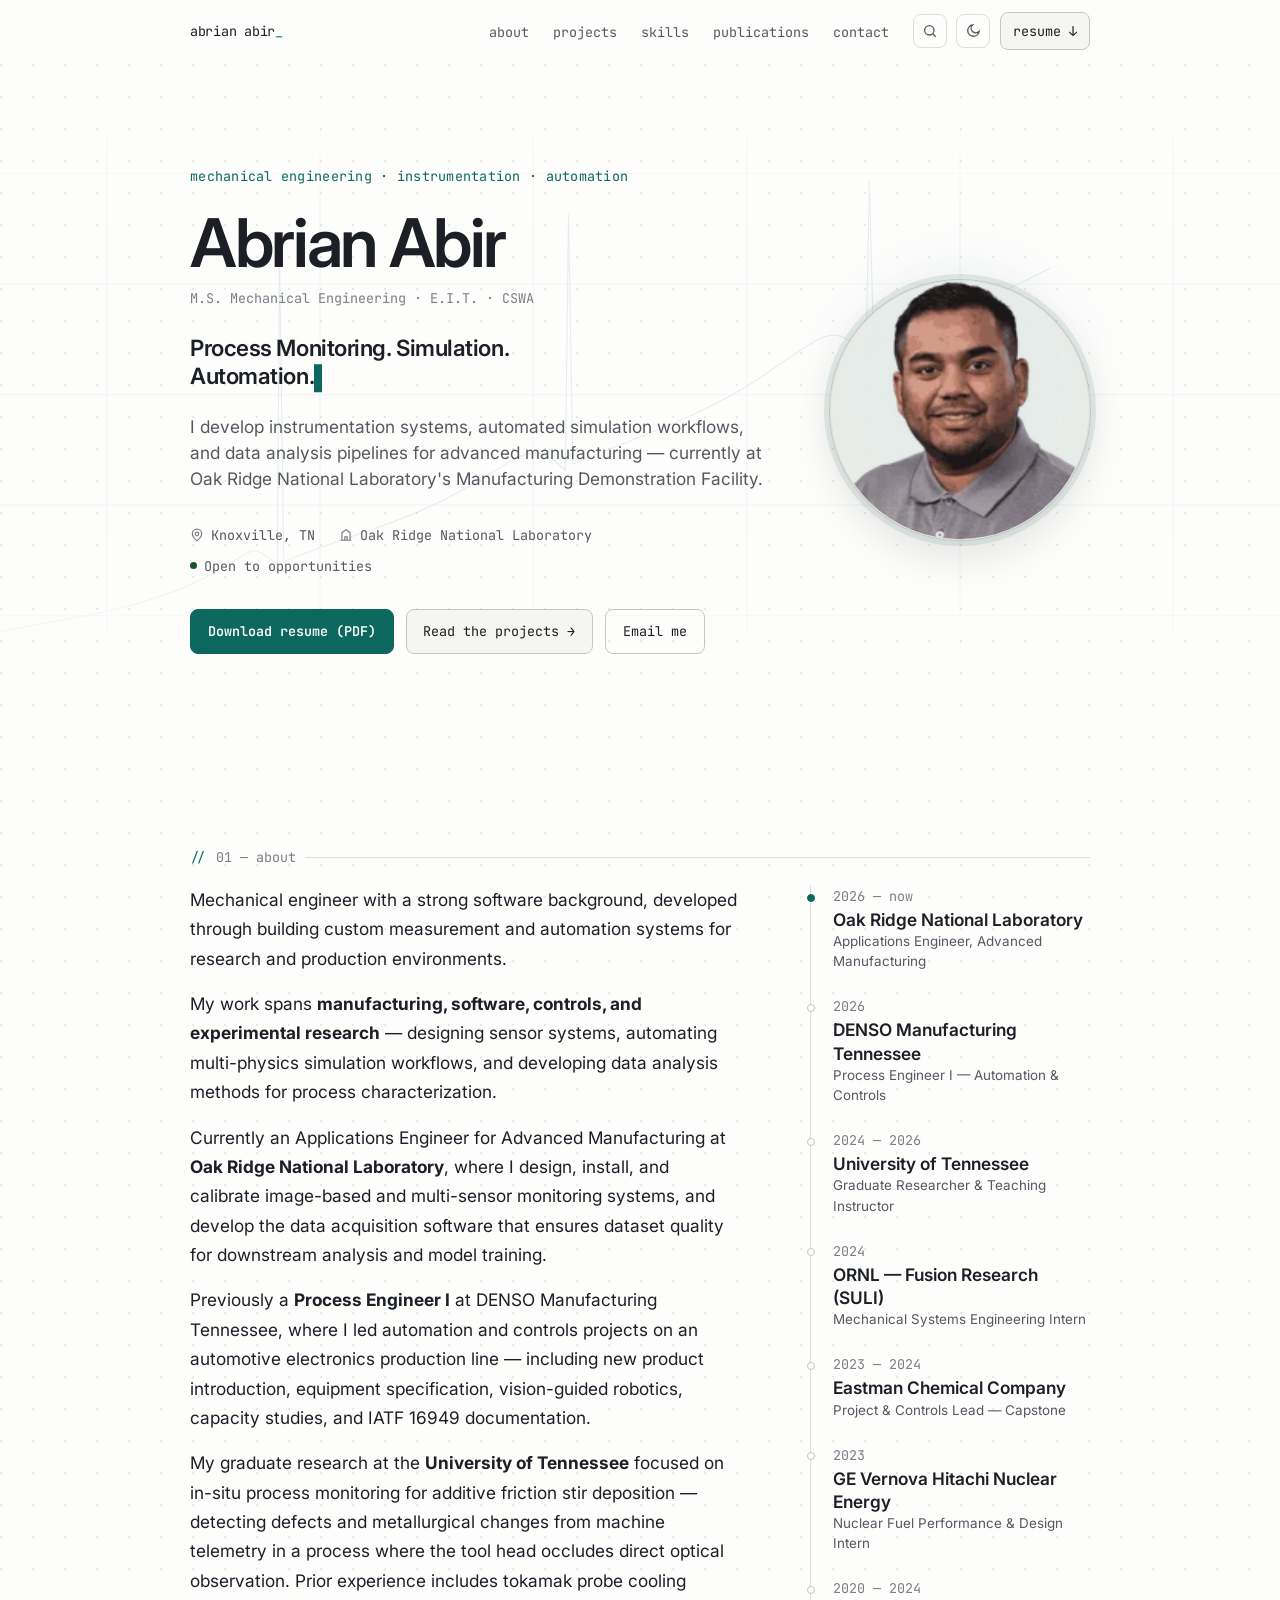
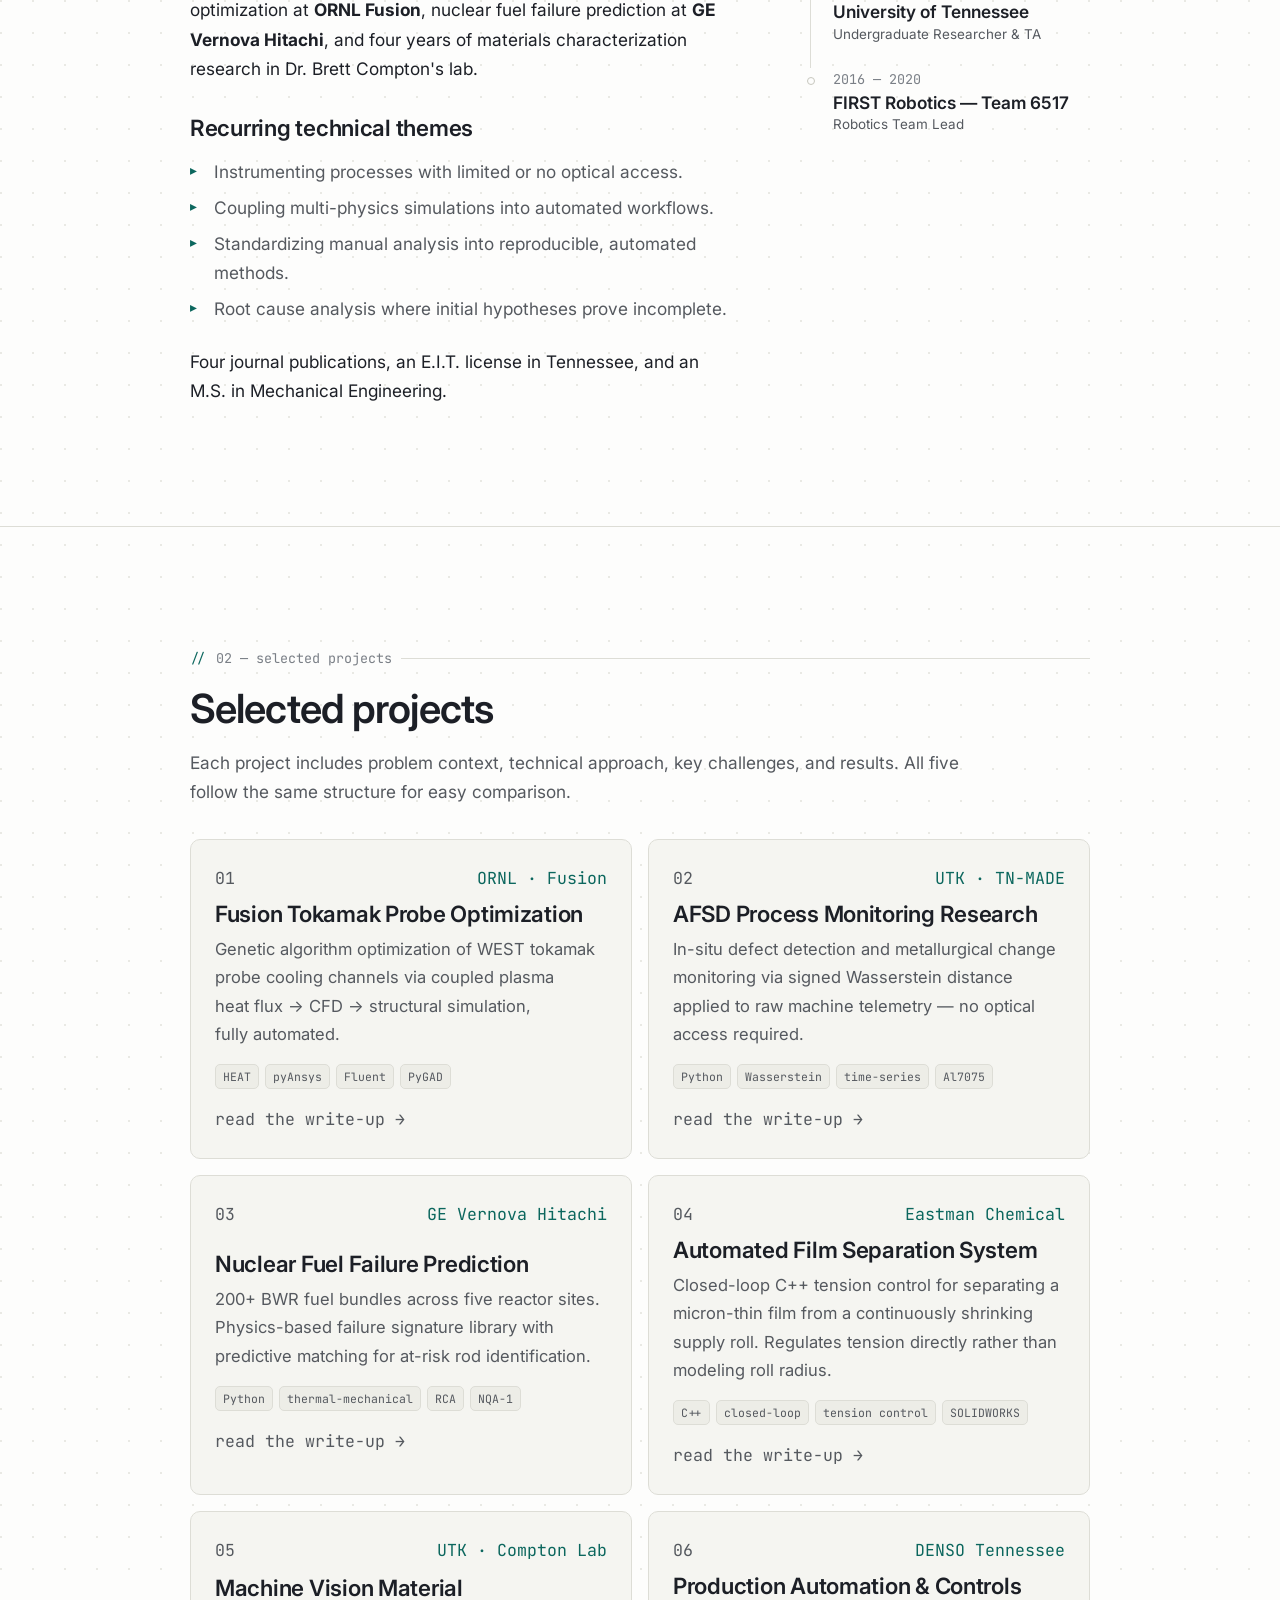
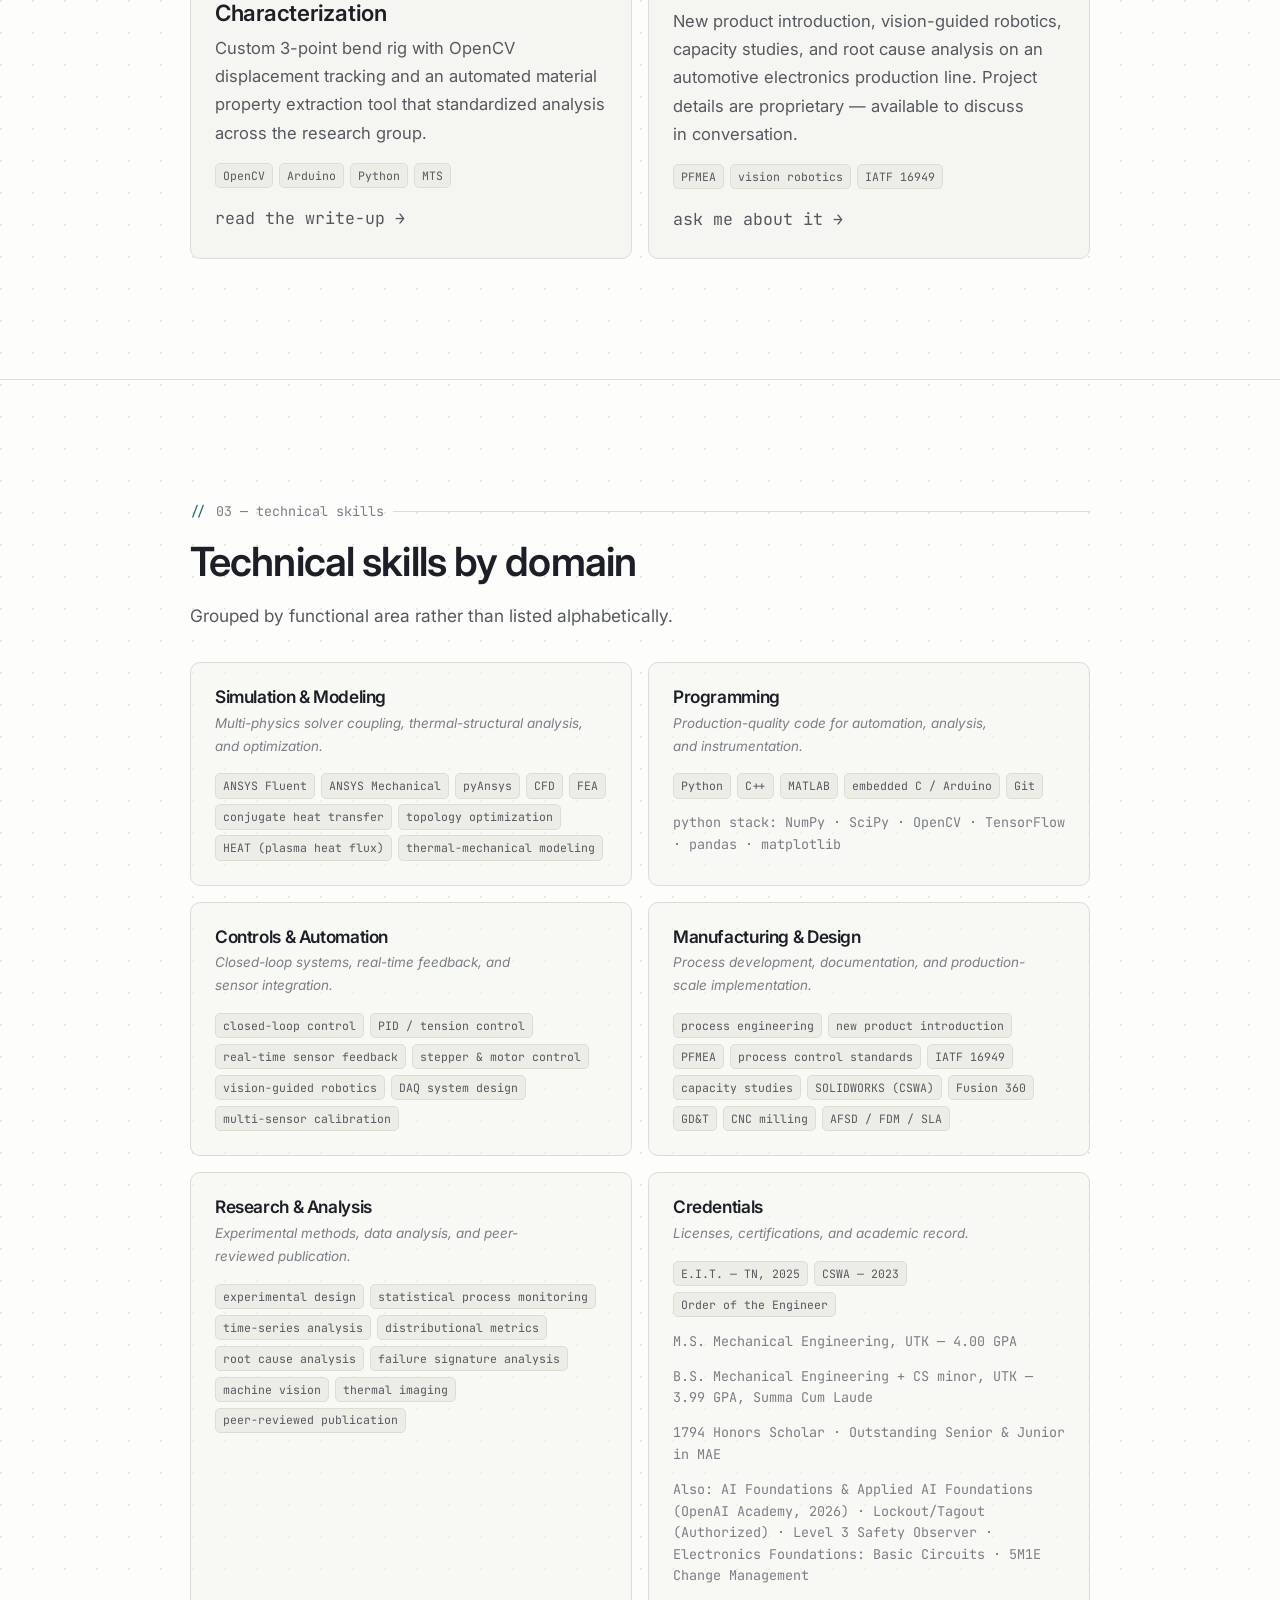
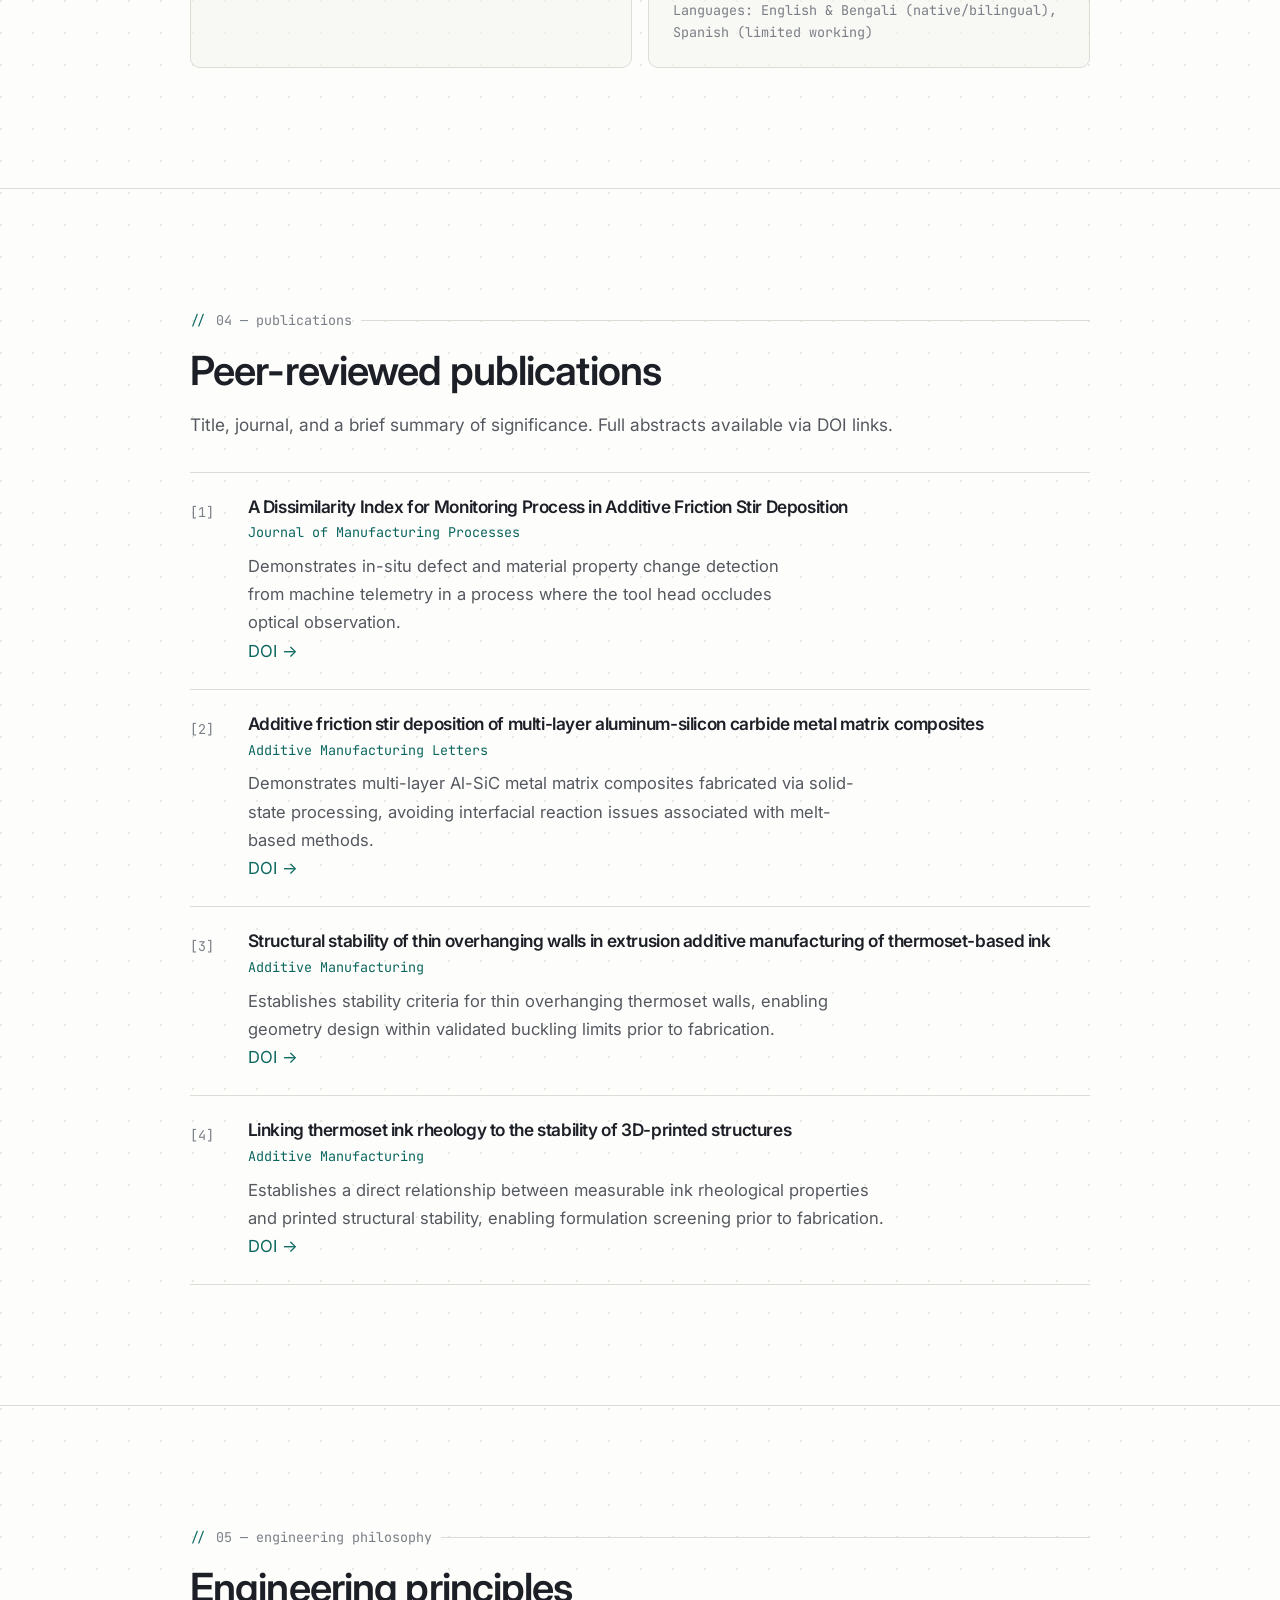
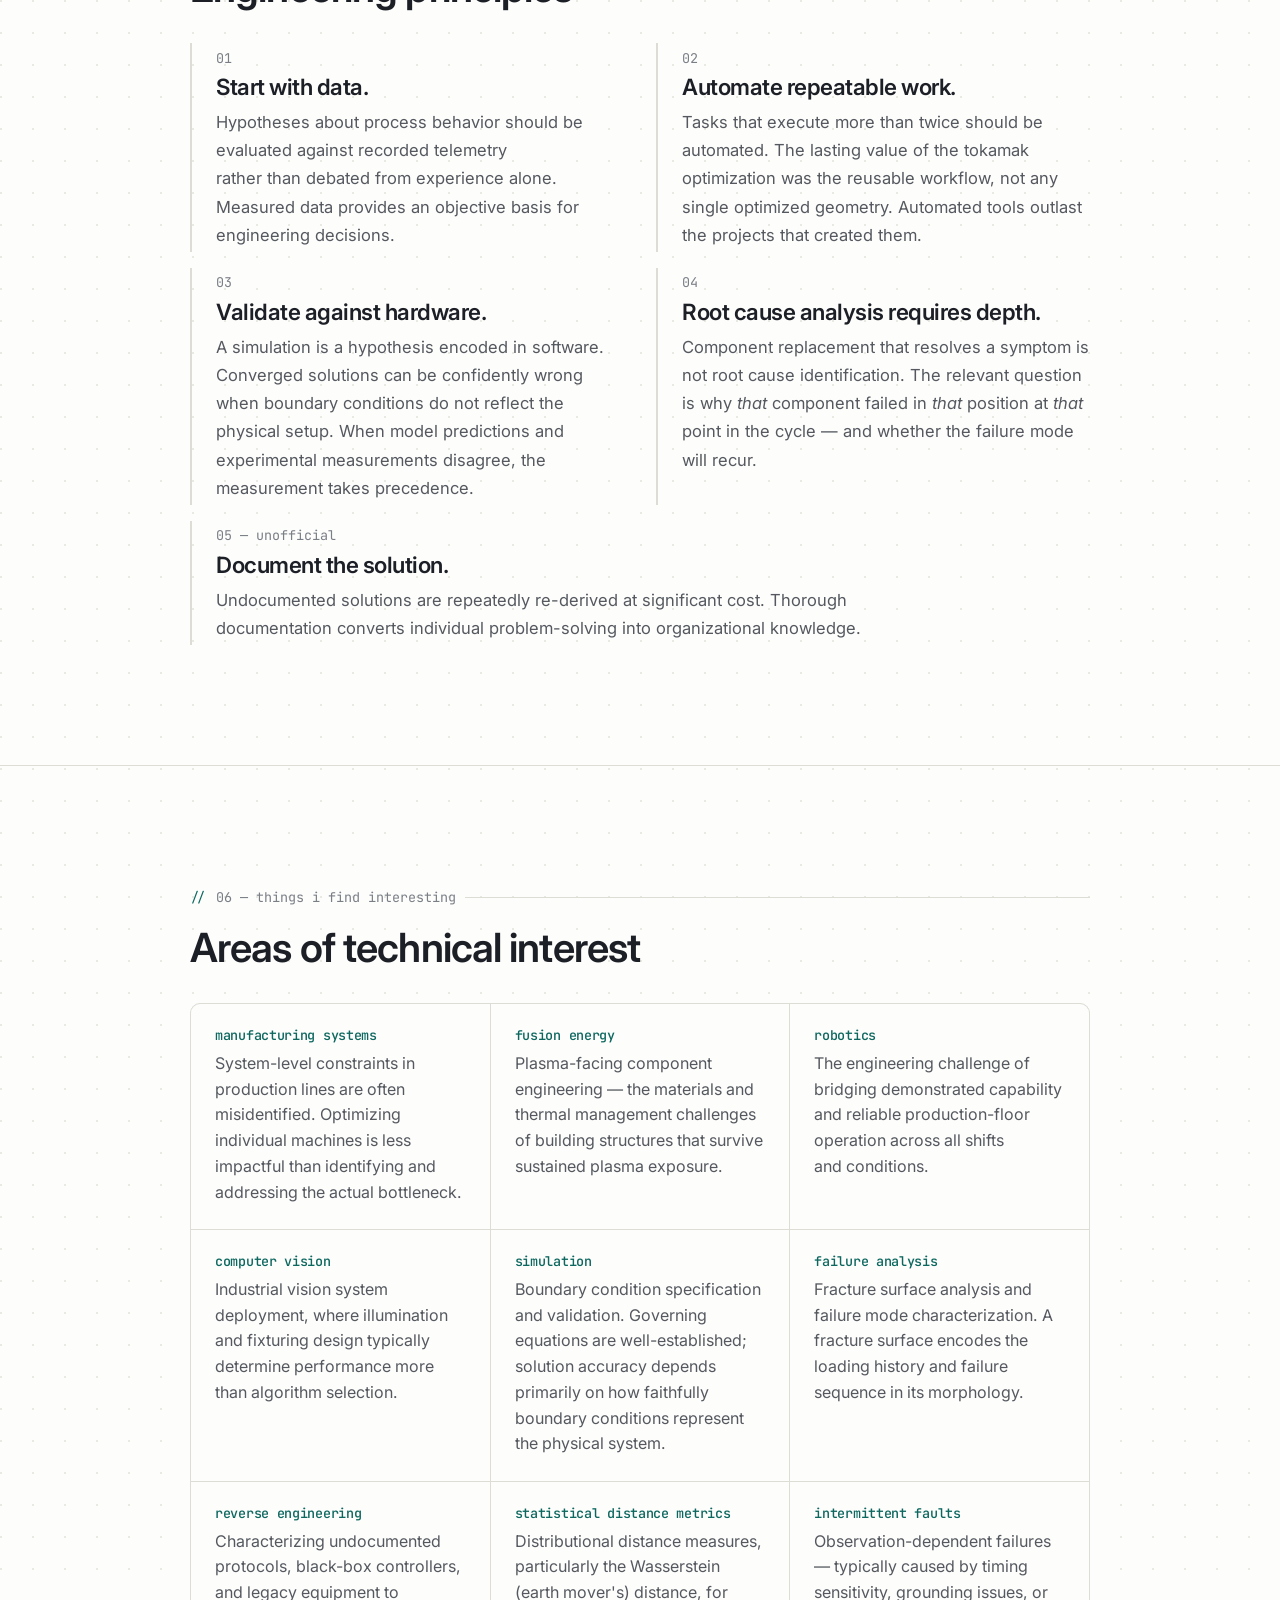
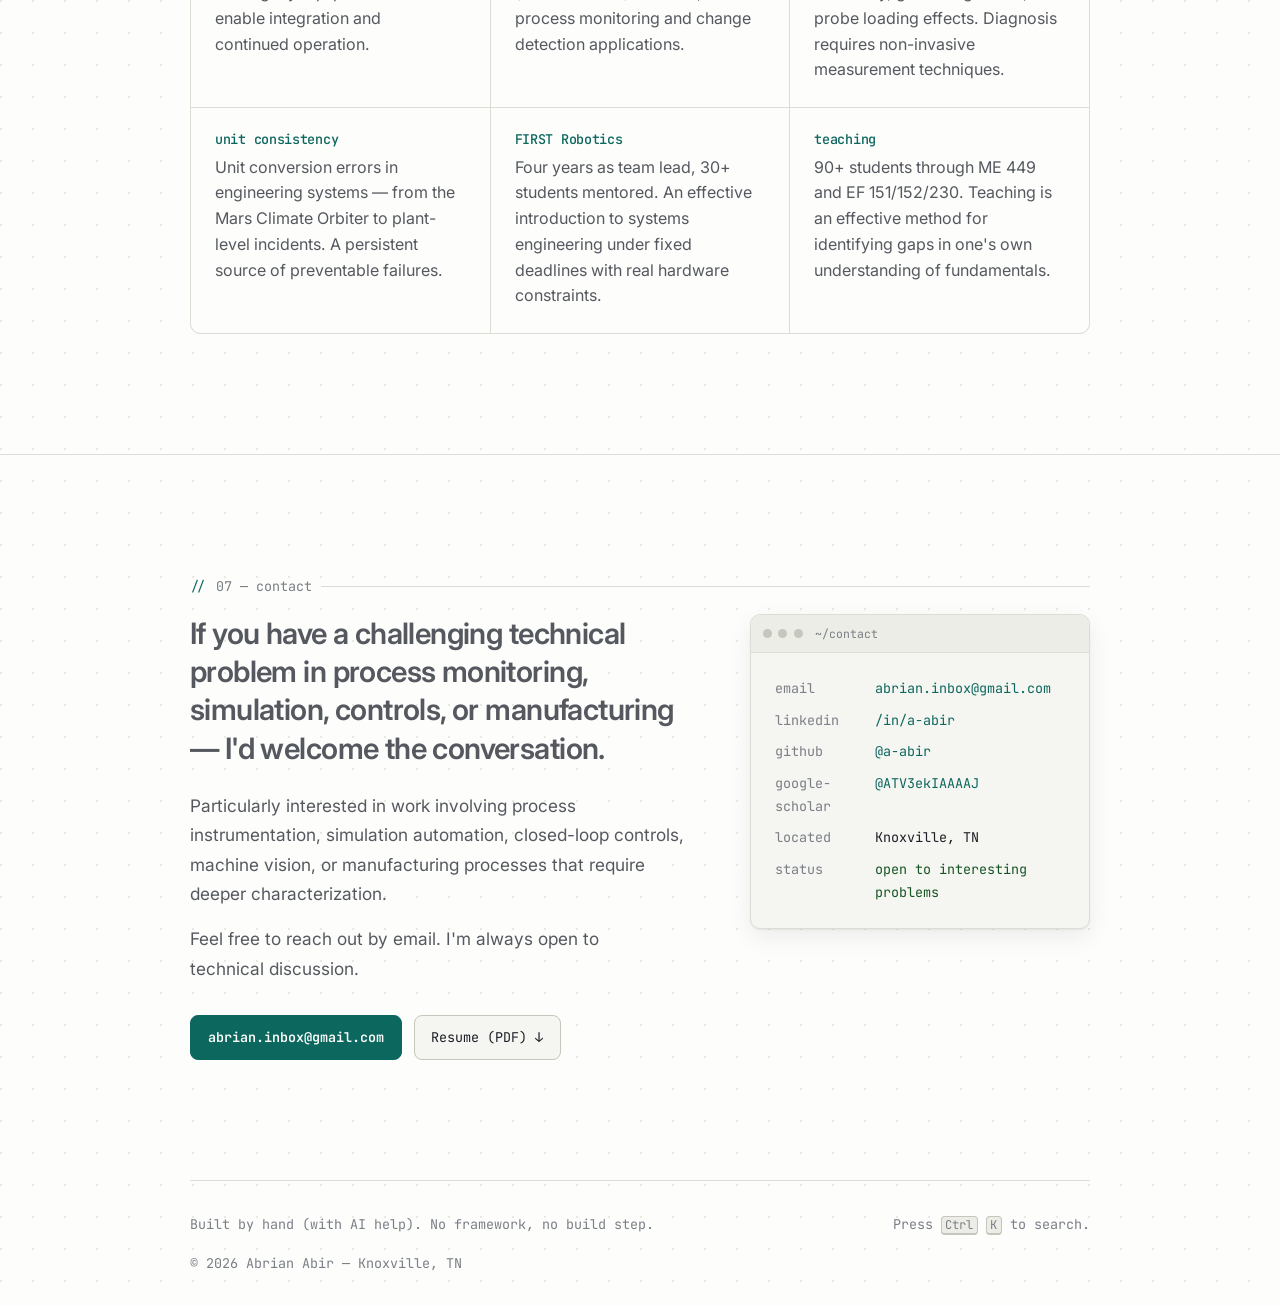
==== index.html @ df9b0235 "Initial commit (vault)" ====
<!DOCTYPE html>
<html lang="en" data-theme="dark">
<head>
<meta charset="utf-8">
<meta name="viewport" content="width=device-width, initial-scale=1">
<title>Abrian Abir — Mechanical Engineer, Instrumentation & Automation</title>
<meta name="description" content="Abrian Abir — mechanical engineer working on process monitoring, simulation automation, controls, and machine vision. Oak Ridge National Laboratory, Knoxville TN.">
<meta name="author" content="Abrian Abir">
<meta name="theme-color" content="#0D1117">
<link rel="canonical" href="https://a-abir.github.io/">
<meta property="og:type" content="website">
<meta property="og:url" content="https://a-abir.github.io/">
<meta property="og:title" content="Abrian Abir — Mechanical Engineer">
<meta property="og:description" content="Abrian Abir — mechanical engineer working on process monitoring, simulation automation, controls, and machine vision. Oak Ridge National Laboratory, Knoxville TN.">
<meta property="og:image" content="https://a-abir.github.io/assets/img/og/og-home.png">
<meta property="og:image:width" content="1200">
<meta property="og:image:height" content="630">
<meta property="og:image:alt" content="Abrian Abir — mechanical engineering · instrumentation · automation">
<meta name="twitter:card" content="summary_large_image">
<link rel="icon" href="data:image/svg+xml,<svg xmlns='http://www.w3.org/2000/svg' viewBox='0 0 100 100'><rect width='100' height='100' rx='18' fill='%230D1117'/><text y='.9em' x='50%25' text-anchor='middle' font-size='62' font-family='monospace' fill='%234FD1C5'>a</text></svg>">
<link rel="preconnect" href="https://fonts.googleapis.com">
<link rel="preconnect" href="https://fonts.gstatic.com" crossorigin>
<link href="https://fonts.googleapis.com/css2?family=Inter:wght@400;500;600;700&amp;family=JetBrains+Mono:wght@400;500&amp;display=swap" rel="stylesheet">
<link rel="stylesheet" href="assets/css/style.css">
<link rel="expect" href="#main" blocking="render">
<script>
  (() => { try {
    const s = localStorage.getItem('theme');
    document.documentElement.dataset.theme =
      s || (matchMedia('(prefers-color-scheme: light)').matches ? 'light' : 'dark');
  } catch { document.documentElement.dataset.theme = 'dark'; } })();
</script>
<script type="speculationrules">
{"prefetch":[{"where":{"selector_matches":".card a, .proj-nav a, .backlink, .pal a"},"eagerness":"moderate"}]}
</script>
<script type="application/ld+json">
{
  "@context": "https://schema.org",
  "@type": "Person",
  "name": "Abrian Abir",
  "jobTitle": "Applications Engineer for Advanced Manufacturing",
  "worksFor": {
    "@type": "Organization",
    "name": "Oak Ridge National Laboratory"
  },
  "alumniOf": {
    "@type": "CollegeOrUniversity",
    "name": "University of Tennessee, Knoxville"
  },
  "email": "mailto:abrian.inbox@gmail.com",
  "address": {
    "@type": "PostalAddress",
    "addressLocality": "Knoxville",
    "addressRegion": "TN",
    "addressCountry": "US"
  },
  "sameAs": [
    "https://linkedin.com/in/a-abir",
    "https://github.com/a-abir"
  ],
  "knowsAbout": [
    "Process monitoring",
    "CFD",
    "FEA",
    "Machine vision",
    "Closed-loop control",
    "Additive manufacturing",
    "Python"
  ]
}
</script>
</head>

<body>
<div class="progress" aria-hidden="true"></div>
<a class="skip" href="#main">Skip to content</a>

<header class="nav">
  <div class="nav__inner">
    <a class="nav__brand" href="#top">abrian&nbsp;abir</a>
    <nav aria-label="Primary">
      <ul class="nav__links"><li><a href="#about">about</a></li><li><a href="#projects">projects</a></li><li><a href="#skills">skills</a></li><li><a href="#publications">publications</a></li><li><a href="#contact">contact</a></li></ul>
    </nav>
    <div class="nav__actions">
      <button class="icon-btn" data-open-palette aria-label="Search (Ctrl K)" title="Search — Ctrl K"><svg viewBox="0 0 24 24" fill="none" stroke="currentColor" stroke-width="2" stroke-linecap="round"><circle cx="11" cy="11" r="7"/><path d="m20 20-3.2-3.2"/></svg></button>
      <button class="icon-btn" id="theme-toggle" aria-label="Switch theme" title="Toggle theme"><svg class="i-sun" viewBox="0 0 24 24" fill="none" stroke="currentColor" stroke-width="2" stroke-linecap="round"><circle cx="12" cy="12" r="4.2"/><path d="M12 2v2M12 20v2M2 12h2M20 12h2M4.9 4.9l1.4 1.4M17.7 17.7l1.4 1.4M19.1 4.9l-1.4 1.4M6.3 17.7l-1.4 1.4"/></svg><svg class="i-moon" viewBox="0 0 24 24" fill="none" stroke="currentColor" stroke-width="2" stroke-linecap="round"><path d="M21 12.8A8.5 8.5 0 1 1 11.2 3a6.6 6.6 0 0 0 9.8 9.8Z"/></svg></button>
      <a class="btn btn--sm nav__resume" href="resume.pdf" download>resume ↓</a>
      <button class="icon-btn nav__burger" id="nav-toggle" aria-label="Open menu"
              aria-expanded="false" aria-controls="nav-mobile">
        <span class="i-open"><svg viewBox="0 0 24 24" fill="none" stroke="currentColor" stroke-width="2" stroke-linecap="round"><path d="M4 7h16M4 12h16M4 17h16"/></svg></span><span class="i-close"><svg viewBox="0 0 24 24" fill="none" stroke="currentColor" stroke-width="2" stroke-linecap="round"><path d="M6 6l12 12M18 6L6 18"/></svg></span>
      </button>
    </div>
  </div>

  <!-- Mobile menu. Below 760px the inline links are hidden; without this the
       command palette was the only way to navigate, which nobody discovers. -->
  <div class="nav__mobile" id="nav-mobile" hidden>
    <nav aria-label="Mobile">
      <ul><li><a href="#about">about</a></li><li><a href="#projects">projects</a></li><li><a href="#skills">skills</a></li><li><a href="#philosophy">philosophy</a></li><li><a href="#interests">interests</a></li><li><a href="#publications">publications</a></li><li><a href="#contact">contact</a></li></ul>
    </nav>
    <a class="btn btn--primary nav__mobile-cta" href="resume.pdf" download>Download resume (PDF)</a>
  </div>
</header>

<main id="main">
<span id="top"></span>

<section class="hero">
  <svg class="hero__plot" viewBox="0 0 1200 420" preserveAspectRatio="none" aria-hidden="true">
    <g class="grid">
      <path d="M0 70H1200M0 140H1200M0 210H1200M0 280H1200M0 350H1200"/>
      <path d="M100 0V420M300 0V420M500 0V420M700 0V420M900 0V420M1100 0V420"/>
    </g>
    <path class="trace" d="M0 360 C 60 352, 120 348, 180 330 S 230 300, 260 318 L 262 120 L 266 316 C 320 300, 380 292, 440 268 S 500 240, 530 258 L 533 96 L 537 254 C 600 236, 660 224, 720 196 S 780 166, 812 184 L 815 74 L 819 180 C 880 160, 940 148, 1000 124 S 1120 92, 1200 78"/>
  </svg>

  <div class="wrap hero__inner">
    <div class="hero__copy">
    <p class="eyebrow">mechanical engineering · instrumentation · automation</p>
    <h1>Abrian Abir</h1>
    <p class="hero__creds">M.S. Mechanical Engineering · E.I.T. · CSWA</p>

    <p class="hero__headline" id="headline" data-lines='["Process Monitoring. Simulation. Automation.", "Instrumentation and Data-Driven Manufacturing.", "Building the Measurement Systems That Close the Loop.", "From Sensor Data to Engineering Decisions.", "Bridging Simulation, Controls, and the Production Floor."]'><span id="headline-text"></span><span class="cursor" aria-hidden="true">|</span></p>

    <p class="hero__pitch">I develop instrumentation systems, automated simulation workflows, and data analysis pipelines for advanced manufacturing — currently at Oak Ridge National Laboratory's Manufacturing Demonstration Facility.</p>

    <p class="hero__meta">
      <span><svg viewBox="0 0 24 24" fill="none" stroke="currentColor" stroke-width="2"><path d="M20 10c0 6-8 12-8 12s-8-6-8-12a8 8 0 0 1 16 0Z"/><circle cx="12" cy="10" r="3"/></svg> Knoxville, TN</span>
      <span><svg viewBox="0 0 24 24" fill="none" stroke="currentColor" stroke-width="2"><path d="M3 21h18M5 21V8l7-5 7 5v13M10 21v-6h4v6"/></svg> Oak Ridge National Laboratory</span>
      <span><i class="dot" aria-hidden="true"></i> Open to opportunities</span>
    </p>

    <div class="hero__cta">
      <a class="btn btn--primary" href="resume.pdf" download>Download resume (PDF)</a>
      <a class="btn" href="#projects">Read the projects →</a>
      <a class="btn btn--ghost" href="mailto:abrian.inbox@gmail.com">Email me</a>
    </div>
    </div>

    <figure class="hero__portrait">
      <picture>
        <source srcset="assets/img/portrait.webp 2x, assets/img/portrait@1x.webp 1x" type="image/webp">
        <img src="assets/img/portrait.png" alt="Abrian Abir"
             width="340" height="340"
             fetchpriority="high" decoding="async">
      </picture>
    </figure>
  </div>
</section>

<section id="about">
  <div class="wrap">
    <h2 class="sec-label reveal">01 — about</h2>
    <div class="about-grid">
      <div class="reveal">
      <p>Mechanical engineer with a strong software background, developed through building custom measurement and automation systems for research and production environments.</p>
      <p>My work spans <strong>manufacturing, software, controls, and experimental research</strong> — designing sensor systems, automating multi-physics simulation workflows, and developing data analysis methods for process characterization.</p>
      <p>Currently an Applications Engineer for Advanced Manufacturing at <strong>Oak Ridge National Laboratory</strong>, where I design, install, and calibrate image-based and multi-sensor monitoring systems, and develop the data acquisition software that ensures dataset quality for downstream analysis and model training.</p>
      <p>Previously a <strong>Process Engineer I</strong> at DENSO Manufacturing Tennessee, where I led automation and controls projects on an automotive electronics production line — including new product introduction, equipment specification, vision-guided robotics, capacity studies, and IATF 16949 documentation.</p>
      <p>My graduate research at the <strong>University of Tennessee</strong> focused on in-situ process monitoring for additive friction stir deposition — detecting defects and metallurgical changes from machine telemetry in a process where the tool head occludes direct optical observation. Prior experience includes tokamak probe cooling optimization at <strong>ORNL Fusion</strong>, nuclear fuel failure prediction at <strong>GE Vernova Hitachi</strong>, and four years of materials characterization research in Dr. Brett Compton's lab.</p>
        <h3>Recurring technical themes</h3>
        <ul class="tick-list">
          <li><span>Instrumenting processes with limited or no optical access.</span></li>
          <li><span>Coupling multi-physics simulations into automated workflows.</span></li>
          <li><span>Standardizing manual analysis into reproducible, automated methods.</span></li>
          <li><span>Root cause analysis where initial hypotheses prove incomplete.</span></li>
        </ul>
        <p class="about-closer">Four journal publications, an E.I.T. license in Tennessee, and an M.S. in Mechanical Engineering.</p>
      </div>
      <aside class="reveal" aria-label="Career timeline">
        <ol class="timeline">
          <li data-now>
            <span class="yr">2026 — now</span>
            <span class="org">Oak Ridge National Laboratory</span>
            <span class="role">Applications Engineer, Advanced Manufacturing</span>
          </li>
          <li>
            <span class="yr">2026</span>
            <span class="org">DENSO Manufacturing Tennessee</span>
            <span class="role">Process Engineer I — Automation & Controls</span>
          </li>
          <li>
            <span class="yr">2024 — 2026</span>
            <span class="org">University of Tennessee</span>
            <span class="role">Graduate Researcher & Teaching Instructor</span>
          </li>
          <li>
            <span class="yr">2024</span>
            <span class="org">ORNL — Fusion Research (SULI)</span>
            <span class="role">Mechanical Systems Engineering Intern</span>
          </li>
          <li>
            <span class="yr">2023 — 2024</span>
            <span class="org">Eastman Chemical Company</span>
            <span class="role">Project & Controls Lead — Capstone</span>
          </li>
          <li>
            <span class="yr">2023</span>
            <span class="org">GE Vernova Hitachi Nuclear Energy</span>
            <span class="role">Nuclear Fuel Performance & Design Intern</span>
          </li>
          <li>
            <span class="yr">2020 — 2024</span>
            <span class="org">University of Tennessee</span>
            <span class="role">Undergraduate Researcher & TA</span>
          </li>
          <li>
            <span class="yr">2016 — 2020</span>
            <span class="org">FIRST Robotics — Team 6517</span>
            <span class="role">Robotics Team Lead</span>
          </li>
        </ol>
      </aside>
    </div>
  </div>
</section>

<section id="projects">
  <div class="wrap">
    <h2 class="sec-label reveal">02 — selected projects</h2>
    <div class="sec-head reveal">
      <h3>Selected projects</h3>
      <p>Each project includes problem context, technical approach, key challenges, and results. All five follow the same structure for easy comparison.</p>
    </div>
    <div class="cards">
      <article class="card reveal" data-slug="tokamak-probe">
        <p class="card__idx"><span>01</span><span class="org">ORNL · Fusion</span></p>
        <h3><a href="projects/tokamak-probe.html">Fusion Tokamak Probe Optimization</a></h3>
        <p>Genetic algorithm optimization of WEST tokamak probe cooling channels via coupled plasma heat flux → CFD → structural simulation, fully automated.</p>
        <div class="card__tags"><span class="tag">HEAT</span><span class="tag">pyAnsys</span><span class="tag">Fluent</span><span class="tag">PyGAD</span></div>
        <p class="card__more">read the write-up <span class="arw">→</span></p>
      </article>
      <article class="card reveal" data-slug="afsd-monitoring">
        <p class="card__idx"><span>02</span><span class="org">UTK · TN-MADE</span></p>
        <h3><a href="projects/afsd-monitoring.html">AFSD Process Monitoring Research</a></h3>
        <p>In-situ defect detection and metallurgical change monitoring via signed Wasserstein distance applied to raw machine telemetry — no optical access required.</p>
        <div class="card__tags"><span class="tag">Python</span><span class="tag">Wasserstein</span><span class="tag">time-series</span><span class="tag">Al7075</span></div>
        <p class="card__more">read the write-up <span class="arw">→</span></p>
      </article>
      <article class="card reveal" data-slug="fuel-failure">
        <p class="card__idx"><span>03</span><span class="org">GE Vernova Hitachi</span></p>
        <h3><a href="projects/fuel-failure.html">Nuclear Fuel Failure Prediction</a></h3>
        <p>200+ BWR fuel bundles across five reactor sites. Physics-based failure signature library with predictive matching for at-risk rod identification.</p>
        <div class="card__tags"><span class="tag">Python</span><span class="tag">thermal-mechanical</span><span class="tag">RCA</span><span class="tag">NQA-1</span></div>
        <p class="card__more">read the write-up <span class="arw">→</span></p>
      </article>
      <article class="card reveal" data-slug="film-separator">
        <p class="card__idx"><span>04</span><span class="org">Eastman Chemical</span></p>
        <h3><a href="projects/film-separator.html">Automated Film Separation System</a></h3>
        <p>Closed-loop C++ tension control for separating a micron-thin film from a continuously shrinking supply roll. Regulates tension directly rather than modeling roll radius.</p>
        <div class="card__tags"><span class="tag">C++</span><span class="tag">closed-loop</span><span class="tag">tension control</span><span class="tag">SOLIDWORKS</span></div>
        <p class="card__more">read the write-up <span class="arw">→</span></p>
      </article>
      <article class="card reveal" data-slug="machine-vision">
        <p class="card__idx"><span>05</span><span class="org">UTK · Compton Lab</span></p>
        <h3><a href="projects/machine-vision.html">Machine Vision Material Characterization</a></h3>
        <p>Custom 3-point bend rig with OpenCV displacement tracking and an automated material property extraction tool that standardized analysis across the research group.</p>
        <div class="card__tags"><span class="tag">OpenCV</span><span class="tag">Arduino</span><span class="tag">Python</span><span class="tag">MTS</span></div>
        <p class="card__more">read the write-up <span class="arw">→</span></p>
      </article>
      <article class="card reveal">
        <p class="card__idx"><span>06</span><span class="org">DENSO Tennessee</span></p>
        <h3><a href="#contact">Production Automation & Controls</a></h3>
        <p>New product introduction, vision-guided robotics, capacity studies, and root cause analysis on an automotive electronics production line. Project details are proprietary — available to discuss in conversation.</p>
        <div class="card__tags"><span class="tag">PFMEA</span><span class="tag">vision robotics</span><span class="tag">IATF 16949</span></div>
        <p class="card__more">ask me about it <span class="arw">→</span></p>
      </article>
    </div>
  </div>
</section>

<section id="skills">
  <div class="wrap">
    <h2 class="sec-label reveal">03 — technical skills</h2>
    <div class="sec-head reveal">
      <h3>Technical skills by domain</h3>
      <p>Grouped by functional area rather than listed alphabetically.</p>
    </div>
    <div class="skills">
      <div class="skillgroup reveal">
        <h4>Simulation & Modeling</h4>
        <p>Multi-physics solver coupling, thermal-structural analysis, and optimization.</p>
        <ul>
          <li class="tag">ANSYS Fluent</li><li class="tag">ANSYS Mechanical</li><li class="tag">pyAnsys</li><li class="tag">CFD</li><li class="tag">FEA</li><li class="tag">conjugate heat transfer</li><li class="tag">topology optimization</li><li class="tag">HEAT (plasma heat flux)</li><li class="tag">thermal-mechanical modeling</li>
          
        </ul>
      </div>
      <div class="skillgroup reveal">
        <h4>Programming</h4>
        <p>Production-quality code for automation, analysis, and instrumentation.</p>
        <ul>
          <li class="tag">Python</li><li class="tag">C++</li><li class="tag">MATLAB</li><li class="tag">embedded C / Arduino</li><li class="tag">Git</li>
          <li class="sub">python stack: NumPy · SciPy · OpenCV · TensorFlow · pandas · matplotlib</li>
        </ul>
      </div>
      <div class="skillgroup reveal">
        <h4>Controls & Automation</h4>
        <p>Closed-loop systems, real-time feedback, and sensor integration.</p>
        <ul>
          <li class="tag">closed-loop control</li><li class="tag">PID / tension control</li><li class="tag">real-time sensor feedback</li><li class="tag">stepper & motor control</li><li class="tag">vision-guided robotics</li><li class="tag">DAQ system design</li><li class="tag">multi-sensor calibration</li>
          
        </ul>
      </div>
      <div class="skillgroup reveal">
        <h4>Manufacturing & Design</h4>
        <p>Process development, documentation, and production-scale implementation.</p>
        <ul>
          <li class="tag">process engineering</li><li class="tag">new product introduction</li><li class="tag">PFMEA</li><li class="tag">process control standards</li><li class="tag">IATF 16949</li><li class="tag">capacity studies</li><li class="tag">SOLIDWORKS (CSWA)</li><li class="tag">Fusion 360</li><li class="tag">GD&T</li><li class="tag">CNC milling</li><li class="tag">AFSD / FDM / SLA</li>
          
        </ul>
      </div>
      <div class="skillgroup reveal">
        <h4>Research & Analysis</h4>
        <p>Experimental methods, data analysis, and peer-reviewed publication.</p>
        <ul>
          <li class="tag">experimental design</li><li class="tag">statistical process monitoring</li><li class="tag">time-series analysis</li><li class="tag">distributional metrics</li><li class="tag">root cause analysis</li><li class="tag">failure signature analysis</li><li class="tag">machine vision</li><li class="tag">thermal imaging</li><li class="tag">peer-reviewed publication</li>
          
        </ul>
      </div>
      <div class="skillgroup reveal">
        <h4>Credentials</h4>
        <p>Licenses, certifications, and academic record.</p>
        <ul>
          <li class="tag">E.I.T. — TN, 2025</li><li class="tag">CSWA — 2023</li><li class="tag">Order of the Engineer</li>
          <li class="sub">M.S. Mechanical Engineering, UTK — 4.00 GPA</li><li class="sub">B.S. Mechanical Engineering + CS minor, UTK — 3.99 GPA, Summa Cum Laude</li><li class="sub">1794 Honors Scholar · Outstanding Senior & Junior in MAE</li><li class="sub">Also: AI Foundations & Applied AI Foundations (OpenAI Academy, 2026) · Lockout/Tagout (Authorized) · Level 3 Safety Observer · Electronics Foundations: Basic Circuits · 5M1E Change Management</li><li class="sub">Languages: English & Bengali (native/bilingual), Spanish (limited working)</li>
        </ul>
      </div>
    </div>
  </div>
</section>

<section id="publications">
  <div class="wrap">
    <h2 class="sec-label reveal">04 — publications</h2>
    <div class="sec-head reveal">
      <h3>Peer-reviewed publications</h3>
      <p>Title, journal, and a brief summary of significance. Full abstracts available via DOI links.</p>
    </div>
    <ol class="pubs reveal">
      <li>
        <div>
          <h4>A Dissimilarity Index for Monitoring Process in Additive Friction Stir Deposition</h4>
          <p class="journal">Journal of Manufacturing Processes</p>
          <p class="why">Demonstrates in-situ defect and material property change detection from machine telemetry in a process where the tool head occludes optical observation.</p>
          <p class="why"><a href="https://doi.org/10.1016/j.jmapro.2026.04.076" target="_blank" rel="noopener">DOI →</a></p>
        </div>
      </li>
      <li>
        <div>
          <h4>Additive friction stir deposition of multi-layer aluminum-silicon carbide metal matrix composites</h4>
          <p class="journal">Additive Manufacturing Letters</p>
          <p class="why">Demonstrates multi-layer Al-SiC metal matrix composites fabricated via solid-state processing, avoiding interfacial reaction issues associated with melt-based methods.</p>
          <p class="why"><a href="https://doi.org/10.1016/j.addlet.2025.100330" target="_blank" rel="noopener">DOI →</a></p>
        </div>
      </li>
      <li>
        <div>
          <h4>Structural stability of thin overhanging walls in extrusion additive manufacturing of thermoset-based ink</h4>
          <p class="journal">Additive Manufacturing</p>
          <p class="why">Establishes stability criteria for thin overhanging thermoset walls, enabling geometry design within validated buckling limits prior to fabrication.</p>
          <p class="why"><a href="https://doi.org/10.1016/j.addma.2022.102677" target="_blank" rel="noopener">DOI →</a></p>
        </div>
      </li>
      <li>
        <div>
          <h4>Linking thermoset ink rheology to the stability of 3D-printed structures</h4>
          <p class="journal">Additive Manufacturing</p>
          <p class="why">Establishes a direct relationship between measurable ink rheological properties and printed structural stability, enabling formulation screening prior to fabrication.</p>
          <p class="why"><a href="https://doi.org/10.1016/j.addma.2020.101621" target="_blank" rel="noopener">DOI →</a></p>
        </div>
      </li>
    </ol>
  </div>
</section>

<section id="philosophy">
  <div class="wrap">
    <h2 class="sec-label reveal">05 — engineering philosophy</h2>
    <div class="sec-head reveal"><h3>Engineering principles</h3></div>
    <div class="philo">
      <article class="reveal">
        <span class="n">01</span>
        <h4>Start with data.</h4>
        <p>Hypotheses about process behavior should be evaluated against recorded telemetry rather than debated from experience alone. Measured data provides an objective basis for engineering decisions.</p>
      </article>
      <article class="reveal">
        <span class="n">02</span>
        <h4>Automate repeatable work.</h4>
        <p>Tasks that execute more than twice should be automated. The lasting value of the tokamak optimization was the reusable workflow, not any single optimized geometry. Automated tools outlast the projects that created them.</p>
      </article>
      <article class="reveal">
        <span class="n">03</span>
        <h4>Validate against hardware.</h4>
        <p>A simulation is a hypothesis encoded in software. Converged solutions can be confidently wrong when boundary conditions do not reflect the physical setup. When model predictions and experimental measurements disagree, the measurement takes precedence.</p>
      </article>
      <article class="reveal">
        <span class="n">04</span>
        <h4>Root cause analysis requires depth.</h4>
        <p>Component replacement that resolves a symptom is not root cause identification. The relevant question is why <em>that</em> component failed in <em>that</em> position at <em>that</em> point in the cycle — and whether the failure mode will recur.</p>
      </article>
      <article class="reveal" style="grid-column:1/-1">
        <span class="n">05 — unofficial</span>
        <h4>Document the solution.</h4>
        <p>Undocumented solutions are repeatedly re-derived at significant cost. Thorough documentation converts individual problem-solving into organizational knowledge.</p>
      </article>
    </div>
  </div>
</section>

<section id="interests">
  <div class="wrap">
    <h2 class="sec-label reveal">06 — things i find interesting</h2>
    <div class="sec-head reveal"><h3>Areas of technical interest</h3></div>
    <div class="interests reveal">
      <div><h4>manufacturing systems</h4><p>System-level constraints in production lines are often misidentified. Optimizing individual machines is less impactful than identifying and addressing the actual bottleneck.</p></div>
      <div><h4>fusion energy</h4><p>Plasma-facing component engineering — the materials and thermal management challenges of building structures that survive sustained plasma exposure.</p></div>
      <div><h4>robotics</h4><p>The engineering challenge of bridging demonstrated capability and reliable production-floor operation across all shifts and conditions.</p></div>
      <div><h4>computer vision</h4><p>Industrial vision system deployment, where illumination and fixturing design typically determine performance more than algorithm selection.</p></div>
      <div><h4>simulation</h4><p>Boundary condition specification and validation. Governing equations are well-established; solution accuracy depends primarily on how faithfully boundary conditions represent the physical system.</p></div>
      <div><h4>failure analysis</h4><p>Fracture surface analysis and failure mode characterization. A fracture surface encodes the loading history and failure sequence in its morphology.</p></div>
      <div><h4>reverse engineering</h4><p>Characterizing undocumented protocols, black-box controllers, and legacy equipment to enable integration and continued operation.</p></div>
      <div><h4>statistical distance metrics</h4><p>Distributional distance measures, particularly the Wasserstein (earth mover's) distance, for process monitoring and change detection applications.</p></div>
      <div><h4>intermittent faults</h4><p>Observation-dependent failures — typically caused by timing sensitivity, grounding issues, or probe loading effects. Diagnosis requires non-invasive measurement techniques.</p></div>
      <div><h4>unit consistency</h4><p>Unit conversion errors in engineering systems — from the Mars Climate Orbiter to plant-level incidents. A persistent source of preventable failures.</p></div>
      <div><h4>FIRST Robotics</h4><p>Four years as team lead, 30+ students mentored. An effective introduction to systems engineering under fixed deadlines with real hardware constraints.</p></div>
      <div><h4>teaching</h4><p>90+ students through ME 449 and EF 151/152/230. Teaching is an effective method for identifying gaps in one's own understanding of fundamentals.</p></div>
    </div>
  </div>
</section>

<section id="contact">
  <div class="wrap">
    <h2 class="sec-label reveal">07 — contact</h2>
    <div class="contact-grid">
      <div class="reveal">
        <p class="contact-lead">If you have a challenging technical problem in process monitoring, simulation, controls, or manufacturing — I'd welcome the conversation.</p>
      <p>Particularly interested in work involving process instrumentation, simulation automation, closed-loop controls, machine vision, or manufacturing processes that require deeper characterization.</p>
      <p>Feel free to reach out by email. I'm always open to technical discussion.</p>
        <div class="hero__cta" style="margin-top:2rem">
          <a class="btn btn--primary" href="mailto:abrian.inbox@gmail.com">abrian.inbox@gmail.com</a>
          <a class="btn" href="resume.pdf" download>Resume (PDF) ↓</a>
        </div>
      </div>
      <div class="card-term reveal">
        <div class="card-term__bar"><i></i><i></i><i></i><span>~/contact</span></div>
        <dl>
          <dt>email</dt>    <dd><a href="mailto:abrian.inbox@gmail.com" target="_blank" rel="noopener noreferrer">abrian.inbox@gmail.com</a></dd>
          <dt>linkedin</dt> <dd><a href="https://linkedin.com/in/a-abir" target="_blank" rel="noopener noreferrer">/in/a-abir</a></dd>
          <dt>github</dt>   <dd><a href="https://github.com/a-abir" target="_blank" rel="noopener noreferrer">@a-abir</a></dd>
          <dt>google-scholar</dt> <dd><a href="https://scholar.google.com/citations?user=ATV3ekIAAAAJ" target="_blank" rel="noopener noreferrer">@ATV3ekIAAAAJ</a></dd>
          <dt>located</dt>  <dd>Knoxville, TN</dd>
          <dt>status</dt>   <dd style="color:var(--data-green)">open to interesting problems</dd>
        </dl>
      </div>
    </div>
  </div>
</section>
</main>

<footer class="footer wrap">
  <span>Built by hand (with AI help). No framework, no build step.</span>
  <span>Press <kbd>Ctrl</kbd>&nbsp;<kbd>K</kbd> to search.</span>
  <span>© <span id="yr">2026</span> Abrian Abir — Knoxville, TN</span>
</footer>

<dialog class="pal" id="palette" aria-label="Site search">
  <div class="pal__box">
    <input id="palette-input" type="text" placeholder="jump to…" autocomplete="off" spellcheck="false" aria-label="Search the site">
    <ul id="palette-list">
      <li><a href="#about">About<span>section</span></a></li>
      <li><a href="#projects">Projects<span>section</span></a></li>
      <li><a href="#skills">Skills<span>section</span></a></li>
      <li><a href="#publications">Publications<span>section</span></a></li>
      <li><a href="#contact">Contact<span>section</span></a></li>
      <li><a href="#philosophy">Engineering Philosophy<span>section</span></a></li>
      <li><a href="#interests">Things I Find Interesting<span>section</span></a></li>
      <li><a href="projects/tokamak-probe.html">Fusion Tokamak Probe Optimization<span>project</span></a></li>
      <li><a href="projects/afsd-monitoring.html">AFSD Process Monitoring Research<span>project</span></a></li>
      <li><a href="projects/fuel-failure.html">Nuclear Fuel Failure Prediction<span>project</span></a></li>
      <li><a href="projects/film-separator.html">Automated Film Separation System<span>project</span></a></li>
      <li><a href="projects/machine-vision.html">Machine Vision Material Characterization<span>project</span></a></li>
      <li><a href="resume.pdf">Download resume<span>pdf</span></a></li>
      <li><a href="mailto:abrian.inbox@gmail.com">Email Abrian<span>mailto</span></a></li>
      <li><a href="https://github.com/a-abir">GitHub<span>external</span></a></li>
      <li><a href="https://linkedin.com/in/a-abir">LinkedIn<span>external</span></a></li>
    </ul>
    <p class="pal__foot"><kbd>↑</kbd><kbd>↓</kbd> navigate · <kbd>↵</kbd> open · <kbd>esc</kbd> or click outside to close</p>
  </div>
</dialog>

<script src="assets/js/main.js"></script>
</body>
</html>
---- assets/css/style.css ----
/* ============================================================
   abrian abir — portfolio
   hand-written css. no framework, no build step.
   ============================================================ */

/* ---------- 1. tokens ---------------------------------- */
:root {
  --bg:            #141a23;
  --bg-grid:       #21252b;
  --surface:       #1f242b;
  --surface-2:     #1C222B;
  --border:        #ffffff0f;
  --border-strong: #30363D;
  --text:          #E6EDF3;
  --text-dim:      #8B949E;
  --text-faint:    #6E7681;
  --accent:        #4FD1C5;
  --accent-alt:    #F0883E;
  --data-green:    #3FB950;
  --shadow:        0 1px 2px rgb(0 0 0 / .4), 0 8px 24px rgb(0 0 0 / .24);

  --font-sans: "Inter", ui-sans-serif, system-ui, -apple-system, "Segoe UI", Roboto, Helvetica, Arial, sans-serif;
  --font-mono: "JetBrains Mono", ui-monospace, SFMono-Regular, "SF Mono", Menlo, Consolas, "Liberation Mono", monospace;

  --step--1: clamp(.78rem, .76rem + .1vw, .84rem);
  --step-0:  clamp(1rem, .97rem + .16vw, 1.08rem);
  --step-1:  clamp(1.1rem, 1.13rem + .35vw, 1.4rem);
  --step-2:  clamp(1.45rem, 1.32rem + .65vw, 1.85rem);
  --step-3:  clamp(1.8rem, 1.55rem + 1.2vw, 2.6rem);
  --step-4:  clamp(2.4rem, 1.8rem + 3vw, 4.2rem);

  --s1: .5rem;  --s2: 1rem;   --s3: 1.5rem; --s4: 2rem;
  --s5: 3rem;   --s6: 4.5rem; --s7: 7.5rem;

  --measure: 70ch;
  --wide: 900px;
  --radius: 10px;
  --ease: cubic-bezier(.22, 1, .36, 1);
  --nav-h: 62px;
}

[data-theme="light"] {
  --bg:            #FDFDFC;
  --bg-grid:       #E9E9E4;
  --surface:       #F5F5F1;
  --surface-2:     #EDEDE7;
  --border:        #DDDDD6;
  --border-strong: #C6C6BD;
  --text:          #1C1F26;
  --text-dim:      #55595F;
  --text-faint:    #7A7F86;
  --accent:        #0c675e;
  --accent-alt:    #B85C10;
  --data-green:    #165524;
  --shadow:        0 1px 2px rgb(0 0 0 / .06), 0 8px 24px rgb(0 0 0 / .07);
}

/* ---------- 2. reset ----------------------------------- */
*, *::before, *::after { box-sizing: border-box; }
* { margin: 0; }

/* Smooth scrolling lives on `html`, not `html:focus-within`. The
   :focus-within form toggles on and off as focus moves, which makes
   anchor jumps behave inconsistently between taps on mobile. */
html {
  -webkit-text-size-adjust: 100%;
  scroll-behavior: smooth;
}
@media (prefers-reduced-motion: reduce) {
  html { scroll-behavior: auto; }
  *, *::before, *::after {
    animation-duration: .01ms !important; animation-iteration-count: 1 !important;
    transition-duration: .01ms !important; scroll-behavior: auto !important;
  }
}

img, svg, video { display: block; max-width: 100%; height: auto; }
button, input, textarea, select { font: inherit; color: inherit; }
ul, ol { padding: 0; }

/* ---------- 3. base ------------------------------------ */
body {
  background-color: var(--bg);
  background-image: radial-gradient(circle at 1px 1px, var(--bg-grid) 1px, transparent 0);
  background-size: 32px 32px;
  color: var(--text);
  font-family: var(--font-sans);
  font-size: var(--step-0);
  line-height: 1.7;
  -webkit-font-smoothing: antialiased;
  text-rendering: optimizeLegibility;
  overflow-x: hidden;
}

h1, h2, h3, h4 {
  font-weight: 600; letter-spacing: -.022em; line-height: 1.15; text-wrap: balance;
}
h1 { font-size: var(--step-4); letter-spacing: -.035em; }
h2 { font-size: var(--step-3); }
h3 { font-size: var(--step-1); letter-spacing: -.012em; }
h4 { font-size: var(--step-0); }
p  { text-wrap: pretty; }

a { color: var(--accent); text-decoration: none; }
a:hover { text-decoration: underline; text-underline-offset: 3px; }
:focus-visible { outline: 2px solid var(--accent); outline-offset: 3px; border-radius: 3px; }

code, kbd, .mono { font-family: var(--font-mono); font-size: .88em; }
hr { border: 0; height: 1px; background: var(--border); margin-block: var(--s5); }
::selection { background: color-mix(in srgb, var(--accent) 30%, transparent); }

/* ---------- 4. layout ---------------------------------- */
.wrap { width: min(100% - 2.5rem, var(--wide)); margin-inline: auto; }
.prose { max-width: var(--measure); }
section[id] { scroll-margin-top: 96px; padding-block: var(--s7); }
section[id] + section[id] { border-top: 1px solid var(--border); }
@media (max-width: 640px) { section[id] { padding-block: var(--s6); } }

.skip {
  position: absolute; left: -9999px; top: 0; z-index: 999;
  background: var(--accent); color: var(--bg);
  padding: .6rem 1rem; border-radius: 0 0 var(--radius) 0;
}
.skip:focus { left: 0; }

/* ---------- 5. nav ------------------------------------- */
.nav {
  position: sticky; top: 0; z-index: 100;
  backdrop-filter: blur(14px) saturate(160%);
  background: color-mix(in srgb, var(--bg) 78%, transparent);
  border-bottom: 1px solid transparent;
  transition: border-color .25s var(--ease), background .25s var(--ease);
}
.nav[data-scrolled="true"] { border-bottom-color: var(--border); }
.nav__inner {
  width: min(100% - 2rem, var(--wide)); margin-inline: auto;
  display: flex; align-items: center; gap: var(--s3); height: var(--nav-h);
}
.nav__brand {
  font-family: var(--font-mono); font-size: var(--step--1);
  color: var(--text); letter-spacing: -.02em; margin-right: auto; white-space: nowrap;
}
.nav__brand::after { content: "_"; color: var(--accent); animation: blink 1.25s steps(1) infinite; }
@keyframes blink { 50% { opacity: 0; } }

.nav__links { display: flex; gap: var(--s3); list-style: none; }
.nav__links a {
  font-family: var(--font-mono); font-size: var(--step--1);
  color: var(--text-dim); position: relative; padding-block: 4px; text-decoration: none;
}
.nav__links a::after {
  content: ""; position: absolute; left: 0; bottom: 0;
  height: 1.5px; width: 100%; background: var(--accent);
  transform: scaleX(0); transform-origin: left; transition: transform .28s var(--ease);
}
.nav__links a:hover { color: var(--text); }
.nav__links a:hover::after, .nav__links a[aria-current="true"]::after { transform: scaleX(1); }
.nav__links a[aria-current="true"] { color: var(--text); }

.nav__actions { display: flex; align-items: center; gap: .6rem; }

.icon-btn {
  display: grid; place-items: center; width: 34px; height: 34px;
  background: transparent; border: 1px solid var(--border);
  border-radius: 8px; cursor: pointer; color: var(--text-dim);
  transition: color .2s, border-color .2s, background .2s;
}
.icon-btn:hover { color: var(--text); border-color: var(--border-strong); background: var(--surface); }
.icon-btn svg { width: 16px; height: 16px; }
[data-theme="light"] .icon-btn .i-sun, .icon-btn .i-moon { display: none; }
[data-theme="light"] .icon-btn .i-moon { display: block; }

/* ---- mobile menu -------------------------------------------------
   A plain disclosure panel. Deliberately NOT a modal:

   - no scroll lock on html or body. Toggling `overflow` or
     `position: fixed` on a scrolled document makes mobile browsers
     recalculate the viewport, which reads as the page jumping.
   - the panel is in normal flow under the sticky bar, so it simply
     pushes nothing and overlays nothing.
   - JS only flips `hidden` and `aria-expanded`. Hash navigation is
     left entirely to the browser.
   ------------------------------------------------------------------ */
.nav__burger { display: none; }
.nav__burger .i-close { display: none; }
.nav__burger[aria-expanded="true"] .i-open { display: none; }
.nav__burger[aria-expanded="true"] .i-close { display: block; }
.nav__burger svg { width: 18px; height: 18px; }

.nav__mobile {
  display: none;
  border-top: 1px solid var(--border);
  background: color-mix(in srgb, var(--bg) 96%, transparent);
  backdrop-filter: blur(14px) saturate(160%);
  padding: var(--s2) 0 var(--s3);
  max-height: calc(100dvh - var(--nav-h));
  overflow-y: auto;
  /* keep flick-scrolling inside the panel from chaining to the page */
  overscroll-behavior: contain;
}
.nav__mobile[hidden] { display: none; }
.nav__mobile ul {
  list-style: none;
  width: min(100% - 2.5rem, var(--wide));
  margin-inline: auto;
}
.nav__mobile a {
  display: flex; align-items: center; justify-content: space-between;
  font-family: var(--font-mono); font-size: var(--step-0);
  color: var(--text); text-decoration: none;
  padding: .85rem .25rem;
  border-bottom: 1px solid var(--border);
  min-height: 44px;                 /* touch target */
  -webkit-tap-highlight-color: transparent;
}
.nav__mobile a::after { content: "→"; color: var(--text-faint); }
.nav__mobile a:active { color: var(--accent); }
.nav__mobile a[aria-current="true"] { color: var(--accent); }
.nav__mobile a[aria-current="true"]::after { content: "•"; color: var(--accent); }
.nav__mobile-cta {
  width: min(100% - 2.5rem, var(--wide));
  margin: var(--s3) auto 0;
  justify-content: center;
}

@media (max-width: 760px) {
  .nav__links { display: none; }
  .nav__burger { display: grid; }
  .nav__resume {
    display: inline-flex;
    white-space: nowrap;
  }
  .nav__mobile:not([hidden]) { display: block; }
}

/* ---------- 6. buttons --------------------------------- */
.btn {
  display: inline-flex; align-items: center; gap: .5rem;
  font-family: var(--font-mono); font-size: var(--step--1);
  padding: .62rem 1.05rem; border-radius: 8px;
  border: 1px solid var(--border-strong);
  color: var(--text); background: var(--surface);
  text-decoration: none; cursor: pointer;
  transition: transform .18s var(--ease), border-color .2s, background .2s, color .2s;
}
.btn:hover { text-decoration: none; border-color: var(--accent); color: var(--accent); transform: translateY(-1px); }
.btn--primary { background: var(--accent); color: #07110F; border-color: var(--accent); font-weight: 600; }
[data-theme="light"] .btn--primary { color: #FDFDFC; }
.btn--primary:hover { color: #07110F; background: color-mix(in srgb, var(--accent) 86%, white); }
[data-theme="light"] .btn--primary:hover { color: #FDFDFC; }
.btn--ghost { background: transparent; }
.btn--sm { padding: .42rem .75rem; }

/* ---------- 7. hero ------------------------------------ */
.hero {
  position: relative;
  padding-block: clamp(3.5rem, 8vw, 7rem) var(--s6);
  overflow: hidden;
}
.hero__plot {
  position: absolute; inset: 0; width: 100%; height: 100%;
  opacity: .09; pointer-events: none;
  mask-image: linear-gradient(to bottom, transparent, #000 25%, #000 70%, transparent);
}
.hero__plot path { fill: none; stroke: var(--accent); stroke-width: 1.2; vector-effect: non-scaling-stroke; }
.hero__plot .grid { stroke: var(--text-faint); stroke-width: .5; opacity: .5; }
.hero__plot .trace { stroke-dasharray: 2600; stroke-dashoffset: 2600; animation: draw 6s var(--ease) forwards; }
@keyframes draw { to { stroke-dashoffset: 0; } }

.hero__copy { min-width: 0; }
.hero__inner {
  position: relative; z-index: 2;
  display: grid;
  grid-template-columns: minmax(0, 1fr) clamp(180px, 22vw, 260px);
  gap: clamp(2rem, 5vw, 4.5rem);
  align-items: center;
}

/* ---- portrait: one element, one glow ---- */
.hero__portrait {
  margin: 0;
  position: relative;
  width: 100%;
  aspect-ratio: 1;
  justify-self: end;
}
.hero__portrait::before {
  content: "";
  position: absolute; inset: -12%;
  border-radius: 50%;
  background: radial-gradient(circle at 50% 42%,
              color-mix(in srgb, var(--accent) 26%, transparent), transparent 62%);
  filter: blur(26px);
  opacity: .55;
}
.hero__portrait img {
  position: relative;
  width: 100%; height: 100%;
  border-radius: 50%;
  object-fit: cover;
  object-position: center 22%;
  background: color-mix(in srgb, var(--surface) 80%, var(--accent) 6%);
  box-shadow:
    0 0 0 1px var(--border-strong),
    0 0 0 6px color-mix(in srgb, var(--accent) 8%, transparent),
    0 18px 40px rgb(0 0 0 / .28);
}
[data-theme="light"] .hero__portrait img {
  box-shadow:
    0 0 0 1px var(--border-strong),
    0 0 0 6px color-mix(in srgb, var(--accent) 10%, transparent),
    0 18px 40px rgb(0 0 0 / .10);
}

.eyebrow {
  font-family: var(--font-mono); font-size: var(--step--1);
  color: var(--accent); text-transform: lowercase; letter-spacing: .02em; margin-bottom: var(--s2);
}
.hero h1 { margin-bottom: .35rem; }
.hero__creds { font-family: var(--font-mono); font-size: var(--step--1); color: var(--text-faint); margin-bottom: var(--s3); }
.hero__headline {
  font-size: var(--step-1); font-weight: 600; letter-spacing: -.02em;
  line-height: 1.25; max-width: 28ch; margin-bottom: var(--s3); min-height: 2.5em;
}
.hero__headline .cursor {
  display: inline-block; width: .55ch; background: var(--accent);
  color: transparent; animation: blink .9s steps(1) infinite; transform: translateY(.1em);
}
.hero__pitch { max-width: 58ch; color: var(--text-dim); font-size: var(--step-0); line-height: 1.5; margin-bottom: var(--s4); }
.hero__pitch strong { color: var(--text); font-weight: 500; }
.hero__meta {
  display: flex; flex-wrap: wrap; gap: .5rem 1.5rem;
  font-family: var(--font-mono); font-size: var(--step--1); color: var(--text-dim); margin-bottom: var(--s4);
}
.hero__meta span { display: inline-flex; align-items: center; gap: .45rem; }
.hero__meta svg { width: 14px; height: 14px; color: var(--text-faint); }
.dot {
  width: 7px; height: 7px; border-radius: 50%; background: var(--data-green);
  box-shadow: 0 0 0 0 color-mix(in srgb, var(--data-green) 70%, transparent);
  animation: pulse 2.4s infinite;
}
@keyframes pulse { 70% { box-shadow: 0 0 0 7px transparent; } 100% { box-shadow: 0 0 0 0 transparent; } }
.hero__cta { display: flex; flex-wrap: wrap; gap: .75rem; }

@media (max-width: 820px) {
  .hero__inner { grid-template-columns: 1fr; gap: var(--s4); }
  .hero__portrait {
    order: -1;
    width: clamp(120px, 34vw, 170px);
    justify-self: start;
  }
}
@media (max-width: 640px) {
  .hero { padding-block: 2.5rem var(--s6); }
  .hero__plot { opacity: .06; }
}

/* ---------- 8. section headers ------------------------- */
.sec-label {
  /* an <h2> for document outline; styled as a small mono label.
     size/weight reset so the heading default doesn't win. */
  font-family: var(--font-mono); font-size: var(--step--1);
  font-weight: 400; letter-spacing: 0; line-height: 1.7;
  color: var(--text-faint); margin-bottom: var(--s2);
  display: flex; align-items: center; gap: .6rem;
}
.sec-label::before { content: "//"; color: var(--accent); }
.sec-label::after { content: ""; flex: 1; height: 1px; background: var(--border); }
.sec-head { margin-bottom: var(--s4); }
.sec-head h3 { font-size: var(--step-3); letter-spacing: -.022em; }
.sec-head p { color: var(--text-dim); max-width: var(--measure); margin-top: var(--s2); }

/* ---------- 9. about ----------------------------------- */
.about-grid { display: grid; grid-template-columns: minmax(0, 1fr) 280px; gap: var(--s6); align-items: start; }
@media (max-width: 860px) { .about-grid { grid-template-columns: 1fr; gap: var(--s4); } }
.about-grid p { max-width: var(--measure); }
.about-grid p + p { margin-top: var(--s2); }
.about-grid h3 { margin-top: var(--s4); margin-bottom: var(--s2); font-size: var(--step-1); }
.about-closer { margin-top: var(--s3); }

.timeline { list-style: none; position: sticky; top: 96px; }
.timeline li { position: relative; padding-left: 1.4rem; padding-bottom: var(--s3); border-left: 1px solid var(--border); }
.timeline li:last-child { border-left-color: transparent; padding-bottom: 0; }
.timeline li::before {
  content: ""; position: absolute; left: -4.5px; top: .55rem;
  width: 8px; height: 8px; border-radius: 50%;
  background: var(--bg); border: 1.5px solid var(--border-strong);
}
.timeline li[data-now]::before { background: var(--accent); border-color: var(--accent); }
.timeline .org { font-weight: 600; font-size: var(--step-0); display: block; line-height: 1.35; }
.timeline .role { color: var(--text-dim); font-size: var(--step--1); display: block; line-height: 1.5; }
.timeline .yr { font-family: var(--font-mono); font-size: var(--step--1); color: var(--text-faint); display: block; }

.tick-list { list-style: none; margin-top: var(--s2); max-width: var(--measure); }
.tick-list li { position: relative; padding-left: 1.5rem; margin-bottom: .4rem; color: var(--text-dim); }
.tick-list li::before { content: "▸"; position: absolute; left: 0; color: var(--accent); font-size: .8em; top: .15em; }
.tick-list li > span { display: block; }

/* ---------- 10. project cards -------------------------- */
.cards { display: grid; gap: var(--s2); grid-template-columns: repeat(2, 1fr); }
@media (max-width: 760px) { .cards { grid-template-columns: 1fr; } }

.card {
  position: relative; display: flex; flex-direction: column;
  background: var(--surface); border: 1px solid var(--border);
  border-radius: var(--radius); padding: var(--s3);
  transition: border-color .25s var(--ease), transform .25s var(--ease), box-shadow .25s var(--ease);
  overflow: hidden;
}
.card::after {
  content: ""; position: absolute; inset: 0; pointer-events: none;
  background: radial-gradient(400px circle at var(--mx, 50%) var(--my, 0%),
              color-mix(in srgb, var(--accent) 9%, transparent), transparent 65%);
  opacity: 0; transition: opacity .3s;
}
.card:hover { border-color: var(--border-strong); transform: translateY(-3px); box-shadow: var(--shadow); }
.card:hover::after { opacity: 1; }
.card__idx {
  font-family: var(--font-mono); font-size: var(--step--1);
  color: var(--text-faint); margin-bottom: .6rem; display: flex; justify-content: space-between; gap: 1rem;
}
.card__idx .org { color: var(--accent); }
.card h3 { margin-bottom: .5rem; }
.card h3 a { color: var(--text); }
.card h3 a::after { content: ""; position: absolute; inset: 0; }
.card h3 a:hover { color: var(--accent); text-decoration: none; }
.card p { color: var(--text-dim); font-size: calc(var(--step-0) * .96); flex: 1; }
.card__tags { display: flex; flex-wrap: wrap; gap: .35rem; margin-top: var(--s2); }
.card__more { font-family: var(--font-mono); font-size: var(--step--1); color: var(--accent); margin-top: var(--s2); }
.card:hover .card__more .arw { transform: translateX(4px); }
.card__more .arw { display: inline-block; transition: transform .25s var(--ease); }

.tag {
  font-family: var(--font-mono); font-size: .72rem;
  color: var(--text-dim); background: var(--surface-2);
  border: 1px solid var(--border); border-radius: 5px;
  padding: .12rem .45rem; white-space: nowrap;
}

/* ---------- 11. skills --------------------------------- */
.skills { display: grid; gap: var(--s2); grid-template-columns: repeat(2, 1fr); }
@media (max-width: 760px) { .skills { grid-template-columns: 1fr; } }
.skillgroup {
  border: 1px solid var(--border); border-radius: var(--radius);
  padding: var(--s3); background: color-mix(in srgb, var(--surface) 55%, transparent);
}
.skillgroup h4 { font-size: var(--step-0); margin-bottom: .3rem; }
.skillgroup > p { color: var(--text-faint); font-size: var(--step--1); margin-bottom: var(--s2); font-style: italic; }
.skillgroup ul { list-style: none; display: flex; flex-wrap: wrap; gap: .35rem; }
.skillgroup .sub {
  font-family: var(--font-mono); font-size: var(--step--1);
  color: var(--text-faint); width: 100%; margin-top: .5rem; line-height: 1.6;
}

/* ---------- 12. publications --------------------------- */
/* flex, not grid: a grid <li> promotes every child element (incl. <strong>)
   into its own track, which shatters the line. flex + one wrapper avoids it. */
.pubs { list-style: none; counter-reset: pub; }
.pubs li {
  border-top: 1px solid var(--border); padding-block: var(--s3);
  display: flex; align-items: flex-start; gap: var(--s2);
}
.pubs li:last-child { border-bottom: 1px solid var(--border); }
.pubs li::before {
  counter-increment: pub; content: "[" counter(pub) "]";
  font-family: var(--font-mono); font-size: var(--step--1); color: var(--text-faint);
  padding-top: .25rem; flex: 0 0 2.6rem;
}
.pubs li > div { flex: 1 1 auto; min-width: 0; }
.pubs h4 { font-size: var(--step-0); font-weight: 600; margin-bottom: .3rem; }
.pubs .journal { font-family: var(--font-mono); font-size: var(--step--1); color: var(--accent); margin-bottom: .5rem; }
.pubs .why { color: var(--text-dim); font-size: calc(var(--step-0) * .96); max-width: 64ch; }
@media (max-width: 560px) { .pubs li::before { flex-basis: 2rem; } }

/* ---------- 13. philosophy ----------------------------- */
.philo { display: grid; gap: var(--s2) var(--s4); grid-template-columns: repeat(2, 1fr); }
@media (max-width: 760px) { .philo { grid-template-columns: 1fr; } }
.philo article { border-left: 2px solid var(--border); padding: .2rem 0 .2rem var(--s3); transition: border-color .3s var(--ease); }
.philo article:hover { border-left-color: var(--accent); }
.philo h4 { margin-bottom: .5rem; font-size: var(--step-1); }
.philo p { color: var(--text-dim); font-size: calc(var(--step-0) * .96); max-width: var(--measure); }
.philo .n { font-family: var(--font-mono); font-size: var(--step--1); color: var(--text-faint); display: block; margin-bottom: .3rem; }

/* ---------- 14. interests ------------------------------ */
.interests {
  display: grid; gap: 1px; background: var(--border);
  border: 1px solid var(--border); border-radius: var(--radius); overflow: hidden;
  grid-template-columns: repeat(auto-fill, minmax(258px, 1fr));
}
.interests > div { background: var(--bg); padding: var(--s3); transition: background .25s var(--ease); }
.interests > div:hover { background: var(--surface); }
.interests h4 { font-family: var(--font-mono); font-size: var(--step--1); color: var(--accent); margin-bottom: .45rem; font-weight: 500; }
.interests p { color: var(--text-dim); font-size: calc(var(--step-0) * .93); line-height: 1.6; }

/* ---------- 15. contact -------------------------------- */
.contact-grid { display: grid; grid-template-columns: minmax(0,1fr) minmax(0, 340px); gap: var(--s5); align-items: start; }
@media (max-width: 860px) { .contact-grid { grid-template-columns: 1fr; gap: var(--s4); } }
.contact-lead { font-size: var(--step-2); font-weight: 600; letter-spacing: -.02em; line-height: 1.3; margin-bottom: var(--s3); max-width: 28ch; }
.contact-grid p { color: var(--text-dim); max-width: var(--measure); }
.contact-grid p + p { margin-top: var(--s2); }

.card-term { background: var(--surface); border: 1px solid var(--border); border-radius: var(--radius); overflow: hidden; box-shadow: var(--shadow); }
.card-term__bar { display: flex; align-items: center; gap: .4rem; padding: .55rem .75rem; border-bottom: 1px solid var(--border); background: var(--surface-2); }
.card-term__bar i { width: 9px; height: 9px; border-radius: 50%; background: var(--border-strong); }
.card-term__bar span { font-family: var(--font-mono); font-size: .72rem; color: var(--text-faint); margin-left: .35rem; }
.card-term dl { margin: 0; padding: var(--s3); display: grid; grid-template-columns: 5.5rem 1fr; gap: .55rem .75rem; font-family: var(--font-mono); font-size: var(--step--1); }
.card-term dt { color: var(--text-faint); }
.card-term dd { margin: 0; overflow-wrap: anywhere; }

/* ---------- 16. footer --------------------------------- */
.footer {
  border-top: 1px solid var(--border); padding-block: var(--s4);
  font-family: var(--font-mono); font-size: var(--step--1); color: var(--text-faint);
  display: flex; flex-wrap: wrap; gap: var(--s2); justify-content: space-between;
}
.footer a { color: var(--text-dim); }

/* ---------- 17. project pages -------------------------- */
.proj-hero { padding-block: var(--s5) var(--s4); border-bottom: 1px solid var(--border); }
.backlink { font-family: var(--font-mono); font-size: var(--step--1); color: var(--text-dim); display: inline-block; margin-bottom: var(--s3); }
.backlink:hover { color: var(--accent); text-decoration: none; }
.proj-hero h1 { font-size: var(--step-3); margin-bottom: var(--s2); max-width: 20ch; }
.proj-hero .meta { font-family: var(--font-mono); font-size: var(--step--1); color: var(--text-dim); margin-bottom: var(--s3); line-height: 1.8; }
.proj-hero .meta b { color: var(--accent); font-weight: 500; }
.proj-hero .lede { font-size: var(--step-1); color: var(--text-dim); max-width: 60ch; line-height: 1.6; }

.proj-layout { display: grid; grid-template-columns: 200px minmax(0, 1fr); gap: var(--s6); padding-block: var(--s5) var(--s7); align-items: start; }
@media (max-width: 900px) { .proj-layout { grid-template-columns: 1fr; gap: var(--s3); } }

.toc { position: sticky; top: 92px; }
@media (max-width: 900px) { .toc { position: static; } }
.toc p { font-family: var(--font-mono); font-size: var(--step--1); color: var(--text-faint); margin-bottom: var(--s2); }
.toc ol { list-style: none; counter-reset: toc; }
.toc li { counter-increment: toc; }
.toc a {
  display: block; padding: .28rem 0 .28rem .75rem;
  border-left: 1.5px solid var(--border);
  font-size: var(--step--1); color: var(--text-dim);
  transition: color .2s, border-color .2s;
}
.toc a::before { content: "0" counter(toc) "  "; font-family: var(--font-mono); color: var(--text-faint); }
.toc a:hover, .toc a[aria-current="true"] { color: var(--text); border-left-color: var(--accent); text-decoration: none; }

.proj-body > section { scroll-margin-top: 92px; padding-block: 0 var(--s5); border: 0; }
.proj-body h2 { font-size: var(--step-2); margin-bottom: var(--s3); padding-bottom: .6rem; border-bottom: 1px solid var(--border); }
.proj-body h3 { margin: var(--s3) 0 var(--s1); }

.proj-body p, .proj-body ul, .proj-body ol { max-width: var(--measure); }
.proj-body p, .proj-body li { text-wrap: pretty; hyphens: none; overflow-wrap: break-word; }
.proj-body p + p, .proj-body p + ul, .proj-body ul + p,
.proj-body p + ol, .proj-body ol + p { margin-top: var(--s2); }
.proj-body ul:not(.results), .proj-body ol:not(.pipeline) { padding-left: 1.2rem; }
.proj-body li { margin-bottom: .5rem; color: var(--text-dim); }
.proj-body li strong, .proj-body p strong { color: var(--text); font-weight: 600; }
.proj-body p { color: var(--text-dim); }
.proj-body code { background: var(--surface-2); border: 1px solid var(--border); border-radius: 4px; padding: .08em .35em; color: var(--text); }

.callout {
  border: 1px solid var(--border); border-left: 2px solid var(--accent);
  background: color-mix(in srgb, var(--surface) 60%, transparent);
  border-radius: 0 var(--radius) var(--radius) 0;
  padding: var(--s3); margin-block: var(--s3); max-width: var(--measure);
}
.callout p { color: var(--text); }
.callout .lbl { font-family: var(--font-mono); font-size: var(--step--1); color: var(--accent); display: block; margin-bottom: .4rem; }

figure:not(.hero__portrait) { margin: var(--s4) 0; }
figure img, figure .svgbox { border: 1px solid var(--border); border-radius: var(--radius); background: var(--surface); width: 100%; }
figcaption { font-family: var(--font-mono); font-size: var(--step--1); color: var(--text-faint); margin-top: .7rem; line-height: 1.6; max-width: var(--measure); }
figcaption b { color: var(--text-dim); font-weight: 500; }

.stack-grid { display: flex; flex-wrap: wrap; gap: .4rem; max-width: var(--measure); }

/* ---- results list -------------------------------------------------
   FLEX, not grid. In a grid/flex <li>, each *element* child (like a
   <strong> lead-in) becomes its own box, which fragments the sentence
   into stacked blocks. The build wraps li content in a single <span>,
   and only that span is the flex item. Text stays one continuous run.
   ------------------------------------------------------------------- */
.results { list-style: none; padding: 0 !important; max-width: var(--measure); }
.results li { display: flex; align-items: baseline; gap: .7rem; padding-block: .5rem; margin: 0; }
.results li::before { content: "✓"; flex: 0 0 1rem; color: var(--data-green); font-weight: 700; }
.results li > span { flex: 1 1 auto; min-width: 0; display: block; line-height: 1.7; }

/* ---- numbered pipeline: absolute marker, span content -------------- */
.pipeline { list-style: none; counter-reset: step; padding: 0 !important; max-width: var(--measure); }
.pipeline li {
  counter-increment: step; position: relative;
  padding-left: 2.6rem; padding-bottom: var(--s3); margin: 0 0 0 .9rem;
  border-left: 1px solid var(--border);
}
.pipeline li:last-child { border-left-color: transparent; padding-bottom: 0; }
.pipeline li > span { display: block; line-height: 1.7; }
.pipeline li::before {
  content: counter(step); position: absolute; left: -.9rem; top: 0;
  width: 1.8rem; height: 1.8rem; border-radius: 50%;
  background: var(--surface); border: 1px solid var(--border-strong);
  color: var(--accent); font-family: var(--font-mono); font-size: .75rem;
  display: grid; place-items: center;
}

.proj-nav {
  display: flex; justify-content: space-between; gap: var(--s2);
  border-top: 1px solid var(--border); padding-top: var(--s3); margin-top: var(--s4);
  font-family: var(--font-mono); font-size: var(--step--1); flex-wrap: wrap;
}
.proj-nav a { max-width: 46%; }
@media (max-width: 620px) { .proj-nav a { max-width: 100%; } }

/* ---------- 18. reveal on scroll ----------------------- */
.reveal { opacity: 0; transform: translateY(12px); }
.reveal.in { opacity: 1; transform: none; transition: opacity .5s var(--ease), transform .5s var(--ease); }
@media (prefers-reduced-motion: reduce) { .reveal { opacity: 1; transform: none; } }

/* ---------- 19. command palette ------------------------ */
/* explicitly centered — never rely on the UA `margin:auto` surviving an
   override, and never rely on transform tricks that fight the backdrop. */
.pal {
  border: 0; padding: 0; background: transparent;
  position: fixed; inset: 0;
  width: min(100% - 2rem, 560px);
  margin-inline: auto;
  margin-block: 12vh auto;
  max-height: 76vh;
}
.pal::backdrop { background: rgb(0 0 0 / .55); backdrop-filter: blur(3px); }
.pal[open] { animation: palIn .18s var(--ease); }
@keyframes palIn { from { opacity: 0; transform: translateY(-8px) scale(.985); } }
@media (prefers-reduced-motion: reduce) { .pal[open] { animation: none; } }

.pal__box {
  background: var(--surface); border: 1px solid var(--border-strong);
  border-radius: 12px; box-shadow: var(--shadow); overflow: hidden;
}
.pal input {
  width: 100%; border: 0; background: transparent;
  padding: .95rem 1.1rem; font-family: var(--font-mono); font-size: var(--step-0);
  border-bottom: 1px solid var(--border); outline: none;
}
.pal ul { list-style: none; max-height: 46vh; overflow-y: auto; padding: .4rem; }
.pal li a {
  display: flex; justify-content: space-between; gap: 1rem; align-items: baseline;
  padding: .55rem .7rem; border-radius: 7px; color: var(--text); font-size: var(--step--1);
}
.pal li a:hover, .pal li a:focus-visible, .pal li a.is-active {
  background: var(--surface-2); text-decoration: none; color: var(--accent);
}
.pal li a span { font-family: var(--font-mono); color: var(--text-faint); font-size: .72rem; flex: 0 0 auto; }
.pal__empty { padding: 1.1rem; color: var(--text-faint); font-family: var(--font-mono); font-size: var(--step--1); }
.pal__foot { border-top: 1px solid var(--border); padding: .5rem .8rem; font-family: var(--font-mono); font-size: .7rem; color: var(--text-faint); }
kbd { border: 1px solid var(--border-strong); border-bottom-width: 2px; border-radius: 4px; padding: 0 .3em; background: var(--surface-2); font-size: .9em; }

/* ---------- 20. progress bar --------------------------- */
.progress { position: fixed; top: 0; left: 0; height: 2px; z-index: 200; background: var(--accent); width: 0; }

/* ---------- 21. print ---------------------------------- */
@media print {
  .nav, .nav__mobile, .progress, .hero__plot, .pal, .btn, .toc { display: none !important; }
  .hero__inner { grid-template-columns: 1fr; }
  .hero__portrait { width: 90px; }
  .hero__portrait::before { display: none; }
  body { background: #fff; color: #000; }
  a { color: #000; text-decoration: underline; }
  section[id] { padding-block: 1rem; break-inside: avoid; }
  .proj-layout { grid-template-columns: 1fr; }
}

/* ============================================================
   22. CROSS-DOCUMENT VIEW TRANSITIONS
   ------------------------------------------------------------
   Requires a real http(s) origin — `file://` never fires these.
   Both the outgoing and incoming document must opt in, which is
   automatic here because every page loads this one stylesheet.
   ============================================================ */
@view-transition { navigation: auto; }

@media (prefers-reduced-motion: reduce) {
  @view-transition { navigation: none; }
}

:root {
  --vt-dur: .42s;
  --vt-ease: cubic-bezier(.22, 1, .36, 1);
}

/* ---- 22.1 persistent chrome ------------------------------------
   Anything identical on both pages is lifted OUT of the root
   snapshot, or the nav and footer cross-fade into themselves. */
.nav    { view-transition-name: site-nav; }
.footer { view-transition-name: site-footer; }

.progress { view-transition-name: site-progress; }
::view-transition-group(site-progress) { animation: none; }
::view-transition-old(site-progress),
::view-transition-new(site-progress) { animation: none; opacity: 1; }

::view-transition-group(site-nav),
::view-transition-group(site-footer) {
  animation-duration: var(--vt-dur);
  animation-timing-function: var(--vt-ease);
}
::view-transition-old(site-nav),
::view-transition-new(site-nav),
::view-transition-old(site-footer),
::view-transition-new(site-footer) { animation: none; opacity: 1; }

/* ---- 22.2 the page body ---------------------------------------- */
::view-transition-group(root) {
  animation-duration: var(--vt-dur);
  animation-timing-function: var(--vt-ease);
}
::view-transition-old(root) { animation: vt-out .18s var(--vt-ease) both; }
::view-transition-new(root) { animation: vt-in .30s .08s var(--vt-ease) both; }

@keyframes vt-out { to   { opacity: 0; transform: translateY(-8px); } }
@keyframes vt-in  { from { opacity: 0; transform: translateY(10px); } }

html[data-vt-dir="back"]::view-transition-old(root) { animation-name: vt-out-back; }
html[data-vt-dir="back"]::view-transition-new(root) { animation-name: vt-in-back; }
@keyframes vt-out-back { to   { opacity: 0; transform: translateY(8px); } }
@keyframes vt-in-back  { from { opacity: 0; transform: translateY(-10px); } }

/* ---- 22.3 the shared card -> hero morph ------------------------
   `vt-card` is assigned by JS to exactly one element at a time. A
   view-transition-name must be unique within a document, so tagging
   all six cards up front would invalidate the whole transition. */
.vt-card  { view-transition-name: vt-card; }
.vt-title { view-transition-name: vt-title; }

/* the project hero is the only candidate on its page, so it's static */
.proj-hero { view-transition-name: vt-card; }

::view-transition-group(vt-card),
::view-transition-group(vt-title) {
  animation-duration: var(--vt-dur);
  animation-timing-function: var(--vt-ease);
  z-index: 3;
}

/* snapshots are images; default `object-fit: fill` stretches a small
   card into a wide hero. `contain` keeps the aspect ratio. */
::view-transition-old(vt-card),
::view-transition-new(vt-card),
::view-transition-old(vt-title),
::view-transition-new(vt-title) {
  height: 100%;
  object-fit: contain;
  overflow: clip;
}

::view-transition-old(vt-title) { animation: vt-out .14s var(--vt-ease) both; }
::view-transition-new(vt-title) { animation: vt-in  .26s .06s var(--vt-ease) both; }
::view-transition-old(vt-card)  { animation: vt-out .20s var(--vt-ease) both; }
::view-transition-new(vt-card)  { animation: vt-in  .28s .08s var(--vt-ease) both; }

/* ---- 22.4 suppressing conflicts -------------------------------- */
html[data-vt-arriving] .reveal { opacity: 1; transform: none; transition: none; }
html[data-vt-arriving] .hero__plot .trace { animation: none; stroke-dashoffset: 0; }

/* a card mid-hover keeps its lift transform, which the snapshot would
   bake in and then have to undo. neutralise before capture. */
.vt-card { transform: none !important; }
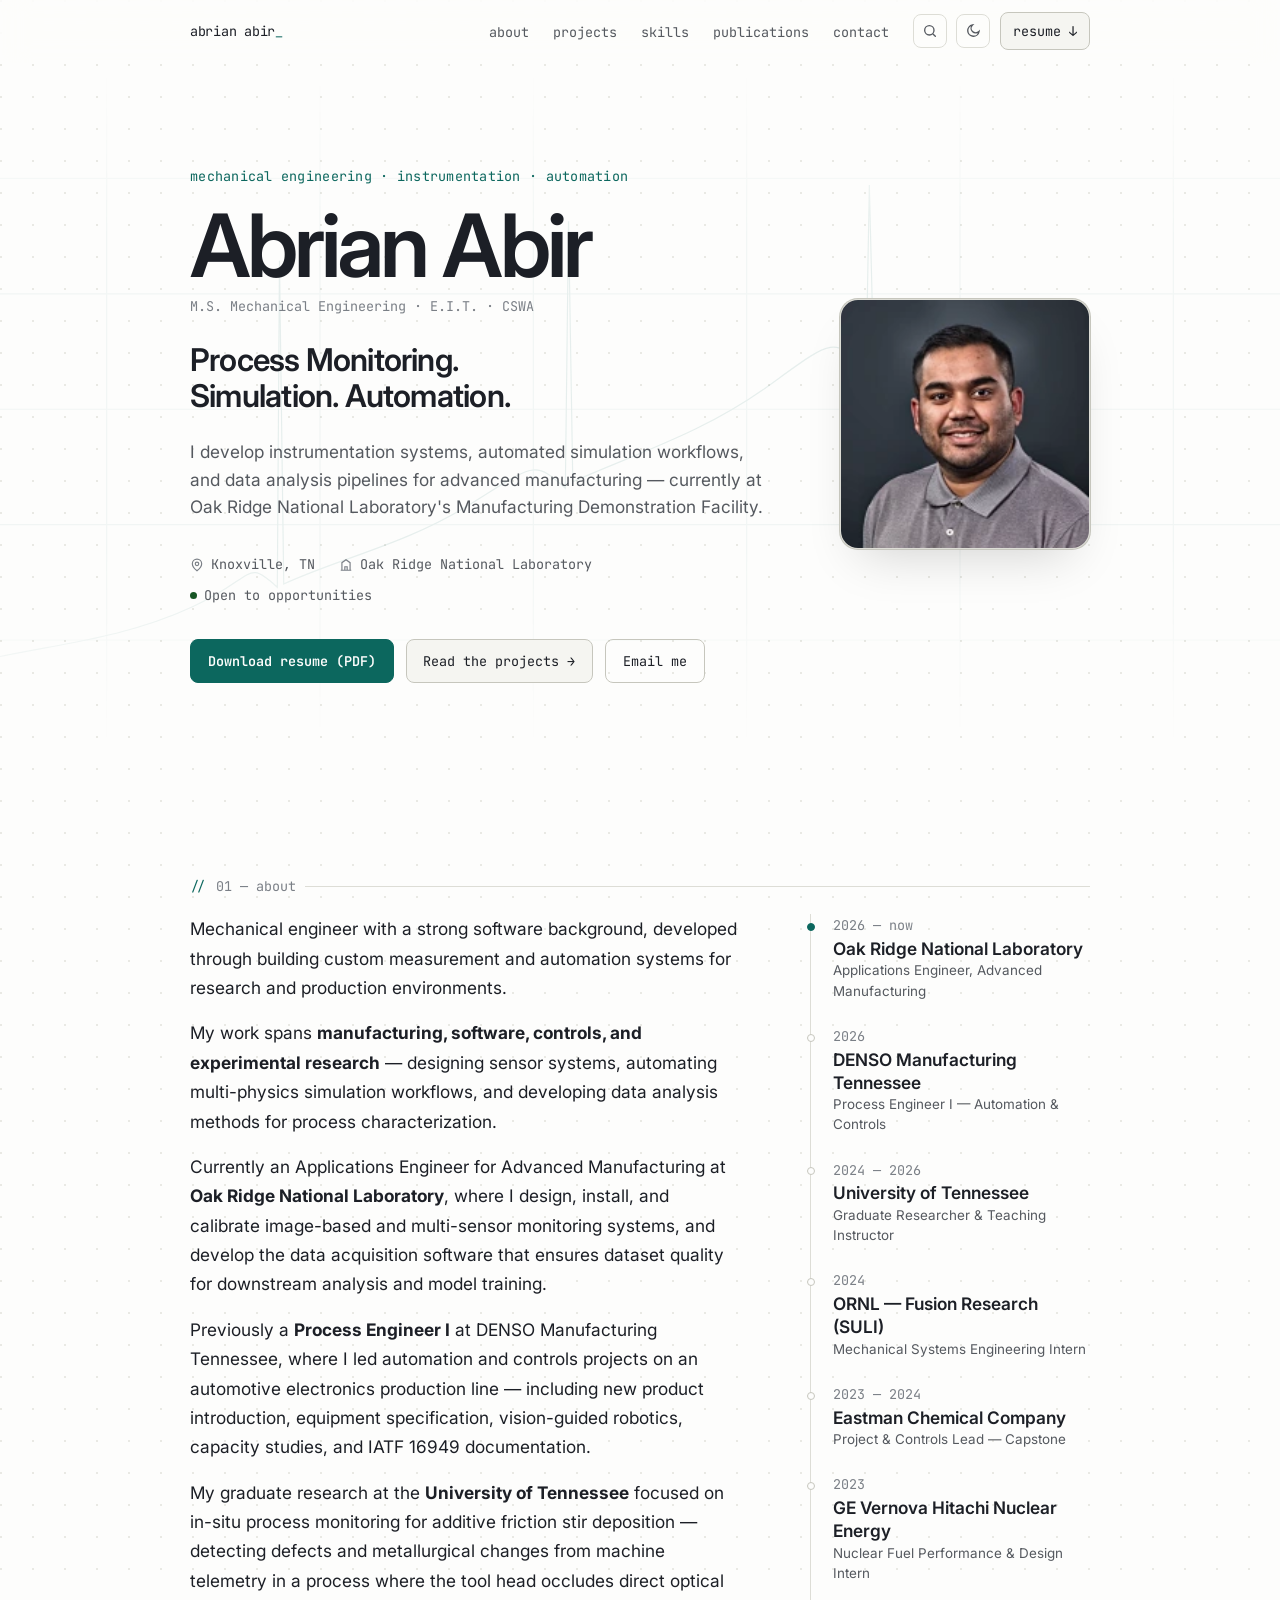
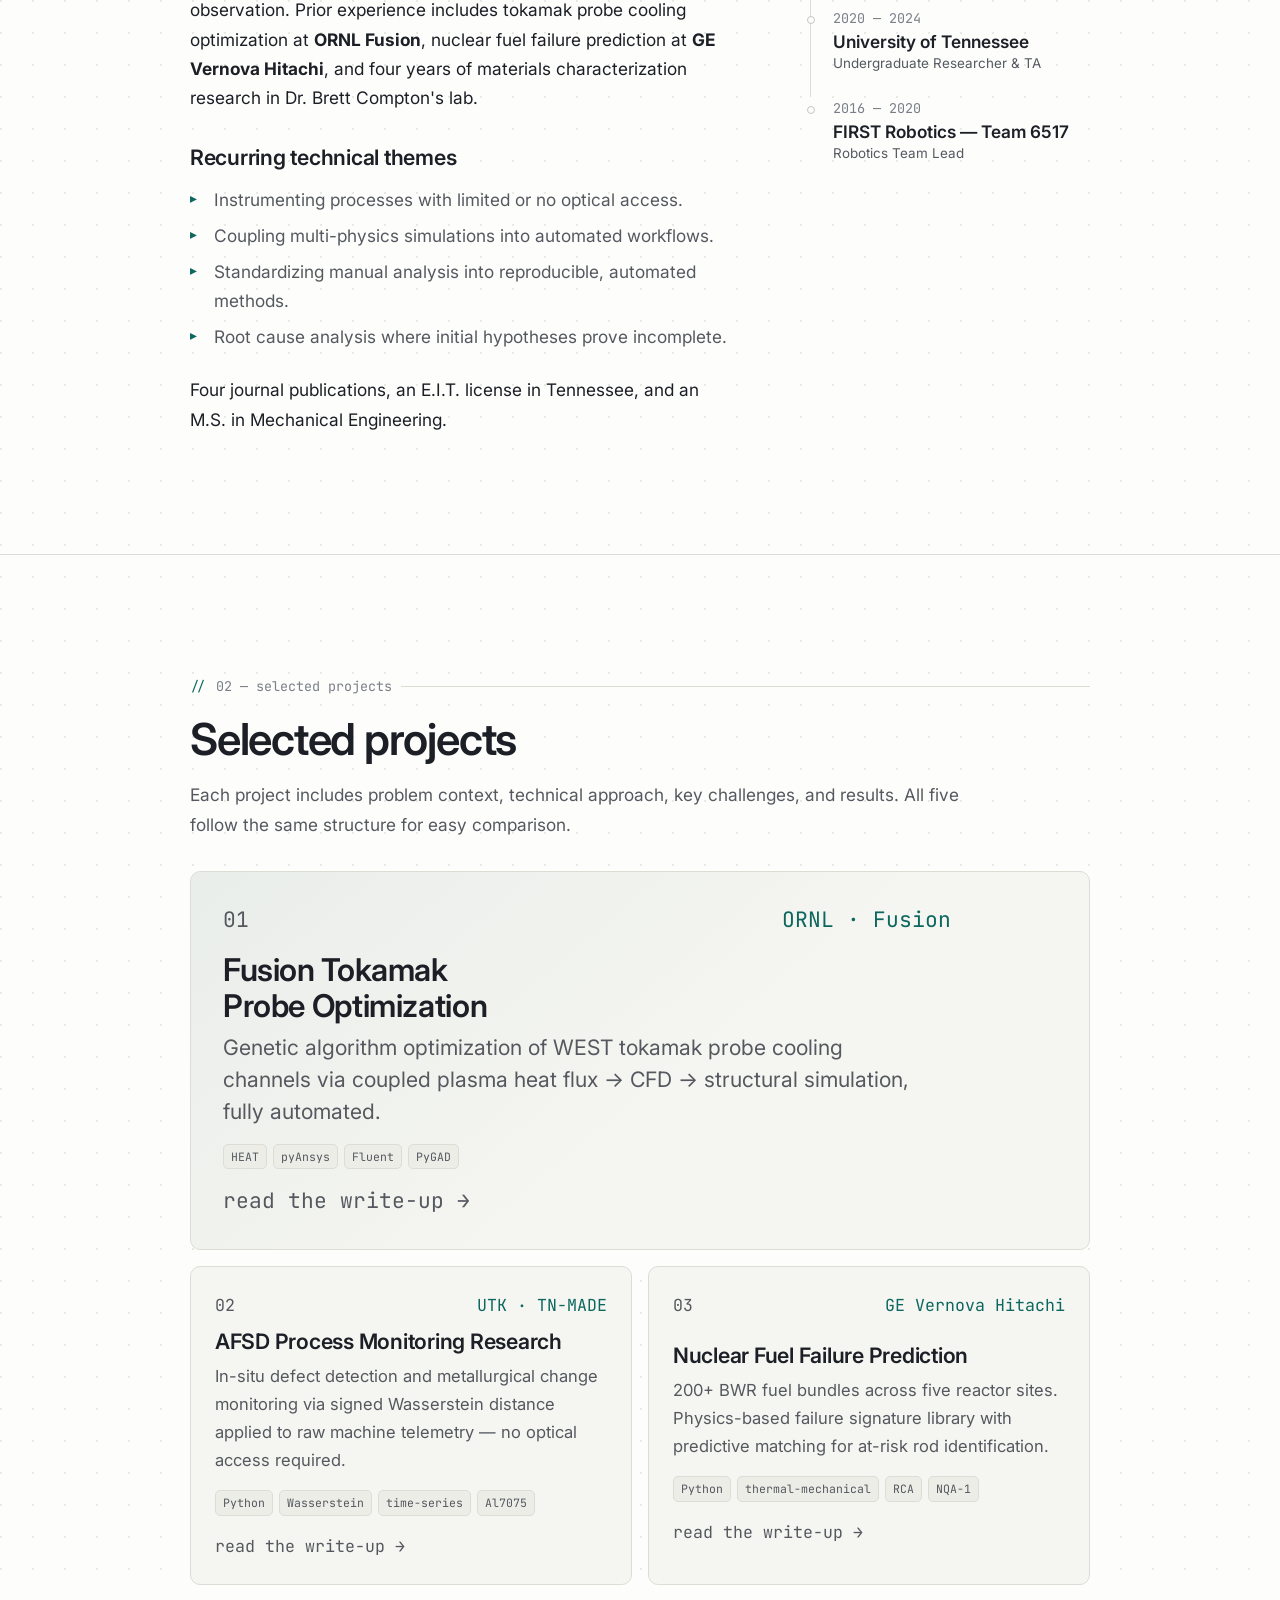
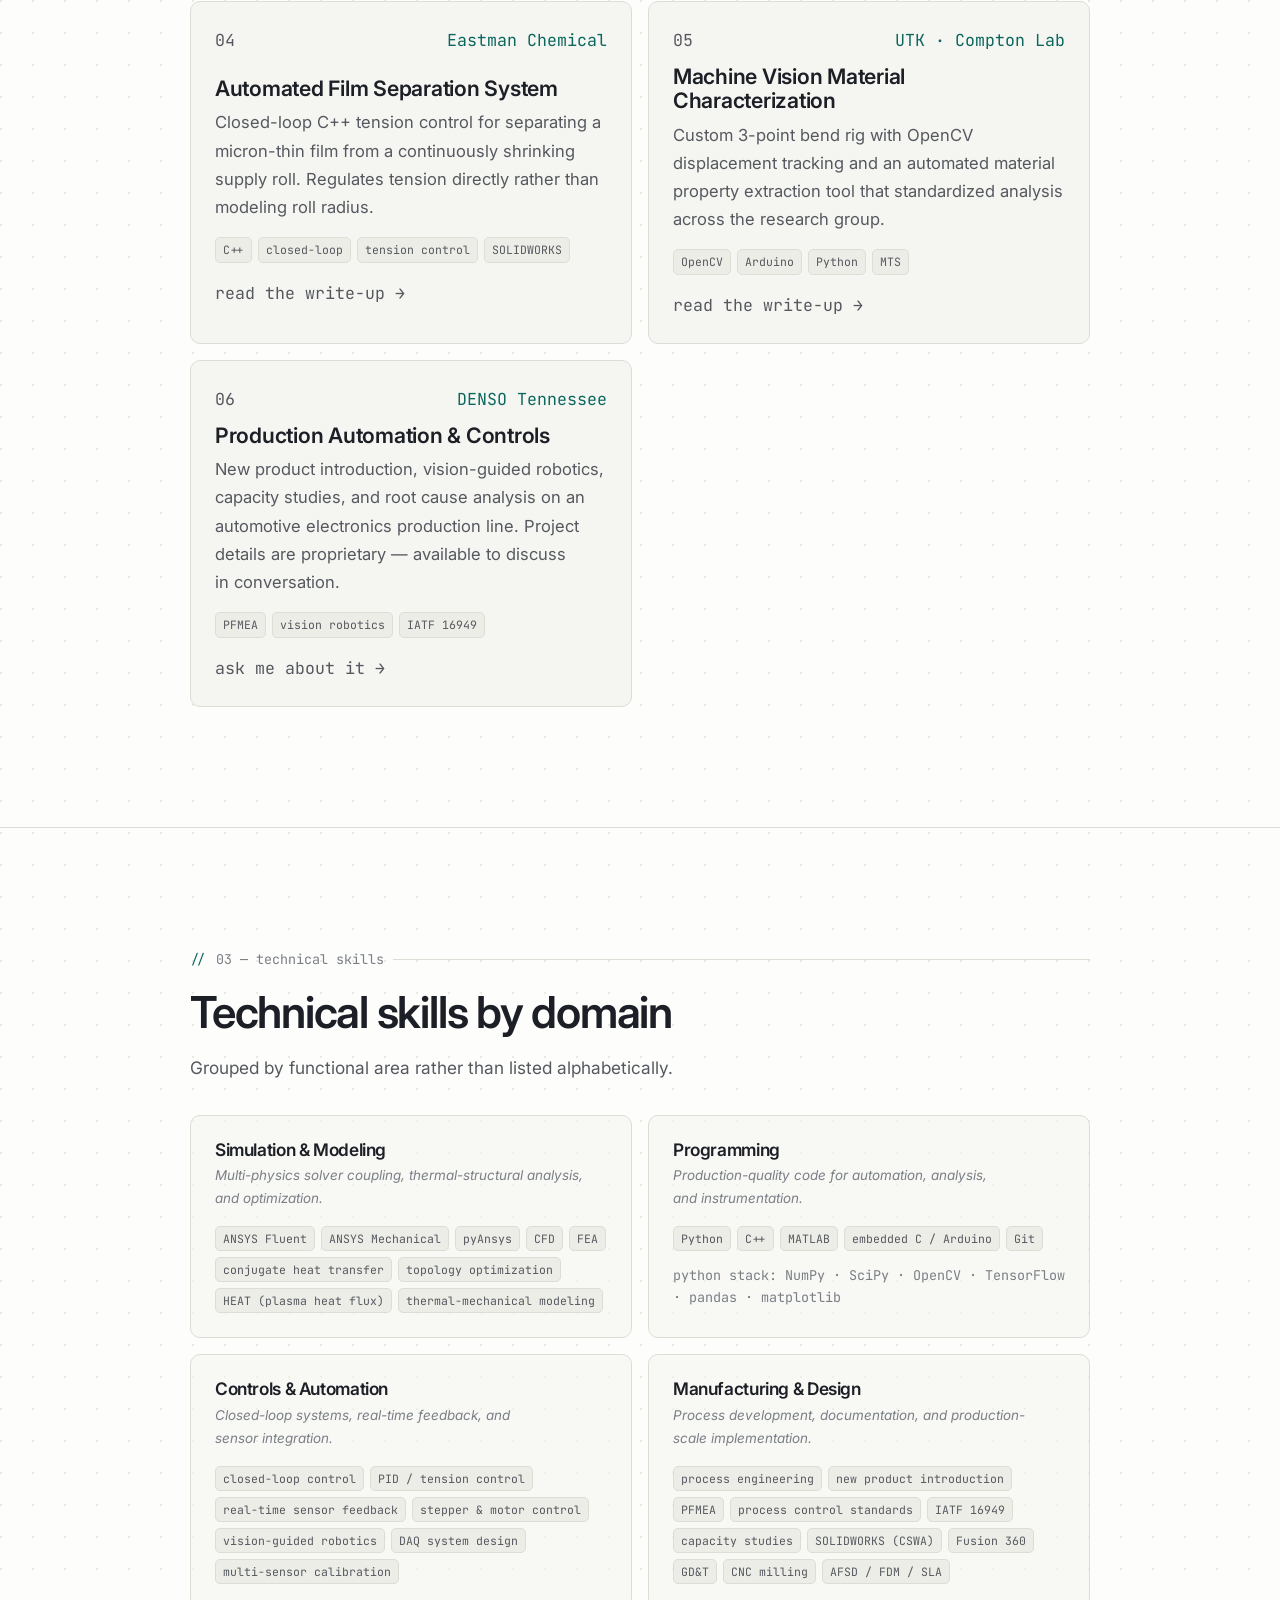
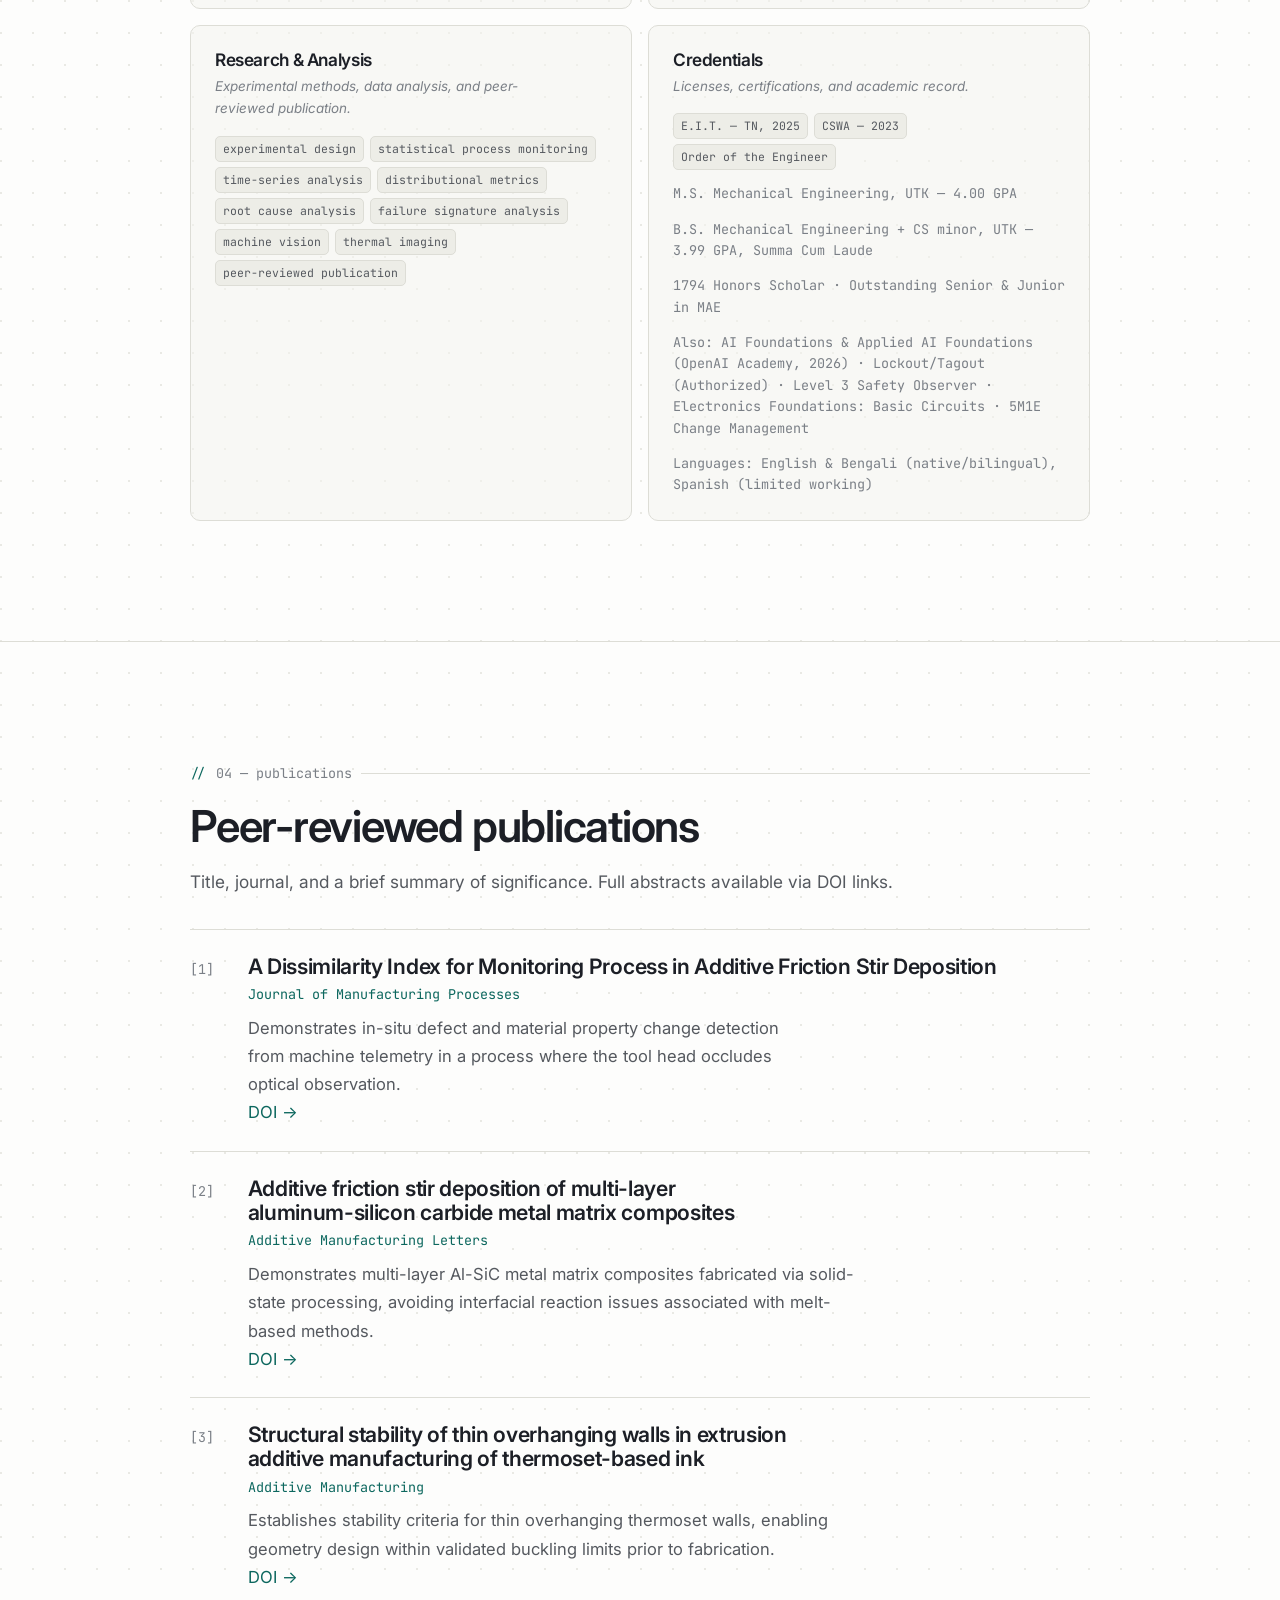
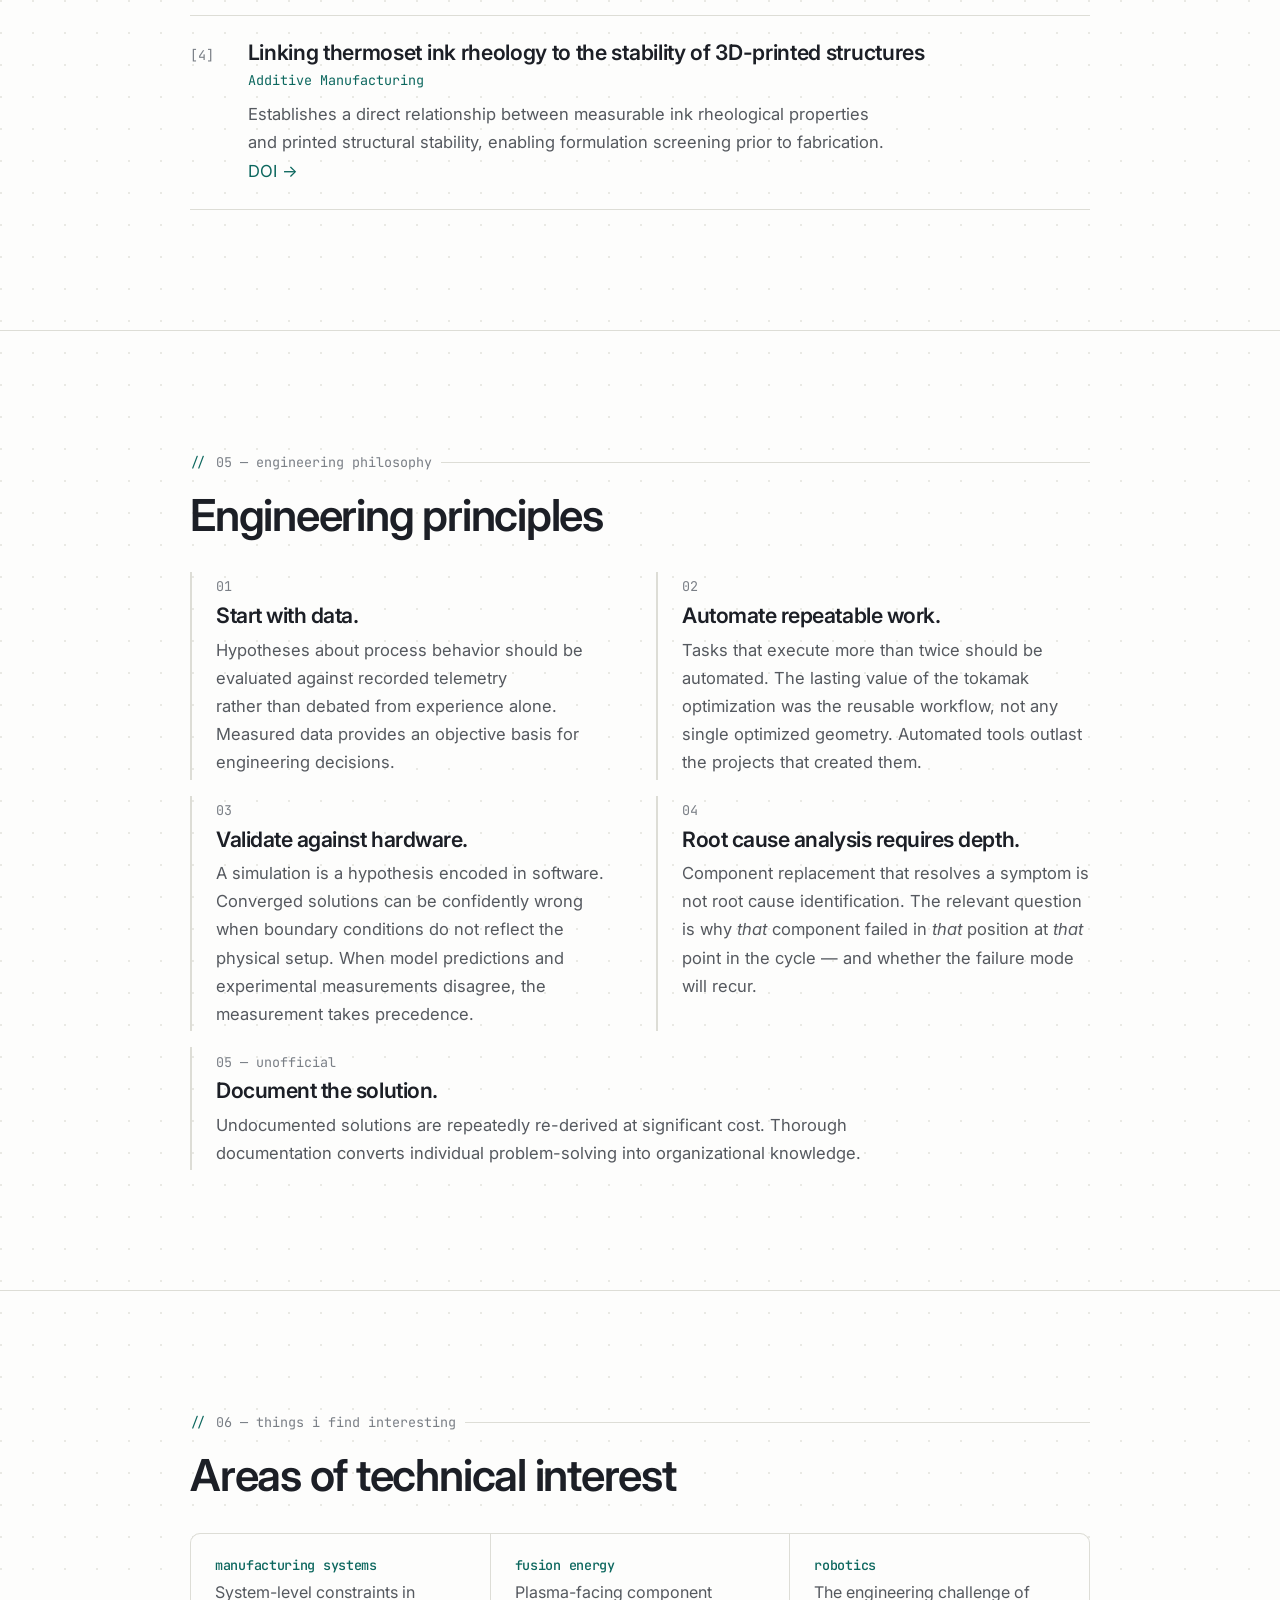
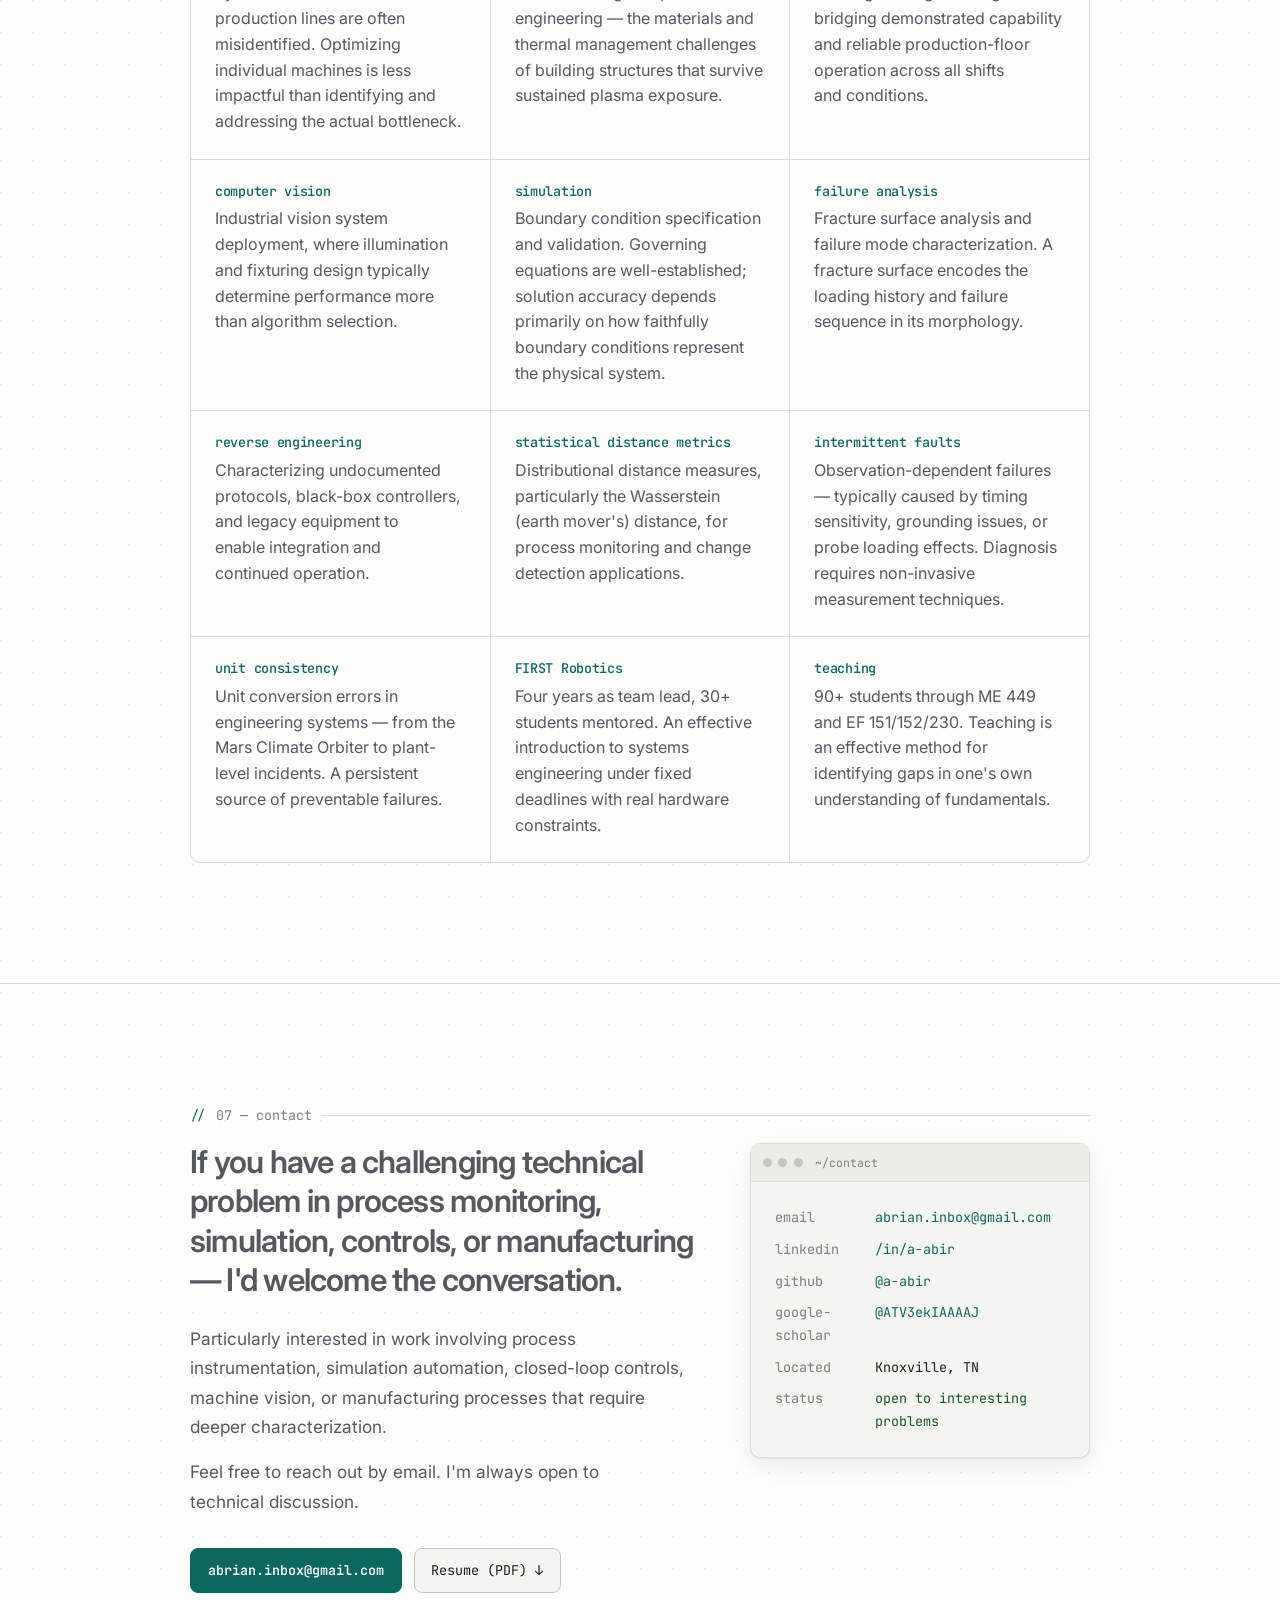
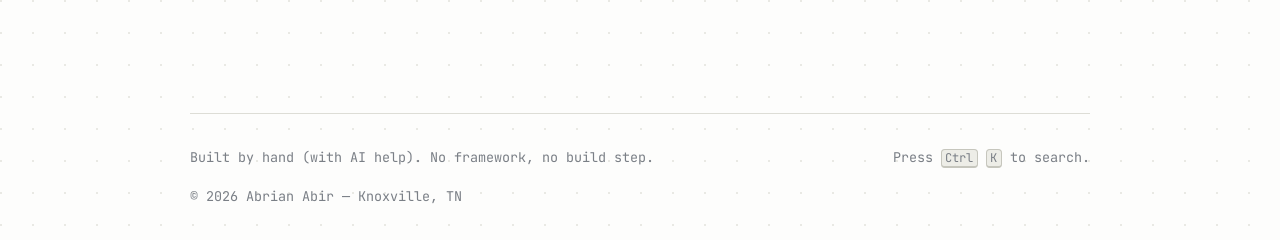
==== commit 9e4b7ac0: "Add main JavaScript functionality for theme toggling, navigation, and view transitions - Implemented" ====
--- a/index.html
+++ b/index.html
@@ -1,12 +1,12 @@
 <!DOCTYPE html>
-<html lang="en" data-theme="dark">
+<html lang="en" data-theme="light">
 <head>
 <meta charset="utf-8">
 <meta name="viewport" content="width=device-width, initial-scale=1">
 <title>Abrian Abir — Mechanical Engineer, Instrumentation & Automation</title>
 <meta name="description" content="Abrian Abir — mechanical engineer working on process monitoring, simulation automation, controls, and machine vision. Oak Ridge National Laboratory, Knoxville TN.">
 <meta name="author" content="Abrian Abir">
-<meta name="theme-color" content="#0D1117">
+<meta name="theme-color" content="#FDFDFC">
 <link rel="canonical" href="https://a-abir.github.io/">
 <meta property="og:type" content="website">
 <meta property="og:url" content="https://a-abir.github.io/">
@@ -21,14 +21,14 @@
 <link rel="preconnect" href="https://fonts.googleapis.com">
 <link rel="preconnect" href="https://fonts.gstatic.com" crossorigin>
 <link href="https://fonts.googleapis.com/css2?family=Inter:wght@400;500;600;700&amp;family=JetBrains+Mono:wght@400;500&amp;display=swap" rel="stylesheet">
-<link rel="stylesheet" href="assets/css/style.css">
+<link rel="stylesheet" href="assets/css/style.min.css">
 <link rel="expect" href="#main" blocking="render">
 <script>
   (() => { try {
     const s = localStorage.getItem('theme');
     document.documentElement.dataset.theme =
       s || (matchMedia('(prefers-color-scheme: light)').matches ? 'light' : 'dark');
-  } catch { document.documentElement.dataset.theme = 'dark'; } })();
+  } catch { document.documentElement.dataset.theme = 'light'; } })();
 </script>
 <script type="speculationrules">
 {"prefetch":[{"where":{"selector_matches":".card a, .proj-nav a, .backlink, .pal a"},"eagerness":"moderate"}]}
@@ -70,7 +70,6 @@
 }
 </script>
 </head>
-
 <body>
 <div class="progress" aria-hidden="true"></div>
 <a class="skip" href="#main">Skip to content</a>
@@ -113,30 +112,24 @@
     </g>
     <path class="trace" d="M0 360 C 60 352, 120 348, 180 330 S 230 300, 260 318 L 262 120 L 266 316 C 320 300, 380 292, 440 268 S 500 240, 530 258 L 533 96 L 537 254 C 600 236, 660 224, 720 196 S 780 166, 812 184 L 815 74 L 819 180 C 880 160, 940 148, 1000 124 S 1120 92, 1200 78"/>
   </svg>
-
   <div class="wrap hero__inner">
     <div class="hero__copy">
     <p class="eyebrow">mechanical engineering · instrumentation · automation</p>
     <h1>Abrian Abir</h1>
     <p class="hero__creds">M.S. Mechanical Engineering · E.I.T. · CSWA</p>
-
     <p class="hero__headline" id="headline" data-lines='["Process Monitoring. Simulation. Automation.", "Instrumentation and Data-Driven Manufacturing.", "Building the Measurement Systems That Close the Loop.", "From Sensor Data to Engineering Decisions.", "Bridging Simulation, Controls, and the Production Floor."]'><span id="headline-text"></span><span class="cursor" aria-hidden="true">|</span></p>
-
     <p class="hero__pitch">I develop instrumentation systems, automated simulation workflows, and data analysis pipelines for advanced manufacturing — currently at Oak Ridge National Laboratory's Manufacturing Demonstration Facility.</p>
-
     <p class="hero__meta">
       <span><svg viewBox="0 0 24 24" fill="none" stroke="currentColor" stroke-width="2"><path d="M20 10c0 6-8 12-8 12s-8-6-8-12a8 8 0 0 1 16 0Z"/><circle cx="12" cy="10" r="3"/></svg> Knoxville, TN</span>
       <span><svg viewBox="0 0 24 24" fill="none" stroke="currentColor" stroke-width="2"><path d="M3 21h18M5 21V8l7-5 7 5v13M10 21v-6h4v6"/></svg> Oak Ridge National Laboratory</span>
       <span><i class="dot" aria-hidden="true"></i> Open to opportunities</span>
     </p>
-
     <div class="hero__cta">
       <a class="btn btn--primary" href="resume.pdf" download>Download resume (PDF)</a>
       <a class="btn" href="#projects">Read the projects →</a>
       <a class="btn btn--ghost" href="mailto:abrian.inbox@gmail.com">Email me</a>
     </div>
     </div>
-
     <figure class="hero__portrait">
       <picture>
         <source srcset="assets/img/portrait.webp 2x, assets/img/portrait@1x.webp 1x" type="image/webp">
@@ -455,6 +448,7 @@
     </div>
   </div>
 </section>
+
 </main>
 
 <footer class="footer wrap">
@@ -462,7 +456,6 @@
   <span>Press <kbd>Ctrl</kbd>&nbsp;<kbd>K</kbd> to search.</span>
   <span>© <span id="yr">2026</span> Abrian Abir — Knoxville, TN</span>
 </footer>
-
 <dialog class="pal" id="palette" aria-label="Site search">
   <div class="pal__box">
     <input id="palette-input" type="text" placeholder="jump to…" autocomplete="off" spellcheck="false" aria-label="Search the site">
@@ -487,7 +480,6 @@
     <p class="pal__foot"><kbd>↑</kbd><kbd>↓</kbd> navigate · <kbd>↵</kbd> open · <kbd>esc</kbd> or click outside to close</p>
   </div>
 </dialog>
-
-<script src="assets/js/main.js"></script>
+<script src="assets/js/main.min.js" defer></script>
 </body>
 </html>
--- a/assets/css/style.min.css
+++ b/assets/css/style.min.css
@@ -0,0 +1 @@
+:root{--bg:#141a23;--bg-grid:#21252b;--surface:#1f242b;--surface-2:#1C222B;--border:#ffffff0f;--border-strong:#30363D;--text:#E6EDF3;--text-dim:#8B949E;--text-faint:#6E7681;--accent:#4FD1C5;--accent-alt:#F0883E;--data-green:#3FB950;--shadow:0 1px 2px rgb(0 0 0 / .4),0 8px 24px rgb(0 0 0 / .24);--font-sans:"Inter",ui-sans-serif,system-ui,-apple-system,"Segoe UI",Roboto,Helvetica,Arial,sans-serif;--font-mono:"JetBrains Mono",ui-monospace,SFMono-Regular,"SF Mono",Menlo,Consolas,"Liberation Mono",monospace;--step--1:clamp(.78rem,.76rem + .1vw,.84rem);--step-0:clamp(1rem,.97rem + .16vw,1.08rem);--step-1:clamp(1.1rem,1.05rem + .35vw,1.4rem);--step-2:clamp(1.5rem,1.32rem + .8vw,2.1rem);--step-3:clamp(1.9rem,1.55rem + 1.5vw,3rem);--step-4:clamp(2.9rem,2.1rem + 4.2vw,5.6rem);--s1:.5rem;--s2:1rem;--s3:1.5rem;--s4:2rem;--s5:3rem;--s6:4.5rem;--s7:7.5rem;--measure:70ch;--wide:900px;--radius:10px;--ease:cubic-bezier(.22,1,.36,1);--nav-h:62px;}[data-theme="light"]{--bg:#FDFDFC;--bg-grid:#E9E9E4;--surface:#F5F5F1;--surface-2:#EDEDE7;--border:#DDDDD6;--border-strong:#C6C6BD;--text:#1C1F26;--text-dim:#55595F;--text-faint:#7A7F86;--accent:#0c675e;--accent-alt:#B85C10;--data-green:#165524;--shadow:0 1px 2px rgb(0 0 0 / .06),0 8px 24px rgb(0 0 0 / .07);}*,*::before,*::after{box-sizing:border-box;}*{margin:0;}html{-webkit-text-size-adjust:100%;scroll-behavior:smooth;overflow-x:clip;}@media (prefers-reduced-motion:reduce){html{scroll-behavior:auto;}*,*::before,*::after{animation-duration:.01ms !important;animation-iteration-count:1 !important;transition-duration:.01ms !important;scroll-behavior:auto !important;}}img,svg,video{display:block;max-width:100%;height:auto;}button,input,textarea,select{font:inherit;color:inherit;}ul,ol{padding:0;}body{background-color:var(--bg);background-image:radial-gradient(circle at 1px 1px,var(--bg-grid) 1px,transparent 0);background-size:32px 32px;color:var(--text);font-family:var(--font-sans);font-size:var(--step-0);line-height:1.7;-webkit-font-smoothing:antialiased;text-rendering:optimizeLegibility;overflow-x:clip;}h1,h2,h3,h4{font-weight:600;letter-spacing:-.022em;line-height:1.15;text-wrap:balance;}h1{font-size:var(--step-4);letter-spacing:-.045em;line-height:.95;}h2{font-size:var(--step-3);}h3{font-size:var(--step-1);letter-spacing:-.012em;}h4{font-size:var(--step-0);}p{text-wrap:pretty;}a{color:var(--accent);text-decoration:none;}a:hover{text-decoration:underline;text-underline-offset:3px;}:focus-visible{outline:2px solid var(--accent);outline-offset:3px;border-radius:3px;}code,kbd,.mono{font-family:var(--font-mono);font-size:.88em;}hr{border:0;height:1px;background:var(--border);margin-block:var(--s5);}::selection{background:color-mix(in srgb,var(--accent) 30%,transparent);}p,li,dd,h1,h2,h3,h4,figcaption{overflow-wrap:break-word;}.wrap{width:min(100% - 2.5rem,var(--wide));margin-inline:auto;}.prose{max-width:var(--measure);}section[id]{scroll-margin-top:96px;padding-block:var(--s7);}section[id] + section[id]{border-top:1px solid var(--border);}@media (max-width:640px){section[id]{padding-block:var(--s6);}}.skip{position:absolute;left:-9999px;top:0;z-index:999;background:var(--accent);color:var(--bg);padding:.6rem 1rem;border-radius:0 0 var(--radius) 0;}.skip:focus{left:0;}.nav{position:sticky;top:0;z-index:100;backdrop-filter:blur(14px) saturate(160%);background:color-mix(in srgb,var(--bg) 78%,transparent);border-bottom:1px solid transparent;transition:border-color .25s var(--ease),background .25s var(--ease);}.nav[data-scrolled="true"]{border-bottom-color:var(--border);}.nav__inner{width:min(100% - 2rem,var(--wide));margin-inline:auto;display:flex;align-items:center;gap:var(--s3);height:var(--nav-h);min-width:0;}.nav__brand{font-family:var(--font-mono);font-size:var(--step--1);color:var(--text);letter-spacing:-.02em;margin-right:auto;white-space:nowrap;min-width:0;overflow:hidden;text-overflow:ellipsis;}.nav__brand::after{content:"_";color:var(--accent);animation:blink 1.25s steps(1) infinite;}@keyframes blink{50%{opacity:0;}}.nav__links{display:flex;gap:var(--s3);list-style:none;}.nav__links a{font-family:var(--font-mono);font-size:var(--step--1);color:var(--text-dim);position:relative;padding-block:4px;text-decoration:none;}.nav__links a::after{content:"";position:absolute;left:0;bottom:0;height:1.5px;width:100%;background:var(--accent);transform:scaleX(0);transform-origin:left;transition:transform .28s var(--ease);}.nav__links a:hover{color:var(--text);}.nav__links a:hover::after,.nav__links a[aria-current="true"]::after{transform:scaleX(1);}.nav__links a[aria-current="true"]{color:var(--text);}.nav__actions{display:flex;align-items:center;gap:.6rem;flex:0 0 auto;}.icon-btn{display:grid;place-items:center;width:34px;height:34px;background:transparent;border:1px solid var(--border);border-radius:8px;cursor:pointer;color:var(--text-dim);transition:color .2s,border-color .2s,background .2s;flex:0 0 auto;}.icon-btn:hover{color:var(--text);border-color:var(--border-strong);background:var(--surface);}.icon-btn svg{width:16px;height:16px;}[data-theme="light"] .icon-btn .i-sun,.icon-btn .i-moon{display:none;}[data-theme="light"] .icon-btn .i-moon{display:block;}.nav__burger{display:none;}.nav__burger .i-close{display:none;}.nav__burger[aria-expanded="true"] .i-open{display:none;}.nav__burger[aria-expanded="true"] .i-close{display:block;}.nav__burger svg{width:18px;height:18px;}.nav__mobile{display:none;border-top:1px solid var(--border);background:color-mix(in srgb,var(--bg) 96%,transparent);backdrop-filter:blur(14px) saturate(160%);padding:var(--s2) 0 var(--s3);max-height:calc(100dvh - var(--nav-h));overflow-y:auto;overscroll-behavior:contain;}.nav__mobile[hidden]{display:none;}.nav__mobile ul{list-style:none;width:min(100% - 2.5rem,var(--wide));margin-inline:auto;}.nav__mobile a{display:flex;align-items:center;justify-content:space-between;font-family:var(--font-mono);font-size:var(--step-0);color:var(--text);text-decoration:none;padding:.85rem .25rem;border-bottom:1px solid var(--border);min-height:44px;-webkit-tap-highlight-color:transparent;}.nav__mobile a::after{content:"→";color:var(--text-faint);}.nav__mobile a:active{color:var(--accent);}.nav__mobile a[aria-current="true"]{color:var(--accent);}.nav__mobile a[aria-current="true"]::after{content:"•";color:var(--accent);}.nav__mobile-cta{width:min(100% - 2.5rem,var(--wide));margin:var(--s3) auto 0;justify-content:center;}@media (max-width:760px){.nav__links{display:none;}.nav__burger{display:grid;}.nav__resume{display:inline-flex;white-space:nowrap;}.nav__mobile:not([hidden]){display:block;}}@media (max-width:420px){.nav__inner{gap:var(--s2);}.nav__resume{display:none !important;}}.btn{display:inline-flex;align-items:center;gap:.5rem;font-family:var(--font-mono);font-size:var(--step--1);padding:.62rem 1.05rem;border-radius:8px;border:1px solid var(--border-strong);color:var(--text);background:var(--surface);text-decoration:none;cursor:pointer;transition:transform .18s var(--ease),border-color .2s,background .2s,color .2s;}.btn:hover{text-decoration:none;border-color:var(--accent);color:var(--accent);transform:translateY(-1px);}.btn--primary{background:var(--accent);color:#07110F;border-color:var(--accent);font-weight:600;}[data-theme="light"] .btn--primary{color:#FDFDFC;}.btn--primary:hover{color:#07110F;background:color-mix(in srgb,var(--accent) 86%,white);}[data-theme="light"] .btn--primary:hover{color:#FDFDFC;}.btn--ghost{background:transparent;}.btn--sm{padding:.42rem .75rem;}.hero{position:relative;padding-block:clamp(3.5rem,8vw,7rem) var(--s6);overflow:hidden;}.hero__plot{position:absolute;inset:0;width:100%;height:100%;opacity:.09;pointer-events:none;mask-image:linear-gradient(to bottom,transparent,#000 25%,#000 70%,transparent);}.hero__plot path{fill:none;stroke:var(--accent);stroke-width:1.2;vector-effect:non-scaling-stroke;}.hero__plot .grid{stroke:var(--text-faint);stroke-width:.5;opacity:.5;}.hero__plot .trace{stroke-dasharray:2600;stroke-dashoffset:2600;animation:draw 6s var(--ease) forwards;}@keyframes draw{to{stroke-dashoffset:0;}}.hero__copy{min-width:0;}.hero__inner{position:relative;z-index:2;display:grid;grid-template-columns:minmax(0,1fr) clamp(180px,22vw,250px);gap:clamp(2rem,5vw,4.5rem);align-items:center;}.hero__portrait{margin:0;position:relative;width:100%;aspect-ratio:1;justify-self:end;}.hero__portrait img{width:100%;height:100%;border-radius:18px;object-fit:cover;object-position:center 18%;background:var(--surface);box-shadow:0 0 0 1px var(--border-strong),0 24px 48px -18px rgb(0 0 0 / .45);}[data-theme="light"] .hero__portrait img{box-shadow:0 0 0 1px var(--border-strong),0 24px 48px -20px rgb(0 0 0 / .18);}.eyebrow{font-family:var(--font-mono);font-size:var(--step--1);color:var(--accent);text-transform:lowercase;letter-spacing:.02em;margin-bottom:var(--s2);}.hero h1{margin-bottom:.5rem;}.hero__creds{font-family:var(--font-mono);font-size:var(--step--1);color:var(--text-faint);margin-bottom:var(--s3);}.hero__headline{font-size:var(--step-2);font-weight:600;letter-spacing:-.025em;line-height:1.15;max-width:20ch;margin-bottom:var(--s3);color:var(--text);text-wrap:balance;}.hero__headline .cursor{display:none;}.hero__pitch{max-width:54ch;color:var(--text-dim);font-size:var(--step-0);line-height:1.6;margin-bottom:var(--s4);}.hero__pitch strong{color:var(--text);font-weight:500;}.hero__meta{display:flex;flex-wrap:wrap;gap:.5rem 1.5rem;font-family:var(--font-mono);font-size:var(--step--1);color:var(--text-dim);margin-bottom:var(--s4);}.hero__meta span{display:inline-flex;align-items:center;gap:.45rem;}.hero__meta svg{width:14px;height:14px;color:var(--text-faint);}.dot{width:7px;height:7px;border-radius:50%;background:var(--data-green);box-shadow:0 0 0 0 color-mix(in srgb,var(--data-green) 70%,transparent);animation:pulse 2.4s infinite;}@keyframes pulse{70%{box-shadow:0 0 0 7px transparent;}100%{box-shadow:0 0 0 0 transparent;}}.hero__cta{display:flex;flex-wrap:wrap;gap:.75rem;}@media (max-width:820px){.hero__inner{grid-template-columns:1fr;gap:var(--s4);}.hero__portrait{order:-1;width:clamp(110px,30vw,150px);justify-self:start;}.hero__portrait img{border-radius:14px;}}@media (max-width:640px){.hero{padding-block:2.5rem var(--s6);}.hero__plot{opacity:.06;}}.sec-label{font-family:var(--font-mono);font-size:var(--step--1);font-weight:400;letter-spacing:0;line-height:1.7;color:var(--text-faint);margin-bottom:var(--s2);display:flex;align-items:center;gap:.6rem;}.sec-label::before{content:"//";color:var(--accent);}.sec-label::after{content:"";flex:1;height:1px;background:var(--border);}.sec-head{margin-bottom:var(--s4);}.sec-head h3{font-size:var(--step-3);letter-spacing:-.028em;}.sec-head p{color:var(--text-dim);max-width:var(--measure);margin-top:var(--s2);}.about-grid{display:grid;grid-template-columns:minmax(0,1fr) 280px;gap:var(--s6);align-items:start;}@media (max-width:860px){.about-grid{grid-template-columns:1fr;gap:var(--s4);}}.about-grid p{max-width:var(--measure);}.about-grid p + p{margin-top:var(--s2);}.about-grid h3{margin-top:var(--s4);margin-bottom:var(--s2);font-size:var(--step-1);}.about-closer{margin-top:var(--s3);}.timeline{list-style:none;position:sticky;top:96px;}.timeline li{position:relative;padding-left:1.4rem;padding-bottom:var(--s3);border-left:1px solid var(--border);}.timeline li:last-child{border-left-color:transparent;padding-bottom:0;}.timeline li::before{content:"";position:absolute;left:-4.5px;top:.55rem;width:8px;height:8px;border-radius:50%;background:var(--bg);border:1.5px solid var(--border-strong);}.timeline li[data-now]::before{background:var(--accent);border-color:var(--accent);}.timeline .org{font-weight:600;font-size:var(--step-0);display:block;line-height:1.35;}.timeline .role{color:var(--text-dim);font-size:var(--step--1);display:block;line-height:1.5;}.timeline .yr{font-family:var(--font-mono);font-size:var(--step--1);color:var(--text-faint);display:block;}.tick-list{list-style:none;margin-top:var(--s2);max-width:var(--measure);}.tick-list li{position:relative;padding-left:1.5rem;margin-bottom:.4rem;color:var(--text-dim);}.tick-list li::before{content:"▸";position:absolute;left:0;color:var(--accent);font-size:.8em;top:.15em;}.tick-list li>span{display:block;}.cards{display:grid;gap:var(--s2);grid-template-columns:repeat(2,1fr);}@media (max-width:760px){.cards{grid-template-columns:1fr;}}.card{position:relative;display:flex;flex-direction:column;background:var(--surface);border:1px solid var(--border);border-radius:var(--radius);padding:var(--s3);transition:border-color .25s var(--ease),transform .25s var(--ease),box-shadow .25s var(--ease);overflow:hidden;}.card::after{content:"";position:absolute;inset:0;pointer-events:none;background:radial-gradient(400px circle at var(--mx,50%) var(--my,0%),color-mix(in srgb,var(--accent) 9%,transparent),transparent 65%);opacity:0;transition:opacity .3s;}.card:hover::after{opacity:1;}.card__idx{font-family:var(--font-mono);font-size:var(--step--1);color:var(--text-faint);margin-bottom:.6rem;display:flex;justify-content:space-between;gap:1rem;}.card__idx .org{color:var(--accent);}.card h3{margin-bottom:.5rem;}.card h3 a{color:var(--text);}.card h3 a::after{content:"";position:absolute;inset:0;}.card h3 a:hover{color:var(--accent);text-decoration:none;}.card p{color:var(--text-dim);font-size:calc(var(--step-0) * .96);flex:1;}.card__tags{display:flex;flex-wrap:wrap;gap:.35rem;margin-top:var(--s2);}.card__more{font-family:var(--font-mono);font-size:var(--step--1);color:var(--accent);margin-top:var(--s2);}.card:hover .card__more .arw{transform:translateX(4px);}.card__more .arw{display:inline-block;transition:transform .25s var(--ease);}@media (min-width:761px){.cards .card:first-child{grid-column:1 / -1;padding:var(--s4);background:linear-gradient(140deg,color-mix(in srgb,var(--accent) 5%,var(--surface)),var(--surface) 55%);}.cards .card:first-child h3{font-size:var(--step-2);max-width:22ch;}.cards .card:first-child>p{font-size:var(--step-1);max-width:56ch;line-height:1.5;}.cards .card:first-child .card__idx{margin-bottom:var(--s2);}}.tag{font-family:var(--font-mono);font-size:.72rem;color:var(--text-dim);background:var(--surface-2);border:1px solid var(--border);border-radius:5px;padding:.12rem .45rem;white-space:nowrap;}.skills{display:grid;gap:var(--s2);grid-template-columns:repeat(2,1fr);}@media (max-width:760px){.skills{grid-template-columns:1fr;}}.skillgroup{border:1px solid var(--border);border-radius:var(--radius);padding:var(--s3);background:color-mix(in srgb,var(--surface) 55%,transparent);}.skillgroup h4{font-size:var(--step-0);margin-bottom:.3rem;}.skillgroup>p{color:var(--text-faint);font-size:var(--step--1);margin-bottom:var(--s2);font-style:italic;}.skillgroup ul{list-style:none;display:flex;flex-wrap:wrap;gap:.35rem;}.skillgroup .sub{font-family:var(--font-mono);font-size:var(--step--1);color:var(--text-faint);width:100%;margin-top:.5rem;line-height:1.6;}.pubs{list-style:none;counter-reset:pub;}.pubs li{border-top:1px solid var(--border);padding-block:var(--s3);display:flex;align-items:flex-start;gap:var(--s2);}.pubs li:last-child{border-bottom:1px solid var(--border);}.pubs li::before{counter-increment:pub;content:"[" counter(pub) "]";font-family:var(--font-mono);font-size:var(--step--1);color:var(--text-faint);padding-top:.25rem;flex:0 0 2.6rem;}.pubs li>div{flex:1 1 auto;min-width:0;}.pubs h4{font-size:var(--step-1);font-weight:600;margin-bottom:.3rem;letter-spacing:-.015em;}.pubs .journal{font-family:var(--font-mono);font-size:var(--step--1);color:var(--accent);margin-bottom:.5rem;}.pubs .why{color:var(--text-dim);font-size:calc(var(--step-0) * .96);max-width:64ch;}@media (max-width:560px){.pubs li::before{flex-basis:2rem;}}.philo{display:grid;gap:var(--s2) var(--s4);grid-template-columns:repeat(2,1fr);}@media (max-width:760px){.philo{grid-template-columns:1fr;}}.philo article{border-left:2px solid var(--border);padding:.2rem 0 .2rem var(--s3);transition:border-color .3s var(--ease);}.philo article:hover{border-left-color:var(--accent);}.philo h4{margin-bottom:.5rem;font-size:var(--step-1);}.philo p{color:var(--text-dim);font-size:calc(var(--step-0) * .96);max-width:var(--measure);}.philo .n{font-family:var(--font-mono);font-size:var(--step--1);color:var(--text-faint);display:block;margin-bottom:.3rem;}.interests{display:grid;gap:1px;background:var(--border);border:1px solid var(--border);border-radius:var(--radius);overflow:hidden;grid-template-columns:repeat(auto-fill,minmax(258px,1fr));}@media (max-width:560px){.interests{grid-template-columns:1fr;}}.interests>div{background:var(--bg);padding:var(--s3);transition:background .25s var(--ease);}.interests>div:hover{background:var(--surface);}.interests h4{font-family:var(--font-mono);font-size:var(--step--1);color:var(--accent);margin-bottom:.45rem;font-weight:500;}.interests p{color:var(--text-dim);font-size:calc(var(--step-0) * .93);line-height:1.6;}.contact-grid{display:grid;grid-template-columns:minmax(0,1fr) minmax(0,340px);gap:var(--s5);align-items:start;}@media (max-width:860px){.contact-grid{grid-template-columns:1fr;gap:var(--s4);}}.contact-lead{font-size:var(--step-2);font-weight:600;letter-spacing:-.025em;line-height:1.25;margin-bottom:var(--s3);max-width:26ch;}.contact-grid p{color:var(--text-dim);max-width:var(--measure);}.contact-grid p + p{margin-top:var(--s2);}.card-term{background:var(--surface);border:1px solid var(--border);border-radius:var(--radius);overflow:hidden;box-shadow:var(--shadow);}.card-term__bar{display:flex;align-items:center;gap:.4rem;padding:.55rem .75rem;border-bottom:1px solid var(--border);background:var(--surface-2);}.card-term__bar i{width:9px;height:9px;border-radius:50%;background:var(--border-strong);}.card-term__bar span{font-family:var(--font-mono);font-size:.72rem;color:var(--text-faint);margin-left:.35rem;}.card-term dl{margin:0;padding:var(--s3);display:grid;grid-template-columns:5.5rem 1fr;gap:.55rem .75rem;font-family:var(--font-mono);font-size:var(--step--1);}.card-term dt{color:var(--text-faint);}.card-term dd{margin:0;overflow-wrap:anywhere;min-width:0;}@media (max-width:420px){.card-term dl{grid-template-columns:4.5rem 1fr;}}.footer{border-top:1px solid var(--border);padding-block:var(--s4);font-family:var(--font-mono);font-size:var(--step--1);color:var(--text-faint);display:flex;flex-wrap:wrap;gap:var(--s2);justify-content:space-between;}.footer a{color:var(--text-dim);}.proj-hero{padding-block:var(--s5) var(--s4);border-bottom:1px solid var(--border);}.backlink{font-family:var(--font-mono);font-size:var(--step--1);color:var(--text-dim);display:inline-block;margin-bottom:var(--s3);}.backlink:hover{color:var(--accent);text-decoration:none;}.proj-hero h1{font-size:var(--step-3);margin-bottom:var(--s2);max-width:20ch;line-height:1.05;}.proj-hero .meta{font-family:var(--font-mono);font-size:var(--step--1);color:var(--text-dim);margin-bottom:var(--s3);line-height:1.8;}.proj-hero .meta b{color:var(--accent);font-weight:500;}.proj-hero .lede{font-size:var(--step-1);color:var(--text-dim);max-width:60ch;line-height:1.6;}.proj-layout{display:grid;grid-template-columns:200px minmax(0,1fr);gap:var(--s6);padding-block:var(--s5) var(--s7);align-items:start;}@media (max-width:900px){.proj-layout{grid-template-columns:1fr;gap:var(--s3);}}.toc{position:sticky;top:92px;}@media (max-width:900px){.toc{position:static;}}.toc p{font-family:var(--font-mono);font-size:var(--step--1);color:var(--text-faint);margin-bottom:var(--s2);}.toc ol{list-style:none;counter-reset:toc;}.toc li{counter-increment:toc;}.toc a{display:block;padding:.28rem 0 .28rem .75rem;border-left:1.5px solid var(--border);font-size:var(--step--1);color:var(--text-dim);transition:color .2s,border-color .2s;}.toc a::before{content:"0" counter(toc) "  ";font-family:var(--font-mono);color:var(--text-faint);}.toc a:hover,.toc a[aria-current="true"]{color:var(--text);border-left-color:var(--accent);text-decoration:none;}.proj-body>section{scroll-margin-top:92px;padding-block:0 var(--s5);border:0;}.proj-body h2{font-size:var(--step-2);margin-bottom:var(--s3);padding-bottom:.6rem;border-bottom:1px solid var(--border);}.proj-body h3{margin:var(--s3) 0 var(--s1);}.proj-body p,.proj-body ul,.proj-body ol{max-width:var(--measure);}.proj-body p,.proj-body li{text-wrap:pretty;hyphens:none;overflow-wrap:break-word;}.proj-body p + p,.proj-body p + ul,.proj-body ul + p,.proj-body p + ol,.proj-body ol + p{margin-top:var(--s2);}.proj-body ul:not(.results),.proj-body ol:not(.pipeline){padding-left:1.2rem;}.proj-body li{margin-bottom:.5rem;color:var(--text-dim);}.proj-body li strong,.proj-body p strong{color:var(--text);font-weight:600;}.proj-body p{color:var(--text-dim);}.proj-body code{background:var(--surface-2);border:1px solid var(--border);border-radius:4px;padding:.08em .35em;color:var(--text);overflow-wrap:break-word;}.callout{border:1px solid var(--border);border-left:2px solid var(--accent);background:color-mix(in srgb,var(--surface) 60%,transparent);border-radius:0 var(--radius) var(--radius) 0;padding:var(--s3);margin-block:var(--s3);max-width:var(--measure);}.callout p{color:var(--text);}.callout .lbl{font-family:var(--font-mono);font-size:var(--step--1);color:var(--accent);display:block;margin-bottom:.4rem;}figure:not(.hero__portrait){margin:var(--s4) 0;}figure img,figure .svgbox{border:1px solid var(--border);border-radius:var(--radius);background:var(--surface);width:100%;}figcaption{font-family:var(--font-mono);font-size:var(--step--1);color:var(--text-faint);margin-top:.7rem;line-height:1.6;max-width:var(--measure);}figcaption b{color:var(--text-dim);font-weight:500;}@media (min-width:1180px){.proj-body figure{width:calc(100% + 7rem);}}.stack-grid{display:flex;flex-wrap:wrap;gap:.4rem;max-width:var(--measure);}.results{list-style:none;padding:0 !important;max-width:var(--measure);}.results li{display:flex;align-items:baseline;gap:.7rem;padding-block:.5rem;margin:0;}.results li::before{content:"✓";flex:0 0 1rem;color:var(--data-green);font-weight:700;}.results li>span{flex:1 1 auto;min-width:0;display:block;line-height:1.7;}.pipeline{list-style:none;counter-reset:step;padding:0 !important;max-width:var(--measure);}.pipeline li{counter-increment:step;position:relative;padding-left:2.6rem;padding-bottom:var(--s3);margin:0 0 0 .9rem;border-left:1px solid var(--border);}.pipeline li:last-child{border-left-color:transparent;padding-bottom:0;}.pipeline li>span{display:block;line-height:1.7;}.pipeline li::before{content:counter(step);position:absolute;left:-.9rem;top:0;width:1.8rem;height:1.8rem;border-radius:50%;background:var(--surface);border:1px solid var(--border-strong);color:var(--accent);font-family:var(--font-mono);font-size:.75rem;display:grid;place-items:center;}.proj-nav{display:flex;justify-content:space-between;gap:var(--s2);border-top:1px solid var(--border);padding-top:var(--s3);margin-top:var(--s4);font-family:var(--font-mono);font-size:var(--step--1);flex-wrap:wrap;}.proj-nav a{max-width:46%;}@media (max-width:620px){.proj-nav a{max-width:100%;}}.reveal{opacity:0;transform:translateY(12px);}.reveal.in{opacity:1;transform:none;transition:opacity .5s var(--ease),transform .5s var(--ease);}@media (prefers-reduced-motion:reduce){.reveal{opacity:1;transform:none;}}.pal{border:0;padding:0;background:transparent;position:fixed;inset:0;width:min(100% - 2rem,560px);margin-inline:auto;margin-block:12vh auto;max-height:76vh;}.pal::backdrop{background:rgb(0 0 0 / .55);backdrop-filter:blur(3px);}.pal[open]{animation:palIn .18s var(--ease);}@keyframes palIn{from{opacity:0;transform:translateY(-8px) scale(.985);}}@media (prefers-reduced-motion:reduce){.pal[open]{animation:none;}}.pal__box{background:var(--surface);border:1px solid var(--border-strong);border-radius:12px;box-shadow:var(--shadow);overflow:hidden;}.pal input{width:100%;border:0;background:transparent;padding:.95rem 1.1rem;font-family:var(--font-mono);font-size:var(--step-0);border-bottom:1px solid var(--border);outline:none;}.pal ul{list-style:none;max-height:46vh;overflow-y:auto;padding:.4rem;}.pal li a{display:flex;justify-content:space-between;gap:1rem;align-items:baseline;padding:.55rem .7rem;border-radius:7px;color:var(--text);font-size:var(--step--1);}.pal li a:hover,.pal li a:focus-visible,.pal li a.is-active{background:var(--surface-2);text-decoration:none;color:var(--accent);}.pal li a span{font-family:var(--font-mono);color:var(--text-faint);font-size:.72rem;flex:0 0 auto;}.pal__empty{padding:1.1rem;color:var(--text-faint);font-family:var(--font-mono);font-size:var(--step--1);}.pal__foot{border-top:1px solid var(--border);padding:.5rem .8rem;font-family:var(--font-mono);font-size:.7rem;color:var(--text-faint);}kbd{border:1px solid var(--border-strong);border-bottom-width:2px;border-radius:4px;padding:0 .3em;background:var(--surface-2);font-size:.9em;}.progress{position:fixed;top:0;left:0;height:2px;z-index:200;background:var(--accent);width:0;}@media print{.nav,.nav__mobile,.progress,.hero__plot,.pal,.btn,.toc{display:none !important;}.hero__inner{grid-template-columns:1fr;}.hero__portrait{width:90px;}body{background:#fff;color:#000;}a{color:#000;text-decoration:underline;}section[id]{padding-block:1rem;break-inside:avoid;}.proj-layout{grid-template-columns:1fr;}.proj-body figure{width:100%;}}@view-transition{navigation:auto;}@media (prefers-reduced-motion:reduce){@view-transition{navigation:none;}}:root{--vt-dur:.42s;--vt-ease:cubic-bezier(.22,1,.36,1);}html[data-vt-arriving]{scroll-behavior:auto !important;}.nav{view-transition-name:site-nav;}.footer{view-transition-name:site-footer;}.progress{view-transition-name:site-progress;}::view-transition-group(site-progress){animation:none;}::view-transition-old(site-progress),::view-transition-new(site-progress){animation:none;opacity:1;}::view-transition-group(site-nav),::view-transition-group(site-footer){animation-duration:var(--vt-dur);animation-timing-function:var(--vt-ease);}::view-transition-old(site-nav),::view-transition-new(site-nav),::view-transition-old(site-footer),::view-transition-new(site-footer){animation:none;opacity:1;}::view-transition-group(root){animation-duration:var(--vt-dur);animation-timing-function:var(--vt-ease);}::view-transition-old(root){animation:vt-out .18s var(--vt-ease) both;}::view-transition-new(root){animation:vt-in .30s .08s var(--vt-ease) both;}@keyframes vt-out{to{opacity:0;transform:translateY(-8px);}}@keyframes vt-in{from{opacity:0;transform:translateY(10px);}}html[data-vt-dir="back"]::view-transition-old(root){animation-name:vt-out-back;}html[data-vt-dir="back"]::view-transition-new(root){animation-name:vt-in-back;}@keyframes vt-out-back{to{opacity:0;transform:translateY(8px);}}@keyframes vt-in-back{from{opacity:0;transform:translateY(-10px);}}.vt-card{view-transition-name:vt-card;}.vt-title{view-transition-name:vt-title;}.proj-hero{view-transition-name:vt-card;}::view-transition-group(vt-card),::view-transition-group(vt-title){animation-duration:var(--vt-dur);animation-timing-function:var(--vt-ease);z-index:3;}::view-transition-old(vt-card),::view-transition-new(vt-card),::view-transition-old(vt-title),::view-transition-new(vt-title){height:100%;object-fit:contain;overflow:clip;}::view-transition-old(vt-title){animation:vt-out .14s var(--vt-ease) both;}::view-transition-new(vt-title){animation:vt-in  .26s .06s var(--vt-ease) both;}::view-transition-old(vt-card){animation:vt-out .20s var(--vt-ease) both;}::view-transition-new(vt-card){animation:vt-in  .28s .08s var(--vt-ease) both;}html[data-vt-arriving] .reveal{opacity:1;transform:none;transition:none;}html[data-vt-arriving] .hero__plot .trace{animation:none;stroke-dashoffset:0;}.vt-card{transform:none !important;}
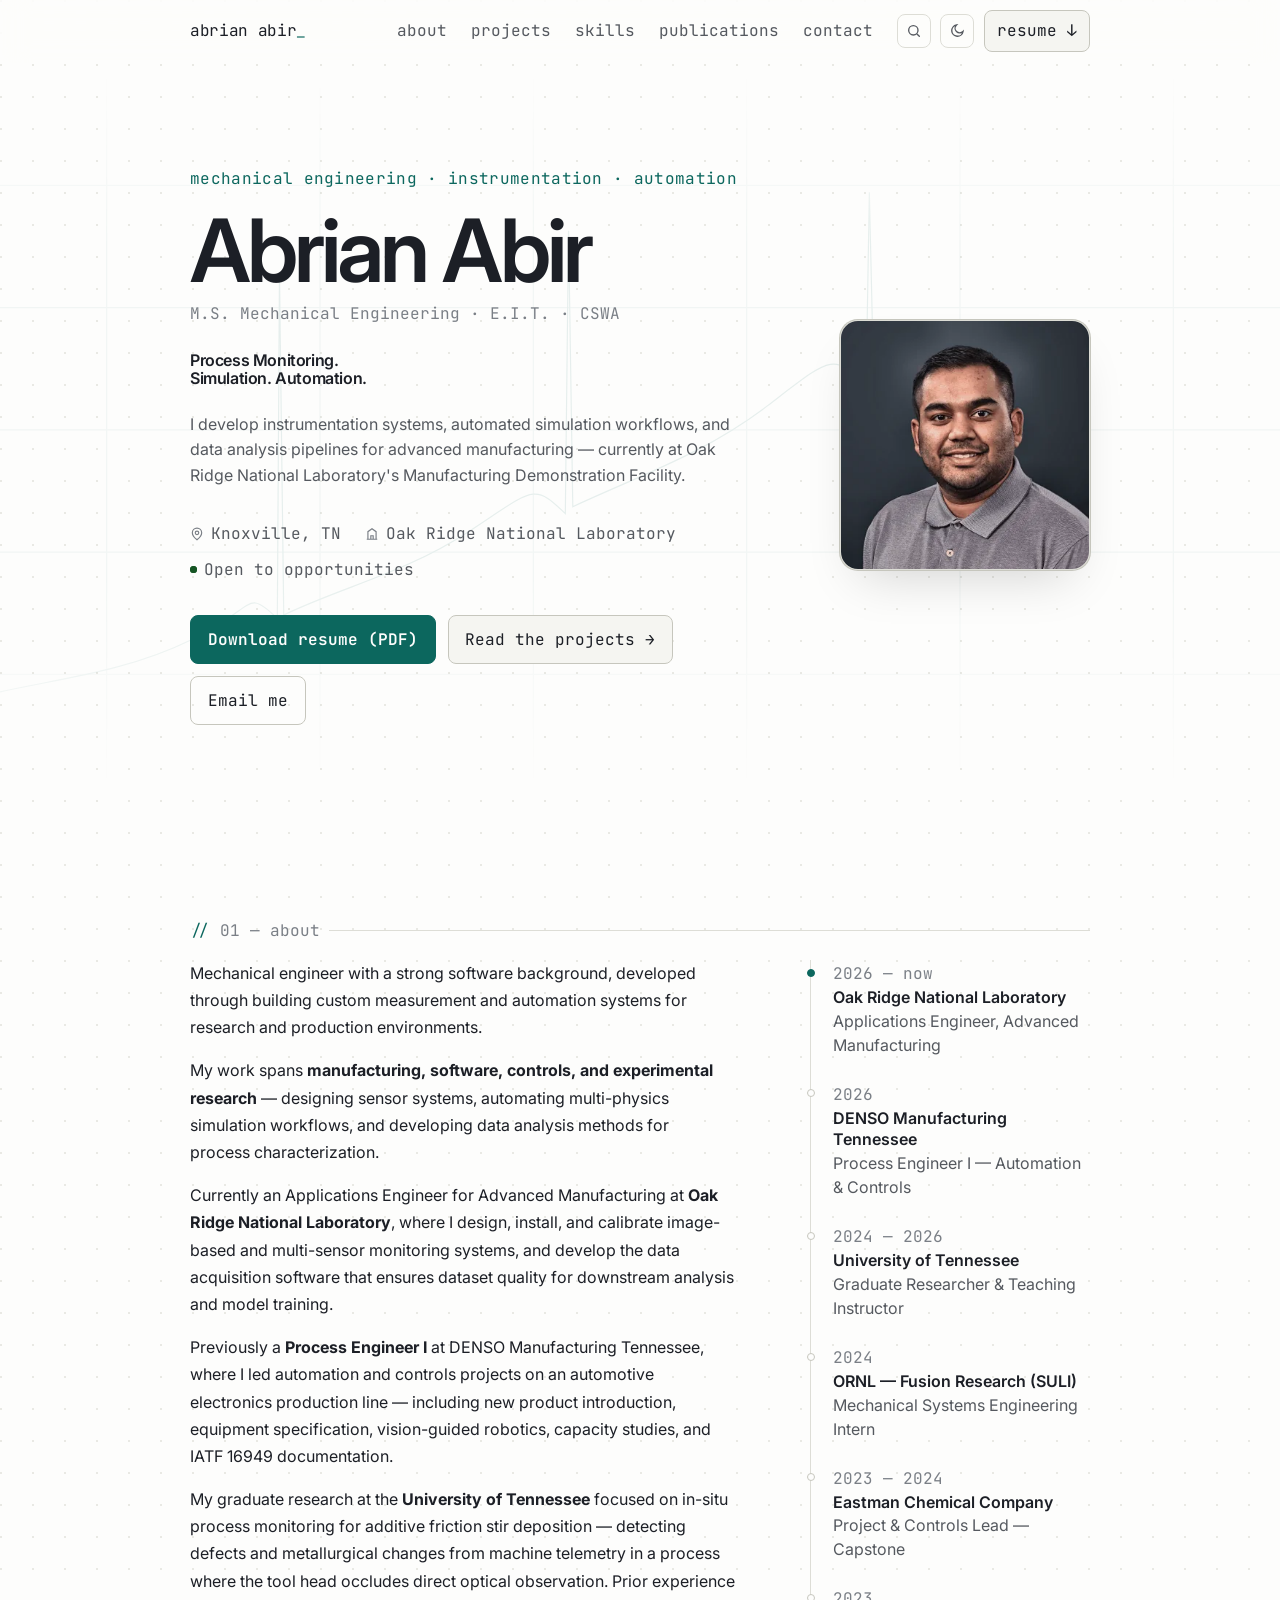
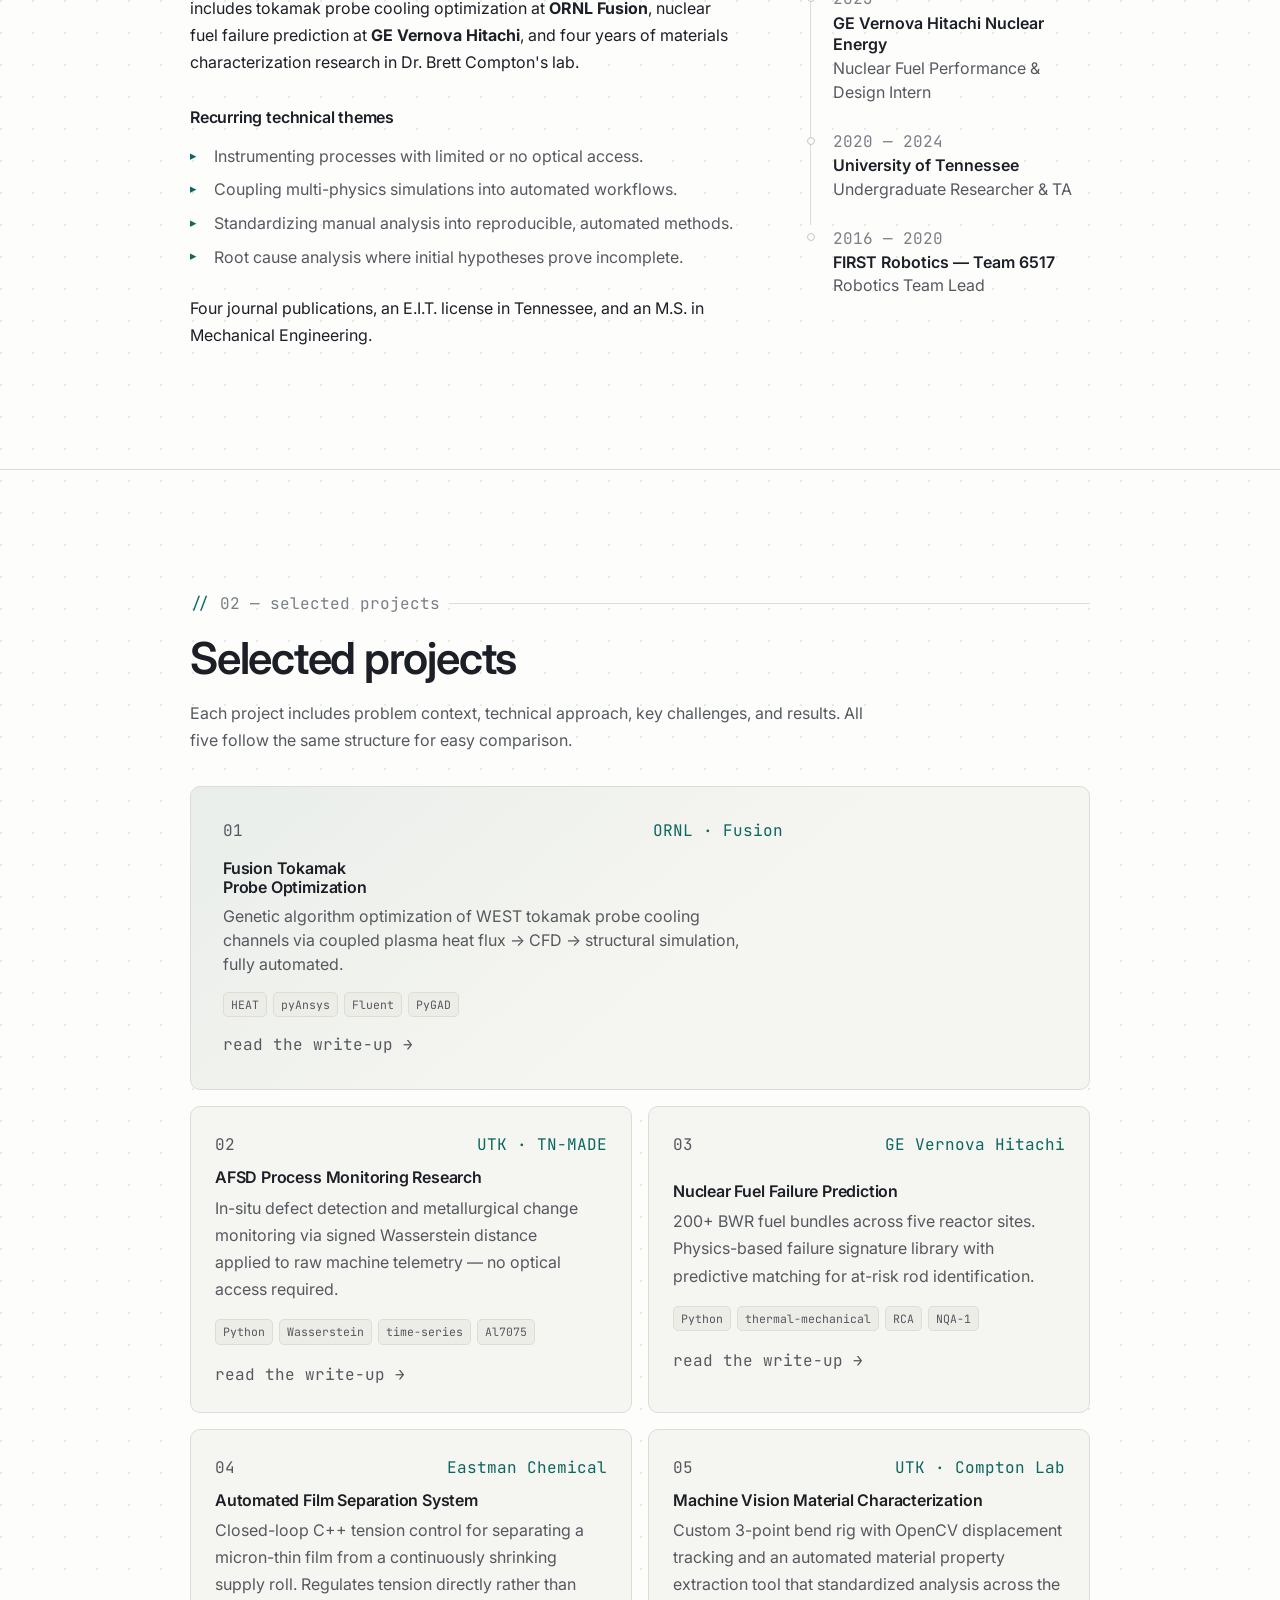
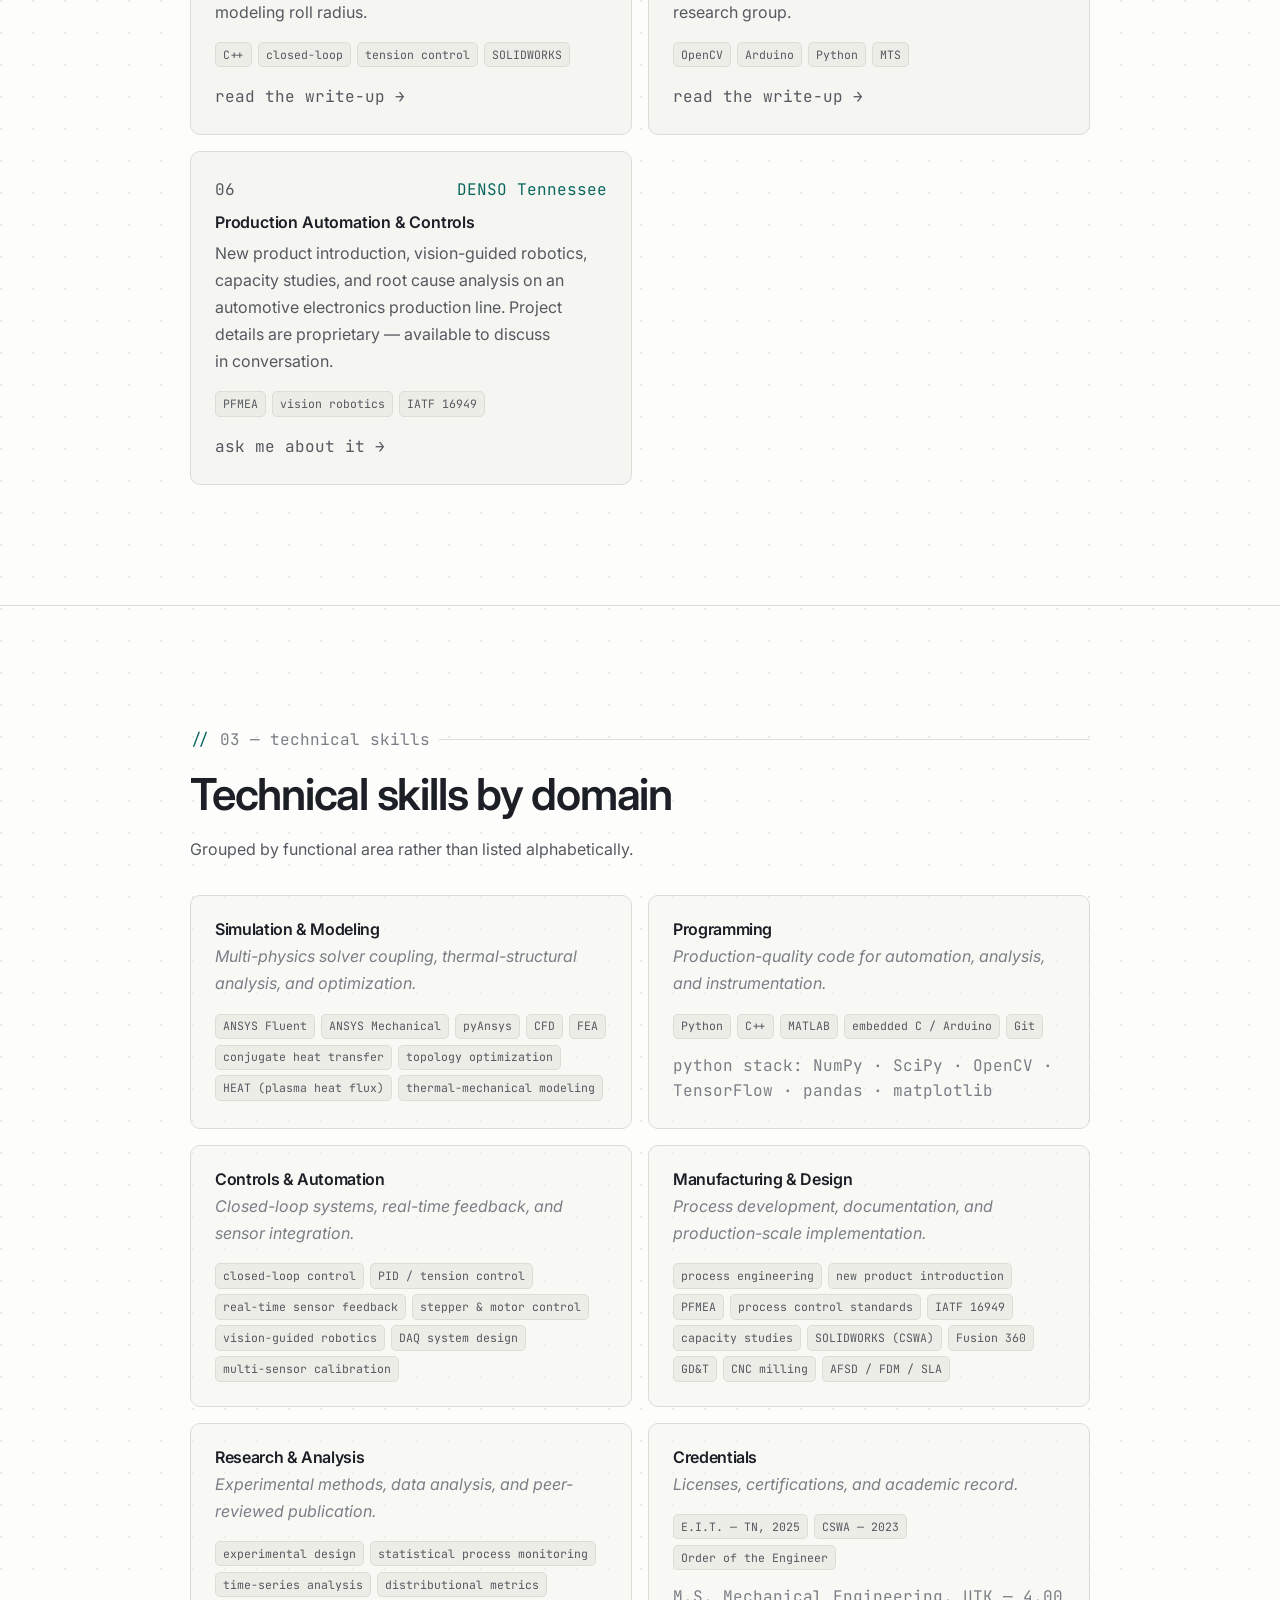
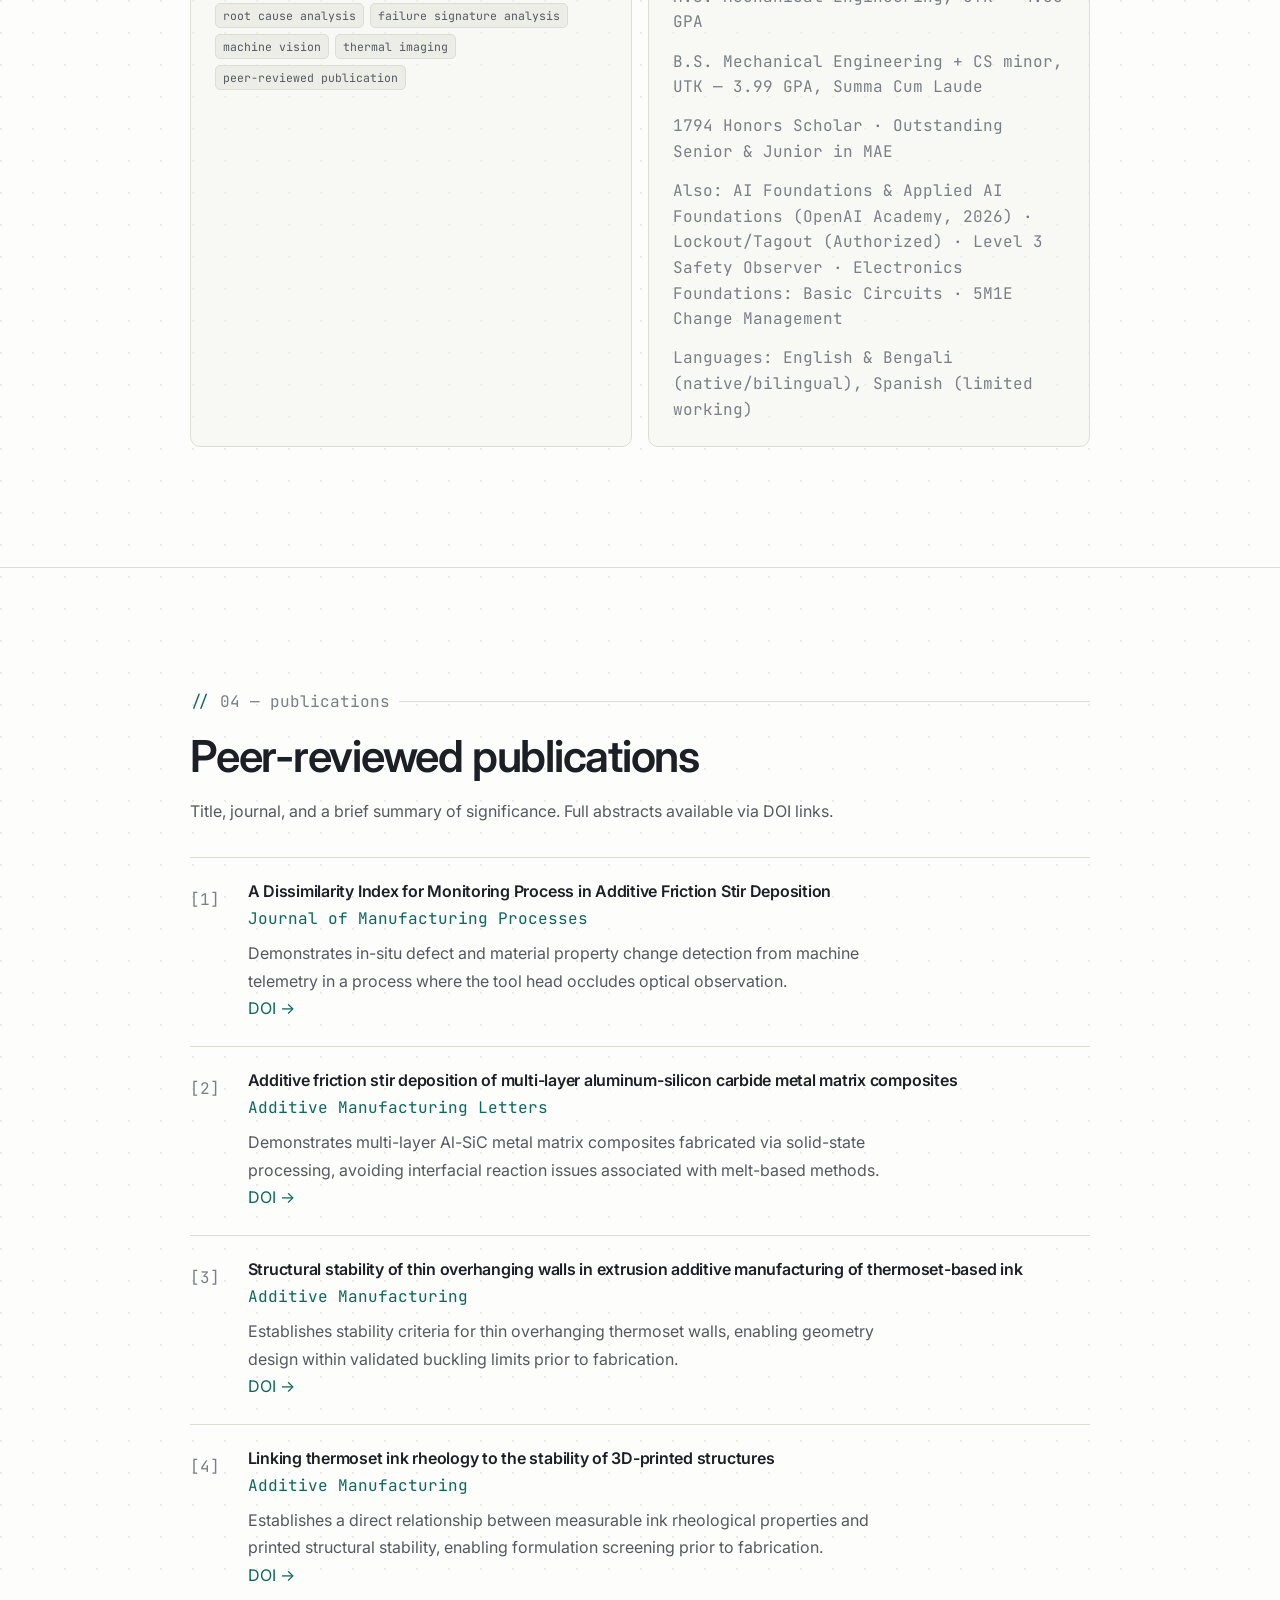
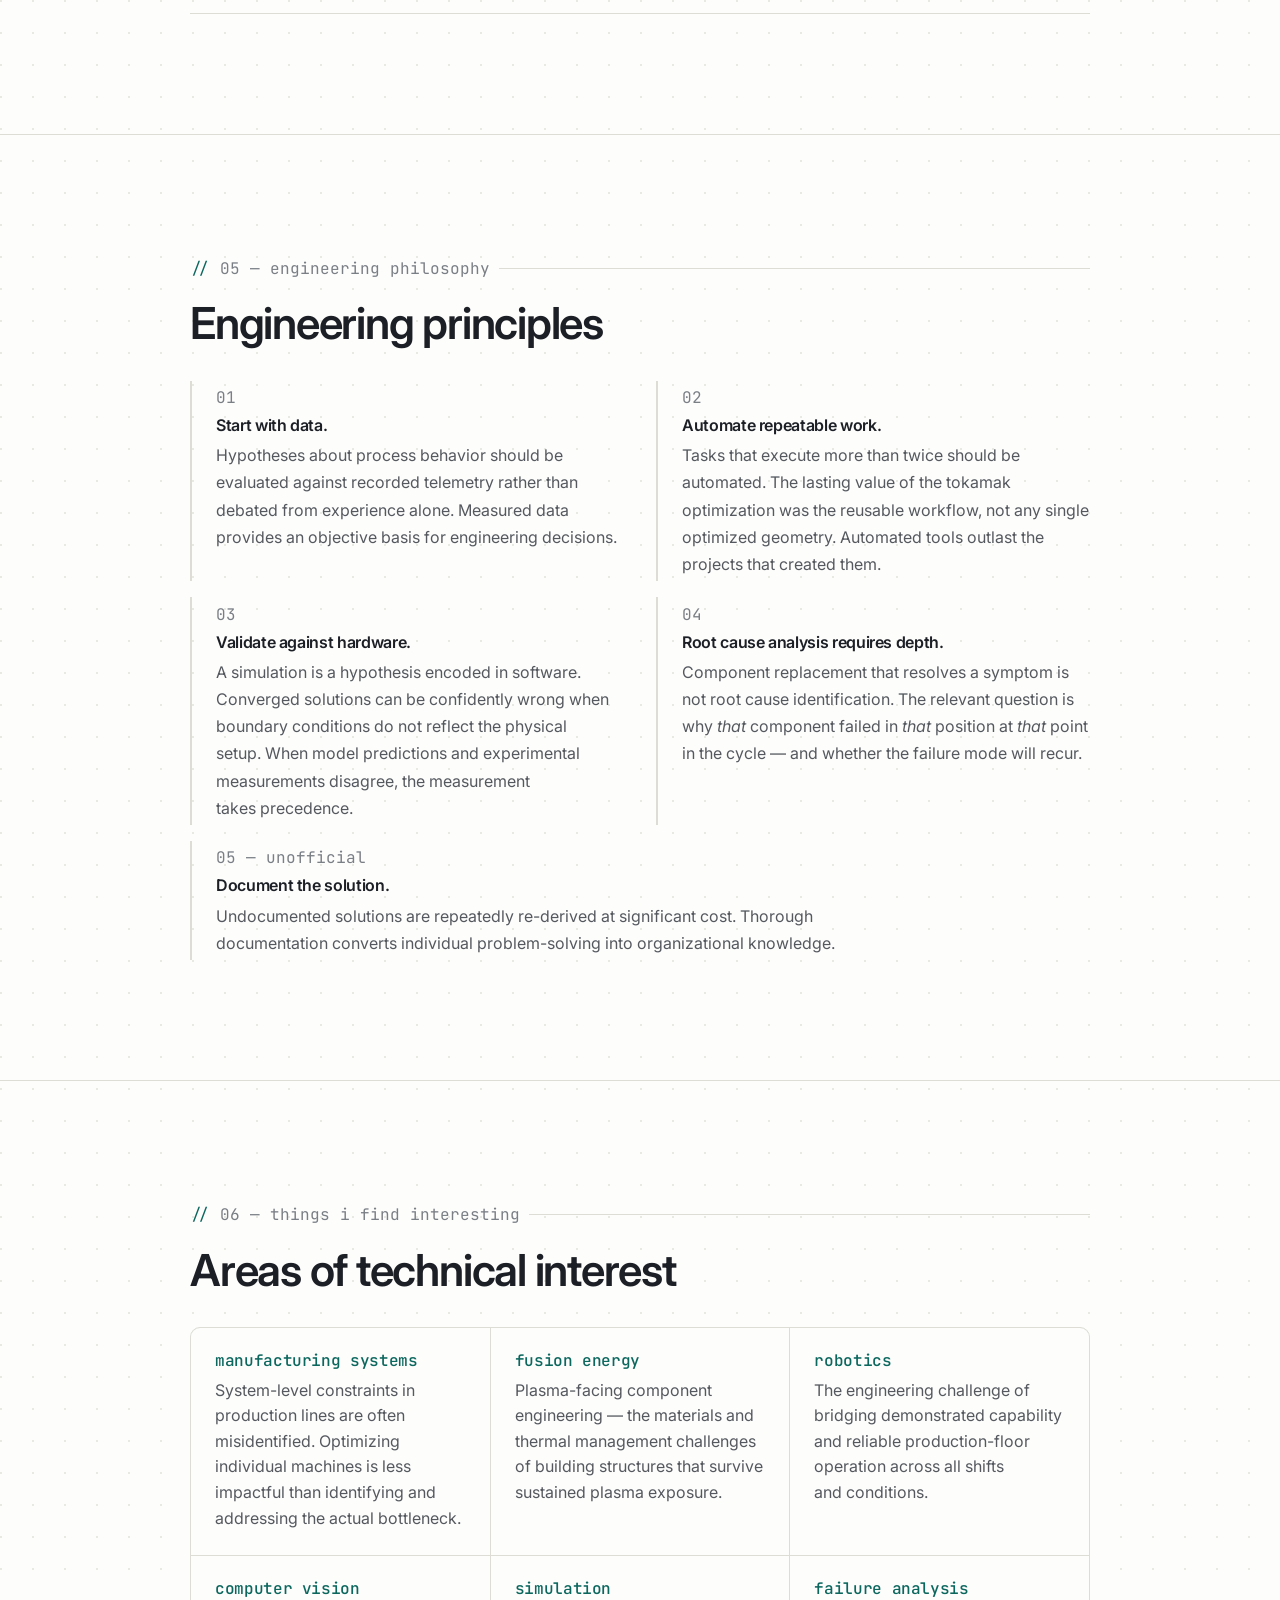
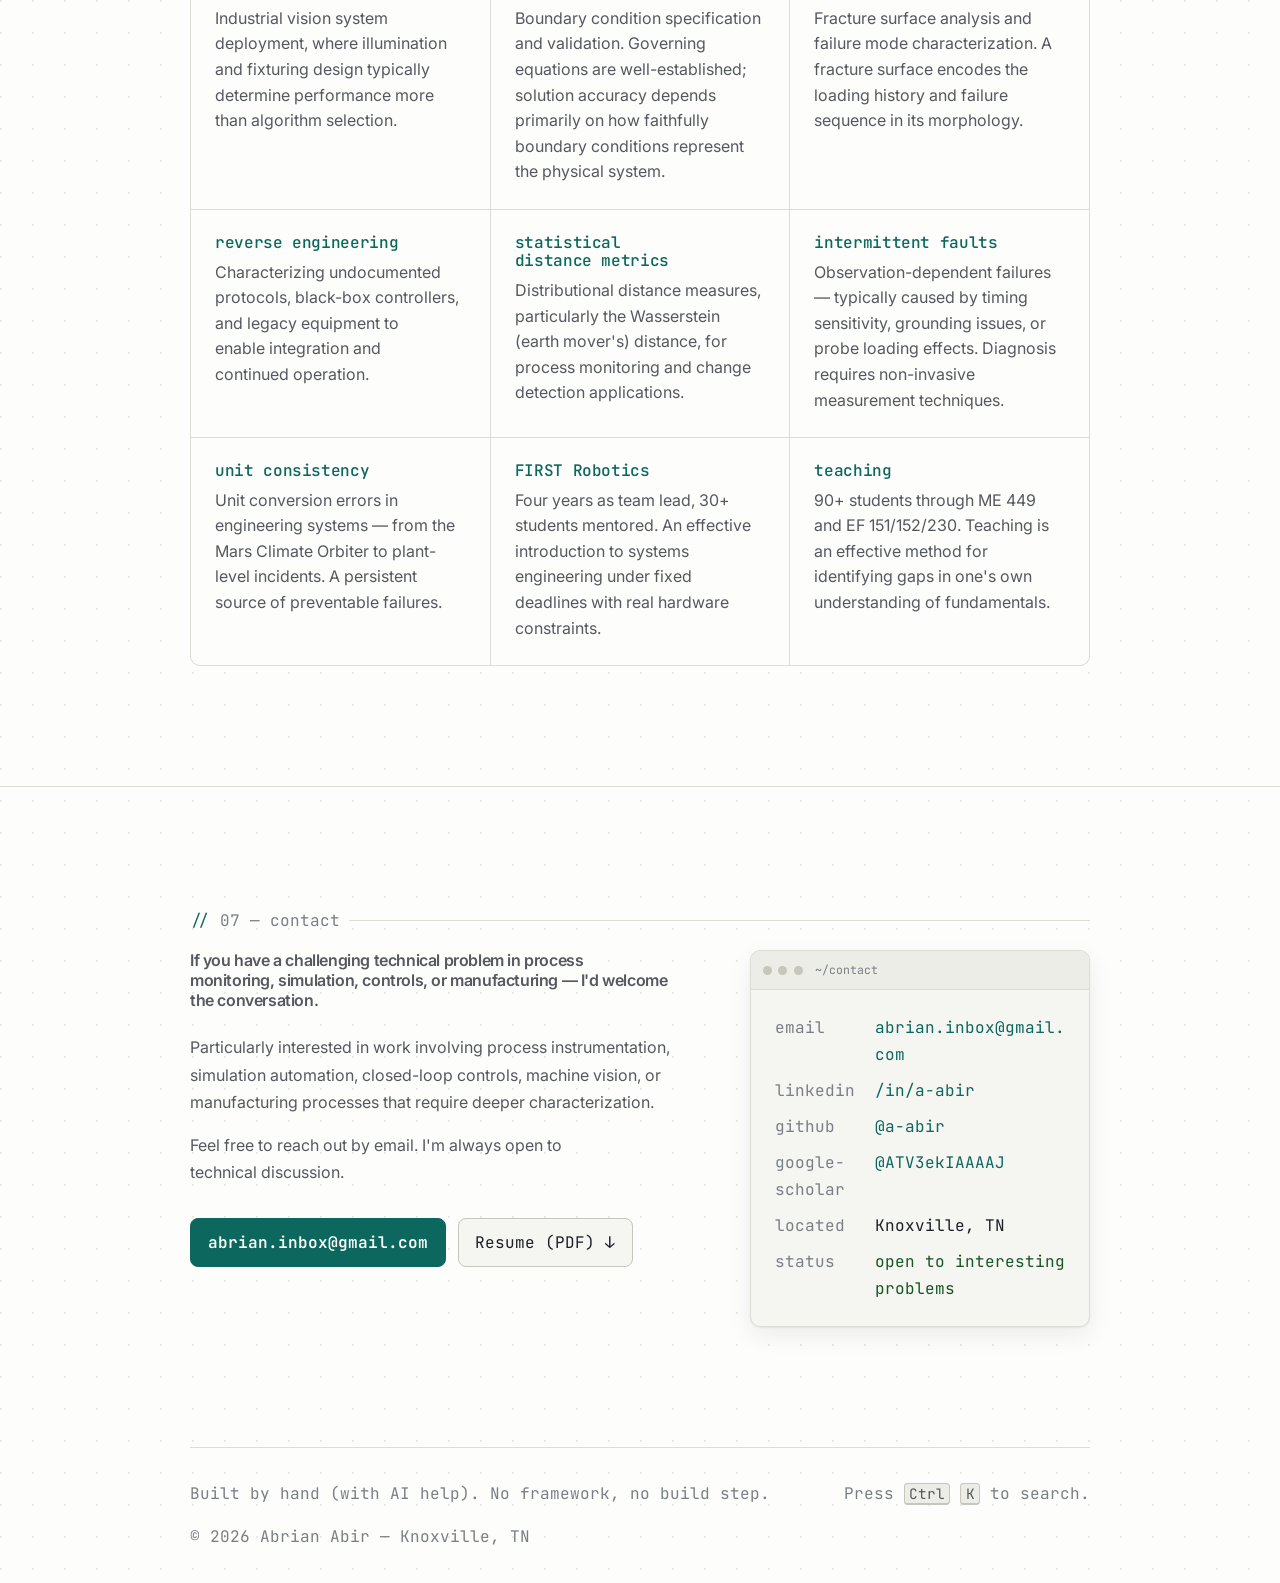
==== commit 9ee6e564: "Optimize site rendering and refresh built pages Improves runtime performance by moving scroll progre" ====
--- a/index.html
+++ b/index.html
@@ -1,39 +1,12 @@
-<!DOCTYPE html>
-<html lang="en" data-theme="light">
-<head>
-<meta charset="utf-8">
-<meta name="viewport" content="width=device-width, initial-scale=1">
-<title>Abrian Abir — Mechanical Engineer, Instrumentation & Automation</title>
-<meta name="description" content="Abrian Abir — mechanical engineer working on process monitoring, simulation automation, controls, and machine vision. Oak Ridge National Laboratory, Knoxville TN.">
-<meta name="author" content="Abrian Abir">
-<meta name="theme-color" content="#FDFDFC">
-<link rel="canonical" href="https://a-abir.github.io/">
-<meta property="og:type" content="website">
-<meta property="og:url" content="https://a-abir.github.io/">
-<meta property="og:title" content="Abrian Abir — Mechanical Engineer">
-<meta property="og:description" content="Abrian Abir — mechanical engineer working on process monitoring, simulation automation, controls, and machine vision. Oak Ridge National Laboratory, Knoxville TN.">
-<meta property="og:image" content="https://a-abir.github.io/assets/img/og/og-home.png">
-<meta property="og:image:width" content="1200">
-<meta property="og:image:height" content="630">
-<meta property="og:image:alt" content="Abrian Abir — mechanical engineering · instrumentation · automation">
-<meta name="twitter:card" content="summary_large_image">
-<link rel="icon" href="data:image/svg+xml,<svg xmlns='http://www.w3.org/2000/svg' viewBox='0 0 100 100'><rect width='100' height='100' rx='18' fill='%230D1117'/><text y='.9em' x='50%25' text-anchor='middle' font-size='62' font-family='monospace' fill='%234FD1C5'>a</text></svg>">
-<link rel="preconnect" href="https://fonts.googleapis.com">
-<link rel="preconnect" href="https://fonts.gstatic.com" crossorigin>
-<link href="https://fonts.googleapis.com/css2?family=Inter:wght@400;500;600;700&amp;family=JetBrains+Mono:wght@400;500&amp;display=swap" rel="stylesheet">
-<link rel="stylesheet" href="assets/css/style.min.css">
-<link rel="expect" href="#main" blocking="render">
-<script>
+<!DOCTYPE html><html lang="en" data-theme="light"><head><meta charset="utf-8"><meta name="viewport" content="width=device-width, initial-scale=1"><title>Abrian Abir — Mechanical Engineer, Instrumentation & Automation</title><meta name="description" content="Abrian Abir — mechanical engineer working on process monitoring, simulation automation, controls, and machine vision. Oak Ridge National Laboratory, Knoxville TN."><meta name="author" content="Abrian Abir"><meta name="theme-color" content="#FDFDFC"><link rel="canonical" href="https://a-abir.github.io/"><meta property="og:type" content="website"><meta property="og:url" content="https://a-abir.github.io/"><meta property="og:title" content="Abrian Abir — Mechanical Engineer, Instrumentation & Automation"><meta property="og:description" content="Abrian Abir — mechanical engineer working on process monitoring, simulation automation, controls, and machine vision. Oak Ridge National Laboratory, Knoxville TN."><meta property="og:image" content="https://a-abir.github.io/assets/img/og/og-home.png"><meta property="og:image:width" content="1200"><meta property="og:image:height" content="630"><meta property="og:image:alt" content="Abrian Abir — mechanical engineering · instrumentation · automation"><meta name="twitter:card" content="summary_large_image"><link rel="icon" href="data:image/svg+xml,<svg xmlns='http://www.w3.org/2000/svg' viewBox='0 0 100 100'><rect width='100' height='100' rx='18' fill='%230D1117'/><text y='.9em' x='50%25' text-anchor='middle' font-size='62' font-family='monospace' fill='%234FD1C5'>a</text></svg>"><link rel="preconnect" href="https://fonts.googleapis.com"><link rel="preconnect" href="https://fonts.gstatic.com" crossorigin><link rel="preload" as="style" href="https://fonts.googleapis.com/css2?family=Inter:wght@400;500;600;700&amp;family=JetBrains+Mono:wght@400;500&amp;display=swap"><link rel="stylesheet" href="https://fonts.googleapis.com/css2?family=Inter:wght@400;500;600;700&amp;family=JetBrains+Mono:wght@400;500&amp;display=swap" media="print" onload="this.media='all'"><noscript><link rel="stylesheet" href="https://fonts.googleapis.com/css2?family=Inter:wght@400;500;600;700&amp;family=JetBrains+Mono:wght@400;500&amp;display=swap"></noscript><link rel="stylesheet" href="assets/css/style.min.css?v=614cabe03f"><link rel="expect" href="#main" blocking="render"><script>
   (() => { try {
     const s = localStorage.getItem('theme');
     document.documentElement.dataset.theme =
       s || (matchMedia('(prefers-color-scheme: light)').matches ? 'light' : 'dark');
   } catch { document.documentElement.dataset.theme = 'light'; } })();
-</script>
-<script type="speculationrules">
+</script><script type="speculationrules">
 {"prefetch":[{"where":{"selector_matches":".card a, .proj-nav a, .backlink, .pal a"},"eagerness":"moderate"}]}
-</script>
-<script type="application/ld+json">
+</script><script type="application/ld+json">
 {
   "@context": "https://schema.org",
   "@type": "Person",
@@ -68,418 +41,30 @@
     "Python"
   ]
 }
-</script>
-</head>
-<body>
-<div class="progress" aria-hidden="true"></div>
-<a class="skip" href="#main">Skip to content</a>
-
-<header class="nav">
-  <div class="nav__inner">
-    <a class="nav__brand" href="#top">abrian&nbsp;abir</a>
-    <nav aria-label="Primary">
-      <ul class="nav__links"><li><a href="#about">about</a></li><li><a href="#projects">projects</a></li><li><a href="#skills">skills</a></li><li><a href="#publications">publications</a></li><li><a href="#contact">contact</a></li></ul>
-    </nav>
-    <div class="nav__actions">
-      <button class="icon-btn" data-open-palette aria-label="Search (Ctrl K)" title="Search — Ctrl K"><svg viewBox="0 0 24 24" fill="none" stroke="currentColor" stroke-width="2" stroke-linecap="round"><circle cx="11" cy="11" r="7"/><path d="m20 20-3.2-3.2"/></svg></button>
-      <button class="icon-btn" id="theme-toggle" aria-label="Switch theme" title="Toggle theme"><svg class="i-sun" viewBox="0 0 24 24" fill="none" stroke="currentColor" stroke-width="2" stroke-linecap="round"><circle cx="12" cy="12" r="4.2"/><path d="M12 2v2M12 20v2M2 12h2M20 12h2M4.9 4.9l1.4 1.4M17.7 17.7l1.4 1.4M19.1 4.9l-1.4 1.4M6.3 17.7l-1.4 1.4"/></svg><svg class="i-moon" viewBox="0 0 24 24" fill="none" stroke="currentColor" stroke-width="2" stroke-linecap="round"><path d="M21 12.8A8.5 8.5 0 1 1 11.2 3a6.6 6.6 0 0 0 9.8 9.8Z"/></svg></button>
-      <a class="btn btn--sm nav__resume" href="resume.pdf" download>resume ↓</a>
-      <button class="icon-btn nav__burger" id="nav-toggle" aria-label="Open menu"
-              aria-expanded="false" aria-controls="nav-mobile">
-        <span class="i-open"><svg viewBox="0 0 24 24" fill="none" stroke="currentColor" stroke-width="2" stroke-linecap="round"><path d="M4 7h16M4 12h16M4 17h16"/></svg></span><span class="i-close"><svg viewBox="0 0 24 24" fill="none" stroke="currentColor" stroke-width="2" stroke-linecap="round"><path d="M6 6l12 12M18 6L6 18"/></svg></span>
-      </button>
-    </div>
-  </div>
-
-  <!-- Mobile menu. Below 760px the inline links are hidden; without this the
-       command palette was the only way to navigate, which nobody discovers. -->
-  <div class="nav__mobile" id="nav-mobile" hidden>
-    <nav aria-label="Mobile">
-      <ul><li><a href="#about">about</a></li><li><a href="#projects">projects</a></li><li><a href="#skills">skills</a></li><li><a href="#philosophy">philosophy</a></li><li><a href="#interests">interests</a></li><li><a href="#publications">publications</a></li><li><a href="#contact">contact</a></li></ul>
-    </nav>
-    <a class="btn btn--primary nav__mobile-cta" href="resume.pdf" download>Download resume (PDF)</a>
-  </div>
-</header>
-
-<main id="main">
-<span id="top"></span>
-
-<section class="hero">
-  <svg class="hero__plot" viewBox="0 0 1200 420" preserveAspectRatio="none" aria-hidden="true">
-    <g class="grid">
-      <path d="M0 70H1200M0 140H1200M0 210H1200M0 280H1200M0 350H1200"/>
-      <path d="M100 0V420M300 0V420M500 0V420M700 0V420M900 0V420M1100 0V420"/>
-    </g>
-    <path class="trace" d="M0 360 C 60 352, 120 348, 180 330 S 230 300, 260 318 L 262 120 L 266 316 C 320 300, 380 292, 440 268 S 500 240, 530 258 L 533 96 L 537 254 C 600 236, 660 224, 720 196 S 780 166, 812 184 L 815 74 L 819 180 C 880 160, 940 148, 1000 124 S 1120 92, 1200 78"/>
-  </svg>
-  <div class="wrap hero__inner">
-    <div class="hero__copy">
-    <p class="eyebrow">mechanical engineering · instrumentation · automation</p>
-    <h1>Abrian Abir</h1>
-    <p class="hero__creds">M.S. Mechanical Engineering · E.I.T. · CSWA</p>
-    <p class="hero__headline" id="headline" data-lines='["Process Monitoring. Simulation. Automation.", "Instrumentation and Data-Driven Manufacturing.", "Building the Measurement Systems That Close the Loop.", "From Sensor Data to Engineering Decisions.", "Bridging Simulation, Controls, and the Production Floor."]'><span id="headline-text"></span><span class="cursor" aria-hidden="true">|</span></p>
-    <p class="hero__pitch">I develop instrumentation systems, automated simulation workflows, and data analysis pipelines for advanced manufacturing — currently at Oak Ridge National Laboratory's Manufacturing Demonstration Facility.</p>
-    <p class="hero__meta">
-      <span><svg viewBox="0 0 24 24" fill="none" stroke="currentColor" stroke-width="2"><path d="M20 10c0 6-8 12-8 12s-8-6-8-12a8 8 0 0 1 16 0Z"/><circle cx="12" cy="10" r="3"/></svg> Knoxville, TN</span>
-      <span><svg viewBox="0 0 24 24" fill="none" stroke="currentColor" stroke-width="2"><path d="M3 21h18M5 21V8l7-5 7 5v13M10 21v-6h4v6"/></svg> Oak Ridge National Laboratory</span>
-      <span><i class="dot" aria-hidden="true"></i> Open to opportunities</span>
-    </p>
-    <div class="hero__cta">
-      <a class="btn btn--primary" href="resume.pdf" download>Download resume (PDF)</a>
-      <a class="btn" href="#projects">Read the projects →</a>
-      <a class="btn btn--ghost" href="mailto:abrian.inbox@gmail.com">Email me</a>
-    </div>
-    </div>
-    <figure class="hero__portrait">
-      <picture>
-        <source srcset="assets/img/portrait.webp 2x, assets/img/portrait@1x.webp 1x" type="image/webp">
-        <img src="assets/img/portrait.png" alt="Abrian Abir"
-             width="340" height="340"
-             fetchpriority="high" decoding="async">
-      </picture>
-    </figure>
-  </div>
-</section>
-
-<section id="about">
-  <div class="wrap">
-    <h2 class="sec-label reveal">01 — about</h2>
-    <div class="about-grid">
-      <div class="reveal">
-      <p>Mechanical engineer with a strong software background, developed through building custom measurement and automation systems for research and production environments.</p>
-      <p>My work spans <strong>manufacturing, software, controls, and experimental research</strong> — designing sensor systems, automating multi-physics simulation workflows, and developing data analysis methods for process characterization.</p>
-      <p>Currently an Applications Engineer for Advanced Manufacturing at <strong>Oak Ridge National Laboratory</strong>, where I design, install, and calibrate image-based and multi-sensor monitoring systems, and develop the data acquisition software that ensures dataset quality for downstream analysis and model training.</p>
-      <p>Previously a <strong>Process Engineer I</strong> at DENSO Manufacturing Tennessee, where I led automation and controls projects on an automotive electronics production line — including new product introduction, equipment specification, vision-guided robotics, capacity studies, and IATF 16949 documentation.</p>
-      <p>My graduate research at the <strong>University of Tennessee</strong> focused on in-situ process monitoring for additive friction stir deposition — detecting defects and metallurgical changes from machine telemetry in a process where the tool head occludes direct optical observation. Prior experience includes tokamak probe cooling optimization at <strong>ORNL Fusion</strong>, nuclear fuel failure prediction at <strong>GE Vernova Hitachi</strong>, and four years of materials characterization research in Dr. Brett Compton's lab.</p>
-        <h3>Recurring technical themes</h3>
-        <ul class="tick-list">
-          <li><span>Instrumenting processes with limited or no optical access.</span></li>
-          <li><span>Coupling multi-physics simulations into automated workflows.</span></li>
-          <li><span>Standardizing manual analysis into reproducible, automated methods.</span></li>
-          <li><span>Root cause analysis where initial hypotheses prove incomplete.</span></li>
-        </ul>
-        <p class="about-closer">Four journal publications, an E.I.T. license in Tennessee, and an M.S. in Mechanical Engineering.</p>
-      </div>
-      <aside class="reveal" aria-label="Career timeline">
-        <ol class="timeline">
-          <li data-now>
-            <span class="yr">2026 — now</span>
-            <span class="org">Oak Ridge National Laboratory</span>
-            <span class="role">Applications Engineer, Advanced Manufacturing</span>
-          </li>
-          <li>
-            <span class="yr">2026</span>
-            <span class="org">DENSO Manufacturing Tennessee</span>
-            <span class="role">Process Engineer I — Automation & Controls</span>
-          </li>
-          <li>
-            <span class="yr">2024 — 2026</span>
-            <span class="org">University of Tennessee</span>
-            <span class="role">Graduate Researcher & Teaching Instructor</span>
-          </li>
-          <li>
-            <span class="yr">2024</span>
-            <span class="org">ORNL — Fusion Research (SULI)</span>
-            <span class="role">Mechanical Systems Engineering Intern</span>
-          </li>
-          <li>
-            <span class="yr">2023 — 2024</span>
-            <span class="org">Eastman Chemical Company</span>
-            <span class="role">Project & Controls Lead — Capstone</span>
-          </li>
-          <li>
-            <span class="yr">2023</span>
-            <span class="org">GE Vernova Hitachi Nuclear Energy</span>
-            <span class="role">Nuclear Fuel Performance & Design Intern</span>
-          </li>
-          <li>
-            <span class="yr">2020 — 2024</span>
-            <span class="org">University of Tennessee</span>
-            <span class="role">Undergraduate Researcher & TA</span>
-          </li>
-          <li>
-            <span class="yr">2016 — 2020</span>
-            <span class="org">FIRST Robotics — Team 6517</span>
-            <span class="role">Robotics Team Lead</span>
-          </li>
-        </ol>
-      </aside>
-    </div>
-  </div>
-</section>
-
-<section id="projects">
-  <div class="wrap">
-    <h2 class="sec-label reveal">02 — selected projects</h2>
-    <div class="sec-head reveal">
-      <h3>Selected projects</h3>
-      <p>Each project includes problem context, technical approach, key challenges, and results. All five follow the same structure for easy comparison.</p>
-    </div>
-    <div class="cards">
-      <article class="card reveal" data-slug="tokamak-probe">
-        <p class="card__idx"><span>01</span><span class="org">ORNL · Fusion</span></p>
-        <h3><a href="projects/tokamak-probe.html">Fusion Tokamak Probe Optimization</a></h3>
-        <p>Genetic algorithm optimization of WEST tokamak probe cooling channels via coupled plasma heat flux → CFD → structural simulation, fully automated.</p>
-        <div class="card__tags"><span class="tag">HEAT</span><span class="tag">pyAnsys</span><span class="tag">Fluent</span><span class="tag">PyGAD</span></div>
-        <p class="card__more">read the write-up <span class="arw">→</span></p>
-      </article>
-      <article class="card reveal" data-slug="afsd-monitoring">
-        <p class="card__idx"><span>02</span><span class="org">UTK · TN-MADE</span></p>
-        <h3><a href="projects/afsd-monitoring.html">AFSD Process Monitoring Research</a></h3>
-        <p>In-situ defect detection and metallurgical change monitoring via signed Wasserstein distance applied to raw machine telemetry — no optical access required.</p>
-        <div class="card__tags"><span class="tag">Python</span><span class="tag">Wasserstein</span><span class="tag">time-series</span><span class="tag">Al7075</span></div>
-        <p class="card__more">read the write-up <span class="arw">→</span></p>
-      </article>
-      <article class="card reveal" data-slug="fuel-failure">
-        <p class="card__idx"><span>03</span><span class="org">GE Vernova Hitachi</span></p>
-        <h3><a href="projects/fuel-failure.html">Nuclear Fuel Failure Prediction</a></h3>
-        <p>200+ BWR fuel bundles across five reactor sites. Physics-based failure signature library with predictive matching for at-risk rod identification.</p>
-        <div class="card__tags"><span class="tag">Python</span><span class="tag">thermal-mechanical</span><span class="tag">RCA</span><span class="tag">NQA-1</span></div>
-        <p class="card__more">read the write-up <span class="arw">→</span></p>
-      </article>
-      <article class="card reveal" data-slug="film-separator">
-        <p class="card__idx"><span>04</span><span class="org">Eastman Chemical</span></p>
-        <h3><a href="projects/film-separator.html">Automated Film Separation System</a></h3>
-        <p>Closed-loop C++ tension control for separating a micron-thin film from a continuously shrinking supply roll. Regulates tension directly rather than modeling roll radius.</p>
-        <div class="card__tags"><span class="tag">C++</span><span class="tag">closed-loop</span><span class="tag">tension control</span><span class="tag">SOLIDWORKS</span></div>
-        <p class="card__more">read the write-up <span class="arw">→</span></p>
-      </article>
-      <article class="card reveal" data-slug="machine-vision">
-        <p class="card__idx"><span>05</span><span class="org">UTK · Compton Lab</span></p>
-        <h3><a href="projects/machine-vision.html">Machine Vision Material Characterization</a></h3>
-        <p>Custom 3-point bend rig with OpenCV displacement tracking and an automated material property extraction tool that standardized analysis across the research group.</p>
-        <div class="card__tags"><span class="tag">OpenCV</span><span class="tag">Arduino</span><span class="tag">Python</span><span class="tag">MTS</span></div>
-        <p class="card__more">read the write-up <span class="arw">→</span></p>
-      </article>
-      <article class="card reveal">
-        <p class="card__idx"><span>06</span><span class="org">DENSO Tennessee</span></p>
-        <h3><a href="#contact">Production Automation & Controls</a></h3>
-        <p>New product introduction, vision-guided robotics, capacity studies, and root cause analysis on an automotive electronics production line. Project details are proprietary — available to discuss in conversation.</p>
-        <div class="card__tags"><span class="tag">PFMEA</span><span class="tag">vision robotics</span><span class="tag">IATF 16949</span></div>
-        <p class="card__more">ask me about it <span class="arw">→</span></p>
-      </article>
-    </div>
-  </div>
-</section>
-
-<section id="skills">
-  <div class="wrap">
-    <h2 class="sec-label reveal">03 — technical skills</h2>
-    <div class="sec-head reveal">
-      <h3>Technical skills by domain</h3>
-      <p>Grouped by functional area rather than listed alphabetically.</p>
-    </div>
-    <div class="skills">
-      <div class="skillgroup reveal">
-        <h4>Simulation & Modeling</h4>
-        <p>Multi-physics solver coupling, thermal-structural analysis, and optimization.</p>
-        <ul>
-          <li class="tag">ANSYS Fluent</li><li class="tag">ANSYS Mechanical</li><li class="tag">pyAnsys</li><li class="tag">CFD</li><li class="tag">FEA</li><li class="tag">conjugate heat transfer</li><li class="tag">topology optimization</li><li class="tag">HEAT (plasma heat flux)</li><li class="tag">thermal-mechanical modeling</li>
-          
-        </ul>
-      </div>
-      <div class="skillgroup reveal">
-        <h4>Programming</h4>
-        <p>Production-quality code for automation, analysis, and instrumentation.</p>
-        <ul>
-          <li class="tag">Python</li><li class="tag">C++</li><li class="tag">MATLAB</li><li class="tag">embedded C / Arduino</li><li class="tag">Git</li>
-          <li class="sub">python stack: NumPy · SciPy · OpenCV · TensorFlow · pandas · matplotlib</li>
-        </ul>
-      </div>
-      <div class="skillgroup reveal">
-        <h4>Controls & Automation</h4>
-        <p>Closed-loop systems, real-time feedback, and sensor integration.</p>
-        <ul>
-          <li class="tag">closed-loop control</li><li class="tag">PID / tension control</li><li class="tag">real-time sensor feedback</li><li class="tag">stepper & motor control</li><li class="tag">vision-guided robotics</li><li class="tag">DAQ system design</li><li class="tag">multi-sensor calibration</li>
-          
-        </ul>
-      </div>
-      <div class="skillgroup reveal">
-        <h4>Manufacturing & Design</h4>
-        <p>Process development, documentation, and production-scale implementation.</p>
-        <ul>
-          <li class="tag">process engineering</li><li class="tag">new product introduction</li><li class="tag">PFMEA</li><li class="tag">process control standards</li><li class="tag">IATF 16949</li><li class="tag">capacity studies</li><li class="tag">SOLIDWORKS (CSWA)</li><li class="tag">Fusion 360</li><li class="tag">GD&T</li><li class="tag">CNC milling</li><li class="tag">AFSD / FDM / SLA</li>
-          
-        </ul>
-      </div>
-      <div class="skillgroup reveal">
-        <h4>Research & Analysis</h4>
-        <p>Experimental methods, data analysis, and peer-reviewed publication.</p>
-        <ul>
-          <li class="tag">experimental design</li><li class="tag">statistical process monitoring</li><li class="tag">time-series analysis</li><li class="tag">distributional metrics</li><li class="tag">root cause analysis</li><li class="tag">failure signature analysis</li><li class="tag">machine vision</li><li class="tag">thermal imaging</li><li class="tag">peer-reviewed publication</li>
-          
-        </ul>
-      </div>
-      <div class="skillgroup reveal">
-        <h4>Credentials</h4>
-        <p>Licenses, certifications, and academic record.</p>
-        <ul>
-          <li class="tag">E.I.T. — TN, 2025</li><li class="tag">CSWA — 2023</li><li class="tag">Order of the Engineer</li>
-          <li class="sub">M.S. Mechanical Engineering, UTK — 4.00 GPA</li><li class="sub">B.S. Mechanical Engineering + CS minor, UTK — 3.99 GPA, Summa Cum Laude</li><li class="sub">1794 Honors Scholar · Outstanding Senior & Junior in MAE</li><li class="sub">Also: AI Foundations & Applied AI Foundations (OpenAI Academy, 2026) · Lockout/Tagout (Authorized) · Level 3 Safety Observer · Electronics Foundations: Basic Circuits · 5M1E Change Management</li><li class="sub">Languages: English & Bengali (native/bilingual), Spanish (limited working)</li>
-        </ul>
-      </div>
-    </div>
-  </div>
-</section>
-
-<section id="publications">
-  <div class="wrap">
-    <h2 class="sec-label reveal">04 — publications</h2>
-    <div class="sec-head reveal">
-      <h3>Peer-reviewed publications</h3>
-      <p>Title, journal, and a brief summary of significance. Full abstracts available via DOI links.</p>
-    </div>
-    <ol class="pubs reveal">
-      <li>
-        <div>
-          <h4>A Dissimilarity Index for Monitoring Process in Additive Friction Stir Deposition</h4>
-          <p class="journal">Journal of Manufacturing Processes</p>
-          <p class="why">Demonstrates in-situ defect and material property change detection from machine telemetry in a process where the tool head occludes optical observation.</p>
-          <p class="why"><a href="https://doi.org/10.1016/j.jmapro.2026.04.076" target="_blank" rel="noopener">DOI →</a></p>
-        </div>
-      </li>
-      <li>
-        <div>
-          <h4>Additive friction stir deposition of multi-layer aluminum-silicon carbide metal matrix composites</h4>
-          <p class="journal">Additive Manufacturing Letters</p>
-          <p class="why">Demonstrates multi-layer Al-SiC metal matrix composites fabricated via solid-state processing, avoiding interfacial reaction issues associated with melt-based methods.</p>
-          <p class="why"><a href="https://doi.org/10.1016/j.addlet.2025.100330" target="_blank" rel="noopener">DOI →</a></p>
-        </div>
-      </li>
-      <li>
-        <div>
-          <h4>Structural stability of thin overhanging walls in extrusion additive manufacturing of thermoset-based ink</h4>
-          <p class="journal">Additive Manufacturing</p>
-          <p class="why">Establishes stability criteria for thin overhanging thermoset walls, enabling geometry design within validated buckling limits prior to fabrication.</p>
-          <p class="why"><a href="https://doi.org/10.1016/j.addma.2022.102677" target="_blank" rel="noopener">DOI →</a></p>
-        </div>
-      </li>
-      <li>
-        <div>
-          <h4>Linking thermoset ink rheology to the stability of 3D-printed structures</h4>
-          <p class="journal">Additive Manufacturing</p>
-          <p class="why">Establishes a direct relationship between measurable ink rheological properties and printed structural stability, enabling formulation screening prior to fabrication.</p>
-          <p class="why"><a href="https://doi.org/10.1016/j.addma.2020.101621" target="_blank" rel="noopener">DOI →</a></p>
-        </div>
-      </li>
-    </ol>
-  </div>
-</section>
-
-<section id="philosophy">
-  <div class="wrap">
-    <h2 class="sec-label reveal">05 — engineering philosophy</h2>
-    <div class="sec-head reveal"><h3>Engineering principles</h3></div>
-    <div class="philo">
-      <article class="reveal">
-        <span class="n">01</span>
-        <h4>Start with data.</h4>
-        <p>Hypotheses about process behavior should be evaluated against recorded telemetry rather than debated from experience alone. Measured data provides an objective basis for engineering decisions.</p>
-      </article>
-      <article class="reveal">
-        <span class="n">02</span>
-        <h4>Automate repeatable work.</h4>
-        <p>Tasks that execute more than twice should be automated. The lasting value of the tokamak optimization was the reusable workflow, not any single optimized geometry. Automated tools outlast the projects that created them.</p>
-      </article>
-      <article class="reveal">
-        <span class="n">03</span>
-        <h4>Validate against hardware.</h4>
-        <p>A simulation is a hypothesis encoded in software. Converged solutions can be confidently wrong when boundary conditions do not reflect the physical setup. When model predictions and experimental measurements disagree, the measurement takes precedence.</p>
-      </article>
-      <article class="reveal">
-        <span class="n">04</span>
-        <h4>Root cause analysis requires depth.</h4>
-        <p>Component replacement that resolves a symptom is not root cause identification. The relevant question is why <em>that</em> component failed in <em>that</em> position at <em>that</em> point in the cycle — and whether the failure mode will recur.</p>
-      </article>
-      <article class="reveal" style="grid-column:1/-1">
-        <span class="n">05 — unofficial</span>
-        <h4>Document the solution.</h4>
-        <p>Undocumented solutions are repeatedly re-derived at significant cost. Thorough documentation converts individual problem-solving into organizational knowledge.</p>
-      </article>
-    </div>
-  </div>
-</section>
-
-<section id="interests">
-  <div class="wrap">
-    <h2 class="sec-label reveal">06 — things i find interesting</h2>
-    <div class="sec-head reveal"><h3>Areas of technical interest</h3></div>
-    <div class="interests reveal">
-      <div><h4>manufacturing systems</h4><p>System-level constraints in production lines are often misidentified. Optimizing individual machines is less impactful than identifying and addressing the actual bottleneck.</p></div>
-      <div><h4>fusion energy</h4><p>Plasma-facing component engineering — the materials and thermal management challenges of building structures that survive sustained plasma exposure.</p></div>
-      <div><h4>robotics</h4><p>The engineering challenge of bridging demonstrated capability and reliable production-floor operation across all shifts and conditions.</p></div>
-      <div><h4>computer vision</h4><p>Industrial vision system deployment, where illumination and fixturing design typically determine performance more than algorithm selection.</p></div>
-      <div><h4>simulation</h4><p>Boundary condition specification and validation. Governing equations are well-established; solution accuracy depends primarily on how faithfully boundary conditions represent the physical system.</p></div>
-      <div><h4>failure analysis</h4><p>Fracture surface analysis and failure mode characterization. A fracture surface encodes the loading history and failure sequence in its morphology.</p></div>
-      <div><h4>reverse engineering</h4><p>Characterizing undocumented protocols, black-box controllers, and legacy equipment to enable integration and continued operation.</p></div>
-      <div><h4>statistical distance metrics</h4><p>Distributional distance measures, particularly the Wasserstein (earth mover's) distance, for process monitoring and change detection applications.</p></div>
-      <div><h4>intermittent faults</h4><p>Observation-dependent failures — typically caused by timing sensitivity, grounding issues, or probe loading effects. Diagnosis requires non-invasive measurement techniques.</p></div>
-      <div><h4>unit consistency</h4><p>Unit conversion errors in engineering systems — from the Mars Climate Orbiter to plant-level incidents. A persistent source of preventable failures.</p></div>
-      <div><h4>FIRST Robotics</h4><p>Four years as team lead, 30+ students mentored. An effective introduction to systems engineering under fixed deadlines with real hardware constraints.</p></div>
-      <div><h4>teaching</h4><p>90+ students through ME 449 and EF 151/152/230. Teaching is an effective method for identifying gaps in one's own understanding of fundamentals.</p></div>
-    </div>
-  </div>
-</section>
-
-<section id="contact">
-  <div class="wrap">
-    <h2 class="sec-label reveal">07 — contact</h2>
-    <div class="contact-grid">
-      <div class="reveal">
-        <p class="contact-lead">If you have a challenging technical problem in process monitoring, simulation, controls, or manufacturing — I'd welcome the conversation.</p>
-      <p>Particularly interested in work involving process instrumentation, simulation automation, closed-loop controls, machine vision, or manufacturing processes that require deeper characterization.</p>
-      <p>Feel free to reach out by email. I'm always open to technical discussion.</p>
-        <div class="hero__cta" style="margin-top:2rem">
-          <a class="btn btn--primary" href="mailto:abrian.inbox@gmail.com">abrian.inbox@gmail.com</a>
-          <a class="btn" href="resume.pdf" download>Resume (PDF) ↓</a>
-        </div>
-      </div>
-      <div class="card-term reveal">
-        <div class="card-term__bar"><i></i><i></i><i></i><span>~/contact</span></div>
-        <dl>
-          <dt>email</dt>    <dd><a href="mailto:abrian.inbox@gmail.com" target="_blank" rel="noopener noreferrer">abrian.inbox@gmail.com</a></dd>
-          <dt>linkedin</dt> <dd><a href="https://linkedin.com/in/a-abir" target="_blank" rel="noopener noreferrer">/in/a-abir</a></dd>
-          <dt>github</dt>   <dd><a href="https://github.com/a-abir" target="_blank" rel="noopener noreferrer">@a-abir</a></dd>
-          <dt>google-scholar</dt> <dd><a href="https://scholar.google.com/citations?user=ATV3ekIAAAAJ" target="_blank" rel="noopener noreferrer">@ATV3ekIAAAAJ</a></dd>
-          <dt>located</dt>  <dd>Knoxville, TN</dd>
-          <dt>status</dt>   <dd style="color:var(--data-green)">open to interesting problems</dd>
-        </dl>
-      </div>
-    </div>
-  </div>
-</section>
-
-</main>
-
-<footer class="footer wrap">
-  <span>Built by hand (with AI help). No framework, no build step.</span>
-  <span>Press <kbd>Ctrl</kbd>&nbsp;<kbd>K</kbd> to search.</span>
-  <span>© <span id="yr">2026</span> Abrian Abir — Knoxville, TN</span>
-</footer>
-<dialog class="pal" id="palette" aria-label="Site search">
-  <div class="pal__box">
-    <input id="palette-input" type="text" placeholder="jump to…" autocomplete="off" spellcheck="false" aria-label="Search the site">
-    <ul id="palette-list">
-      <li><a href="#about">About<span>section</span></a></li>
-      <li><a href="#projects">Projects<span>section</span></a></li>
-      <li><a href="#skills">Skills<span>section</span></a></li>
-      <li><a href="#publications">Publications<span>section</span></a></li>
-      <li><a href="#contact">Contact<span>section</span></a></li>
-      <li><a href="#philosophy">Engineering Philosophy<span>section</span></a></li>
-      <li><a href="#interests">Things I Find Interesting<span>section</span></a></li>
-      <li><a href="projects/tokamak-probe.html">Fusion Tokamak Probe Optimization<span>project</span></a></li>
-      <li><a href="projects/afsd-monitoring.html">AFSD Process Monitoring Research<span>project</span></a></li>
-      <li><a href="projects/fuel-failure.html">Nuclear Fuel Failure Prediction<span>project</span></a></li>
-      <li><a href="projects/film-separator.html">Automated Film Separation System<span>project</span></a></li>
-      <li><a href="projects/machine-vision.html">Machine Vision Material Characterization<span>project</span></a></li>
-      <li><a href="resume.pdf">Download resume<span>pdf</span></a></li>
-      <li><a href="mailto:abrian.inbox@gmail.com">Email Abrian<span>mailto</span></a></li>
-      <li><a href="https://github.com/a-abir">GitHub<span>external</span></a></li>
-      <li><a href="https://linkedin.com/in/a-abir">LinkedIn<span>external</span></a></li>
-    </ul>
-    <p class="pal__foot"><kbd>↑</kbd><kbd>↓</kbd> navigate · <kbd>↵</kbd> open · <kbd>esc</kbd> or click outside to close</p>
-  </div>
-</dialog>
-<script src="assets/js/main.min.js" defer></script>
-</body>
-</html>
+</script></head><body><div class="progress" aria-hidden="true"></div><a class="skip" href="#main">Skip to content</a><header class="nav"><div class="nav__inner"><a class="nav__brand" href="#top">abrian&nbsp;abir</a><nav aria-label="Primary"><ul class="nav__links"><li><a href="#about">about</a></li><li><a href="#projects">projects</a></li><li><a href="#skills">skills</a></li><li><a href="#publications">publications</a></li><li><a href="#contact">contact</a></li></ul></nav><div class="nav__actions"><button class="icon-btn" data-open-palette aria-label="Search (Ctrl K)" title="Search — Ctrl K"><svg viewBox="0 0 24 24" fill="none" stroke="currentColor" stroke-width="2" stroke-linecap="round"><circle cx="11" cy="11" r="7"/><path d="m20 20-3.2-3.2"/></svg></button><button class="icon-btn" id="theme-toggle" aria-label="Switch theme" title="Toggle theme"><svg class="i-sun" viewBox="0 0 24 24" fill="none" stroke="currentColor" stroke-width="2" stroke-linecap="round"><circle cx="12" cy="12" r="4.2"/><path d="M12 2v2M12 20v2M2 12h2M20 12h2M4.9 4.9l1.4 1.4M17.7 17.7l1.4 1.4M19.1 4.9l-1.4 1.4M6.3 17.7l-1.4 1.4"/></svg><svg class="i-moon" viewBox="0 0 24 24" fill="none" stroke="currentColor" stroke-width="2" stroke-linecap="round"><path d="M21 12.8A8.5 8.5 0 1 1 11.2 3a6.6 6.6 0 0 0 9.8 9.8Z"/></svg></button><a class="btn btn--sm nav__resume" href="resume.pdf" download>resume ↓</a><button class="icon-btn nav__burger" id="nav-toggle" aria-label="Open menu"
+aria-expanded="false" aria-controls="nav-mobile"><span class="i-open"><svg viewBox="0 0 24 24" fill="none" stroke="currentColor" stroke-width="2" stroke-linecap="round"><path d="M4 7h16M4 12h16M4 17h16"/></svg></span><span class="i-close"><svg viewBox="0 0 24 24" fill="none" stroke="currentColor" stroke-width="2" stroke-linecap="round"><path d="M6 6l12 12M18 6L6 18"/></svg></span></button></div></div><div class="nav__mobile" id="nav-mobile" hidden><nav aria-label="Mobile"><ul><li><a href="#about">about</a></li><li><a href="#projects">projects</a></li><li><a href="#skills">skills</a></li><li><a href="#philosophy">philosophy</a></li><li><a href="#interests">interests</a></li><li><a href="#publications">publications</a></li><li><a href="#contact">contact</a></li></ul></nav><a class="btn btn--primary nav__mobile-cta" href="resume.pdf" download>Download resume (PDF)</a></div></header><main id="main"><span id="top"></span><section class="hero"><svg class="hero__plot" viewBox="0 0 1200 420" preserveAspectRatio="none" aria-hidden="true"><g class="grid"><path d="M0 70H1200M0 140H1200M0 210H1200M0 280H1200M0 350H1200"/><path d="M100 0V420M300 0V420M500 0V420M700 0V420M900 0V420M1100 0V420"/></g><path class="trace" d="M0 360 C 60 352, 120 348, 180 330 S 230 300, 260 318 L 262 120 L 266 316 C 320 300, 380 292, 440 268 S 500 240, 530 258 L 533 96 L 537 254 C 600 236, 660 224, 720 196 S 780 166, 812 184 L 815 74 L 819 180 C 880 160, 940 148, 1000 124 S 1120 92, 1200 78"/></svg><div class="wrap hero__inner"><div class="hero__copy"><p class="eyebrow">mechanical engineering · instrumentation · automation</p><h1>Abrian Abir</h1><p class="hero__creds">M.S. Mechanical Engineering · E.I.T. · CSWA</p><p class="hero__headline" id="headline" data-lines='["Process Monitoring. Simulation. Automation.", "Instrumentation and Data-Driven Manufacturing.", "Building the Measurement Systems That Close the Loop.", "From Sensor Data to Engineering Decisions.", "Bridging Simulation, Controls, and the Production Floor."]'><span id="headline-text"></span><span class="cursor" aria-hidden="true">|</span></p><p class="hero__pitch">I develop instrumentation systems, automated simulation workflows, and data analysis pipelines for advanced manufacturing — currently at Oak Ridge National Laboratory's Manufacturing Demonstration Facility.</p><p class="hero__meta"><span><svg viewBox="0 0 24 24" fill="none" stroke="currentColor" stroke-width="2"><path d="M20 10c0 6-8 12-8 12s-8-6-8-12a8 8 0 0 1 16 0Z"/><circle cx="12" cy="10" r="3"/></svg> Knoxville, TN</span>
+<span><svg viewBox="0 0 24 24" fill="none" stroke="currentColor" stroke-width="2"><path d="M3 21h18M5 21V8l7-5 7 5v13M10 21v-6h4v6"/></svg> Oak Ridge National Laboratory</span>
+<span><i class="dot" aria-hidden="true"></i> Open to opportunities</span></p><div class="hero__cta"><a class="btn btn--primary" href="resume.pdf" download>Download resume (PDF)</a>
+<a class="btn" href="#projects">Read the projects →</a>
+<a class="btn btn--ghost" href="mailto:abrian.inbox@gmail.com">Email me</a></div></div><figure class="hero__portrait"><picture><source type="image/webp" srcset="assets/img/portrait@1x.webp 170w, assets/img/portrait.webp 340w" sizes="(max-width: 820px) 150px, 250px"><img src="assets/img/portrait.png" alt="Abrian Abir"
+width="340" height="340"
+fetchpriority="high" decoding="async"></picture></figure></div></section><section id="about"><div class="wrap"><h2 class="sec-label reveal">01 — about</h2><div class="about-grid"><div class="reveal"><p>Mechanical engineer with a strong software background, developed through building custom measurement and automation systems for research and production environments.</p><p>My work spans <strong>manufacturing, software, controls, and experimental research</strong> — designing sensor systems, automating multi-physics simulation workflows, and developing data analysis methods for process characterization.</p><p>Currently an Applications Engineer for Advanced Manufacturing at <strong>Oak Ridge National Laboratory</strong>, where I design, install, and calibrate image-based and multi-sensor monitoring systems, and develop the data acquisition software that ensures dataset quality for downstream analysis and model training.</p><p>Previously a <strong>Process Engineer I</strong> at DENSO Manufacturing Tennessee, where I led automation and controls projects on an automotive electronics production line — including new product introduction, equipment specification, vision-guided robotics, capacity studies, and IATF 16949 documentation.</p><p>My graduate research at the <strong>University of Tennessee</strong> focused on in-situ process monitoring for additive friction stir deposition — detecting defects and metallurgical changes from machine telemetry in a process where the tool head occludes direct optical observation. Prior experience includes tokamak probe cooling optimization at <strong>ORNL Fusion</strong>, nuclear fuel failure prediction at <strong>GE Vernova Hitachi</strong>, and four years of materials characterization research in Dr. Brett Compton's lab.</p><h3>Recurring technical themes</h3><ul class="tick-list"><li><span>Instrumenting processes with limited or no optical access.</span></li><li><span>Coupling multi-physics simulations into automated workflows.</span></li><li><span>Standardizing manual analysis into reproducible, automated methods.</span></li><li><span>Root cause analysis where initial hypotheses prove incomplete.</span></li></ul><p class="about-closer">Four journal publications, an E.I.T. license in Tennessee, and an M.S. in Mechanical Engineering.</p></div><aside class="reveal" aria-label="Career timeline"><ol class="timeline"><li data-now><span class="yr">2026 — now</span>
+<span class="org">Oak Ridge National Laboratory</span>
+<span class="role">Applications Engineer, Advanced Manufacturing</span></li><li><span class="yr">2026</span>
+<span class="org">DENSO Manufacturing Tennessee</span>
+<span class="role">Process Engineer I — Automation & Controls</span></li><li><span class="yr">2024 — 2026</span>
+<span class="org">University of Tennessee</span>
+<span class="role">Graduate Researcher & Teaching Instructor</span></li><li><span class="yr">2024</span>
+<span class="org">ORNL — Fusion Research (SULI)</span>
+<span class="role">Mechanical Systems Engineering Intern</span></li><li><span class="yr">2023 — 2024</span>
+<span class="org">Eastman Chemical Company</span>
+<span class="role">Project & Controls Lead — Capstone</span></li><li><span class="yr">2023</span>
+<span class="org">GE Vernova Hitachi Nuclear Energy</span>
+<span class="role">Nuclear Fuel Performance & Design Intern</span></li><li><span class="yr">2020 — 2024</span>
+<span class="org">University of Tennessee</span>
+<span class="role">Undergraduate Researcher & TA</span></li><li><span class="yr">2016 — 2020</span>
+<span class="org">FIRST Robotics — Team 6517</span>
+<span class="role">Robotics Team Lead</span></li></ol></aside></div></div></section><section id="projects"><div class="wrap"><h2 class="sec-label reveal">02 — selected projects</h2><div class="sec-head reveal"><h3>Selected projects</h3><p>Each project includes problem context, technical approach, key challenges, and results. All five follow the same structure for easy comparison.</p></div><div class="cards"><article class="card reveal" data-slug="tokamak-probe"><p class="card__idx"><span>01</span><span class="org">ORNL · Fusion</span></p><h3><a href="projects/tokamak-probe.html">Fusion Tokamak Probe Optimization</a></h3><p>Genetic algorithm optimization of WEST tokamak probe cooling channels via coupled plasma heat flux → CFD → structural simulation, fully automated.</p><div class="card__tags"><span class="tag">HEAT</span><span class="tag">pyAnsys</span><span class="tag">Fluent</span><span class="tag">PyGAD</span></div><p class="card__more">read the write-up <span class="arw">→</span></p></article><article class="card reveal" data-slug="afsd-monitoring"><p class="card__idx"><span>02</span><span class="org">UTK · TN-MADE</span></p><h3><a href="projects/afsd-monitoring.html">AFSD Process Monitoring Research</a></h3><p>In-situ defect detection and metallurgical change monitoring via signed Wasserstein distance applied to raw machine telemetry — no optical access required.</p><div class="card__tags"><span class="tag">Python</span><span class="tag">Wasserstein</span><span class="tag">time-series</span><span class="tag">Al7075</span></div><p class="card__more">read the write-up <span class="arw">→</span></p></article><article class="card reveal" data-slug="fuel-failure"><p class="card__idx"><span>03</span><span class="org">GE Vernova Hitachi</span></p><h3><a href="projects/fuel-failure.html">Nuclear Fuel Failure Prediction</a></h3><p>200+ BWR fuel bundles across five reactor sites. Physics-based failure signature library with predictive matching for at-risk rod identification.</p><div class="card__tags"><span class="tag">Python</span><span class="tag">thermal-mechanical</span><span class="tag">RCA</span><span class="tag">NQA-1</span></div><p class="card__more">read the write-up <span class="arw">→</span></p></article><article class="card reveal" data-slug="film-separator"><p class="card__idx"><span>04</span><span class="org">Eastman Chemical</span></p><h3><a href="projects/film-separator.html">Automated Film Separation System</a></h3><p>Closed-loop C++ tension control for separating a micron-thin film from a continuously shrinking supply roll. Regulates tension directly rather than modeling roll radius.</p><div class="card__tags"><span class="tag">C++</span><span class="tag">closed-loop</span><span class="tag">tension control</span><span class="tag">SOLIDWORKS</span></div><p class="card__more">read the write-up <span class="arw">→</span></p></article><article class="card reveal" data-slug="machine-vision"><p class="card__idx"><span>05</span><span class="org">UTK · Compton Lab</span></p><h3><a href="projects/machine-vision.html">Machine Vision Material Characterization</a></h3><p>Custom 3-point bend rig with OpenCV displacement tracking and an automated material property extraction tool that standardized analysis across the research group.</p><div class="card__tags"><span class="tag">OpenCV</span><span class="tag">Arduino</span><span class="tag">Python</span><span class="tag">MTS</span></div><p class="card__more">read the write-up <span class="arw">→</span></p></article><article class="card reveal"><p class="card__idx"><span>06</span><span class="org">DENSO Tennessee</span></p><h3><a href="#contact">Production Automation & Controls</a></h3><p>New product introduction, vision-guided robotics, capacity studies, and root cause analysis on an automotive electronics production line. Project details are proprietary — available to discuss in conversation.</p><div class="card__tags"><span class="tag">PFMEA</span><span class="tag">vision robotics</span><span class="tag">IATF 16949</span></div><p class="card__more">ask me about it <span class="arw">→</span></p></article></div></div></section><section id="skills"><div class="wrap"><h2 class="sec-label reveal">03 — technical skills</h2><div class="sec-head reveal"><h3>Technical skills by domain</h3><p>Grouped by functional area rather than listed alphabetically.</p></div><div class="skills"><div class="skillgroup reveal"><h4>Simulation & Modeling</h4><p>Multi-physics solver coupling, thermal-structural analysis, and optimization.</p><ul><li class="tag">ANSYS Fluent</li><li class="tag">ANSYS Mechanical</li><li class="tag">pyAnsys</li><li class="tag">CFD</li><li class="tag">FEA</li><li class="tag">conjugate heat transfer</li><li class="tag">topology optimization</li><li class="tag">HEAT (plasma heat flux)</li><li class="tag">thermal-mechanical modeling</li></ul></div><div class="skillgroup reveal"><h4>Programming</h4><p>Production-quality code for automation, analysis, and instrumentation.</p><ul><li class="tag">Python</li><li class="tag">C++</li><li class="tag">MATLAB</li><li class="tag">embedded C / Arduino</li><li class="tag">Git</li><li class="sub">python stack: NumPy · SciPy · OpenCV · TensorFlow · pandas · matplotlib</li></ul></div><div class="skillgroup reveal"><h4>Controls & Automation</h4><p>Closed-loop systems, real-time feedback, and sensor integration.</p><ul><li class="tag">closed-loop control</li><li class="tag">PID / tension control</li><li class="tag">real-time sensor feedback</li><li class="tag">stepper & motor control</li><li class="tag">vision-guided robotics</li><li class="tag">DAQ system design</li><li class="tag">multi-sensor calibration</li></ul></div><div class="skillgroup reveal"><h4>Manufacturing & Design</h4><p>Process development, documentation, and production-scale implementation.</p><ul><li class="tag">process engineering</li><li class="tag">new product introduction</li><li class="tag">PFMEA</li><li class="tag">process control standards</li><li class="tag">IATF 16949</li><li class="tag">capacity studies</li><li class="tag">SOLIDWORKS (CSWA)</li><li class="tag">Fusion 360</li><li class="tag">GD&T</li><li class="tag">CNC milling</li><li class="tag">AFSD / FDM / SLA</li></ul></div><div class="skillgroup reveal"><h4>Research & Analysis</h4><p>Experimental methods, data analysis, and peer-reviewed publication.</p><ul><li class="tag">experimental design</li><li class="tag">statistical process monitoring</li><li class="tag">time-series analysis</li><li class="tag">distributional metrics</li><li class="tag">root cause analysis</li><li class="tag">failure signature analysis</li><li class="tag">machine vision</li><li class="tag">thermal imaging</li><li class="tag">peer-reviewed publication</li></ul></div><div class="skillgroup reveal"><h4>Credentials</h4><p>Licenses, certifications, and academic record.</p><ul><li class="tag">E.I.T. — TN, 2025</li><li class="tag">CSWA — 2023</li><li class="tag">Order of the Engineer</li><li class="sub">M.S. Mechanical Engineering, UTK — 4.00 GPA</li><li class="sub">B.S. Mechanical Engineering + CS minor, UTK — 3.99 GPA, Summa Cum Laude</li><li class="sub">1794 Honors Scholar · Outstanding Senior & Junior in MAE</li><li class="sub">Also: AI Foundations & Applied AI Foundations (OpenAI Academy, 2026) · Lockout/Tagout (Authorized) · Level 3 Safety Observer · Electronics Foundations: Basic Circuits · 5M1E Change Management</li><li class="sub">Languages: English & Bengali (native/bilingual), Spanish (limited working)</li></ul></div></div></div></section><section id="publications"><div class="wrap"><h2 class="sec-label reveal">04 — publications</h2><div class="sec-head reveal"><h3>Peer-reviewed publications</h3><p>Title, journal, and a brief summary of significance. Full abstracts available via DOI links.</p></div><ol class="pubs reveal"><li><div><h4>A Dissimilarity Index for Monitoring Process in Additive Friction Stir Deposition</h4><p class="journal">Journal of Manufacturing Processes</p><p class="why">Demonstrates in-situ defect and material property change detection from machine telemetry in a process where the tool head occludes optical observation.</p><p class="why"><a href="https://doi.org/10.1016/j.jmapro.2026.04.076" target="_blank" rel="noopener" aria-label="DOI for A Dissimilarity Index for Monitoring Process in Additive Friction Stir Deposition">DOI →</a></p></div></li><li><div><h4>Additive friction stir deposition of multi-layer aluminum-silicon carbide metal matrix composites</h4><p class="journal">Additive Manufacturing Letters</p><p class="why">Demonstrates multi-layer Al-SiC metal matrix composites fabricated via solid-state processing, avoiding interfacial reaction issues associated with melt-based methods.</p><p class="why"><a href="https://doi.org/10.1016/j.addlet.2025.100330" target="_blank" rel="noopener" aria-label="DOI for Additive friction stir deposition of multi-layer aluminum-silicon carbide metal matrix composites">DOI →</a></p></div></li><li><div><h4>Structural stability of thin overhanging walls in extrusion additive manufacturing of thermoset-based ink</h4><p class="journal">Additive Manufacturing</p><p class="why">Establishes stability criteria for thin overhanging thermoset walls, enabling geometry design within validated buckling limits prior to fabrication.</p><p class="why"><a href="https://doi.org/10.1016/j.addma.2022.102677" target="_blank" rel="noopener" aria-label="DOI for Structural stability of thin overhanging walls in extrusion additive manufacturing of thermoset-based ink">DOI →</a></p></div></li><li><div><h4>Linking thermoset ink rheology to the stability of 3D-printed structures</h4><p class="journal">Additive Manufacturing</p><p class="why">Establishes a direct relationship between measurable ink rheological properties and printed structural stability, enabling formulation screening prior to fabrication.</p><p class="why"><a href="https://doi.org/10.1016/j.addma.2020.101621" target="_blank" rel="noopener" aria-label="DOI for Linking thermoset ink rheology to the stability of 3D-printed structures">DOI →</a></p></div></li></ol></div></section><section id="philosophy"><div class="wrap"><h2 class="sec-label reveal">05 — engineering philosophy</h2><div class="sec-head reveal"><h3>Engineering principles</h3></div><div class="philo"><article class="reveal"><span class="n">01</span><h4>Start with data.</h4><p>Hypotheses about process behavior should be evaluated against recorded telemetry rather than debated from experience alone. Measured data provides an objective basis for engineering decisions.</p></article><article class="reveal"><span class="n">02</span><h4>Automate repeatable work.</h4><p>Tasks that execute more than twice should be automated. The lasting value of the tokamak optimization was the reusable workflow, not any single optimized geometry. Automated tools outlast the projects that created them.</p></article><article class="reveal"><span class="n">03</span><h4>Validate against hardware.</h4><p>A simulation is a hypothesis encoded in software. Converged solutions can be confidently wrong when boundary conditions do not reflect the physical setup. When model predictions and experimental measurements disagree, the measurement takes precedence.</p></article><article class="reveal"><span class="n">04</span><h4>Root cause analysis requires depth.</h4><p>Component replacement that resolves a symptom is not root cause identification. The relevant question is why <em>that</em> component failed in <em>that</em> position at <em>that</em> point in the cycle — and whether the failure mode will recur.</p></article><article class="reveal" style="grid-column:1/-1"><span class="n">05 — unofficial</span><h4>Document the solution.</h4><p>Undocumented solutions are repeatedly re-derived at significant cost. Thorough documentation converts individual problem-solving into organizational knowledge.</p></article></div></div></section><section id="interests"><div class="wrap"><h2 class="sec-label reveal">06 — things i find interesting</h2><div class="sec-head reveal"><h3>Areas of technical interest</h3></div><div class="interests reveal"><div><h4>manufacturing systems</h4><p>System-level constraints in production lines are often misidentified. Optimizing individual machines is less impactful than identifying and addressing the actual bottleneck.</p></div><div><h4>fusion energy</h4><p>Plasma-facing component engineering — the materials and thermal management challenges of building structures that survive sustained plasma exposure.</p></div><div><h4>robotics</h4><p>The engineering challenge of bridging demonstrated capability and reliable production-floor operation across all shifts and conditions.</p></div><div><h4>computer vision</h4><p>Industrial vision system deployment, where illumination and fixturing design typically determine performance more than algorithm selection.</p></div><div><h4>simulation</h4><p>Boundary condition specification and validation. Governing equations are well-established; solution accuracy depends primarily on how faithfully boundary conditions represent the physical system.</p></div><div><h4>failure analysis</h4><p>Fracture surface analysis and failure mode characterization. A fracture surface encodes the loading history and failure sequence in its morphology.</p></div><div><h4>reverse engineering</h4><p>Characterizing undocumented protocols, black-box controllers, and legacy equipment to enable integration and continued operation.</p></div><div><h4>statistical distance metrics</h4><p>Distributional distance measures, particularly the Wasserstein (earth mover's) distance, for process monitoring and change detection applications.</p></div><div><h4>intermittent faults</h4><p>Observation-dependent failures — typically caused by timing sensitivity, grounding issues, or probe loading effects. Diagnosis requires non-invasive measurement techniques.</p></div><div><h4>unit consistency</h4><p>Unit conversion errors in engineering systems — from the Mars Climate Orbiter to plant-level incidents. A persistent source of preventable failures.</p></div><div><h4>FIRST Robotics</h4><p>Four years as team lead, 30+ students mentored. An effective introduction to systems engineering under fixed deadlines with real hardware constraints.</p></div><div><h4>teaching</h4><p>90+ students through ME 449 and EF 151/152/230. Teaching is an effective method for identifying gaps in one's own understanding of fundamentals.</p></div></div></div></section><section id="contact"><div class="wrap"><h2 class="sec-label reveal">07 — contact</h2><div class="contact-grid"><div class="reveal"><p class="contact-lead">If you have a challenging technical problem in process monitoring, simulation, controls, or manufacturing — I'd welcome the conversation.</p><p>Particularly interested in work involving process instrumentation, simulation automation, closed-loop controls, machine vision, or manufacturing processes that require deeper characterization.</p><p>Feel free to reach out by email. I'm always open to technical discussion.</p><div class="hero__cta" style="margin-top:2rem"><a class="btn btn--primary" href="mailto:abrian.inbox@gmail.com">abrian.inbox@gmail.com</a>
+<a class="btn" href="resume.pdf" download>Resume (PDF) ↓</a></div></div><div class="card-term reveal"><div class="card-term__bar"><i></i><i></i><i></i><span>~/contact</span></div><dl><dt>email</dt><dd><a href="mailto:abrian.inbox@gmail.com" target="_blank" rel="noopener noreferrer">abrian.inbox@gmail.com</a></dd><dt>linkedin</dt><dd><a href="https://linkedin.com/in/a-abir" target="_blank" rel="noopener noreferrer">/in/a-abir</a></dd><dt>github</dt><dd><a href="https://github.com/a-abir" target="_blank" rel="noopener noreferrer">@a-abir</a></dd><dt>google-scholar</dt><dd><a href="https://scholar.google.com/citations?user=ATV3ekIAAAAJ" target="_blank" rel="noopener noreferrer">@ATV3ekIAAAAJ</a></dd><dt>located</dt><dd>Knoxville, TN</dd><dt>status</dt><dd style="color:var(--data-green)">open to interesting problems</dd></dl></div></div></div></section></main><footer class="footer wrap"><span>Built by hand (with AI help). No framework, no build step.</span>
+<span>Press <kbd>Ctrl</kbd>&nbsp;<kbd>K</kbd> to search.</span>
+<span>© <span id="yr">2026</span> Abrian Abir — Knoxville, TN</span></footer><dialog class="pal" id="palette" aria-label="Site search"><div class="pal__box"><input id="palette-input" type="text" placeholder="jump to…" autocomplete="off" spellcheck="false" aria-label="Search the site"><ul id="palette-list"><li><a href="#about">About<span>section</span></a></li><li><a href="#projects">Projects<span>section</span></a></li><li><a href="#skills">Skills<span>section</span></a></li><li><a href="#publications">Publications<span>section</span></a></li><li><a href="#contact">Contact<span>section</span></a></li><li><a href="#philosophy">Engineering Philosophy<span>section</span></a></li><li><a href="#interests">Things I Find Interesting<span>section</span></a></li><li><a href="projects/tokamak-probe.html">Fusion Tokamak Probe Optimization<span>project</span></a></li><li><a href="projects/afsd-monitoring.html">AFSD Process Monitoring Research<span>project</span></a></li><li><a href="projects/fuel-failure.html">Nuclear Fuel Failure Prediction<span>project</span></a></li><li><a href="projects/film-separator.html">Automated Film Separation System<span>project</span></a></li><li><a href="projects/machine-vision.html">Machine Vision Material Characterization<span>project</span></a></li><li><a href="resume.pdf">Download resume<span>pdf</span></a></li><li><a href="mailto:abrian.inbox@gmail.com">Email Abrian<span>mailto</span></a></li><li><a href="https://github.com/a-abir">GitHub<span>external</span></a></li><li><a href="https://linkedin.com/in/a-abir">LinkedIn<span>external</span></a></li></ul><p class="pal__foot"><kbd>↑</kbd><kbd>↓</kbd> navigate · <kbd>↵</kbd> open · <kbd>esc</kbd> or click outside to close</p></div></dialog><script src="assets/js/main.min.js?v=fcabe85bbb" defer></script></body></html>
--- a/assets/css/style.min.css
+++ b/assets/css/style.min.css
@@ -1 +1 @@
-:root{--bg:#141a23;--bg-grid:#21252b;--surface:#1f242b;--surface-2:#1C222B;--border:#ffffff0f;--border-strong:#30363D;--text:#E6EDF3;--text-dim:#8B949E;--text-faint:#6E7681;--accent:#4FD1C5;--accent-alt:#F0883E;--data-green:#3FB950;--shadow:0 1px 2px rgb(0 0 0 / .4),0 8px 24px rgb(0 0 0 / .24);--font-sans:"Inter",ui-sans-serif,system-ui,-apple-system,"Segoe UI",Roboto,Helvetica,Arial,sans-serif;--font-mono:"JetBrains Mono",ui-monospace,SFMono-Regular,"SF Mono",Menlo,Consolas,"Liberation Mono",monospace;--step--1:clamp(.78rem,.76rem + .1vw,.84rem);--step-0:clamp(1rem,.97rem + .16vw,1.08rem);--step-1:clamp(1.1rem,1.05rem + .35vw,1.4rem);--step-2:clamp(1.5rem,1.32rem + .8vw,2.1rem);--step-3:clamp(1.9rem,1.55rem + 1.5vw,3rem);--step-4:clamp(2.9rem,2.1rem + 4.2vw,5.6rem);--s1:.5rem;--s2:1rem;--s3:1.5rem;--s4:2rem;--s5:3rem;--s6:4.5rem;--s7:7.5rem;--measure:70ch;--wide:900px;--radius:10px;--ease:cubic-bezier(.22,1,.36,1);--nav-h:62px;}[data-theme="light"]{--bg:#FDFDFC;--bg-grid:#E9E9E4;--surface:#F5F5F1;--surface-2:#EDEDE7;--border:#DDDDD6;--border-strong:#C6C6BD;--text:#1C1F26;--text-dim:#55595F;--text-faint:#7A7F86;--accent:#0c675e;--accent-alt:#B85C10;--data-green:#165524;--shadow:0 1px 2px rgb(0 0 0 / .06),0 8px 24px rgb(0 0 0 / .07);}*,*::before,*::after{box-sizing:border-box;}*{margin:0;}html{-webkit-text-size-adjust:100%;scroll-behavior:smooth;overflow-x:clip;}@media (prefers-reduced-motion:reduce){html{scroll-behavior:auto;}*,*::before,*::after{animation-duration:.01ms !important;animation-iteration-count:1 !important;transition-duration:.01ms !important;scroll-behavior:auto !important;}}img,svg,video{display:block;max-width:100%;height:auto;}button,input,textarea,select{font:inherit;color:inherit;}ul,ol{padding:0;}body{background-color:var(--bg);background-image:radial-gradient(circle at 1px 1px,var(--bg-grid) 1px,transparent 0);background-size:32px 32px;color:var(--text);font-family:var(--font-sans);font-size:var(--step-0);line-height:1.7;-webkit-font-smoothing:antialiased;text-rendering:optimizeLegibility;overflow-x:clip;}h1,h2,h3,h4{font-weight:600;letter-spacing:-.022em;line-height:1.15;text-wrap:balance;}h1{font-size:var(--step-4);letter-spacing:-.045em;line-height:.95;}h2{font-size:var(--step-3);}h3{font-size:var(--step-1);letter-spacing:-.012em;}h4{font-size:var(--step-0);}p{text-wrap:pretty;}a{color:var(--accent);text-decoration:none;}a:hover{text-decoration:underline;text-underline-offset:3px;}:focus-visible{outline:2px solid var(--accent);outline-offset:3px;border-radius:3px;}code,kbd,.mono{font-family:var(--font-mono);font-size:.88em;}hr{border:0;height:1px;background:var(--border);margin-block:var(--s5);}::selection{background:color-mix(in srgb,var(--accent) 30%,transparent);}p,li,dd,h1,h2,h3,h4,figcaption{overflow-wrap:break-word;}.wrap{width:min(100% - 2.5rem,var(--wide));margin-inline:auto;}.prose{max-width:var(--measure);}section[id]{scroll-margin-top:96px;padding-block:var(--s7);}section[id] + section[id]{border-top:1px solid var(--border);}@media (max-width:640px){section[id]{padding-block:var(--s6);}}.skip{position:absolute;left:-9999px;top:0;z-index:999;background:var(--accent);color:var(--bg);padding:.6rem 1rem;border-radius:0 0 var(--radius) 0;}.skip:focus{left:0;}.nav{position:sticky;top:0;z-index:100;backdrop-filter:blur(14px) saturate(160%);background:color-mix(in srgb,var(--bg) 78%,transparent);border-bottom:1px solid transparent;transition:border-color .25s var(--ease),background .25s var(--ease);}.nav[data-scrolled="true"]{border-bottom-color:var(--border);}.nav__inner{width:min(100% - 2rem,var(--wide));margin-inline:auto;display:flex;align-items:center;gap:var(--s3);height:var(--nav-h);min-width:0;}.nav__brand{font-family:var(--font-mono);font-size:var(--step--1);color:var(--text);letter-spacing:-.02em;margin-right:auto;white-space:nowrap;min-width:0;overflow:hidden;text-overflow:ellipsis;}.nav__brand::after{content:"_";color:var(--accent);animation:blink 1.25s steps(1) infinite;}@keyframes blink{50%{opacity:0;}}.nav__links{display:flex;gap:var(--s3);list-style:none;}.nav__links a{font-family:var(--font-mono);font-size:var(--step--1);color:var(--text-dim);position:relative;padding-block:4px;text-decoration:none;}.nav__links a::after{content:"";position:absolute;left:0;bottom:0;height:1.5px;width:100%;background:var(--accent);transform:scaleX(0);transform-origin:left;transition:transform .28s var(--ease);}.nav__links a:hover{color:var(--text);}.nav__links a:hover::after,.nav__links a[aria-current="true"]::after{transform:scaleX(1);}.nav__links a[aria-current="true"]{color:var(--text);}.nav__actions{display:flex;align-items:center;gap:.6rem;flex:0 0 auto;}.icon-btn{display:grid;place-items:center;width:34px;height:34px;background:transparent;border:1px solid var(--border);border-radius:8px;cursor:pointer;color:var(--text-dim);transition:color .2s,border-color .2s,background .2s;flex:0 0 auto;}.icon-btn:hover{color:var(--text);border-color:var(--border-strong);background:var(--surface);}.icon-btn svg{width:16px;height:16px;}[data-theme="light"] .icon-btn .i-sun,.icon-btn .i-moon{display:none;}[data-theme="light"] .icon-btn .i-moon{display:block;}.nav__burger{display:none;}.nav__burger .i-close{display:none;}.nav__burger[aria-expanded="true"] .i-open{display:none;}.nav__burger[aria-expanded="true"] .i-close{display:block;}.nav__burger svg{width:18px;height:18px;}.nav__mobile{display:none;border-top:1px solid var(--border);background:color-mix(in srgb,var(--bg) 96%,transparent);backdrop-filter:blur(14px) saturate(160%);padding:var(--s2) 0 var(--s3);max-height:calc(100dvh - var(--nav-h));overflow-y:auto;overscroll-behavior:contain;}.nav__mobile[hidden]{display:none;}.nav__mobile ul{list-style:none;width:min(100% - 2.5rem,var(--wide));margin-inline:auto;}.nav__mobile a{display:flex;align-items:center;justify-content:space-between;font-family:var(--font-mono);font-size:var(--step-0);color:var(--text);text-decoration:none;padding:.85rem .25rem;border-bottom:1px solid var(--border);min-height:44px;-webkit-tap-highlight-color:transparent;}.nav__mobile a::after{content:"→";color:var(--text-faint);}.nav__mobile a:active{color:var(--accent);}.nav__mobile a[aria-current="true"]{color:var(--accent);}.nav__mobile a[aria-current="true"]::after{content:"•";color:var(--accent);}.nav__mobile-cta{width:min(100% - 2.5rem,var(--wide));margin:var(--s3) auto 0;justify-content:center;}@media (max-width:760px){.nav__links{display:none;}.nav__burger{display:grid;}.nav__resume{display:inline-flex;white-space:nowrap;}.nav__mobile:not([hidden]){display:block;}}@media (max-width:420px){.nav__inner{gap:var(--s2);}.nav__resume{display:none !important;}}.btn{display:inline-flex;align-items:center;gap:.5rem;font-family:var(--font-mono);font-size:var(--step--1);padding:.62rem 1.05rem;border-radius:8px;border:1px solid var(--border-strong);color:var(--text);background:var(--surface);text-decoration:none;cursor:pointer;transition:transform .18s var(--ease),border-color .2s,background .2s,color .2s;}.btn:hover{text-decoration:none;border-color:var(--accent);color:var(--accent);transform:translateY(-1px);}.btn--primary{background:var(--accent);color:#07110F;border-color:var(--accent);font-weight:600;}[data-theme="light"] .btn--primary{color:#FDFDFC;}.btn--primary:hover{color:#07110F;background:color-mix(in srgb,var(--accent) 86%,white);}[data-theme="light"] .btn--primary:hover{color:#FDFDFC;}.btn--ghost{background:transparent;}.btn--sm{padding:.42rem .75rem;}.hero{position:relative;padding-block:clamp(3.5rem,8vw,7rem) var(--s6);overflow:hidden;}.hero__plot{position:absolute;inset:0;width:100%;height:100%;opacity:.09;pointer-events:none;mask-image:linear-gradient(to bottom,transparent,#000 25%,#000 70%,transparent);}.hero__plot path{fill:none;stroke:var(--accent);stroke-width:1.2;vector-effect:non-scaling-stroke;}.hero__plot .grid{stroke:var(--text-faint);stroke-width:.5;opacity:.5;}.hero__plot .trace{stroke-dasharray:2600;stroke-dashoffset:2600;animation:draw 6s var(--ease) forwards;}@keyframes draw{to{stroke-dashoffset:0;}}.hero__copy{min-width:0;}.hero__inner{position:relative;z-index:2;display:grid;grid-template-columns:minmax(0,1fr) clamp(180px,22vw,250px);gap:clamp(2rem,5vw,4.5rem);align-items:center;}.hero__portrait{margin:0;position:relative;width:100%;aspect-ratio:1;justify-self:end;}.hero__portrait img{width:100%;height:100%;border-radius:18px;object-fit:cover;object-position:center 18%;background:var(--surface);box-shadow:0 0 0 1px var(--border-strong),0 24px 48px -18px rgb(0 0 0 / .45);}[data-theme="light"] .hero__portrait img{box-shadow:0 0 0 1px var(--border-strong),0 24px 48px -20px rgb(0 0 0 / .18);}.eyebrow{font-family:var(--font-mono);font-size:var(--step--1);color:var(--accent);text-transform:lowercase;letter-spacing:.02em;margin-bottom:var(--s2);}.hero h1{margin-bottom:.5rem;}.hero__creds{font-family:var(--font-mono);font-size:var(--step--1);color:var(--text-faint);margin-bottom:var(--s3);}.hero__headline{font-size:var(--step-2);font-weight:600;letter-spacing:-.025em;line-height:1.15;max-width:20ch;margin-bottom:var(--s3);color:var(--text);text-wrap:balance;}.hero__headline .cursor{display:none;}.hero__pitch{max-width:54ch;color:var(--text-dim);font-size:var(--step-0);line-height:1.6;margin-bottom:var(--s4);}.hero__pitch strong{color:var(--text);font-weight:500;}.hero__meta{display:flex;flex-wrap:wrap;gap:.5rem 1.5rem;font-family:var(--font-mono);font-size:var(--step--1);color:var(--text-dim);margin-bottom:var(--s4);}.hero__meta span{display:inline-flex;align-items:center;gap:.45rem;}.hero__meta svg{width:14px;height:14px;color:var(--text-faint);}.dot{width:7px;height:7px;border-radius:50%;background:var(--data-green);box-shadow:0 0 0 0 color-mix(in srgb,var(--data-green) 70%,transparent);animation:pulse 2.4s infinite;}@keyframes pulse{70%{box-shadow:0 0 0 7px transparent;}100%{box-shadow:0 0 0 0 transparent;}}.hero__cta{display:flex;flex-wrap:wrap;gap:.75rem;}@media (max-width:820px){.hero__inner{grid-template-columns:1fr;gap:var(--s4);}.hero__portrait{order:-1;width:clamp(110px,30vw,150px);justify-self:start;}.hero__portrait img{border-radius:14px;}}@media (max-width:640px){.hero{padding-block:2.5rem var(--s6);}.hero__plot{opacity:.06;}}.sec-label{font-family:var(--font-mono);font-size:var(--step--1);font-weight:400;letter-spacing:0;line-height:1.7;color:var(--text-faint);margin-bottom:var(--s2);display:flex;align-items:center;gap:.6rem;}.sec-label::before{content:"//";color:var(--accent);}.sec-label::after{content:"";flex:1;height:1px;background:var(--border);}.sec-head{margin-bottom:var(--s4);}.sec-head h3{font-size:var(--step-3);letter-spacing:-.028em;}.sec-head p{color:var(--text-dim);max-width:var(--measure);margin-top:var(--s2);}.about-grid{display:grid;grid-template-columns:minmax(0,1fr) 280px;gap:var(--s6);align-items:start;}@media (max-width:860px){.about-grid{grid-template-columns:1fr;gap:var(--s4);}}.about-grid p{max-width:var(--measure);}.about-grid p + p{margin-top:var(--s2);}.about-grid h3{margin-top:var(--s4);margin-bottom:var(--s2);font-size:var(--step-1);}.about-closer{margin-top:var(--s3);}.timeline{list-style:none;position:sticky;top:96px;}.timeline li{position:relative;padding-left:1.4rem;padding-bottom:var(--s3);border-left:1px solid var(--border);}.timeline li:last-child{border-left-color:transparent;padding-bottom:0;}.timeline li::before{content:"";position:absolute;left:-4.5px;top:.55rem;width:8px;height:8px;border-radius:50%;background:var(--bg);border:1.5px solid var(--border-strong);}.timeline li[data-now]::before{background:var(--accent);border-color:var(--accent);}.timeline .org{font-weight:600;font-size:var(--step-0);display:block;line-height:1.35;}.timeline .role{color:var(--text-dim);font-size:var(--step--1);display:block;line-height:1.5;}.timeline .yr{font-family:var(--font-mono);font-size:var(--step--1);color:var(--text-faint);display:block;}.tick-list{list-style:none;margin-top:var(--s2);max-width:var(--measure);}.tick-list li{position:relative;padding-left:1.5rem;margin-bottom:.4rem;color:var(--text-dim);}.tick-list li::before{content:"▸";position:absolute;left:0;color:var(--accent);font-size:.8em;top:.15em;}.tick-list li>span{display:block;}.cards{display:grid;gap:var(--s2);grid-template-columns:repeat(2,1fr);}@media (max-width:760px){.cards{grid-template-columns:1fr;}}.card{position:relative;display:flex;flex-direction:column;background:var(--surface);border:1px solid var(--border);border-radius:var(--radius);padding:var(--s3);transition:border-color .25s var(--ease),transform .25s var(--ease),box-shadow .25s var(--ease);overflow:hidden;}.card::after{content:"";position:absolute;inset:0;pointer-events:none;background:radial-gradient(400px circle at var(--mx,50%) var(--my,0%),color-mix(in srgb,var(--accent) 9%,transparent),transparent 65%);opacity:0;transition:opacity .3s;}.card:hover::after{opacity:1;}.card__idx{font-family:var(--font-mono);font-size:var(--step--1);color:var(--text-faint);margin-bottom:.6rem;display:flex;justify-content:space-between;gap:1rem;}.card__idx .org{color:var(--accent);}.card h3{margin-bottom:.5rem;}.card h3 a{color:var(--text);}.card h3 a::after{content:"";position:absolute;inset:0;}.card h3 a:hover{color:var(--accent);text-decoration:none;}.card p{color:var(--text-dim);font-size:calc(var(--step-0) * .96);flex:1;}.card__tags{display:flex;flex-wrap:wrap;gap:.35rem;margin-top:var(--s2);}.card__more{font-family:var(--font-mono);font-size:var(--step--1);color:var(--accent);margin-top:var(--s2);}.card:hover .card__more .arw{transform:translateX(4px);}.card__more .arw{display:inline-block;transition:transform .25s var(--ease);}@media (min-width:761px){.cards .card:first-child{grid-column:1 / -1;padding:var(--s4);background:linear-gradient(140deg,color-mix(in srgb,var(--accent) 5%,var(--surface)),var(--surface) 55%);}.cards .card:first-child h3{font-size:var(--step-2);max-width:22ch;}.cards .card:first-child>p{font-size:var(--step-1);max-width:56ch;line-height:1.5;}.cards .card:first-child .card__idx{margin-bottom:var(--s2);}}.tag{font-family:var(--font-mono);font-size:.72rem;color:var(--text-dim);background:var(--surface-2);border:1px solid var(--border);border-radius:5px;padding:.12rem .45rem;white-space:nowrap;}.skills{display:grid;gap:var(--s2);grid-template-columns:repeat(2,1fr);}@media (max-width:760px){.skills{grid-template-columns:1fr;}}.skillgroup{border:1px solid var(--border);border-radius:var(--radius);padding:var(--s3);background:color-mix(in srgb,var(--surface) 55%,transparent);}.skillgroup h4{font-size:var(--step-0);margin-bottom:.3rem;}.skillgroup>p{color:var(--text-faint);font-size:var(--step--1);margin-bottom:var(--s2);font-style:italic;}.skillgroup ul{list-style:none;display:flex;flex-wrap:wrap;gap:.35rem;}.skillgroup .sub{font-family:var(--font-mono);font-size:var(--step--1);color:var(--text-faint);width:100%;margin-top:.5rem;line-height:1.6;}.pubs{list-style:none;counter-reset:pub;}.pubs li{border-top:1px solid var(--border);padding-block:var(--s3);display:flex;align-items:flex-start;gap:var(--s2);}.pubs li:last-child{border-bottom:1px solid var(--border);}.pubs li::before{counter-increment:pub;content:"[" counter(pub) "]";font-family:var(--font-mono);font-size:var(--step--1);color:var(--text-faint);padding-top:.25rem;flex:0 0 2.6rem;}.pubs li>div{flex:1 1 auto;min-width:0;}.pubs h4{font-size:var(--step-1);font-weight:600;margin-bottom:.3rem;letter-spacing:-.015em;}.pubs .journal{font-family:var(--font-mono);font-size:var(--step--1);color:var(--accent);margin-bottom:.5rem;}.pubs .why{color:var(--text-dim);font-size:calc(var(--step-0) * .96);max-width:64ch;}@media (max-width:560px){.pubs li::before{flex-basis:2rem;}}.philo{display:grid;gap:var(--s2) var(--s4);grid-template-columns:repeat(2,1fr);}@media (max-width:760px){.philo{grid-template-columns:1fr;}}.philo article{border-left:2px solid var(--border);padding:.2rem 0 .2rem var(--s3);transition:border-color .3s var(--ease);}.philo article:hover{border-left-color:var(--accent);}.philo h4{margin-bottom:.5rem;font-size:var(--step-1);}.philo p{color:var(--text-dim);font-size:calc(var(--step-0) * .96);max-width:var(--measure);}.philo .n{font-family:var(--font-mono);font-size:var(--step--1);color:var(--text-faint);display:block;margin-bottom:.3rem;}.interests{display:grid;gap:1px;background:var(--border);border:1px solid var(--border);border-radius:var(--radius);overflow:hidden;grid-template-columns:repeat(auto-fill,minmax(258px,1fr));}@media (max-width:560px){.interests{grid-template-columns:1fr;}}.interests>div{background:var(--bg);padding:var(--s3);transition:background .25s var(--ease);}.interests>div:hover{background:var(--surface);}.interests h4{font-family:var(--font-mono);font-size:var(--step--1);color:var(--accent);margin-bottom:.45rem;font-weight:500;}.interests p{color:var(--text-dim);font-size:calc(var(--step-0) * .93);line-height:1.6;}.contact-grid{display:grid;grid-template-columns:minmax(0,1fr) minmax(0,340px);gap:var(--s5);align-items:start;}@media (max-width:860px){.contact-grid{grid-template-columns:1fr;gap:var(--s4);}}.contact-lead{font-size:var(--step-2);font-weight:600;letter-spacing:-.025em;line-height:1.25;margin-bottom:var(--s3);max-width:26ch;}.contact-grid p{color:var(--text-dim);max-width:var(--measure);}.contact-grid p + p{margin-top:var(--s2);}.card-term{background:var(--surface);border:1px solid var(--border);border-radius:var(--radius);overflow:hidden;box-shadow:var(--shadow);}.card-term__bar{display:flex;align-items:center;gap:.4rem;padding:.55rem .75rem;border-bottom:1px solid var(--border);background:var(--surface-2);}.card-term__bar i{width:9px;height:9px;border-radius:50%;background:var(--border-strong);}.card-term__bar span{font-family:var(--font-mono);font-size:.72rem;color:var(--text-faint);margin-left:.35rem;}.card-term dl{margin:0;padding:var(--s3);display:grid;grid-template-columns:5.5rem 1fr;gap:.55rem .75rem;font-family:var(--font-mono);font-size:var(--step--1);}.card-term dt{color:var(--text-faint);}.card-term dd{margin:0;overflow-wrap:anywhere;min-width:0;}@media (max-width:420px){.card-term dl{grid-template-columns:4.5rem 1fr;}}.footer{border-top:1px solid var(--border);padding-block:var(--s4);font-family:var(--font-mono);font-size:var(--step--1);color:var(--text-faint);display:flex;flex-wrap:wrap;gap:var(--s2);justify-content:space-between;}.footer a{color:var(--text-dim);}.proj-hero{padding-block:var(--s5) var(--s4);border-bottom:1px solid var(--border);}.backlink{font-family:var(--font-mono);font-size:var(--step--1);color:var(--text-dim);display:inline-block;margin-bottom:var(--s3);}.backlink:hover{color:var(--accent);text-decoration:none;}.proj-hero h1{font-size:var(--step-3);margin-bottom:var(--s2);max-width:20ch;line-height:1.05;}.proj-hero .meta{font-family:var(--font-mono);font-size:var(--step--1);color:var(--text-dim);margin-bottom:var(--s3);line-height:1.8;}.proj-hero .meta b{color:var(--accent);font-weight:500;}.proj-hero .lede{font-size:var(--step-1);color:var(--text-dim);max-width:60ch;line-height:1.6;}.proj-layout{display:grid;grid-template-columns:200px minmax(0,1fr);gap:var(--s6);padding-block:var(--s5) var(--s7);align-items:start;}@media (max-width:900px){.proj-layout{grid-template-columns:1fr;gap:var(--s3);}}.toc{position:sticky;top:92px;}@media (max-width:900px){.toc{position:static;}}.toc p{font-family:var(--font-mono);font-size:var(--step--1);color:var(--text-faint);margin-bottom:var(--s2);}.toc ol{list-style:none;counter-reset:toc;}.toc li{counter-increment:toc;}.toc a{display:block;padding:.28rem 0 .28rem .75rem;border-left:1.5px solid var(--border);font-size:var(--step--1);color:var(--text-dim);transition:color .2s,border-color .2s;}.toc a::before{content:"0" counter(toc) "  ";font-family:var(--font-mono);color:var(--text-faint);}.toc a:hover,.toc a[aria-current="true"]{color:var(--text);border-left-color:var(--accent);text-decoration:none;}.proj-body>section{scroll-margin-top:92px;padding-block:0 var(--s5);border:0;}.proj-body h2{font-size:var(--step-2);margin-bottom:var(--s3);padding-bottom:.6rem;border-bottom:1px solid var(--border);}.proj-body h3{margin:var(--s3) 0 var(--s1);}.proj-body p,.proj-body ul,.proj-body ol{max-width:var(--measure);}.proj-body p,.proj-body li{text-wrap:pretty;hyphens:none;overflow-wrap:break-word;}.proj-body p + p,.proj-body p + ul,.proj-body ul + p,.proj-body p + ol,.proj-body ol + p{margin-top:var(--s2);}.proj-body ul:not(.results),.proj-body ol:not(.pipeline){padding-left:1.2rem;}.proj-body li{margin-bottom:.5rem;color:var(--text-dim);}.proj-body li strong,.proj-body p strong{color:var(--text);font-weight:600;}.proj-body p{color:var(--text-dim);}.proj-body code{background:var(--surface-2);border:1px solid var(--border);border-radius:4px;padding:.08em .35em;color:var(--text);overflow-wrap:break-word;}.callout{border:1px solid var(--border);border-left:2px solid var(--accent);background:color-mix(in srgb,var(--surface) 60%,transparent);border-radius:0 var(--radius) var(--radius) 0;padding:var(--s3);margin-block:var(--s3);max-width:var(--measure);}.callout p{color:var(--text);}.callout .lbl{font-family:var(--font-mono);font-size:var(--step--1);color:var(--accent);display:block;margin-bottom:.4rem;}figure:not(.hero__portrait){margin:var(--s4) 0;}figure img,figure .svgbox{border:1px solid var(--border);border-radius:var(--radius);background:var(--surface);width:100%;}figcaption{font-family:var(--font-mono);font-size:var(--step--1);color:var(--text-faint);margin-top:.7rem;line-height:1.6;max-width:var(--measure);}figcaption b{color:var(--text-dim);font-weight:500;}@media (min-width:1180px){.proj-body figure{width:calc(100% + 7rem);}}.stack-grid{display:flex;flex-wrap:wrap;gap:.4rem;max-width:var(--measure);}.results{list-style:none;padding:0 !important;max-width:var(--measure);}.results li{display:flex;align-items:baseline;gap:.7rem;padding-block:.5rem;margin:0;}.results li::before{content:"✓";flex:0 0 1rem;color:var(--data-green);font-weight:700;}.results li>span{flex:1 1 auto;min-width:0;display:block;line-height:1.7;}.pipeline{list-style:none;counter-reset:step;padding:0 !important;max-width:var(--measure);}.pipeline li{counter-increment:step;position:relative;padding-left:2.6rem;padding-bottom:var(--s3);margin:0 0 0 .9rem;border-left:1px solid var(--border);}.pipeline li:last-child{border-left-color:transparent;padding-bottom:0;}.pipeline li>span{display:block;line-height:1.7;}.pipeline li::before{content:counter(step);position:absolute;left:-.9rem;top:0;width:1.8rem;height:1.8rem;border-radius:50%;background:var(--surface);border:1px solid var(--border-strong);color:var(--accent);font-family:var(--font-mono);font-size:.75rem;display:grid;place-items:center;}.proj-nav{display:flex;justify-content:space-between;gap:var(--s2);border-top:1px solid var(--border);padding-top:var(--s3);margin-top:var(--s4);font-family:var(--font-mono);font-size:var(--step--1);flex-wrap:wrap;}.proj-nav a{max-width:46%;}@media (max-width:620px){.proj-nav a{max-width:100%;}}.reveal{opacity:0;transform:translateY(12px);}.reveal.in{opacity:1;transform:none;transition:opacity .5s var(--ease),transform .5s var(--ease);}@media (prefers-reduced-motion:reduce){.reveal{opacity:1;transform:none;}}.pal{border:0;padding:0;background:transparent;position:fixed;inset:0;width:min(100% - 2rem,560px);margin-inline:auto;margin-block:12vh auto;max-height:76vh;}.pal::backdrop{background:rgb(0 0 0 / .55);backdrop-filter:blur(3px);}.pal[open]{animation:palIn .18s var(--ease);}@keyframes palIn{from{opacity:0;transform:translateY(-8px) scale(.985);}}@media (prefers-reduced-motion:reduce){.pal[open]{animation:none;}}.pal__box{background:var(--surface);border:1px solid var(--border-strong);border-radius:12px;box-shadow:var(--shadow);overflow:hidden;}.pal input{width:100%;border:0;background:transparent;padding:.95rem 1.1rem;font-family:var(--font-mono);font-size:var(--step-0);border-bottom:1px solid var(--border);outline:none;}.pal ul{list-style:none;max-height:46vh;overflow-y:auto;padding:.4rem;}.pal li a{display:flex;justify-content:space-between;gap:1rem;align-items:baseline;padding:.55rem .7rem;border-radius:7px;color:var(--text);font-size:var(--step--1);}.pal li a:hover,.pal li a:focus-visible,.pal li a.is-active{background:var(--surface-2);text-decoration:none;color:var(--accent);}.pal li a span{font-family:var(--font-mono);color:var(--text-faint);font-size:.72rem;flex:0 0 auto;}.pal__empty{padding:1.1rem;color:var(--text-faint);font-family:var(--font-mono);font-size:var(--step--1);}.pal__foot{border-top:1px solid var(--border);padding:.5rem .8rem;font-family:var(--font-mono);font-size:.7rem;color:var(--text-faint);}kbd{border:1px solid var(--border-strong);border-bottom-width:2px;border-radius:4px;padding:0 .3em;background:var(--surface-2);font-size:.9em;}.progress{position:fixed;top:0;left:0;height:2px;z-index:200;background:var(--accent);width:0;}@media print{.nav,.nav__mobile,.progress,.hero__plot,.pal,.btn,.toc{display:none !important;}.hero__inner{grid-template-columns:1fr;}.hero__portrait{width:90px;}body{background:#fff;color:#000;}a{color:#000;text-decoration:underline;}section[id]{padding-block:1rem;break-inside:avoid;}.proj-layout{grid-template-columns:1fr;}.proj-body figure{width:100%;}}@view-transition{navigation:auto;}@media (prefers-reduced-motion:reduce){@view-transition{navigation:none;}}:root{--vt-dur:.42s;--vt-ease:cubic-bezier(.22,1,.36,1);}html[data-vt-arriving]{scroll-behavior:auto !important;}.nav{view-transition-name:site-nav;}.footer{view-transition-name:site-footer;}.progress{view-transition-name:site-progress;}::view-transition-group(site-progress){animation:none;}::view-transition-old(site-progress),::view-transition-new(site-progress){animation:none;opacity:1;}::view-transition-group(site-nav),::view-transition-group(site-footer){animation-duration:var(--vt-dur);animation-timing-function:var(--vt-ease);}::view-transition-old(site-nav),::view-transition-new(site-nav),::view-transition-old(site-footer),::view-transition-new(site-footer){animation:none;opacity:1;}::view-transition-group(root){animation-duration:var(--vt-dur);animation-timing-function:var(--vt-ease);}::view-transition-old(root){animation:vt-out .18s var(--vt-ease) both;}::view-transition-new(root){animation:vt-in .30s .08s var(--vt-ease) both;}@keyframes vt-out{to{opacity:0;transform:translateY(-8px);}}@keyframes vt-in{from{opacity:0;transform:translateY(10px);}}html[data-vt-dir="back"]::view-transition-old(root){animation-name:vt-out-back;}html[data-vt-dir="back"]::view-transition-new(root){animation-name:vt-in-back;}@keyframes vt-out-back{to{opacity:0;transform:translateY(8px);}}@keyframes vt-in-back{from{opacity:0;transform:translateY(-10px);}}.vt-card{view-transition-name:vt-card;}.vt-title{view-transition-name:vt-title;}.proj-hero{view-transition-name:vt-card;}::view-transition-group(vt-card),::view-transition-group(vt-title){animation-duration:var(--vt-dur);animation-timing-function:var(--vt-ease);z-index:3;}::view-transition-old(vt-card),::view-transition-new(vt-card),::view-transition-old(vt-title),::view-transition-new(vt-title){height:100%;object-fit:contain;overflow:clip;}::view-transition-old(vt-title){animation:vt-out .14s var(--vt-ease) both;}::view-transition-new(vt-title){animation:vt-in  .26s .06s var(--vt-ease) both;}::view-transition-old(vt-card){animation:vt-out .20s var(--vt-ease) both;}::view-transition-new(vt-card){animation:vt-in  .28s .08s var(--vt-ease) both;}html[data-vt-arriving] .reveal{opacity:1;transform:none;transition:none;}html[data-vt-arriving] .hero__plot .trace{animation:none;stroke-dashoffset:0;}.vt-card{transform:none !important;}+:root{--bg:#141a23;--bg-grid:#21252b;--surface:#1f242b;--surface-2:#1C222B;--border:#ffffff0f;--border-strong:#30363D;--text:#E6EDF3;--text-dim:#8B949E;--text-faint:#6E7681;--accent:#4FD1C5;--accent-alt:#F0883E;--data-green:#3FB950;--shadow:0 1px 2px rgb(0 0 0 / .4),0 8px 24px rgb(0 0 0 / .24);--font-sans:"Inter",ui-sans-serif,system-ui,-apple-system,"Segoe UI",Roboto,Helvetica,Arial,sans-serif;--font-mono:"JetBrains Mono",ui-monospace,SFMono-Regular,"SF Mono",Menlo,Consolas,"Liberation Mono",monospace;--step--1:clamp(.78rem,.76rem+.1vw,.84rem);--step-0:clamp(1rem,.97rem+.16vw,1.08rem);--step-1:clamp(1.1rem,1.05rem+.35vw,1.4rem);--step-2:clamp(1.5rem,1.32rem+.8vw,2.1rem);--step-3:clamp(1.9rem,1.55rem + 1.5vw,3rem);--step-4:clamp(2.9rem,2.1rem + 4.2vw,5.6rem);--s1:.5rem;--s2:1rem;--s3:1.5rem;--s4:2rem;--s5:3rem;--s6:4.5rem;--s7:7.5rem;--measure:70ch;--wide:900px;--radius:10px;--ease:cubic-bezier(.22,1,.36,1);--nav-h:62px}[data-theme="light"]{--bg:#FDFDFC;--bg-grid:#E9E9E4;--surface:#F5F5F1;--surface-2:#EDEDE7;--border:#DDDDD6;--border-strong:#C6C6BD;--text:#1C1F26;--text-dim:#55595F;--text-faint:#7A7F86;--accent:#0c675e;--accent-alt:#B85C10;--data-green:#165524;--shadow:0 1px 2px rgb(0 0 0 / .06),0 8px 24px rgb(0 0 0 / .07)}*,*::before,*::after{box-sizing:border-box}*{margin:0}html{-webkit-text-size-adjust:100%;scroll-behavior:smooth;overflow-x:clip}@media (prefers-reduced-motion:reduce){html{scroll-behavior:auto}*,*::before,*::after{animation-duration:.01ms !important;animation-iteration-count:1 !important;transition-duration:.01ms !important;scroll-behavior:auto !important}}img,svg,video{display:block;max-width:100%;height:auto}button,input,textarea,select{font:inherit;color:inherit}ul,ol{padding:0}body{background-color:var(--bg);background-image:radial-gradient(circle at 1px 1px,var(--bg-grid) 1px,transparent 0);background-size:32px 32px;color:var(--text);font-family:var(--font-sans);font-size:var(--step-0);line-height:1.7;-webkit-font-smoothing:antialiased;text-rendering:optimizeLegibility;overflow-x:clip}h1,h2,h3,h4{font-weight:600;letter-spacing:-.022em;line-height:1.15;text-wrap:balance}h1{font-size:var(--step-4);letter-spacing:-.045em;line-height:.95}h2{font-size:var(--step-3)}h3{font-size:var(--step-1);letter-spacing:-.012em}h4{font-size:var(--step-0)}p{text-wrap:pretty}a{color:var(--accent);text-decoration:none}a:hover{text-decoration:underline;text-underline-offset:3px}:focus-visible{outline:2px solid var(--accent);outline-offset:3px;border-radius:3px}code,kbd,.mono{font-family:var(--font-mono);font-size:.88em}hr{border:0;height:1px;background:var(--border);margin-block:var(--s5)}::selection{background:color-mix(in srgb,var(--accent) 30%,transparent)}p,li,dd,h1,h2,h3,h4,figcaption{overflow-wrap:break-word}.wrap{width:min(100% - 2.5rem,var(--wide));margin-inline:auto}.prose{max-width:var(--measure)}section[id]{scroll-margin-top:96px;padding-block:var(--s7)}section[id]+section[id]{border-top:1px solid var(--border)}@media (max-width:640px){section[id]{padding-block:var(--s6)}}.skip{position:absolute;left:-9999px;top:0;z-index:999;background:var(--accent);color:var(--bg);padding:.6rem 1rem;border-radius:0 0 var(--radius) 0}.skip:focus{left:0}.nav{position:sticky;top:0;z-index:100;backdrop-filter:blur(14px) saturate(160%);background:color-mix(in srgb,var(--bg) 78%,transparent);border-bottom:1px solid transparent;transition:border-color .25s var(--ease),background .25s var(--ease)}.nav[data-scrolled="true"]{border-bottom-color:var(--border)}.nav__inner{width:min(100% - 2rem,var(--wide));margin-inline:auto;display:flex;align-items:center;gap:var(--s3);height:var(--nav-h);min-width:0}.nav__brand{font-family:var(--font-mono);font-size:var(--step--1);color:var(--text);letter-spacing:-.02em;margin-right:auto;white-space:nowrap;min-width:0;overflow:hidden;text-overflow:ellipsis}.nav__brand::after{content:"_";color:var(--accent);animation:blink 1.25s steps(1) infinite}@keyframes blink{50%{opacity:0}}.nav__links{display:flex;gap:var(--s3);list-style:none}.nav__links a{font-family:var(--font-mono);font-size:var(--step--1);color:var(--text-dim);position:relative;padding-block:4px;text-decoration:none}.nav__links a::after{content:"";position:absolute;left:0;bottom:0;height:1.5px;width:100%;background:var(--accent);transform:scaleX(0);transform-origin:left;transition:transform .28s var(--ease)}.nav__links a:hover{color:var(--text)}.nav__links a:hover::after,.nav__links a[aria-current="true"]::after{transform:scaleX(1)}.nav__links a[aria-current="true"]{color:var(--text)}.nav__actions{display:flex;align-items:center;gap:.6rem;flex:0 0 auto}.icon-btn{display:grid;place-items:center;width:34px;height:34px;background:transparent;border:1px solid var(--border);border-radius:8px;cursor:pointer;color:var(--text-dim);transition:color .2s,border-color .2s,background .2s;flex:0 0 auto}.icon-btn:hover{color:var(--text);border-color:var(--border-strong);background:var(--surface)}.icon-btn svg{width:16px;height:16px}[data-theme="light"] .icon-btn .i-sun,.icon-btn .i-moon{display:none}[data-theme="light"] .icon-btn .i-moon{display:block}.nav__burger{display:none}.nav__burger .i-close{display:none}.nav__burger[aria-expanded="true"] .i-open{display:none}.nav__burger[aria-expanded="true"] .i-close{display:block}.nav__burger svg{width:18px;height:18px}.nav__mobile{display:none;border-top:1px solid var(--border);background:color-mix(in srgb,var(--bg) 96%,transparent);backdrop-filter:blur(14px) saturate(160%);padding:var(--s2) 0 var(--s3);max-height:calc(100dvh - var(--nav-h));overflow-y:auto;overscroll-behavior:contain}.nav__mobile[hidden]{display:none}.nav__mobile ul{list-style:none;width:min(100% - 2.5rem,var(--wide));margin-inline:auto}.nav__mobile a{display:flex;align-items:center;justify-content:space-between;font-family:var(--font-mono);font-size:var(--step-0);color:var(--text);text-decoration:none;padding:.85rem .25rem;border-bottom:1px solid var(--border);min-height:44px;-webkit-tap-highlight-color:transparent}.nav__mobile a::after{content:"→";color:var(--text-faint)}.nav__mobile a:active{color:var(--accent)}.nav__mobile a[aria-current="true"]{color:var(--accent)}.nav__mobile a[aria-current="true"]::after{content:"•";color:var(--accent)}.nav__mobile-cta{width:min(100% - 2.5rem,var(--wide));margin:var(--s3) auto 0;justify-content:center}@media (max-width:760px){.nav__links{display:none}.nav__burger{display:grid}.nav__resume{display:inline-flex;white-space:nowrap}.nav__mobile:not([hidden]){display:block}}@media (max-width:420px){.nav__inner{gap:var(--s2)}.nav__resume{display:none !important}}.btn{display:inline-flex;align-items:center;gap:.5rem;font-family:var(--font-mono);font-size:var(--step--1);padding:.62rem 1.05rem;border-radius:8px;border:1px solid var(--border-strong);color:var(--text);background:var(--surface);text-decoration:none;cursor:pointer;transition:transform .18s var(--ease),border-color .2s,background .2s,color .2s}.btn:hover{text-decoration:none;border-color:var(--accent);color:var(--accent);transform:translateY(-1px)}.btn--primary{background:var(--accent);color:#07110F;border-color:var(--accent);font-weight:600}[data-theme="light"] .btn--primary{color:#FDFDFC}.btn--primary:hover{color:#07110F;background:color-mix(in srgb,var(--accent) 86%,white)}[data-theme="light"] .btn--primary:hover{color:#FDFDFC}.btn--ghost{background:transparent}.btn--sm{padding:.42rem .75rem}.hero{position:relative;padding-block:clamp(3.5rem,8vw,7rem) var(--s6);overflow:hidden}.hero__plot{position:absolute;inset:0;width:100%;height:100%;opacity:.09;pointer-events:none;mask-image:linear-gradient(to bottom,transparent,#000 25%,#000 70%,transparent)}.hero__plot path{fill:none;stroke:var(--accent);stroke-width:1.2;vector-effect:non-scaling-stroke}.hero__plot .grid{stroke:var(--text-faint);stroke-width:.5;opacity:.5}.hero__plot .trace{opacity:0;animation:trace-in 1s var(--ease) .15s forwards}@keyframes trace-in{to{opacity:1}}@media (min-width:821px) and (pointer:fine){.hero__plot .trace{opacity:1;stroke-dasharray:2600;stroke-dashoffset:2600;animation:draw 6s var(--ease) forwards}@keyframes draw{to{stroke-dashoffset:0}}}.hero__copy{min-width:0}.hero__inner{position:relative;z-index:2;display:grid;grid-template-columns:minmax(0,1fr) clamp(180px,22vw,250px);gap:clamp(2rem,5vw,4.5rem);align-items:center}.hero__portrait{margin:0;position:relative;width:100%;aspect-ratio:1;justify-self:end}.hero__portrait img{width:100%;height:100%;border-radius:18px;object-fit:cover;object-position:center 18%;background:var(--surface);box-shadow:0 0 0 1px var(--border-strong),0 24px 48px -18px rgb(0 0 0 / .45)}[data-theme="light"] .hero__portrait img{box-shadow:0 0 0 1px var(--border-strong),0 24px 48px -20px rgb(0 0 0 / .18)}.eyebrow{font-family:var(--font-mono);font-size:var(--step--1);color:var(--accent);text-transform:lowercase;letter-spacing:.02em;margin-bottom:var(--s2)}.hero h1{margin-bottom:.5rem}.hero__creds{font-family:var(--font-mono);font-size:var(--step--1);color:var(--text-faint);margin-bottom:var(--s3)}.hero__headline{font-size:var(--step-2);font-weight:600;letter-spacing:-.025em;line-height:1.15;max-width:28ch;margin-bottom:var(--s3);color:var(--text);text-wrap:balance}.hero__headline .cursor{display:none}.hero__pitch{max-width:54ch;color:var(--text-dim);font-size:var(--step-0);line-height:1.6;margin-bottom:var(--s4)}.hero__pitch strong{color:var(--text);font-weight:500}.hero__meta{display:flex;flex-wrap:wrap;gap:.5rem 1.5rem;font-family:var(--font-mono);font-size:var(--step--1);color:var(--text-dim);margin-bottom:var(--s4)}.hero__meta span{display:inline-flex;align-items:center;gap:.45rem}.hero__meta svg{width:14px;height:14px;color:var(--text-faint)}.dot{position:relative;width:7px;height:7px;border-radius:50%;background:var(--data-green)}.dot::after{content:"";position:absolute;inset:0;border-radius:50%;background:var(--data-green);animation:pulse 2.4s ease-out infinite;will-change:transform,opacity}@keyframes pulse{0%{transform:scale(1);opacity:.7}70%{transform:scale(3);opacity:0}100%{transform:scale(3);opacity:0}}@media (prefers-reduced-motion:reduce){.dot::after{animation:none}}.hero__cta{display:flex;flex-wrap:wrap;gap:.75rem}@media (max-width:820px){.hero__inner{grid-template-columns:1fr;gap:var(--s4)}.hero__portrait{order:-1;width:clamp(110px,30vw,150px);justify-self:start}.hero__portrait img{border-radius:14px}}@media (max-width:640px){.hero{padding-block:2.5rem var(--s6)}.hero__plot{opacity:.06}}.sec-label{font-family:var(--font-mono);font-size:var(--step--1);font-weight:400;letter-spacing:0;line-height:1.7;color:var(--text-faint);margin-bottom:var(--s2);display:flex;align-items:center;gap:.6rem}.sec-label::before{content:"//";color:var(--accent)}.sec-label::after{content:"";flex:1;height:1px;background:var(--border)}.sec-head{margin-bottom:var(--s4)}.sec-head h3{font-size:var(--step-3);letter-spacing:-.028em}.sec-head p{color:var(--text-dim);max-width:var(--measure);margin-top:var(--s2)}.about-grid{display:grid;grid-template-columns:minmax(0,1fr) 280px;gap:var(--s6);align-items:start}@media (max-width:860px){.about-grid{grid-template-columns:1fr;gap:var(--s4)}}.about-grid p{max-width:var(--measure)}.about-grid p+p{margin-top:var(--s2)}.about-grid h3{margin-top:var(--s4);margin-bottom:var(--s2);font-size:var(--step-1)}.about-closer{margin-top:var(--s3)}.timeline{list-style:none;position:sticky;top:96px}.timeline li{position:relative;padding-left:1.4rem;padding-bottom:var(--s3);border-left:1px solid var(--border)}.timeline li:last-child{border-left-color:transparent;padding-bottom:0}.timeline li::before{content:"";position:absolute;left:-4.5px;top:.55rem;width:8px;height:8px;border-radius:50%;background:var(--bg);border:1.5px solid var(--border-strong)}.timeline li[data-now]::before{background:var(--accent);border-color:var(--accent)}.timeline .org{font-weight:600;font-size:var(--step-0);display:block;line-height:1.35}.timeline .role{color:var(--text-dim);font-size:var(--step--1);display:block;line-height:1.5}.timeline .yr{font-family:var(--font-mono);font-size:var(--step--1);color:var(--text-faint);display:block}.tick-list{list-style:none;margin-top:var(--s2);max-width:var(--measure)}.tick-list li{position:relative;padding-left:1.5rem;margin-bottom:.4rem;color:var(--text-dim)}.tick-list li::before{content:"▸";position:absolute;left:0;color:var(--accent);font-size:.8em;top:.15em}.tick-list li>span{display:block}.cards{display:grid;gap:var(--s2);grid-template-columns:repeat(2,1fr)}@media (max-width:760px){.cards{grid-template-columns:1fr}}.card{position:relative;display:flex;flex-direction:column;background:var(--surface);border:1px solid var(--border);border-radius:var(--radius);padding:var(--s3);transition:border-color .25s var(--ease),transform .25s var(--ease),box-shadow .25s var(--ease);overflow:hidden}.card::after{content:"";position:absolute;inset:0;pointer-events:none;background:radial-gradient(400px circle at var(--mx,50%) var(--my,0%),color-mix(in srgb,var(--accent) 9%,transparent),transparent 65%);opacity:0;transition:opacity .3s}.card:hover::after{opacity:1}.card__idx{font-family:var(--font-mono);font-size:var(--step--1);color:var(--text-faint);margin-bottom:.6rem;display:flex;justify-content:space-between;gap:1rem}.card__idx .org{color:var(--accent)}.card h3{margin-bottom:.5rem}.card h3 a{color:var(--text)}.card h3 a::after{content:"";position:absolute;inset:0}.card h3 a:hover{color:var(--accent);text-decoration:none}.card p{color:var(--text-dim);font-size:calc(var(--step-0) * .96);flex:1}.card__tags{display:flex;flex-wrap:wrap;gap:.35rem;margin-top:var(--s2)}.card__more{font-family:var(--font-mono);font-size:var(--step--1);color:var(--accent);margin-top:var(--s2)}.card:hover .card__more .arw{transform:translateX(4px)}.card__more .arw{display:inline-block;transition:transform .25s var(--ease)}@media (min-width:761px){.cards .card:first-child{grid-column:1 / -1;padding:var(--s4);background:linear-gradient(140deg,color-mix(in srgb,var(--accent) 5%,var(--surface)),var(--surface) 55%)}.cards .card:first-child h3{font-size:var(--step-2);max-width:22ch}.cards .card:first-child>p{font-size:var(--step-1);max-width:56ch;line-height:1.5}.cards .card:first-child .card__idx{margin-bottom:var(--s2)}}.tag{font-family:var(--font-mono);font-size:.72rem;color:var(--text-dim);background:var(--surface-2);border:1px solid var(--border);border-radius:5px;padding:.12rem .45rem;white-space:nowrap}.skills{display:grid;gap:var(--s2);grid-template-columns:repeat(2,1fr)}@media (max-width:760px){.skills{grid-template-columns:1fr}}.skillgroup{border:1px solid var(--border);border-radius:var(--radius);padding:var(--s3);background:color-mix(in srgb,var(--surface) 55%,transparent)}.skillgroup h4{font-size:var(--step-0);margin-bottom:.3rem}.skillgroup>p{color:var(--text-faint);font-size:var(--step--1);margin-bottom:var(--s2);font-style:italic}.skillgroup ul{list-style:none;display:flex;flex-wrap:wrap;gap:.35rem}.skillgroup .sub{font-family:var(--font-mono);font-size:var(--step--1);color:var(--text-faint);width:100%;margin-top:.5rem;line-height:1.6}.pubs{list-style:none;counter-reset:pub}.pubs li{border-top:1px solid var(--border);padding-block:var(--s3);display:flex;align-items:flex-start;gap:var(--s2)}.pubs li:last-child{border-bottom:1px solid var(--border)}.pubs li::before{counter-increment:pub;content:"[" counter(pub) "]";font-family:var(--font-mono);font-size:var(--step--1);color:var(--text-faint);padding-top:.25rem;flex:0 0 2.6rem}.pubs li>div{flex:1 1 auto;min-width:0}.pubs h4{font-size:var(--step-1);font-weight:600;margin-bottom:.3rem;letter-spacing:-.015em}.pubs .journal{font-family:var(--font-mono);font-size:var(--step--1);color:var(--accent);margin-bottom:.5rem}.pubs .why{color:var(--text-dim);font-size:calc(var(--step-0) * .96);max-width:64ch}@media (max-width:560px){.pubs li::before{flex-basis:2rem}}.philo{display:grid;gap:var(--s2) var(--s4);grid-template-columns:repeat(2,1fr)}@media (max-width:760px){.philo{grid-template-columns:1fr}}.philo article{border-left:2px solid var(--border);padding:.2rem 0 .2rem var(--s3);transition:border-color .3s var(--ease)}.philo article:hover{border-left-color:var(--accent)}.philo h4{margin-bottom:.5rem;font-size:var(--step-1)}.philo p{color:var(--text-dim);font-size:calc(var(--step-0) * .96);max-width:var(--measure)}.philo .n{font-family:var(--font-mono);font-size:var(--step--1);color:var(--text-faint);display:block;margin-bottom:.3rem}.interests{display:grid;gap:1px;background:var(--border);border:1px solid var(--border);border-radius:var(--radius);overflow:hidden;grid-template-columns:repeat(auto-fill,minmax(258px,1fr))}@media (max-width:560px){.interests{grid-template-columns:1fr}}.interests>div{background:var(--bg);padding:var(--s3);transition:background .25s var(--ease)}.interests>div:hover{background:var(--surface)}.interests h4{font-family:var(--font-mono);font-size:var(--step--1);color:var(--accent);margin-bottom:.45rem;font-weight:500}.interests p{color:var(--text-dim);font-size:calc(var(--step-0) * .93);line-height:1.6}.contact-grid{display:grid;grid-template-columns:minmax(0,1fr) minmax(0,340px);gap:var(--s5);align-items:start}@media (max-width:860px){.contact-grid{grid-template-columns:1fr;gap:var(--s4)}}.contact-lead{font-size:var(--step-2);font-weight:600;letter-spacing:-.025em;line-height:1.25;margin-bottom:var(--s3);max-width:26ch}.contact-grid p{color:var(--text-dim);max-width:var(--measure)}.contact-grid p+p{margin-top:var(--s2)}.card-term{background:var(--surface);border:1px solid var(--border);border-radius:var(--radius);overflow:hidden;box-shadow:var(--shadow)}.card-term__bar{display:flex;align-items:center;gap:.4rem;padding:.55rem .75rem;border-bottom:1px solid var(--border);background:var(--surface-2)}.card-term__bar i{width:9px;height:9px;border-radius:50%;background:var(--border-strong)}.card-term__bar span{font-family:var(--font-mono);font-size:.72rem;color:var(--text-faint);margin-left:.35rem}.card-term dl{margin:0;padding:var(--s3);display:grid;grid-template-columns:5.5rem 1fr;gap:.55rem .75rem;font-family:var(--font-mono);font-size:var(--step--1)}.card-term dt{color:var(--text-faint)}.card-term dd{margin:0;overflow-wrap:anywhere;min-width:0}@media (max-width:420px){.card-term dl{grid-template-columns:4.5rem 1fr}}.footer{border-top:1px solid var(--border);padding-block:var(--s4);font-family:var(--font-mono);font-size:var(--step--1);color:var(--text-faint);display:flex;flex-wrap:wrap;gap:var(--s2);justify-content:space-between}.footer a{color:var(--text-dim)}.proj-hero{padding-block:var(--s5) var(--s4);border-bottom:1px solid var(--border)}.backlink{font-family:var(--font-mono);font-size:var(--step--1);color:var(--text-dim);display:inline-block;margin-bottom:var(--s3)}.backlink:hover{color:var(--accent);text-decoration:none}.proj-hero h1{font-size:var(--step-3);margin-bottom:var(--s2);max-width:20ch;line-height:1.05}.proj-hero .meta{font-family:var(--font-mono);font-size:var(--step--1);color:var(--text-dim);margin-bottom:var(--s3);line-height:1.8}.proj-hero .meta b{color:var(--accent);font-weight:500}.proj-hero .lede{font-size:var(--step-1);color:var(--text-dim);max-width:60ch;line-height:1.6}.proj-layout{display:grid;grid-template-columns:200px minmax(0,1fr);gap:var(--s6);padding-block:var(--s5) var(--s7);align-items:start}@media (max-width:900px){.proj-layout{grid-template-columns:1fr;gap:var(--s3)}}.toc{position:sticky;top:92px}@media (max-width:900px){.toc{position:static}}.toc p{font-family:var(--font-mono);font-size:var(--step--1);color:var(--text-faint);margin-bottom:var(--s2)}.toc ol{list-style:none;counter-reset:toc}.toc li{counter-increment:toc}.toc a{display:block;padding:.28rem 0 .28rem .75rem;border-left:1.5px solid var(--border);font-size:var(--step--1);color:var(--text-dim);transition:color .2s,border-color .2s}.toc a::before{content:"0" counter(toc) " ";font-family:var(--font-mono);color:var(--text-faint)}.toc a:hover,.toc a[aria-current="true"]{color:var(--text);border-left-color:var(--accent);text-decoration:none}.proj-body>section{scroll-margin-top:92px;padding-block:0 var(--s5);border:0}.proj-body h2{font-size:var(--step-2);margin-bottom:var(--s3);padding-bottom:.6rem;border-bottom:1px solid var(--border)}.proj-body h3{margin:var(--s3) 0 var(--s1)}.proj-body p,.proj-body ul,.proj-body ol{max-width:var(--measure)}.proj-body p,.proj-body li{text-wrap:pretty;hyphens:none;overflow-wrap:break-word}.proj-body p+p,.proj-body p+ul,.proj-body ul+p,.proj-body p+ol,.proj-body ol+p{margin-top:var(--s2)}.proj-body ul:not(.results),.proj-body ol:not(.pipeline){padding-left:1.2rem}.proj-body li{margin-bottom:.5rem;color:var(--text-dim)}.proj-body li strong,.proj-body p strong{color:var(--text);font-weight:600}.proj-body p{color:var(--text-dim)}.proj-body code{background:var(--surface-2);border:1px solid var(--border);border-radius:4px;padding:.08em .35em;color:var(--text);overflow-wrap:break-word}.callout{border:1px solid var(--border);border-left:2px solid var(--accent);background:color-mix(in srgb,var(--surface) 60%,transparent);border-radius:0 var(--radius) var(--radius) 0;padding:var(--s3);margin-block:var(--s3);max-width:var(--measure)}.callout p{color:var(--text)}.callout .lbl{font-family:var(--font-mono);font-size:var(--step--1);color:var(--accent);display:block;margin-bottom:.4rem}figure:not(.hero__portrait){margin:var(--s4) 0}figure img,figure .svgbox{border:1px solid var(--border);border-radius:var(--radius);background:var(--surface);width:100%}figcaption{font-family:var(--font-mono);font-size:var(--step--1);color:var(--text-faint);margin-top:.7rem;line-height:1.6;max-width:var(--measure)}figcaption b{color:var(--text-dim);font-weight:500}@media (min-width:1180px){.proj-body figure{width:calc(100% + 7rem)}}.stack-grid{display:flex;flex-wrap:wrap;gap:.4rem;max-width:var(--measure)}.results{list-style:none;padding:0 !important;max-width:var(--measure)}.results li{display:flex;align-items:baseline;gap:.7rem;padding-block:.5rem;margin:0}.results li::before{content:"✓";flex:0 0 1rem;color:var(--data-green);font-weight:700}.results li>span{flex:1 1 auto;min-width:0;display:block;line-height:1.7}.pipeline{list-style:none;counter-reset:step;padding:0 !important;max-width:var(--measure)}.pipeline li{counter-increment:step;position:relative;padding-left:2.6rem;padding-bottom:var(--s3);margin:0 0 0 .9rem;border-left:1px solid var(--border)}.pipeline li:last-child{border-left-color:transparent;padding-bottom:0}.pipeline li>span{display:block;line-height:1.7}.pipeline li::before{content:counter(step);position:absolute;left:-.9rem;top:0;width:1.8rem;height:1.8rem;border-radius:50%;background:var(--surface);border:1px solid var(--border-strong);color:var(--accent);font-family:var(--font-mono);font-size:.75rem;display:grid;place-items:center}.proj-nav{display:flex;justify-content:space-between;gap:var(--s2);border-top:1px solid var(--border);padding-top:var(--s3);margin-top:var(--s4);font-family:var(--font-mono);font-size:var(--step--1);flex-wrap:wrap}.proj-nav a{max-width:46%}@media (max-width:620px){.proj-nav a{max-width:100%}}.reveal{opacity:0;transform:translateY(12px)}.reveal.in{opacity:1;transform:none;transition:opacity .5s var(--ease),transform .5s var(--ease)}@media (prefers-reduced-motion:reduce){.reveal{opacity:1;transform:none}}.pal{border:0;padding:0;background:transparent;position:fixed;inset:0;width:min(100% - 2rem,560px);margin-inline:auto;margin-block:12vh auto;max-height:76vh}.pal::backdrop{background:rgb(0 0 0 / .55);backdrop-filter:blur(3px)}.pal[open]{animation:palIn .18s var(--ease)}@keyframes palIn{from{opacity:0;transform:translateY(-8px) scale(.985)}}@media (prefers-reduced-motion:reduce){.pal[open]{animation:none}}.pal__box{background:var(--surface);border:1px solid var(--border-strong);border-radius:12px;box-shadow:var(--shadow);overflow:hidden}.pal input{width:100%;border:0;background:transparent;padding:.95rem 1.1rem;font-family:var(--font-mono);font-size:var(--step-0);border-bottom:1px solid var(--border);outline:none}.pal ul{list-style:none;max-height:46vh;overflow-y:auto;padding:.4rem}.pal li a{display:flex;justify-content:space-between;gap:1rem;align-items:baseline;padding:.55rem .7rem;border-radius:7px;color:var(--text);font-size:var(--step--1)}.pal li a:hover,.pal li a:focus-visible,.pal li a.is-active{background:var(--surface-2);text-decoration:none;color:var(--accent)}.pal li a span{font-family:var(--font-mono);color:var(--text-faint);font-size:.72rem;flex:0 0 auto}.pal__empty{padding:1.1rem;color:var(--text-faint);font-family:var(--font-mono);font-size:var(--step--1)}.pal__foot{border-top:1px solid var(--border);padding:.5rem .8rem;font-family:var(--font-mono);font-size:.7rem;color:var(--text-faint)}kbd{border:1px solid var(--border-strong);border-bottom-width:2px;border-radius:4px;padding:0 .3em;background:var(--surface-2);color:var(--text-dim);font-size:.9em}.progress{position:fixed;top:0;left:0;height:2px;z-index:200;background:var(--accent);width:100%;transform:scaleX(0);transform-origin:0 50%;will-change:transform}@media print{.nav,.nav__mobile,.progress,.hero__plot,.pal,.btn,.toc{display:none !important}.hero__inner{grid-template-columns:1fr}.hero__portrait{width:90px}body{background:#fff;color:#000}a{color:#000;text-decoration:underline}section[id]{padding-block:1rem;break-inside:avoid}.proj-layout{grid-template-columns:1fr}.proj-body figure{width:100%}}@view-transition{navigation:auto}@media (prefers-reduced-motion:reduce){@view-transition{navigation:none}}:root{--vt-dur:.42s;--vt-ease:cubic-bezier(.22,1,.36,1)}html[data-vt-arriving]{scroll-behavior:auto !important}.nav{view-transition-name:site-nav}.footer{view-transition-name:site-footer}.progress{view-transition-name:site-progress}::view-transition-group(site-progress){animation:none}::view-transition-old(site-progress),::view-transition-new(site-progress){animation:none;opacity:1}::view-transition-group(site-nav),::view-transition-group(site-footer){animation-duration:var(--vt-dur);animation-timing-function:var(--vt-ease)}::view-transition-old(site-nav),::view-transition-new(site-nav),::view-transition-old(site-footer),::view-transition-new(site-footer){animation:none;opacity:1}::view-transition-group(root){animation-duration:var(--vt-dur);animation-timing-function:var(--vt-ease)}::view-transition-old(root){animation:vt-out .18s var(--vt-ease) both}::view-transition-new(root){animation:vt-in .30s .08s var(--vt-ease) both}@keyframes vt-out{to{opacity:0;transform:translateY(-8px)}}@keyframes vt-in{from{opacity:0;transform:translateY(10px)}}html[data-vt-dir="back"]::view-transition-old(root){animation-name:vt-out-back}html[data-vt-dir="back"]::view-transition-new(root){animation-name:vt-in-back}@keyframes vt-out-back{to{opacity:0;transform:translateY(8px)}}@keyframes vt-in-back{from{opacity:0;transform:translateY(-10px)}}.vt-card{view-transition-name:vt-card}.vt-title{view-transition-name:vt-title}.proj-hero{view-transition-name:vt-card}::view-transition-group(vt-card),::view-transition-group(vt-title){animation-duration:var(--vt-dur);animation-timing-function:var(--vt-ease);z-index:3}::view-transition-old(vt-card),::view-transition-new(vt-card),::view-transition-old(vt-title),::view-transition-new(vt-title){height:100%;object-fit:contain;overflow:clip}::view-transition-old(vt-title){animation:vt-out .14s var(--vt-ease) both}::view-transition-new(vt-title){animation:vt-in .26s .06s var(--vt-ease) both}::view-transition-old(vt-card){animation:vt-out .20s var(--vt-ease) both}::view-transition-new(vt-card){animation:vt-in .28s .08s var(--vt-ease) both}html[data-vt-arriving] .reveal{opacity:1;transform:none;transition:none}html[data-vt-arriving] .hero__plot .trace{animation:none;stroke-dashoffset:0;opacity:1}.vt-card{transform:none !important}
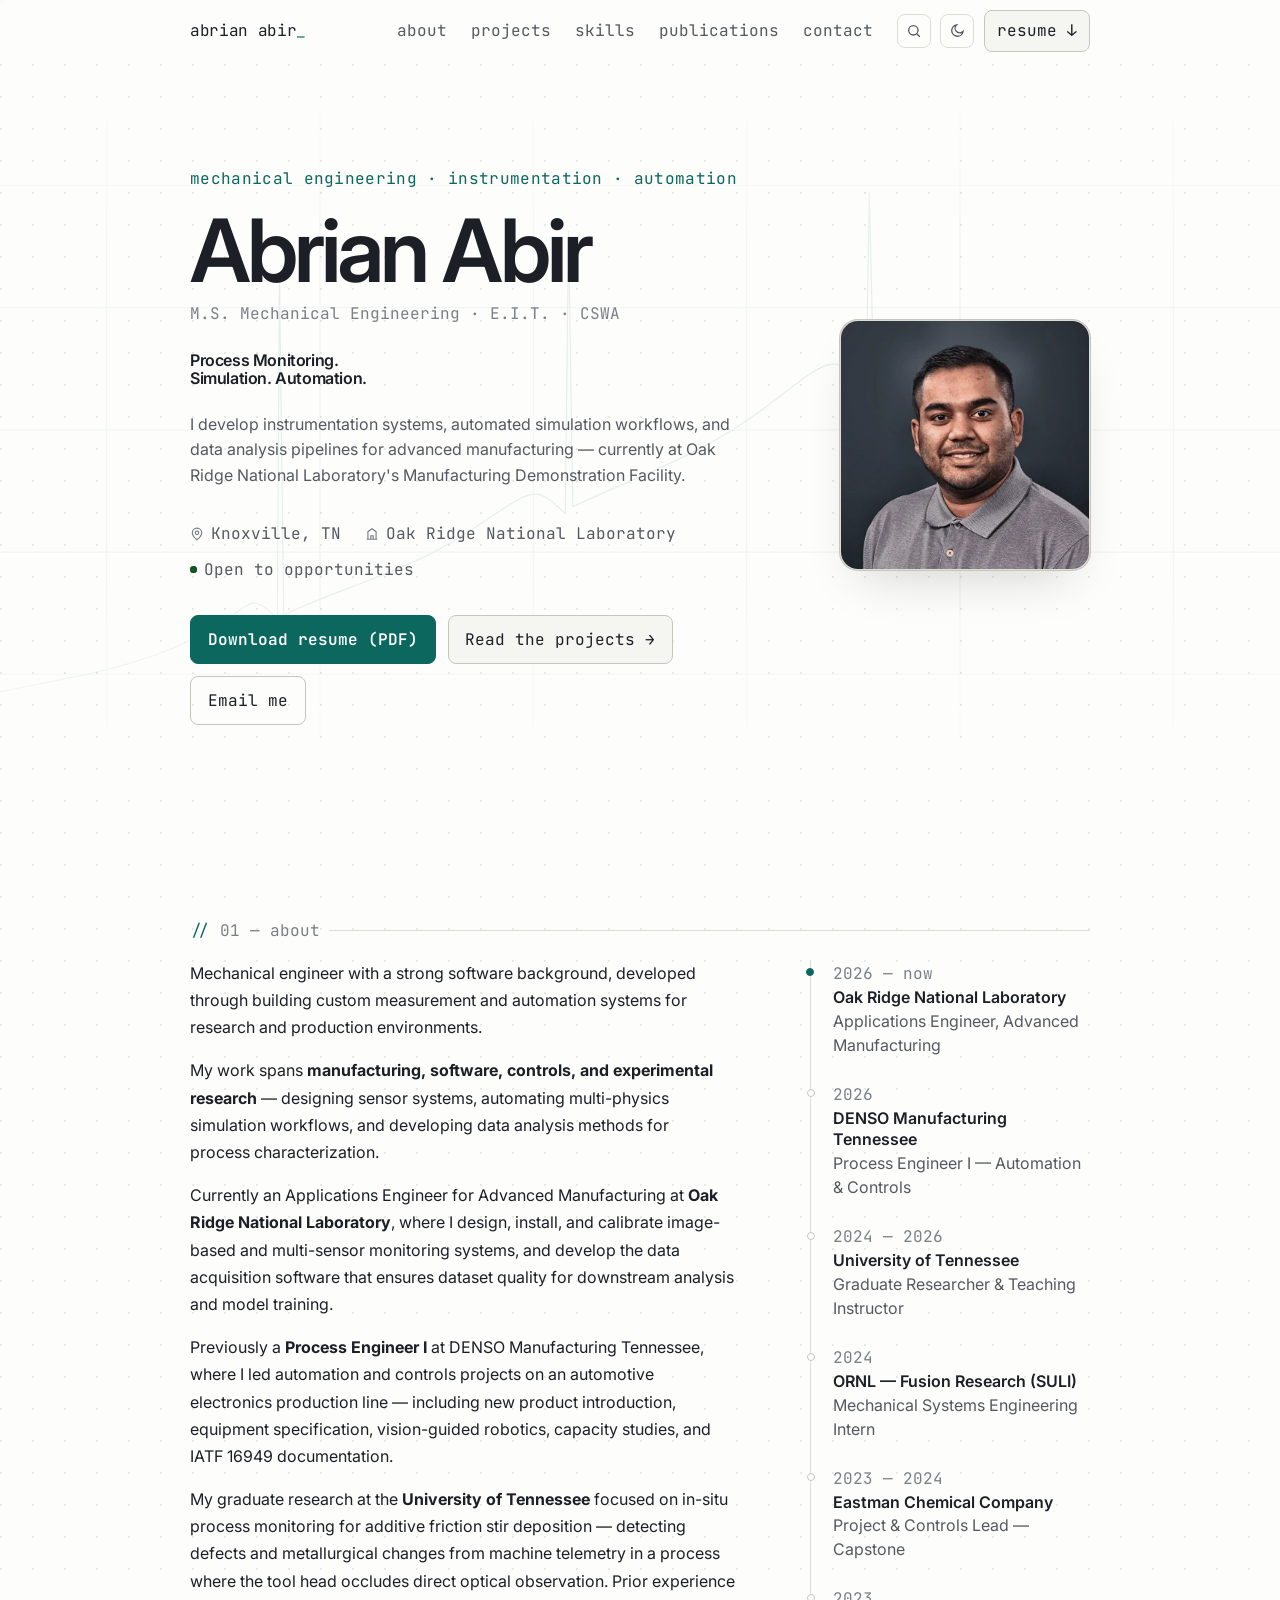
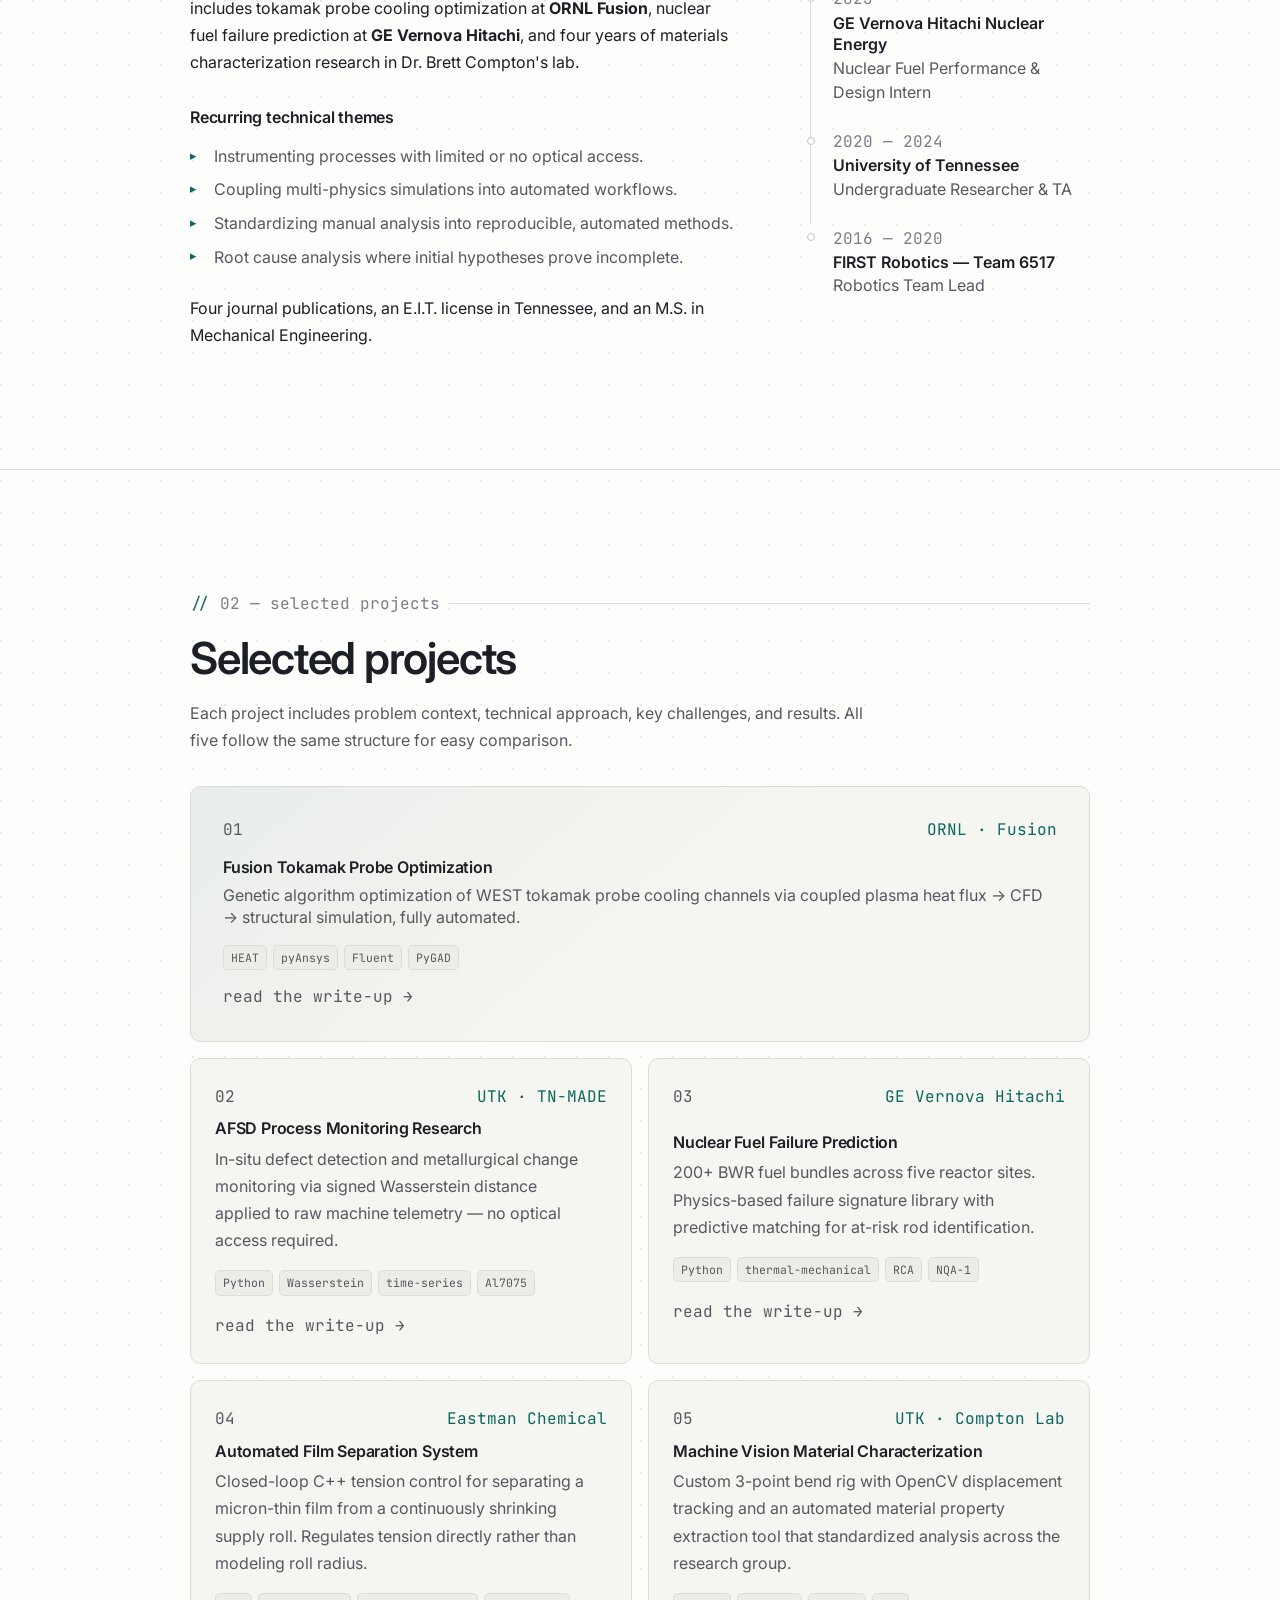
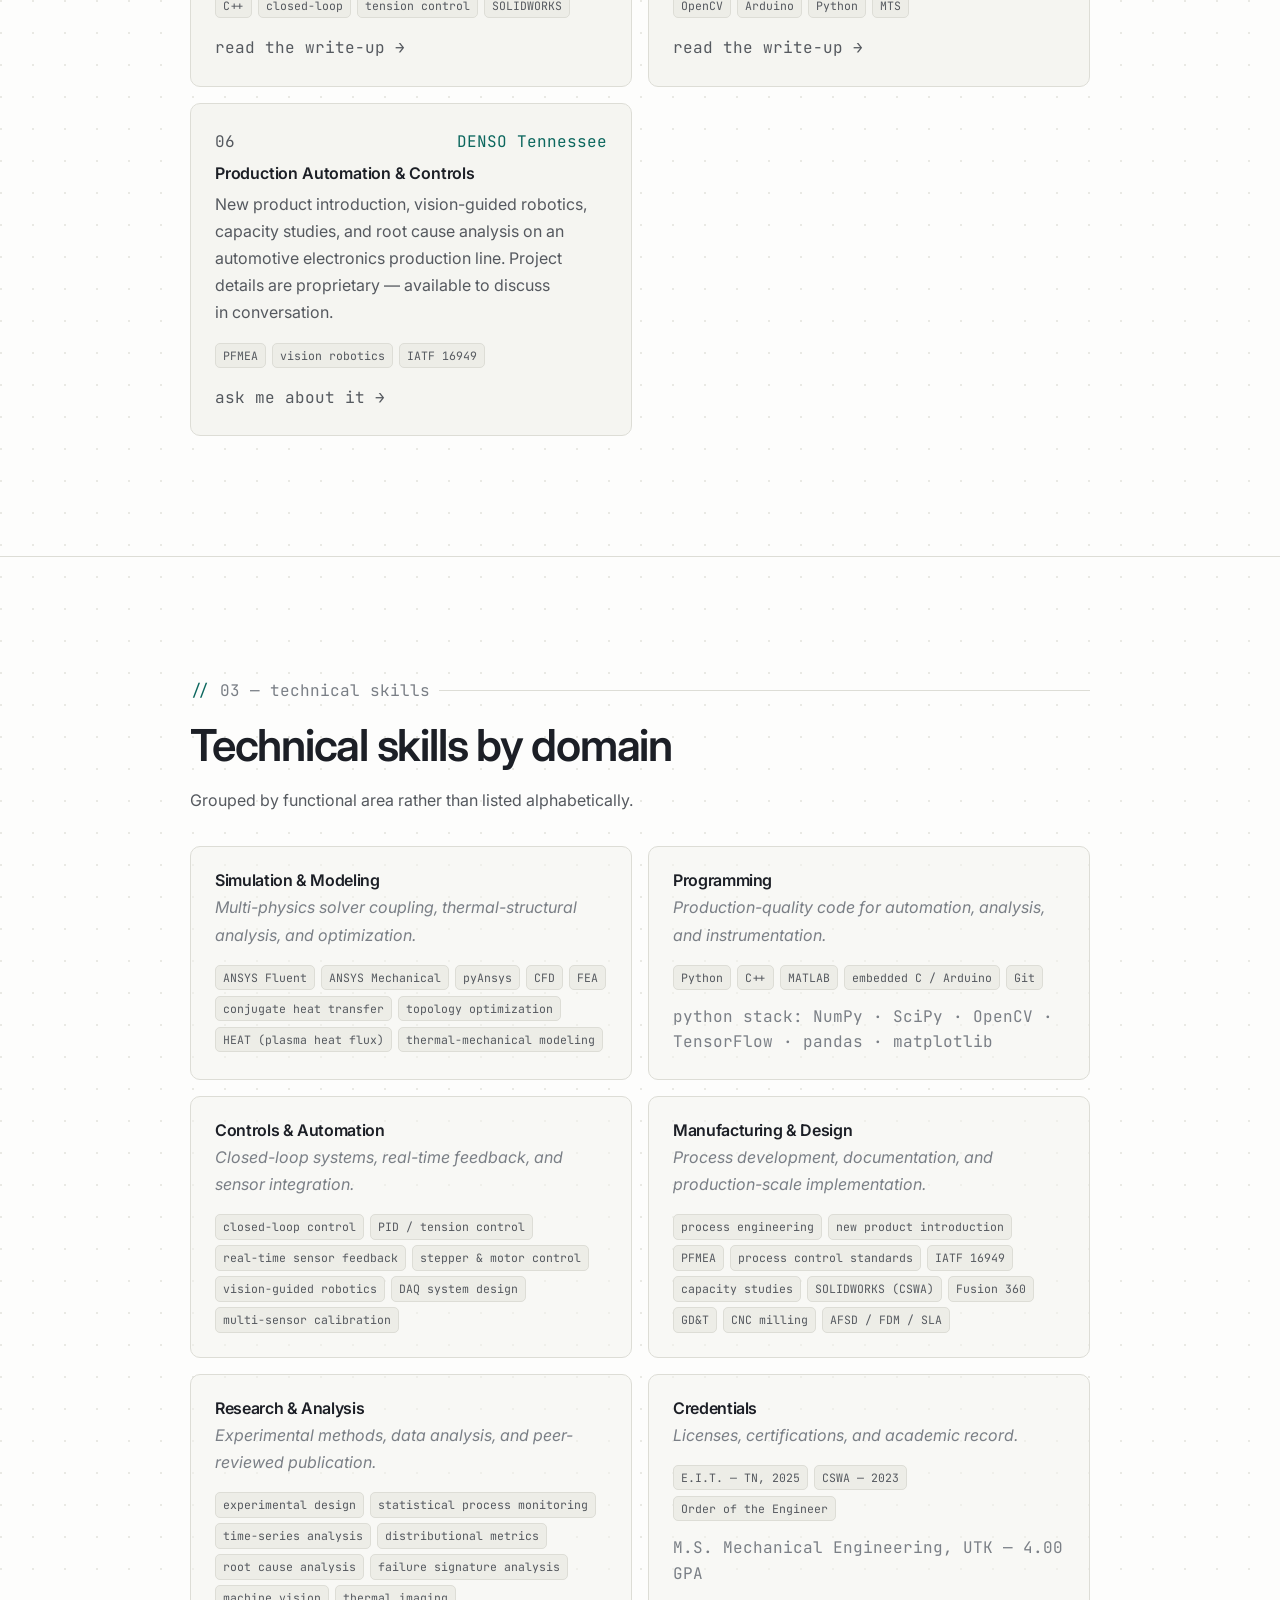
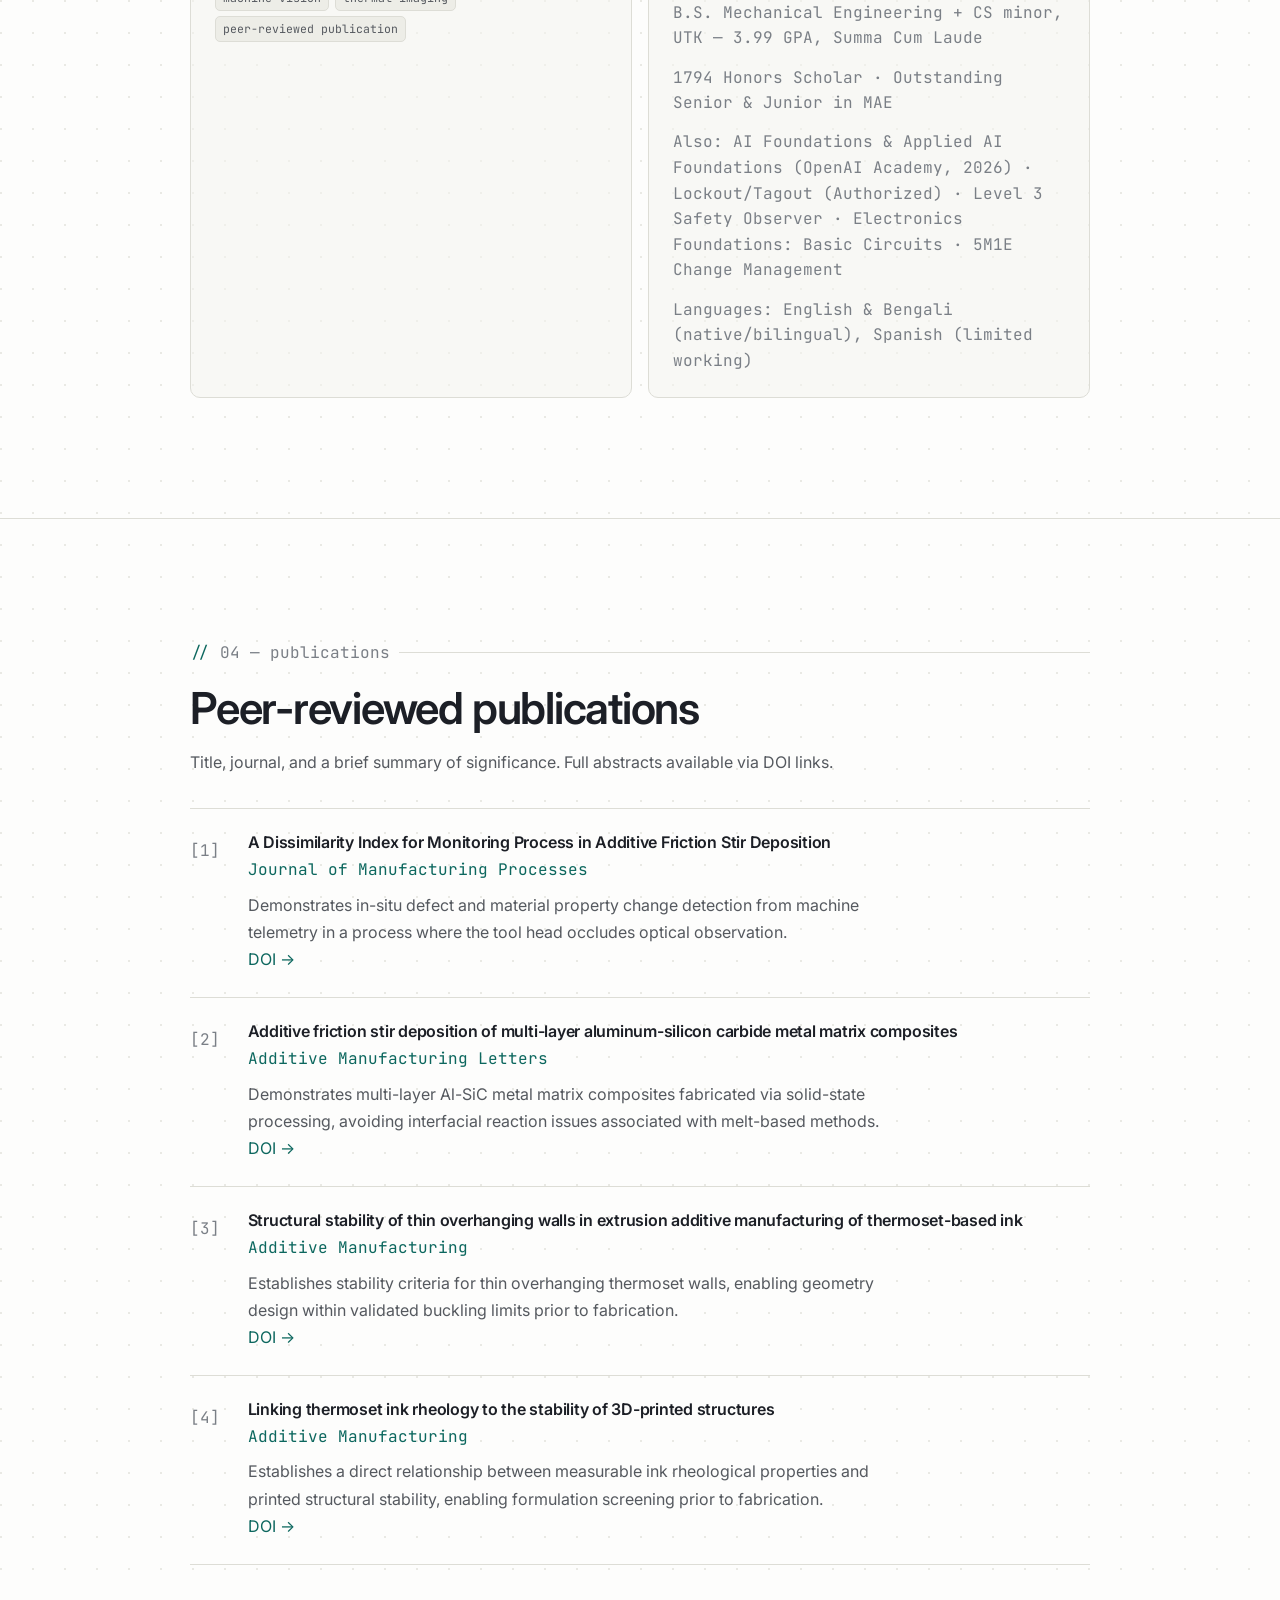
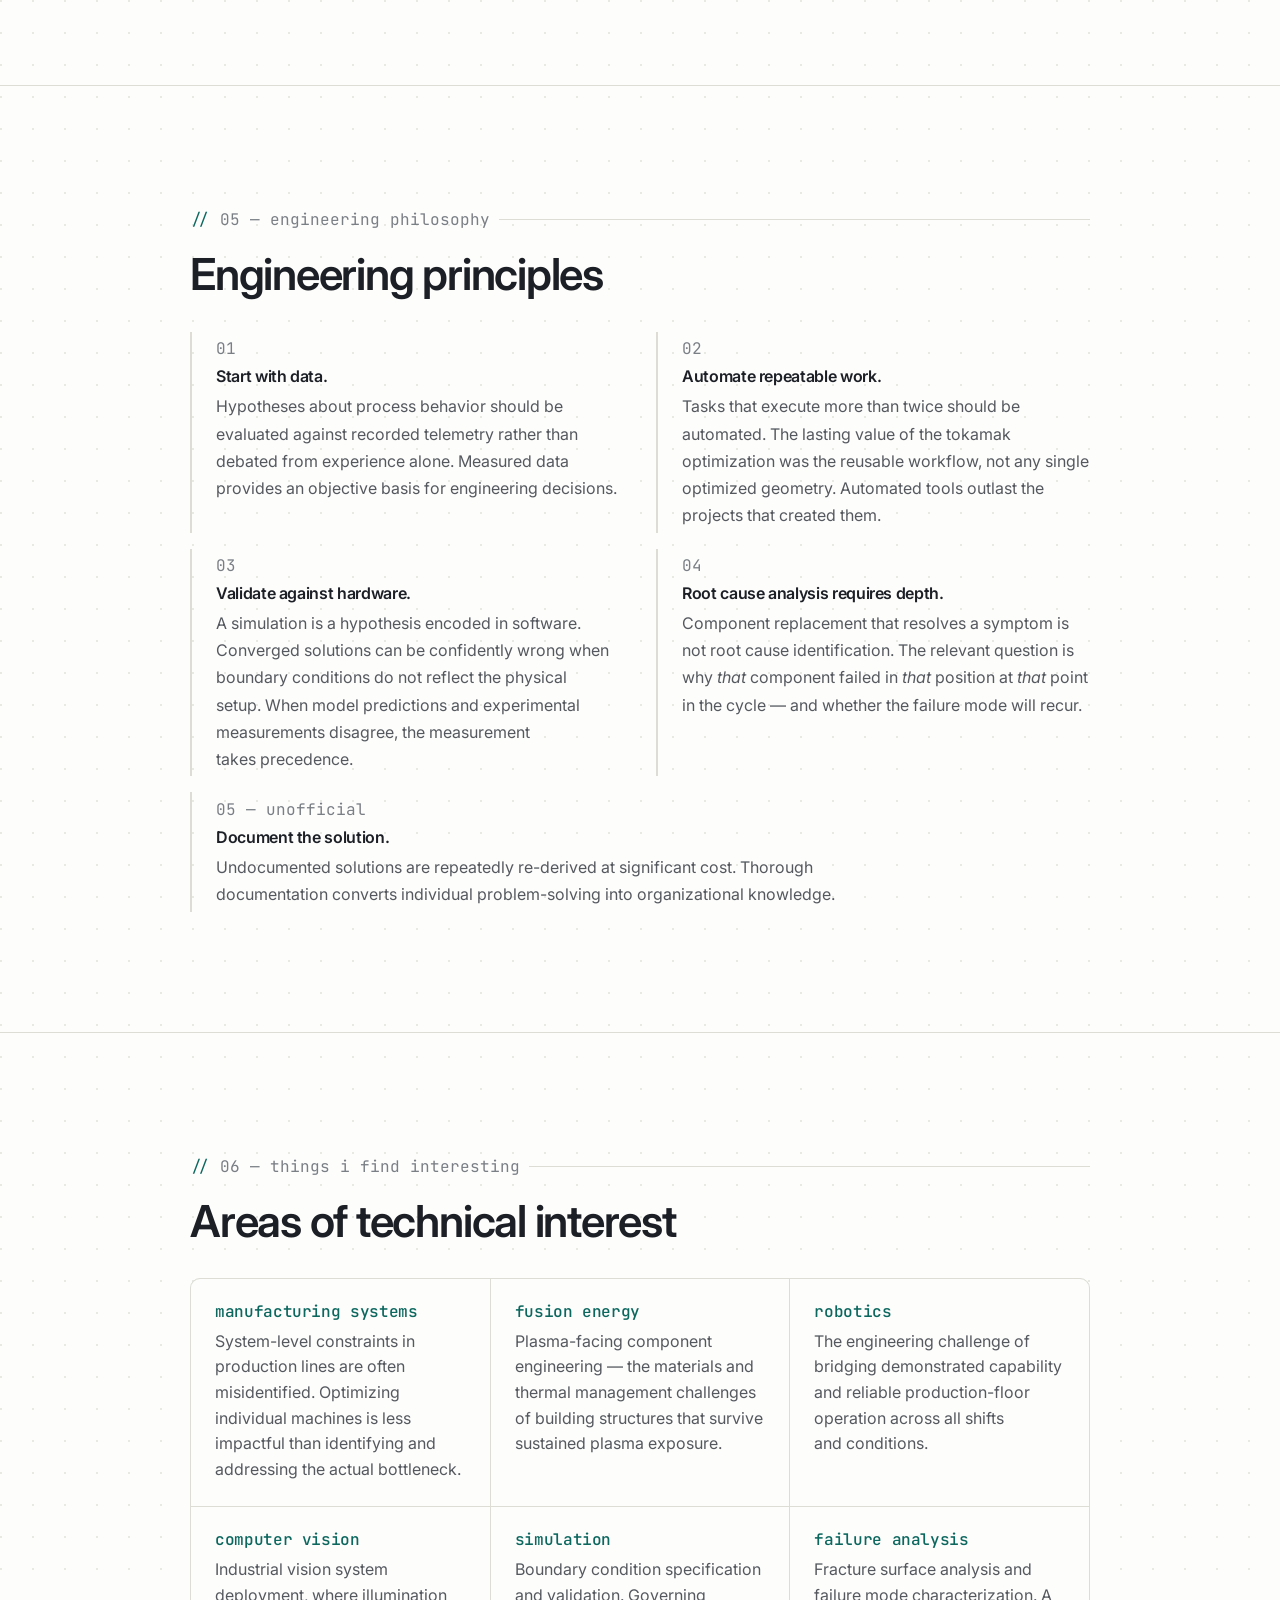
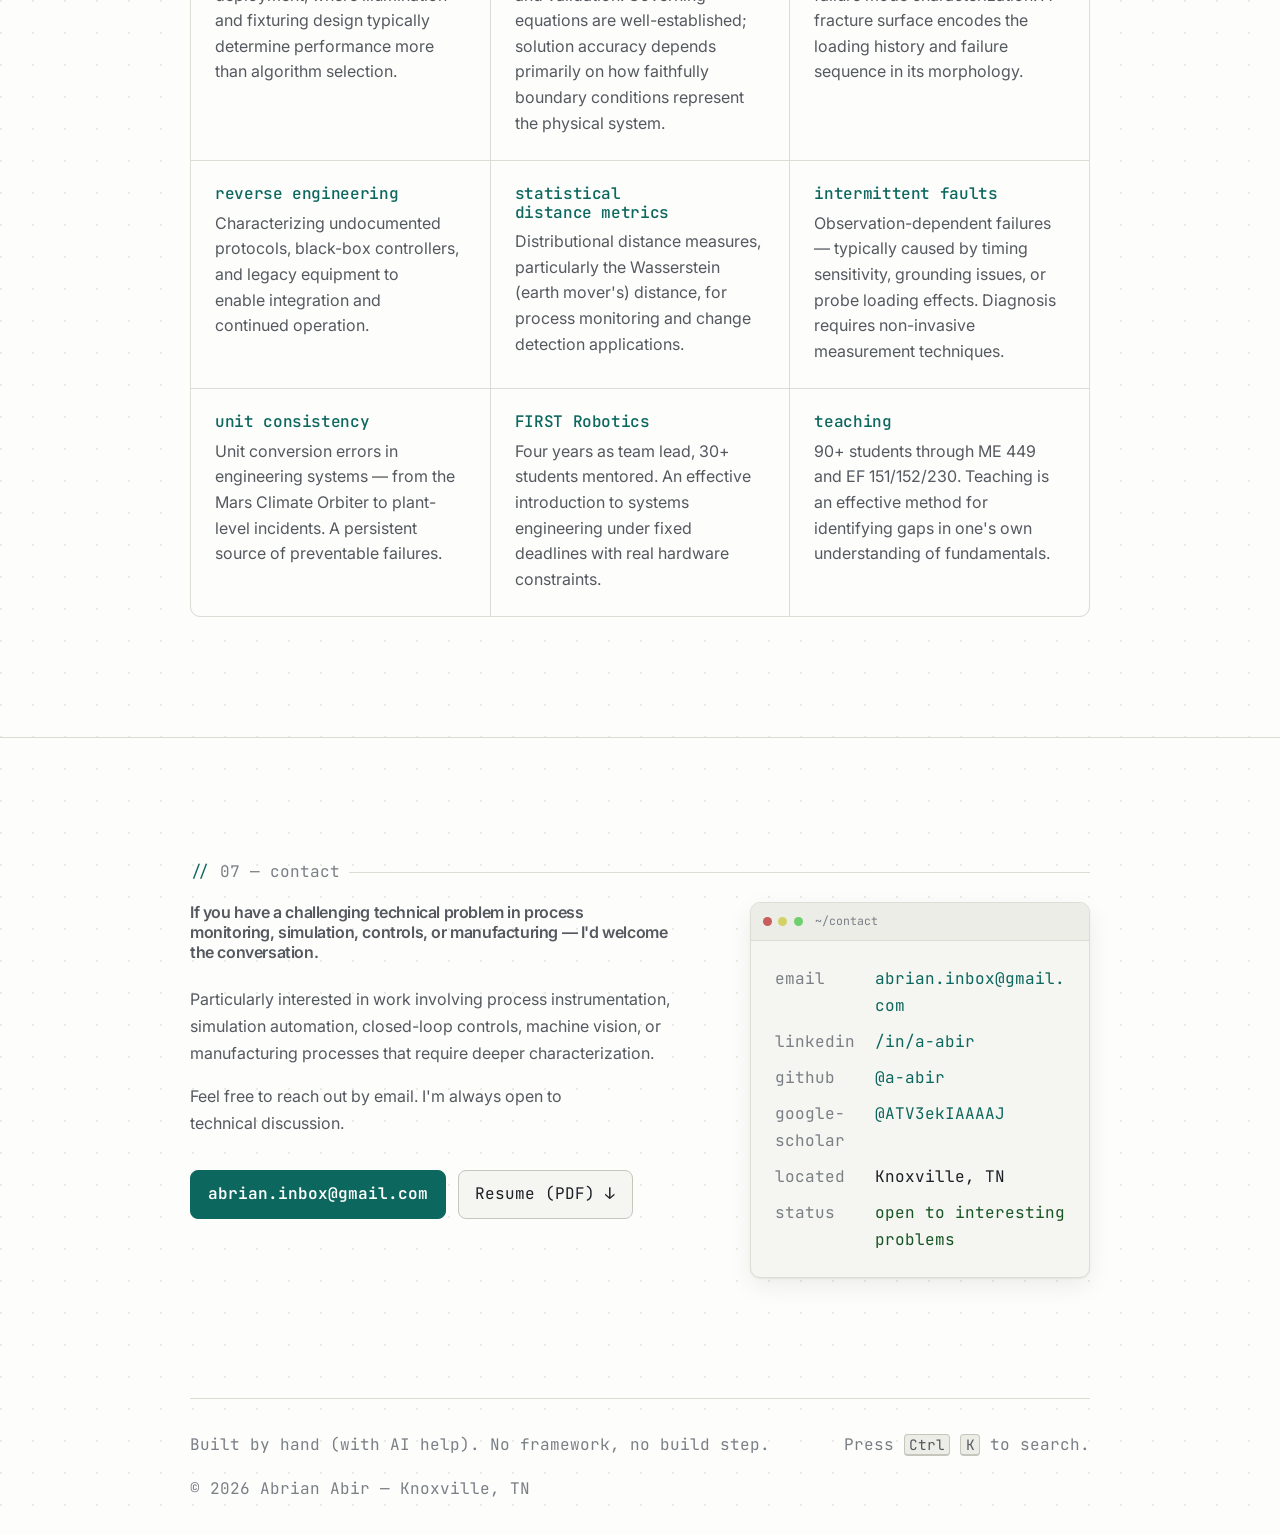
==== commit ab49fa75: "Update tokamak-probe.html and resume.pdf with various enhancements - Improved the favicon SVG in tok" ====
--- a/index.html
+++ b/index.html
@@ -1,4 +1,4 @@
-<!DOCTYPE html><html lang="en" data-theme="light"><head><meta charset="utf-8"><meta name="viewport" content="width=device-width, initial-scale=1"><title>Abrian Abir — Mechanical Engineer, Instrumentation & Automation</title><meta name="description" content="Abrian Abir — mechanical engineer working on process monitoring, simulation automation, controls, and machine vision. Oak Ridge National Laboratory, Knoxville TN."><meta name="author" content="Abrian Abir"><meta name="theme-color" content="#FDFDFC"><link rel="canonical" href="https://a-abir.github.io/"><meta property="og:type" content="website"><meta property="og:url" content="https://a-abir.github.io/"><meta property="og:title" content="Abrian Abir — Mechanical Engineer, Instrumentation & Automation"><meta property="og:description" content="Abrian Abir — mechanical engineer working on process monitoring, simulation automation, controls, and machine vision. Oak Ridge National Laboratory, Knoxville TN."><meta property="og:image" content="https://a-abir.github.io/assets/img/og/og-home.png"><meta property="og:image:width" content="1200"><meta property="og:image:height" content="630"><meta property="og:image:alt" content="Abrian Abir — mechanical engineering · instrumentation · automation"><meta name="twitter:card" content="summary_large_image"><link rel="icon" href="data:image/svg+xml,<svg xmlns='http://www.w3.org/2000/svg' viewBox='0 0 100 100'><rect width='100' height='100' rx='18' fill='%230D1117'/><text y='.9em' x='50%25' text-anchor='middle' font-size='62' font-family='monospace' fill='%234FD1C5'>a</text></svg>"><link rel="preconnect" href="https://fonts.googleapis.com"><link rel="preconnect" href="https://fonts.gstatic.com" crossorigin><link rel="preload" as="style" href="https://fonts.googleapis.com/css2?family=Inter:wght@400;500;600;700&amp;family=JetBrains+Mono:wght@400;500&amp;display=swap"><link rel="stylesheet" href="https://fonts.googleapis.com/css2?family=Inter:wght@400;500;600;700&amp;family=JetBrains+Mono:wght@400;500&amp;display=swap" media="print" onload="this.media='all'"><noscript><link rel="stylesheet" href="https://fonts.googleapis.com/css2?family=Inter:wght@400;500;600;700&amp;family=JetBrains+Mono:wght@400;500&amp;display=swap"></noscript><link rel="stylesheet" href="assets/css/style.min.css?v=614cabe03f"><link rel="expect" href="#main" blocking="render"><script>
+<!DOCTYPE html><html lang="en" data-theme="light"><head><meta charset="utf-8"><meta name="viewport" content="width=device-width, initial-scale=1"><title>Abrian Abir — Mechanical Engineer, Instrumentation & Automation</title><meta name="description" content="Abrian Abir — mechanical engineer working on process monitoring, simulation automation, controls, and machine vision. Oak Ridge National Laboratory, Knoxville TN."><meta name="author" content="Abrian Abir"><meta name="theme-color" content="#FDFDFC"><link rel="canonical" href="https://a-abir.github.io/"><meta property="og:type" content="website"><meta property="og:url" content="https://a-abir.github.io/"><meta property="og:title" content="Abrian Abir — Mechanical Engineer, Instrumentation & Automation"><meta property="og:description" content="Abrian Abir — mechanical engineer working on process monitoring, simulation automation, controls, and machine vision. Oak Ridge National Laboratory, Knoxville TN."><meta property="og:image" content="https://a-abir.github.io/assets/img/og/og-home.png"><meta property="og:image:width" content="1200"><meta property="og:image:height" content="630"><meta property="og:image:alt" content="Abrian Abir — mechanical engineering · instrumentation · automation"><meta name="twitter:card" content="summary_large_image"><link rel="icon" href="data:image/svg+xml,<svg xmlns='http://www.w3.org/2000/svg' viewBox='0 0 100 100'><rect width='100' height='100' rx='20' fill='%230D1117'/><text y='70' x='42' text-anchor='middle' font-size='64' font-family='monospace' font-weight='bold' fill='%234FD1C5'>A</text><rect x='68' y='50' width='12' height='20' fill='%234FD1C5'/></svg>"><link rel="preconnect" href="https://fonts.googleapis.com"><link rel="preconnect" href="https://fonts.gstatic.com" crossorigin><link rel="preload" as="style" href="https://fonts.googleapis.com/css2?family=Inter:wght@400;500;600;700&amp;family=JetBrains+Mono:wght@400;500&amp;display=swap"><link rel="stylesheet" href="https://fonts.googleapis.com/css2?family=Inter:wght@400;500;600;700&amp;family=JetBrains+Mono:wght@400;500&amp;display=swap" media="print" onload="this.media='all'"><noscript><link rel="stylesheet" href="https://fonts.googleapis.com/css2?family=Inter:wght@400;500;600;700&amp;family=JetBrains+Mono:wght@400;500&amp;display=swap"></noscript><link rel="stylesheet" href="assets/css/style.min.css?v=8f8ec3ad8d"><link rel="expect" href="#main" blocking="render"><script>
   (() => { try {
     const s = localStorage.getItem('theme');
     document.documentElement.dataset.theme =
@@ -41,10 +41,10 @@
     "Python"
   ]
 }
-</script></head><body><div class="progress" aria-hidden="true"></div><a class="skip" href="#main">Skip to content</a><header class="nav"><div class="nav__inner"><a class="nav__brand" href="#top">abrian&nbsp;abir</a><nav aria-label="Primary"><ul class="nav__links"><li><a href="#about">about</a></li><li><a href="#projects">projects</a></li><li><a href="#skills">skills</a></li><li><a href="#publications">publications</a></li><li><a href="#contact">contact</a></li></ul></nav><div class="nav__actions"><button class="icon-btn" data-open-palette aria-label="Search (Ctrl K)" title="Search — Ctrl K"><svg viewBox="0 0 24 24" fill="none" stroke="currentColor" stroke-width="2" stroke-linecap="round"><circle cx="11" cy="11" r="7"/><path d="m20 20-3.2-3.2"/></svg></button><button class="icon-btn" id="theme-toggle" aria-label="Switch theme" title="Toggle theme"><svg class="i-sun" viewBox="0 0 24 24" fill="none" stroke="currentColor" stroke-width="2" stroke-linecap="round"><circle cx="12" cy="12" r="4.2"/><path d="M12 2v2M12 20v2M2 12h2M20 12h2M4.9 4.9l1.4 1.4M17.7 17.7l1.4 1.4M19.1 4.9l-1.4 1.4M6.3 17.7l-1.4 1.4"/></svg><svg class="i-moon" viewBox="0 0 24 24" fill="none" stroke="currentColor" stroke-width="2" stroke-linecap="round"><path d="M21 12.8A8.5 8.5 0 1 1 11.2 3a6.6 6.6 0 0 0 9.8 9.8Z"/></svg></button><a class="btn btn--sm nav__resume" href="resume.pdf" download>resume ↓</a><button class="icon-btn nav__burger" id="nav-toggle" aria-label="Open menu"
-aria-expanded="false" aria-controls="nav-mobile"><span class="i-open"><svg viewBox="0 0 24 24" fill="none" stroke="currentColor" stroke-width="2" stroke-linecap="round"><path d="M4 7h16M4 12h16M4 17h16"/></svg></span><span class="i-close"><svg viewBox="0 0 24 24" fill="none" stroke="currentColor" stroke-width="2" stroke-linecap="round"><path d="M6 6l12 12M18 6L6 18"/></svg></span></button></div></div><div class="nav__mobile" id="nav-mobile" hidden><nav aria-label="Mobile"><ul><li><a href="#about">about</a></li><li><a href="#projects">projects</a></li><li><a href="#skills">skills</a></li><li><a href="#philosophy">philosophy</a></li><li><a href="#interests">interests</a></li><li><a href="#publications">publications</a></li><li><a href="#contact">contact</a></li></ul></nav><a class="btn btn--primary nav__mobile-cta" href="resume.pdf" download>Download resume (PDF)</a></div></header><main id="main"><span id="top"></span><section class="hero"><svg class="hero__plot" viewBox="0 0 1200 420" preserveAspectRatio="none" aria-hidden="true"><g class="grid"><path d="M0 70H1200M0 140H1200M0 210H1200M0 280H1200M0 350H1200"/><path d="M100 0V420M300 0V420M500 0V420M700 0V420M900 0V420M1100 0V420"/></g><path class="trace" d="M0 360 C 60 352, 120 348, 180 330 S 230 300, 260 318 L 262 120 L 266 316 C 320 300, 380 292, 440 268 S 500 240, 530 258 L 533 96 L 537 254 C 600 236, 660 224, 720 196 S 780 166, 812 184 L 815 74 L 819 180 C 880 160, 940 148, 1000 124 S 1120 92, 1200 78"/></svg><div class="wrap hero__inner"><div class="hero__copy"><p class="eyebrow">mechanical engineering · instrumentation · automation</p><h1>Abrian Abir</h1><p class="hero__creds">M.S. Mechanical Engineering · E.I.T. · CSWA</p><p class="hero__headline" id="headline" data-lines='["Process Monitoring. Simulation. Automation.", "Instrumentation and Data-Driven Manufacturing.", "Building the Measurement Systems That Close the Loop.", "From Sensor Data to Engineering Decisions.", "Bridging Simulation, Controls, and the Production Floor."]'><span id="headline-text"></span><span class="cursor" aria-hidden="true">|</span></p><p class="hero__pitch">I develop instrumentation systems, automated simulation workflows, and data analysis pipelines for advanced manufacturing — currently at Oak Ridge National Laboratory's Manufacturing Demonstration Facility.</p><p class="hero__meta"><span><svg viewBox="0 0 24 24" fill="none" stroke="currentColor" stroke-width="2"><path d="M20 10c0 6-8 12-8 12s-8-6-8-12a8 8 0 0 1 16 0Z"/><circle cx="12" cy="10" r="3"/></svg> Knoxville, TN</span>
+</script></head><body><div class="progress" aria-hidden="true"></div><a class="skip" href="#main">Skip to content</a><header class="nav"><div class="nav__inner"><a class="nav__brand" href="#top">abrian&nbsp;abir</a><nav aria-label="Primary"><ul class="nav__links"><li><a href="#about">about</a></li><li><a href="#projects">projects</a></li><li><a href="#skills">skills</a></li><li><a href="#publications">publications</a></li><li><a href="#contact">contact</a></li></ul></nav><div class="nav__actions"><button class="icon-btn" data-open-palette aria-label="Search (Ctrl K)" title="Search — Ctrl K"><svg viewBox="0 0 24 24" fill="none" stroke="currentColor" stroke-width="2" stroke-linecap="round"><circle cx="11" cy="11" r="7"/><path d="m20 20-3.2-3.2"/></svg></button><button class="icon-btn" id="theme-toggle" aria-label="Switch theme" title="Toggle theme"><svg class="i-sun" viewBox="0 0 24 24" fill="none" stroke="currentColor" stroke-width="2" stroke-linecap="round"><circle cx="12" cy="12" r="4.2"/><path d="M12 2v2M12 20v2M2 12h2M20 12h2M4.9 4.9l1.4 1.4M17.7 17.7l1.4 1.4M19.1 4.9l-1.4 1.4M6.3 17.7l-1.4 1.4"/></svg><svg class="i-moon" viewBox="0 0 24 24" fill="none" stroke="currentColor" stroke-width="2" stroke-linecap="round"><path d="M21 12.8A8.5 8.5 0 1 1 11.2 3a6.6 6.6 0 0 0 9.8 9.8Z"/></svg></button><a class="btn btn--sm nav__resume" target="_blank" rel="noopener" href="resume.pdf" download>resume ↓</a><button class="icon-btn nav__burger" id="nav-toggle" aria-label="Open menu"
+aria-expanded="false" aria-controls="nav-mobile"><span class="i-open"><svg viewBox="0 0 24 24" fill="none" stroke="currentColor" stroke-width="2" stroke-linecap="round"><path d="M4 7h16M4 12h16M4 17h16"/></svg></span><span class="i-close"><svg viewBox="0 0 24 24" fill="none" stroke="currentColor" stroke-width="2" stroke-linecap="round"><path d="M6 6l12 12M18 6L6 18"/></svg></span></button></div></div><div class="nav__mobile" id="nav-mobile" hidden><nav aria-label="Mobile"><ul><li><a href="#about">about</a></li><li><a href="#projects">projects</a></li><li><a href="#skills">skills</a></li><li><a href="#philosophy">philosophy</a></li><li><a href="#interests">interests</a></li><li><a href="#publications">publications</a></li><li><a href="#contact">contact</a></li></ul></nav><a class="btn btn--primary nav__mobile-cta" target="_blank" rel="noopener" href="resume.pdf" download>Download resume (PDF)</a></div></header><main id="main"><span id="top"></span><section class="hero"><svg class="hero__plot" viewBox="0 0 1200 420" preserveAspectRatio="none" aria-hidden="true"><g class="grid"><path d="M0 70H1200M0 140H1200M0 210H1200M0 280H1200M0 350H1200"/><path d="M100 0V420M300 0V420M500 0V420M700 0V420M900 0V420M1100 0V420"/></g><path class="trace" d="M0 360 C 60 352, 120 348, 180 330 S 230 300, 260 318 L 262 120 L 266 316 C 320 300, 380 292, 440 268 S 500 240, 530 258 L 533 96 L 537 254 C 600 236, 660 224, 720 196 S 780 166, 812 184 L 815 74 L 819 180 C 880 160, 940 148, 1000 124 S 1120 92, 1200 78"/></svg><div class="wrap hero__inner"><div class="hero__copy"><p class="eyebrow">mechanical engineering · instrumentation · automation</p><h1>Abrian Abir</h1><p class="hero__creds">M.S. Mechanical Engineering · E.I.T. · CSWA</p><p class="hero__headline" id="headline" data-lines='["Process Monitoring. Simulation. Automation.", "Instrumentation and Data-Driven Manufacturing.", "Building the Measurement Systems That Close the Loop.", "From Sensor Data to Engineering Decisions.", "Bridging Simulation, Controls, and the Production Floor."]'><span id="headline-text"></span><span class="cursor" aria-hidden="true">|</span></p><p class="hero__pitch">I develop instrumentation systems, automated simulation workflows, and data analysis pipelines for advanced manufacturing — currently at Oak Ridge National Laboratory's Manufacturing Demonstration Facility.</p><p class="hero__meta"><span><svg viewBox="0 0 24 24" fill="none" stroke="currentColor" stroke-width="2"><path d="M20 10c0 6-8 12-8 12s-8-6-8-12a8 8 0 0 1 16 0Z"/><circle cx="12" cy="10" r="3"/></svg> Knoxville, TN</span>
 <span><svg viewBox="0 0 24 24" fill="none" stroke="currentColor" stroke-width="2"><path d="M3 21h18M5 21V8l7-5 7 5v13M10 21v-6h4v6"/></svg> Oak Ridge National Laboratory</span>
-<span><i class="dot" aria-hidden="true"></i> Open to opportunities</span></p><div class="hero__cta"><a class="btn btn--primary" href="resume.pdf" download>Download resume (PDF)</a>
+<span><i class="dot" aria-hidden="true"></i> Open to opportunities</span></p><div class="hero__cta"><a class="btn btn--primary" target="_blank" rel="noopener" href="resume.pdf" download>Download resume (PDF)</a>
 <a class="btn" href="#projects">Read the projects →</a>
 <a class="btn btn--ghost" href="mailto:abrian.inbox@gmail.com">Email me</a></div></div><figure class="hero__portrait"><picture><source type="image/webp" srcset="assets/img/portrait@1x.webp 170w, assets/img/portrait.webp 340w" sizes="(max-width: 820px) 150px, 250px"><img src="assets/img/portrait.png" alt="Abrian Abir"
 width="340" height="340"
@@ -65,6 +65,6 @@
 <span class="role">Undergraduate Researcher & TA</span></li><li><span class="yr">2016 — 2020</span>
 <span class="org">FIRST Robotics — Team 6517</span>
 <span class="role">Robotics Team Lead</span></li></ol></aside></div></div></section><section id="projects"><div class="wrap"><h2 class="sec-label reveal">02 — selected projects</h2><div class="sec-head reveal"><h3>Selected projects</h3><p>Each project includes problem context, technical approach, key challenges, and results. All five follow the same structure for easy comparison.</p></div><div class="cards"><article class="card reveal" data-slug="tokamak-probe"><p class="card__idx"><span>01</span><span class="org">ORNL · Fusion</span></p><h3><a href="projects/tokamak-probe.html">Fusion Tokamak Probe Optimization</a></h3><p>Genetic algorithm optimization of WEST tokamak probe cooling channels via coupled plasma heat flux → CFD → structural simulation, fully automated.</p><div class="card__tags"><span class="tag">HEAT</span><span class="tag">pyAnsys</span><span class="tag">Fluent</span><span class="tag">PyGAD</span></div><p class="card__more">read the write-up <span class="arw">→</span></p></article><article class="card reveal" data-slug="afsd-monitoring"><p class="card__idx"><span>02</span><span class="org">UTK · TN-MADE</span></p><h3><a href="projects/afsd-monitoring.html">AFSD Process Monitoring Research</a></h3><p>In-situ defect detection and metallurgical change monitoring via signed Wasserstein distance applied to raw machine telemetry — no optical access required.</p><div class="card__tags"><span class="tag">Python</span><span class="tag">Wasserstein</span><span class="tag">time-series</span><span class="tag">Al7075</span></div><p class="card__more">read the write-up <span class="arw">→</span></p></article><article class="card reveal" data-slug="fuel-failure"><p class="card__idx"><span>03</span><span class="org">GE Vernova Hitachi</span></p><h3><a href="projects/fuel-failure.html">Nuclear Fuel Failure Prediction</a></h3><p>200+ BWR fuel bundles across five reactor sites. Physics-based failure signature library with predictive matching for at-risk rod identification.</p><div class="card__tags"><span class="tag">Python</span><span class="tag">thermal-mechanical</span><span class="tag">RCA</span><span class="tag">NQA-1</span></div><p class="card__more">read the write-up <span class="arw">→</span></p></article><article class="card reveal" data-slug="film-separator"><p class="card__idx"><span>04</span><span class="org">Eastman Chemical</span></p><h3><a href="projects/film-separator.html">Automated Film Separation System</a></h3><p>Closed-loop C++ tension control for separating a micron-thin film from a continuously shrinking supply roll. Regulates tension directly rather than modeling roll radius.</p><div class="card__tags"><span class="tag">C++</span><span class="tag">closed-loop</span><span class="tag">tension control</span><span class="tag">SOLIDWORKS</span></div><p class="card__more">read the write-up <span class="arw">→</span></p></article><article class="card reveal" data-slug="machine-vision"><p class="card__idx"><span>05</span><span class="org">UTK · Compton Lab</span></p><h3><a href="projects/machine-vision.html">Machine Vision Material Characterization</a></h3><p>Custom 3-point bend rig with OpenCV displacement tracking and an automated material property extraction tool that standardized analysis across the research group.</p><div class="card__tags"><span class="tag">OpenCV</span><span class="tag">Arduino</span><span class="tag">Python</span><span class="tag">MTS</span></div><p class="card__more">read the write-up <span class="arw">→</span></p></article><article class="card reveal"><p class="card__idx"><span>06</span><span class="org">DENSO Tennessee</span></p><h3><a href="#contact">Production Automation & Controls</a></h3><p>New product introduction, vision-guided robotics, capacity studies, and root cause analysis on an automotive electronics production line. Project details are proprietary — available to discuss in conversation.</p><div class="card__tags"><span class="tag">PFMEA</span><span class="tag">vision robotics</span><span class="tag">IATF 16949</span></div><p class="card__more">ask me about it <span class="arw">→</span></p></article></div></div></section><section id="skills"><div class="wrap"><h2 class="sec-label reveal">03 — technical skills</h2><div class="sec-head reveal"><h3>Technical skills by domain</h3><p>Grouped by functional area rather than listed alphabetically.</p></div><div class="skills"><div class="skillgroup reveal"><h4>Simulation & Modeling</h4><p>Multi-physics solver coupling, thermal-structural analysis, and optimization.</p><ul><li class="tag">ANSYS Fluent</li><li class="tag">ANSYS Mechanical</li><li class="tag">pyAnsys</li><li class="tag">CFD</li><li class="tag">FEA</li><li class="tag">conjugate heat transfer</li><li class="tag">topology optimization</li><li class="tag">HEAT (plasma heat flux)</li><li class="tag">thermal-mechanical modeling</li></ul></div><div class="skillgroup reveal"><h4>Programming</h4><p>Production-quality code for automation, analysis, and instrumentation.</p><ul><li class="tag">Python</li><li class="tag">C++</li><li class="tag">MATLAB</li><li class="tag">embedded C / Arduino</li><li class="tag">Git</li><li class="sub">python stack: NumPy · SciPy · OpenCV · TensorFlow · pandas · matplotlib</li></ul></div><div class="skillgroup reveal"><h4>Controls & Automation</h4><p>Closed-loop systems, real-time feedback, and sensor integration.</p><ul><li class="tag">closed-loop control</li><li class="tag">PID / tension control</li><li class="tag">real-time sensor feedback</li><li class="tag">stepper & motor control</li><li class="tag">vision-guided robotics</li><li class="tag">DAQ system design</li><li class="tag">multi-sensor calibration</li></ul></div><div class="skillgroup reveal"><h4>Manufacturing & Design</h4><p>Process development, documentation, and production-scale implementation.</p><ul><li class="tag">process engineering</li><li class="tag">new product introduction</li><li class="tag">PFMEA</li><li class="tag">process control standards</li><li class="tag">IATF 16949</li><li class="tag">capacity studies</li><li class="tag">SOLIDWORKS (CSWA)</li><li class="tag">Fusion 360</li><li class="tag">GD&T</li><li class="tag">CNC milling</li><li class="tag">AFSD / FDM / SLA</li></ul></div><div class="skillgroup reveal"><h4>Research & Analysis</h4><p>Experimental methods, data analysis, and peer-reviewed publication.</p><ul><li class="tag">experimental design</li><li class="tag">statistical process monitoring</li><li class="tag">time-series analysis</li><li class="tag">distributional metrics</li><li class="tag">root cause analysis</li><li class="tag">failure signature analysis</li><li class="tag">machine vision</li><li class="tag">thermal imaging</li><li class="tag">peer-reviewed publication</li></ul></div><div class="skillgroup reveal"><h4>Credentials</h4><p>Licenses, certifications, and academic record.</p><ul><li class="tag">E.I.T. — TN, 2025</li><li class="tag">CSWA — 2023</li><li class="tag">Order of the Engineer</li><li class="sub">M.S. Mechanical Engineering, UTK — 4.00 GPA</li><li class="sub">B.S. Mechanical Engineering + CS minor, UTK — 3.99 GPA, Summa Cum Laude</li><li class="sub">1794 Honors Scholar · Outstanding Senior & Junior in MAE</li><li class="sub">Also: AI Foundations & Applied AI Foundations (OpenAI Academy, 2026) · Lockout/Tagout (Authorized) · Level 3 Safety Observer · Electronics Foundations: Basic Circuits · 5M1E Change Management</li><li class="sub">Languages: English & Bengali (native/bilingual), Spanish (limited working)</li></ul></div></div></div></section><section id="publications"><div class="wrap"><h2 class="sec-label reveal">04 — publications</h2><div class="sec-head reveal"><h3>Peer-reviewed publications</h3><p>Title, journal, and a brief summary of significance. Full abstracts available via DOI links.</p></div><ol class="pubs reveal"><li><div><h4>A Dissimilarity Index for Monitoring Process in Additive Friction Stir Deposition</h4><p class="journal">Journal of Manufacturing Processes</p><p class="why">Demonstrates in-situ defect and material property change detection from machine telemetry in a process where the tool head occludes optical observation.</p><p class="why"><a href="https://doi.org/10.1016/j.jmapro.2026.04.076" target="_blank" rel="noopener" aria-label="DOI for A Dissimilarity Index for Monitoring Process in Additive Friction Stir Deposition">DOI →</a></p></div></li><li><div><h4>Additive friction stir deposition of multi-layer aluminum-silicon carbide metal matrix composites</h4><p class="journal">Additive Manufacturing Letters</p><p class="why">Demonstrates multi-layer Al-SiC metal matrix composites fabricated via solid-state processing, avoiding interfacial reaction issues associated with melt-based methods.</p><p class="why"><a href="https://doi.org/10.1016/j.addlet.2025.100330" target="_blank" rel="noopener" aria-label="DOI for Additive friction stir deposition of multi-layer aluminum-silicon carbide metal matrix composites">DOI →</a></p></div></li><li><div><h4>Structural stability of thin overhanging walls in extrusion additive manufacturing of thermoset-based ink</h4><p class="journal">Additive Manufacturing</p><p class="why">Establishes stability criteria for thin overhanging thermoset walls, enabling geometry design within validated buckling limits prior to fabrication.</p><p class="why"><a href="https://doi.org/10.1016/j.addma.2022.102677" target="_blank" rel="noopener" aria-label="DOI for Structural stability of thin overhanging walls in extrusion additive manufacturing of thermoset-based ink">DOI →</a></p></div></li><li><div><h4>Linking thermoset ink rheology to the stability of 3D-printed structures</h4><p class="journal">Additive Manufacturing</p><p class="why">Establishes a direct relationship between measurable ink rheological properties and printed structural stability, enabling formulation screening prior to fabrication.</p><p class="why"><a href="https://doi.org/10.1016/j.addma.2020.101621" target="_blank" rel="noopener" aria-label="DOI for Linking thermoset ink rheology to the stability of 3D-printed structures">DOI →</a></p></div></li></ol></div></section><section id="philosophy"><div class="wrap"><h2 class="sec-label reveal">05 — engineering philosophy</h2><div class="sec-head reveal"><h3>Engineering principles</h3></div><div class="philo"><article class="reveal"><span class="n">01</span><h4>Start with data.</h4><p>Hypotheses about process behavior should be evaluated against recorded telemetry rather than debated from experience alone. Measured data provides an objective basis for engineering decisions.</p></article><article class="reveal"><span class="n">02</span><h4>Automate repeatable work.</h4><p>Tasks that execute more than twice should be automated. The lasting value of the tokamak optimization was the reusable workflow, not any single optimized geometry. Automated tools outlast the projects that created them.</p></article><article class="reveal"><span class="n">03</span><h4>Validate against hardware.</h4><p>A simulation is a hypothesis encoded in software. Converged solutions can be confidently wrong when boundary conditions do not reflect the physical setup. When model predictions and experimental measurements disagree, the measurement takes precedence.</p></article><article class="reveal"><span class="n">04</span><h4>Root cause analysis requires depth.</h4><p>Component replacement that resolves a symptom is not root cause identification. The relevant question is why <em>that</em> component failed in <em>that</em> position at <em>that</em> point in the cycle — and whether the failure mode will recur.</p></article><article class="reveal" style="grid-column:1/-1"><span class="n">05 — unofficial</span><h4>Document the solution.</h4><p>Undocumented solutions are repeatedly re-derived at significant cost. Thorough documentation converts individual problem-solving into organizational knowledge.</p></article></div></div></section><section id="interests"><div class="wrap"><h2 class="sec-label reveal">06 — things i find interesting</h2><div class="sec-head reveal"><h3>Areas of technical interest</h3></div><div class="interests reveal"><div><h4>manufacturing systems</h4><p>System-level constraints in production lines are often misidentified. Optimizing individual machines is less impactful than identifying and addressing the actual bottleneck.</p></div><div><h4>fusion energy</h4><p>Plasma-facing component engineering — the materials and thermal management challenges of building structures that survive sustained plasma exposure.</p></div><div><h4>robotics</h4><p>The engineering challenge of bridging demonstrated capability and reliable production-floor operation across all shifts and conditions.</p></div><div><h4>computer vision</h4><p>Industrial vision system deployment, where illumination and fixturing design typically determine performance more than algorithm selection.</p></div><div><h4>simulation</h4><p>Boundary condition specification and validation. Governing equations are well-established; solution accuracy depends primarily on how faithfully boundary conditions represent the physical system.</p></div><div><h4>failure analysis</h4><p>Fracture surface analysis and failure mode characterization. A fracture surface encodes the loading history and failure sequence in its morphology.</p></div><div><h4>reverse engineering</h4><p>Characterizing undocumented protocols, black-box controllers, and legacy equipment to enable integration and continued operation.</p></div><div><h4>statistical distance metrics</h4><p>Distributional distance measures, particularly the Wasserstein (earth mover's) distance, for process monitoring and change detection applications.</p></div><div><h4>intermittent faults</h4><p>Observation-dependent failures — typically caused by timing sensitivity, grounding issues, or probe loading effects. Diagnosis requires non-invasive measurement techniques.</p></div><div><h4>unit consistency</h4><p>Unit conversion errors in engineering systems — from the Mars Climate Orbiter to plant-level incidents. A persistent source of preventable failures.</p></div><div><h4>FIRST Robotics</h4><p>Four years as team lead, 30+ students mentored. An effective introduction to systems engineering under fixed deadlines with real hardware constraints.</p></div><div><h4>teaching</h4><p>90+ students through ME 449 and EF 151/152/230. Teaching is an effective method for identifying gaps in one's own understanding of fundamentals.</p></div></div></div></section><section id="contact"><div class="wrap"><h2 class="sec-label reveal">07 — contact</h2><div class="contact-grid"><div class="reveal"><p class="contact-lead">If you have a challenging technical problem in process monitoring, simulation, controls, or manufacturing — I'd welcome the conversation.</p><p>Particularly interested in work involving process instrumentation, simulation automation, closed-loop controls, machine vision, or manufacturing processes that require deeper characterization.</p><p>Feel free to reach out by email. I'm always open to technical discussion.</p><div class="hero__cta" style="margin-top:2rem"><a class="btn btn--primary" href="mailto:abrian.inbox@gmail.com">abrian.inbox@gmail.com</a>
-<a class="btn" href="resume.pdf" download>Resume (PDF) ↓</a></div></div><div class="card-term reveal"><div class="card-term__bar"><i></i><i></i><i></i><span>~/contact</span></div><dl><dt>email</dt><dd><a href="mailto:abrian.inbox@gmail.com" target="_blank" rel="noopener noreferrer">abrian.inbox@gmail.com</a></dd><dt>linkedin</dt><dd><a href="https://linkedin.com/in/a-abir" target="_blank" rel="noopener noreferrer">/in/a-abir</a></dd><dt>github</dt><dd><a href="https://github.com/a-abir" target="_blank" rel="noopener noreferrer">@a-abir</a></dd><dt>google-scholar</dt><dd><a href="https://scholar.google.com/citations?user=ATV3ekIAAAAJ" target="_blank" rel="noopener noreferrer">@ATV3ekIAAAAJ</a></dd><dt>located</dt><dd>Knoxville, TN</dd><dt>status</dt><dd style="color:var(--data-green)">open to interesting problems</dd></dl></div></div></div></section></main><footer class="footer wrap"><span>Built by hand (with AI help). No framework, no build step.</span>
+<a class="btn" target="_blank" rel="noopener" href="resume.pdf" download>Resume (PDF) ↓</a></div></div><div class="card-term reveal"><div class="card-term__bar"><i style="background: #c85d5d;"></i><i style="background: #d2d267;"></i><i style="background: #6dd06d;"></i><span>~/contact</span></div><dl><dt>email</dt><dd><a href="mailto:abrian.inbox@gmail.com" target="_blank" rel="noopener noreferrer">abrian.inbox@gmail.com</a></dd><dt>linkedin</dt><dd><a href="https://linkedin.com/in/a-abir" target="_blank" rel="noopener noreferrer">/in/a-abir</a></dd><dt>github</dt><dd><a href="https://github.com/a-abir" target="_blank" rel="noopener noreferrer">@a-abir</a></dd><dt>google-scholar</dt><dd><a href="https://scholar.google.com/citations?user=ATV3ekIAAAAJ" target="_blank" rel="noopener noreferrer">@ATV3ekIAAAAJ</a></dd><dt>located</dt><dd>Knoxville, TN</dd><dt>status</dt><dd style="color:var(--data-green)">open to interesting problems</dd></dl></div></div></div></section></main><footer class="footer wrap"><span>Built by hand (with AI help). No framework, no build step.</span>
 <span>Press <kbd>Ctrl</kbd>&nbsp;<kbd>K</kbd> to search.</span>
 <span>© <span id="yr">2026</span> Abrian Abir — Knoxville, TN</span></footer><dialog class="pal" id="palette" aria-label="Site search"><div class="pal__box"><input id="palette-input" type="text" placeholder="jump to…" autocomplete="off" spellcheck="false" aria-label="Search the site"><ul id="palette-list"><li><a href="#about">About<span>section</span></a></li><li><a href="#projects">Projects<span>section</span></a></li><li><a href="#skills">Skills<span>section</span></a></li><li><a href="#publications">Publications<span>section</span></a></li><li><a href="#contact">Contact<span>section</span></a></li><li><a href="#philosophy">Engineering Philosophy<span>section</span></a></li><li><a href="#interests">Things I Find Interesting<span>section</span></a></li><li><a href="projects/tokamak-probe.html">Fusion Tokamak Probe Optimization<span>project</span></a></li><li><a href="projects/afsd-monitoring.html">AFSD Process Monitoring Research<span>project</span></a></li><li><a href="projects/fuel-failure.html">Nuclear Fuel Failure Prediction<span>project</span></a></li><li><a href="projects/film-separator.html">Automated Film Separation System<span>project</span></a></li><li><a href="projects/machine-vision.html">Machine Vision Material Characterization<span>project</span></a></li><li><a href="resume.pdf">Download resume<span>pdf</span></a></li><li><a href="mailto:abrian.inbox@gmail.com">Email Abrian<span>mailto</span></a></li><li><a href="https://github.com/a-abir">GitHub<span>external</span></a></li><li><a href="https://linkedin.com/in/a-abir">LinkedIn<span>external</span></a></li></ul><p class="pal__foot"><kbd>↑</kbd><kbd>↓</kbd> navigate · <kbd>↵</kbd> open · <kbd>esc</kbd> or click outside to close</p></div></dialog><script src="assets/js/main.min.js?v=fcabe85bbb" defer></script></body></html>
--- a/assets/css/style.min.css
+++ b/assets/css/style.min.css
@@ -1 +1 @@
-:root{--bg:#141a23;--bg-grid:#21252b;--surface:#1f242b;--surface-2:#1C222B;--border:#ffffff0f;--border-strong:#30363D;--text:#E6EDF3;--text-dim:#8B949E;--text-faint:#6E7681;--accent:#4FD1C5;--accent-alt:#F0883E;--data-green:#3FB950;--shadow:0 1px 2px rgb(0 0 0 / .4),0 8px 24px rgb(0 0 0 / .24);--font-sans:"Inter",ui-sans-serif,system-ui,-apple-system,"Segoe UI",Roboto,Helvetica,Arial,sans-serif;--font-mono:"JetBrains Mono",ui-monospace,SFMono-Regular,"SF Mono",Menlo,Consolas,"Liberation Mono",monospace;--step--1:clamp(.78rem,.76rem+.1vw,.84rem);--step-0:clamp(1rem,.97rem+.16vw,1.08rem);--step-1:clamp(1.1rem,1.05rem+.35vw,1.4rem);--step-2:clamp(1.5rem,1.32rem+.8vw,2.1rem);--step-3:clamp(1.9rem,1.55rem + 1.5vw,3rem);--step-4:clamp(2.9rem,2.1rem + 4.2vw,5.6rem);--s1:.5rem;--s2:1rem;--s3:1.5rem;--s4:2rem;--s5:3rem;--s6:4.5rem;--s7:7.5rem;--measure:70ch;--wide:900px;--radius:10px;--ease:cubic-bezier(.22,1,.36,1);--nav-h:62px}[data-theme="light"]{--bg:#FDFDFC;--bg-grid:#E9E9E4;--surface:#F5F5F1;--surface-2:#EDEDE7;--border:#DDDDD6;--border-strong:#C6C6BD;--text:#1C1F26;--text-dim:#55595F;--text-faint:#7A7F86;--accent:#0c675e;--accent-alt:#B85C10;--data-green:#165524;--shadow:0 1px 2px rgb(0 0 0 / .06),0 8px 24px rgb(0 0 0 / .07)}*,*::before,*::after{box-sizing:border-box}*{margin:0}html{-webkit-text-size-adjust:100%;scroll-behavior:smooth;overflow-x:clip}@media (prefers-reduced-motion:reduce){html{scroll-behavior:auto}*,*::before,*::after{animation-duration:.01ms !important;animation-iteration-count:1 !important;transition-duration:.01ms !important;scroll-behavior:auto !important}}img,svg,video{display:block;max-width:100%;height:auto}button,input,textarea,select{font:inherit;color:inherit}ul,ol{padding:0}body{background-color:var(--bg);background-image:radial-gradient(circle at 1px 1px,var(--bg-grid) 1px,transparent 0);background-size:32px 32px;color:var(--text);font-family:var(--font-sans);font-size:var(--step-0);line-height:1.7;-webkit-font-smoothing:antialiased;text-rendering:optimizeLegibility;overflow-x:clip}h1,h2,h3,h4{font-weight:600;letter-spacing:-.022em;line-height:1.15;text-wrap:balance}h1{font-size:var(--step-4);letter-spacing:-.045em;line-height:.95}h2{font-size:var(--step-3)}h3{font-size:var(--step-1);letter-spacing:-.012em}h4{font-size:var(--step-0)}p{text-wrap:pretty}a{color:var(--accent);text-decoration:none}a:hover{text-decoration:underline;text-underline-offset:3px}:focus-visible{outline:2px solid var(--accent);outline-offset:3px;border-radius:3px}code,kbd,.mono{font-family:var(--font-mono);font-size:.88em}hr{border:0;height:1px;background:var(--border);margin-block:var(--s5)}::selection{background:color-mix(in srgb,var(--accent) 30%,transparent)}p,li,dd,h1,h2,h3,h4,figcaption{overflow-wrap:break-word}.wrap{width:min(100% - 2.5rem,var(--wide));margin-inline:auto}.prose{max-width:var(--measure)}section[id]{scroll-margin-top:96px;padding-block:var(--s7)}section[id]+section[id]{border-top:1px solid var(--border)}@media (max-width:640px){section[id]{padding-block:var(--s6)}}.skip{position:absolute;left:-9999px;top:0;z-index:999;background:var(--accent);color:var(--bg);padding:.6rem 1rem;border-radius:0 0 var(--radius) 0}.skip:focus{left:0}.nav{position:sticky;top:0;z-index:100;backdrop-filter:blur(14px) saturate(160%);background:color-mix(in srgb,var(--bg) 78%,transparent);border-bottom:1px solid transparent;transition:border-color .25s var(--ease),background .25s var(--ease)}.nav[data-scrolled="true"]{border-bottom-color:var(--border)}.nav__inner{width:min(100% - 2rem,var(--wide));margin-inline:auto;display:flex;align-items:center;gap:var(--s3);height:var(--nav-h);min-width:0}.nav__brand{font-family:var(--font-mono);font-size:var(--step--1);color:var(--text);letter-spacing:-.02em;margin-right:auto;white-space:nowrap;min-width:0;overflow:hidden;text-overflow:ellipsis}.nav__brand::after{content:"_";color:var(--accent);animation:blink 1.25s steps(1) infinite}@keyframes blink{50%{opacity:0}}.nav__links{display:flex;gap:var(--s3);list-style:none}.nav__links a{font-family:var(--font-mono);font-size:var(--step--1);color:var(--text-dim);position:relative;padding-block:4px;text-decoration:none}.nav__links a::after{content:"";position:absolute;left:0;bottom:0;height:1.5px;width:100%;background:var(--accent);transform:scaleX(0);transform-origin:left;transition:transform .28s var(--ease)}.nav__links a:hover{color:var(--text)}.nav__links a:hover::after,.nav__links a[aria-current="true"]::after{transform:scaleX(1)}.nav__links a[aria-current="true"]{color:var(--text)}.nav__actions{display:flex;align-items:center;gap:.6rem;flex:0 0 auto}.icon-btn{display:grid;place-items:center;width:34px;height:34px;background:transparent;border:1px solid var(--border);border-radius:8px;cursor:pointer;color:var(--text-dim);transition:color .2s,border-color .2s,background .2s;flex:0 0 auto}.icon-btn:hover{color:var(--text);border-color:var(--border-strong);background:var(--surface)}.icon-btn svg{width:16px;height:16px}[data-theme="light"] .icon-btn .i-sun,.icon-btn .i-moon{display:none}[data-theme="light"] .icon-btn .i-moon{display:block}.nav__burger{display:none}.nav__burger .i-close{display:none}.nav__burger[aria-expanded="true"] .i-open{display:none}.nav__burger[aria-expanded="true"] .i-close{display:block}.nav__burger svg{width:18px;height:18px}.nav__mobile{display:none;border-top:1px solid var(--border);background:color-mix(in srgb,var(--bg) 96%,transparent);backdrop-filter:blur(14px) saturate(160%);padding:var(--s2) 0 var(--s3);max-height:calc(100dvh - var(--nav-h));overflow-y:auto;overscroll-behavior:contain}.nav__mobile[hidden]{display:none}.nav__mobile ul{list-style:none;width:min(100% - 2.5rem,var(--wide));margin-inline:auto}.nav__mobile a{display:flex;align-items:center;justify-content:space-between;font-family:var(--font-mono);font-size:var(--step-0);color:var(--text);text-decoration:none;padding:.85rem .25rem;border-bottom:1px solid var(--border);min-height:44px;-webkit-tap-highlight-color:transparent}.nav__mobile a::after{content:"→";color:var(--text-faint)}.nav__mobile a:active{color:var(--accent)}.nav__mobile a[aria-current="true"]{color:var(--accent)}.nav__mobile a[aria-current="true"]::after{content:"•";color:var(--accent)}.nav__mobile-cta{width:min(100% - 2.5rem,var(--wide));margin:var(--s3) auto 0;justify-content:center}@media (max-width:760px){.nav__links{display:none}.nav__burger{display:grid}.nav__resume{display:inline-flex;white-space:nowrap}.nav__mobile:not([hidden]){display:block}}@media (max-width:420px){.nav__inner{gap:var(--s2)}.nav__resume{display:none !important}}.btn{display:inline-flex;align-items:center;gap:.5rem;font-family:var(--font-mono);font-size:var(--step--1);padding:.62rem 1.05rem;border-radius:8px;border:1px solid var(--border-strong);color:var(--text);background:var(--surface);text-decoration:none;cursor:pointer;transition:transform .18s var(--ease),border-color .2s,background .2s,color .2s}.btn:hover{text-decoration:none;border-color:var(--accent);color:var(--accent);transform:translateY(-1px)}.btn--primary{background:var(--accent);color:#07110F;border-color:var(--accent);font-weight:600}[data-theme="light"] .btn--primary{color:#FDFDFC}.btn--primary:hover{color:#07110F;background:color-mix(in srgb,var(--accent) 86%,white)}[data-theme="light"] .btn--primary:hover{color:#FDFDFC}.btn--ghost{background:transparent}.btn--sm{padding:.42rem .75rem}.hero{position:relative;padding-block:clamp(3.5rem,8vw,7rem) var(--s6);overflow:hidden}.hero__plot{position:absolute;inset:0;width:100%;height:100%;opacity:.09;pointer-events:none;mask-image:linear-gradient(to bottom,transparent,#000 25%,#000 70%,transparent)}.hero__plot path{fill:none;stroke:var(--accent);stroke-width:1.2;vector-effect:non-scaling-stroke}.hero__plot .grid{stroke:var(--text-faint);stroke-width:.5;opacity:.5}.hero__plot .trace{opacity:0;animation:trace-in 1s var(--ease) .15s forwards}@keyframes trace-in{to{opacity:1}}@media (min-width:821px) and (pointer:fine){.hero__plot .trace{opacity:1;stroke-dasharray:2600;stroke-dashoffset:2600;animation:draw 6s var(--ease) forwards}@keyframes draw{to{stroke-dashoffset:0}}}.hero__copy{min-width:0}.hero__inner{position:relative;z-index:2;display:grid;grid-template-columns:minmax(0,1fr) clamp(180px,22vw,250px);gap:clamp(2rem,5vw,4.5rem);align-items:center}.hero__portrait{margin:0;position:relative;width:100%;aspect-ratio:1;justify-self:end}.hero__portrait img{width:100%;height:100%;border-radius:18px;object-fit:cover;object-position:center 18%;background:var(--surface);box-shadow:0 0 0 1px var(--border-strong),0 24px 48px -18px rgb(0 0 0 / .45)}[data-theme="light"] .hero__portrait img{box-shadow:0 0 0 1px var(--border-strong),0 24px 48px -20px rgb(0 0 0 / .18)}.eyebrow{font-family:var(--font-mono);font-size:var(--step--1);color:var(--accent);text-transform:lowercase;letter-spacing:.02em;margin-bottom:var(--s2)}.hero h1{margin-bottom:.5rem}.hero__creds{font-family:var(--font-mono);font-size:var(--step--1);color:var(--text-faint);margin-bottom:var(--s3)}.hero__headline{font-size:var(--step-2);font-weight:600;letter-spacing:-.025em;line-height:1.15;max-width:28ch;margin-bottom:var(--s3);color:var(--text);text-wrap:balance}.hero__headline .cursor{display:none}.hero__pitch{max-width:54ch;color:var(--text-dim);font-size:var(--step-0);line-height:1.6;margin-bottom:var(--s4)}.hero__pitch strong{color:var(--text);font-weight:500}.hero__meta{display:flex;flex-wrap:wrap;gap:.5rem 1.5rem;font-family:var(--font-mono);font-size:var(--step--1);color:var(--text-dim);margin-bottom:var(--s4)}.hero__meta span{display:inline-flex;align-items:center;gap:.45rem}.hero__meta svg{width:14px;height:14px;color:var(--text-faint)}.dot{position:relative;width:7px;height:7px;border-radius:50%;background:var(--data-green)}.dot::after{content:"";position:absolute;inset:0;border-radius:50%;background:var(--data-green);animation:pulse 2.4s ease-out infinite;will-change:transform,opacity}@keyframes pulse{0%{transform:scale(1);opacity:.7}70%{transform:scale(3);opacity:0}100%{transform:scale(3);opacity:0}}@media (prefers-reduced-motion:reduce){.dot::after{animation:none}}.hero__cta{display:flex;flex-wrap:wrap;gap:.75rem}@media (max-width:820px){.hero__inner{grid-template-columns:1fr;gap:var(--s4)}.hero__portrait{order:-1;width:clamp(110px,30vw,150px);justify-self:start}.hero__portrait img{border-radius:14px}}@media (max-width:640px){.hero{padding-block:2.5rem var(--s6)}.hero__plot{opacity:.06}}.sec-label{font-family:var(--font-mono);font-size:var(--step--1);font-weight:400;letter-spacing:0;line-height:1.7;color:var(--text-faint);margin-bottom:var(--s2);display:flex;align-items:center;gap:.6rem}.sec-label::before{content:"//";color:var(--accent)}.sec-label::after{content:"";flex:1;height:1px;background:var(--border)}.sec-head{margin-bottom:var(--s4)}.sec-head h3{font-size:var(--step-3);letter-spacing:-.028em}.sec-head p{color:var(--text-dim);max-width:var(--measure);margin-top:var(--s2)}.about-grid{display:grid;grid-template-columns:minmax(0,1fr) 280px;gap:var(--s6);align-items:start}@media (max-width:860px){.about-grid{grid-template-columns:1fr;gap:var(--s4)}}.about-grid p{max-width:var(--measure)}.about-grid p+p{margin-top:var(--s2)}.about-grid h3{margin-top:var(--s4);margin-bottom:var(--s2);font-size:var(--step-1)}.about-closer{margin-top:var(--s3)}.timeline{list-style:none;position:sticky;top:96px}.timeline li{position:relative;padding-left:1.4rem;padding-bottom:var(--s3);border-left:1px solid var(--border)}.timeline li:last-child{border-left-color:transparent;padding-bottom:0}.timeline li::before{content:"";position:absolute;left:-4.5px;top:.55rem;width:8px;height:8px;border-radius:50%;background:var(--bg);border:1.5px solid var(--border-strong)}.timeline li[data-now]::before{background:var(--accent);border-color:var(--accent)}.timeline .org{font-weight:600;font-size:var(--step-0);display:block;line-height:1.35}.timeline .role{color:var(--text-dim);font-size:var(--step--1);display:block;line-height:1.5}.timeline .yr{font-family:var(--font-mono);font-size:var(--step--1);color:var(--text-faint);display:block}.tick-list{list-style:none;margin-top:var(--s2);max-width:var(--measure)}.tick-list li{position:relative;padding-left:1.5rem;margin-bottom:.4rem;color:var(--text-dim)}.tick-list li::before{content:"▸";position:absolute;left:0;color:var(--accent);font-size:.8em;top:.15em}.tick-list li>span{display:block}.cards{display:grid;gap:var(--s2);grid-template-columns:repeat(2,1fr)}@media (max-width:760px){.cards{grid-template-columns:1fr}}.card{position:relative;display:flex;flex-direction:column;background:var(--surface);border:1px solid var(--border);border-radius:var(--radius);padding:var(--s3);transition:border-color .25s var(--ease),transform .25s var(--ease),box-shadow .25s var(--ease);overflow:hidden}.card::after{content:"";position:absolute;inset:0;pointer-events:none;background:radial-gradient(400px circle at var(--mx,50%) var(--my,0%),color-mix(in srgb,var(--accent) 9%,transparent),transparent 65%);opacity:0;transition:opacity .3s}.card:hover::after{opacity:1}.card__idx{font-family:var(--font-mono);font-size:var(--step--1);color:var(--text-faint);margin-bottom:.6rem;display:flex;justify-content:space-between;gap:1rem}.card__idx .org{color:var(--accent)}.card h3{margin-bottom:.5rem}.card h3 a{color:var(--text)}.card h3 a::after{content:"";position:absolute;inset:0}.card h3 a:hover{color:var(--accent);text-decoration:none}.card p{color:var(--text-dim);font-size:calc(var(--step-0) * .96);flex:1}.card__tags{display:flex;flex-wrap:wrap;gap:.35rem;margin-top:var(--s2)}.card__more{font-family:var(--font-mono);font-size:var(--step--1);color:var(--accent);margin-top:var(--s2)}.card:hover .card__more .arw{transform:translateX(4px)}.card__more .arw{display:inline-block;transition:transform .25s var(--ease)}@media (min-width:761px){.cards .card:first-child{grid-column:1 / -1;padding:var(--s4);background:linear-gradient(140deg,color-mix(in srgb,var(--accent) 5%,var(--surface)),var(--surface) 55%)}.cards .card:first-child h3{font-size:var(--step-2);max-width:22ch}.cards .card:first-child>p{font-size:var(--step-1);max-width:56ch;line-height:1.5}.cards .card:first-child .card__idx{margin-bottom:var(--s2)}}.tag{font-family:var(--font-mono);font-size:.72rem;color:var(--text-dim);background:var(--surface-2);border:1px solid var(--border);border-radius:5px;padding:.12rem .45rem;white-space:nowrap}.skills{display:grid;gap:var(--s2);grid-template-columns:repeat(2,1fr)}@media (max-width:760px){.skills{grid-template-columns:1fr}}.skillgroup{border:1px solid var(--border);border-radius:var(--radius);padding:var(--s3);background:color-mix(in srgb,var(--surface) 55%,transparent)}.skillgroup h4{font-size:var(--step-0);margin-bottom:.3rem}.skillgroup>p{color:var(--text-faint);font-size:var(--step--1);margin-bottom:var(--s2);font-style:italic}.skillgroup ul{list-style:none;display:flex;flex-wrap:wrap;gap:.35rem}.skillgroup .sub{font-family:var(--font-mono);font-size:var(--step--1);color:var(--text-faint);width:100%;margin-top:.5rem;line-height:1.6}.pubs{list-style:none;counter-reset:pub}.pubs li{border-top:1px solid var(--border);padding-block:var(--s3);display:flex;align-items:flex-start;gap:var(--s2)}.pubs li:last-child{border-bottom:1px solid var(--border)}.pubs li::before{counter-increment:pub;content:"[" counter(pub) "]";font-family:var(--font-mono);font-size:var(--step--1);color:var(--text-faint);padding-top:.25rem;flex:0 0 2.6rem}.pubs li>div{flex:1 1 auto;min-width:0}.pubs h4{font-size:var(--step-1);font-weight:600;margin-bottom:.3rem;letter-spacing:-.015em}.pubs .journal{font-family:var(--font-mono);font-size:var(--step--1);color:var(--accent);margin-bottom:.5rem}.pubs .why{color:var(--text-dim);font-size:calc(var(--step-0) * .96);max-width:64ch}@media (max-width:560px){.pubs li::before{flex-basis:2rem}}.philo{display:grid;gap:var(--s2) var(--s4);grid-template-columns:repeat(2,1fr)}@media (max-width:760px){.philo{grid-template-columns:1fr}}.philo article{border-left:2px solid var(--border);padding:.2rem 0 .2rem var(--s3);transition:border-color .3s var(--ease)}.philo article:hover{border-left-color:var(--accent)}.philo h4{margin-bottom:.5rem;font-size:var(--step-1)}.philo p{color:var(--text-dim);font-size:calc(var(--step-0) * .96);max-width:var(--measure)}.philo .n{font-family:var(--font-mono);font-size:var(--step--1);color:var(--text-faint);display:block;margin-bottom:.3rem}.interests{display:grid;gap:1px;background:var(--border);border:1px solid var(--border);border-radius:var(--radius);overflow:hidden;grid-template-columns:repeat(auto-fill,minmax(258px,1fr))}@media (max-width:560px){.interests{grid-template-columns:1fr}}.interests>div{background:var(--bg);padding:var(--s3);transition:background .25s var(--ease)}.interests>div:hover{background:var(--surface)}.interests h4{font-family:var(--font-mono);font-size:var(--step--1);color:var(--accent);margin-bottom:.45rem;font-weight:500}.interests p{color:var(--text-dim);font-size:calc(var(--step-0) * .93);line-height:1.6}.contact-grid{display:grid;grid-template-columns:minmax(0,1fr) minmax(0,340px);gap:var(--s5);align-items:start}@media (max-width:860px){.contact-grid{grid-template-columns:1fr;gap:var(--s4)}}.contact-lead{font-size:var(--step-2);font-weight:600;letter-spacing:-.025em;line-height:1.25;margin-bottom:var(--s3);max-width:26ch}.contact-grid p{color:var(--text-dim);max-width:var(--measure)}.contact-grid p+p{margin-top:var(--s2)}.card-term{background:var(--surface);border:1px solid var(--border);border-radius:var(--radius);overflow:hidden;box-shadow:var(--shadow)}.card-term__bar{display:flex;align-items:center;gap:.4rem;padding:.55rem .75rem;border-bottom:1px solid var(--border);background:var(--surface-2)}.card-term__bar i{width:9px;height:9px;border-radius:50%;background:var(--border-strong)}.card-term__bar span{font-family:var(--font-mono);font-size:.72rem;color:var(--text-faint);margin-left:.35rem}.card-term dl{margin:0;padding:var(--s3);display:grid;grid-template-columns:5.5rem 1fr;gap:.55rem .75rem;font-family:var(--font-mono);font-size:var(--step--1)}.card-term dt{color:var(--text-faint)}.card-term dd{margin:0;overflow-wrap:anywhere;min-width:0}@media (max-width:420px){.card-term dl{grid-template-columns:4.5rem 1fr}}.footer{border-top:1px solid var(--border);padding-block:var(--s4);font-family:var(--font-mono);font-size:var(--step--1);color:var(--text-faint);display:flex;flex-wrap:wrap;gap:var(--s2);justify-content:space-between}.footer a{color:var(--text-dim)}.proj-hero{padding-block:var(--s5) var(--s4);border-bottom:1px solid var(--border)}.backlink{font-family:var(--font-mono);font-size:var(--step--1);color:var(--text-dim);display:inline-block;margin-bottom:var(--s3)}.backlink:hover{color:var(--accent);text-decoration:none}.proj-hero h1{font-size:var(--step-3);margin-bottom:var(--s2);max-width:20ch;line-height:1.05}.proj-hero .meta{font-family:var(--font-mono);font-size:var(--step--1);color:var(--text-dim);margin-bottom:var(--s3);line-height:1.8}.proj-hero .meta b{color:var(--accent);font-weight:500}.proj-hero .lede{font-size:var(--step-1);color:var(--text-dim);max-width:60ch;line-height:1.6}.proj-layout{display:grid;grid-template-columns:200px minmax(0,1fr);gap:var(--s6);padding-block:var(--s5) var(--s7);align-items:start}@media (max-width:900px){.proj-layout{grid-template-columns:1fr;gap:var(--s3)}}.toc{position:sticky;top:92px}@media (max-width:900px){.toc{position:static}}.toc p{font-family:var(--font-mono);font-size:var(--step--1);color:var(--text-faint);margin-bottom:var(--s2)}.toc ol{list-style:none;counter-reset:toc}.toc li{counter-increment:toc}.toc a{display:block;padding:.28rem 0 .28rem .75rem;border-left:1.5px solid var(--border);font-size:var(--step--1);color:var(--text-dim);transition:color .2s,border-color .2s}.toc a::before{content:"0" counter(toc) " ";font-family:var(--font-mono);color:var(--text-faint)}.toc a:hover,.toc a[aria-current="true"]{color:var(--text);border-left-color:var(--accent);text-decoration:none}.proj-body>section{scroll-margin-top:92px;padding-block:0 var(--s5);border:0}.proj-body h2{font-size:var(--step-2);margin-bottom:var(--s3);padding-bottom:.6rem;border-bottom:1px solid var(--border)}.proj-body h3{margin:var(--s3) 0 var(--s1)}.proj-body p,.proj-body ul,.proj-body ol{max-width:var(--measure)}.proj-body p,.proj-body li{text-wrap:pretty;hyphens:none;overflow-wrap:break-word}.proj-body p+p,.proj-body p+ul,.proj-body ul+p,.proj-body p+ol,.proj-body ol+p{margin-top:var(--s2)}.proj-body ul:not(.results),.proj-body ol:not(.pipeline){padding-left:1.2rem}.proj-body li{margin-bottom:.5rem;color:var(--text-dim)}.proj-body li strong,.proj-body p strong{color:var(--text);font-weight:600}.proj-body p{color:var(--text-dim)}.proj-body code{background:var(--surface-2);border:1px solid var(--border);border-radius:4px;padding:.08em .35em;color:var(--text);overflow-wrap:break-word}.callout{border:1px solid var(--border);border-left:2px solid var(--accent);background:color-mix(in srgb,var(--surface) 60%,transparent);border-radius:0 var(--radius) var(--radius) 0;padding:var(--s3);margin-block:var(--s3);max-width:var(--measure)}.callout p{color:var(--text)}.callout .lbl{font-family:var(--font-mono);font-size:var(--step--1);color:var(--accent);display:block;margin-bottom:.4rem}figure:not(.hero__portrait){margin:var(--s4) 0}figure img,figure .svgbox{border:1px solid var(--border);border-radius:var(--radius);background:var(--surface);width:100%}figcaption{font-family:var(--font-mono);font-size:var(--step--1);color:var(--text-faint);margin-top:.7rem;line-height:1.6;max-width:var(--measure)}figcaption b{color:var(--text-dim);font-weight:500}@media (min-width:1180px){.proj-body figure{width:calc(100% + 7rem)}}.stack-grid{display:flex;flex-wrap:wrap;gap:.4rem;max-width:var(--measure)}.results{list-style:none;padding:0 !important;max-width:var(--measure)}.results li{display:flex;align-items:baseline;gap:.7rem;padding-block:.5rem;margin:0}.results li::before{content:"✓";flex:0 0 1rem;color:var(--data-green);font-weight:700}.results li>span{flex:1 1 auto;min-width:0;display:block;line-height:1.7}.pipeline{list-style:none;counter-reset:step;padding:0 !important;max-width:var(--measure)}.pipeline li{counter-increment:step;position:relative;padding-left:2.6rem;padding-bottom:var(--s3);margin:0 0 0 .9rem;border-left:1px solid var(--border)}.pipeline li:last-child{border-left-color:transparent;padding-bottom:0}.pipeline li>span{display:block;line-height:1.7}.pipeline li::before{content:counter(step);position:absolute;left:-.9rem;top:0;width:1.8rem;height:1.8rem;border-radius:50%;background:var(--surface);border:1px solid var(--border-strong);color:var(--accent);font-family:var(--font-mono);font-size:.75rem;display:grid;place-items:center}.proj-nav{display:flex;justify-content:space-between;gap:var(--s2);border-top:1px solid var(--border);padding-top:var(--s3);margin-top:var(--s4);font-family:var(--font-mono);font-size:var(--step--1);flex-wrap:wrap}.proj-nav a{max-width:46%}@media (max-width:620px){.proj-nav a{max-width:100%}}.reveal{opacity:0;transform:translateY(12px)}.reveal.in{opacity:1;transform:none;transition:opacity .5s var(--ease),transform .5s var(--ease)}@media (prefers-reduced-motion:reduce){.reveal{opacity:1;transform:none}}.pal{border:0;padding:0;background:transparent;position:fixed;inset:0;width:min(100% - 2rem,560px);margin-inline:auto;margin-block:12vh auto;max-height:76vh}.pal::backdrop{background:rgb(0 0 0 / .55);backdrop-filter:blur(3px)}.pal[open]{animation:palIn .18s var(--ease)}@keyframes palIn{from{opacity:0;transform:translateY(-8px) scale(.985)}}@media (prefers-reduced-motion:reduce){.pal[open]{animation:none}}.pal__box{background:var(--surface);border:1px solid var(--border-strong);border-radius:12px;box-shadow:var(--shadow);overflow:hidden}.pal input{width:100%;border:0;background:transparent;padding:.95rem 1.1rem;font-family:var(--font-mono);font-size:var(--step-0);border-bottom:1px solid var(--border);outline:none}.pal ul{list-style:none;max-height:46vh;overflow-y:auto;padding:.4rem}.pal li a{display:flex;justify-content:space-between;gap:1rem;align-items:baseline;padding:.55rem .7rem;border-radius:7px;color:var(--text);font-size:var(--step--1)}.pal li a:hover,.pal li a:focus-visible,.pal li a.is-active{background:var(--surface-2);text-decoration:none;color:var(--accent)}.pal li a span{font-family:var(--font-mono);color:var(--text-faint);font-size:.72rem;flex:0 0 auto}.pal__empty{padding:1.1rem;color:var(--text-faint);font-family:var(--font-mono);font-size:var(--step--1)}.pal__foot{border-top:1px solid var(--border);padding:.5rem .8rem;font-family:var(--font-mono);font-size:.7rem;color:var(--text-faint)}kbd{border:1px solid var(--border-strong);border-bottom-width:2px;border-radius:4px;padding:0 .3em;background:var(--surface-2);color:var(--text-dim);font-size:.9em}.progress{position:fixed;top:0;left:0;height:2px;z-index:200;background:var(--accent);width:100%;transform:scaleX(0);transform-origin:0 50%;will-change:transform}@media print{.nav,.nav__mobile,.progress,.hero__plot,.pal,.btn,.toc{display:none !important}.hero__inner{grid-template-columns:1fr}.hero__portrait{width:90px}body{background:#fff;color:#000}a{color:#000;text-decoration:underline}section[id]{padding-block:1rem;break-inside:avoid}.proj-layout{grid-template-columns:1fr}.proj-body figure{width:100%}}@view-transition{navigation:auto}@media (prefers-reduced-motion:reduce){@view-transition{navigation:none}}:root{--vt-dur:.42s;--vt-ease:cubic-bezier(.22,1,.36,1)}html[data-vt-arriving]{scroll-behavior:auto !important}.nav{view-transition-name:site-nav}.footer{view-transition-name:site-footer}.progress{view-transition-name:site-progress}::view-transition-group(site-progress){animation:none}::view-transition-old(site-progress),::view-transition-new(site-progress){animation:none;opacity:1}::view-transition-group(site-nav),::view-transition-group(site-footer){animation-duration:var(--vt-dur);animation-timing-function:var(--vt-ease)}::view-transition-old(site-nav),::view-transition-new(site-nav),::view-transition-old(site-footer),::view-transition-new(site-footer){animation:none;opacity:1}::view-transition-group(root){animation-duration:var(--vt-dur);animation-timing-function:var(--vt-ease)}::view-transition-old(root){animation:vt-out .18s var(--vt-ease) both}::view-transition-new(root){animation:vt-in .30s .08s var(--vt-ease) both}@keyframes vt-out{to{opacity:0;transform:translateY(-8px)}}@keyframes vt-in{from{opacity:0;transform:translateY(10px)}}html[data-vt-dir="back"]::view-transition-old(root){animation-name:vt-out-back}html[data-vt-dir="back"]::view-transition-new(root){animation-name:vt-in-back}@keyframes vt-out-back{to{opacity:0;transform:translateY(8px)}}@keyframes vt-in-back{from{opacity:0;transform:translateY(-10px)}}.vt-card{view-transition-name:vt-card}.vt-title{view-transition-name:vt-title}.proj-hero{view-transition-name:vt-card}::view-transition-group(vt-card),::view-transition-group(vt-title){animation-duration:var(--vt-dur);animation-timing-function:var(--vt-ease);z-index:3}::view-transition-old(vt-card),::view-transition-new(vt-card),::view-transition-old(vt-title),::view-transition-new(vt-title){height:100%;object-fit:contain;overflow:clip}::view-transition-old(vt-title){animation:vt-out .14s var(--vt-ease) both}::view-transition-new(vt-title){animation:vt-in .26s .06s var(--vt-ease) both}::view-transition-old(vt-card){animation:vt-out .20s var(--vt-ease) both}::view-transition-new(vt-card){animation:vt-in .28s .08s var(--vt-ease) both}html[data-vt-arriving] .reveal{opacity:1;transform:none;transition:none}html[data-vt-arriving] .hero__plot .trace{animation:none;stroke-dashoffset:0;opacity:1}.vt-card{transform:none !important}+:root{--bg:#141a23;--bg-grid:#21252b;--surface:#1f242b;--surface-2:#1C222B;--border:#ffffff0f;--border-strong:#30363D;--text:#E6EDF3;--text-dim:#8B949E;--text-faint:#6E7681;--accent:#4FD1C5;--accent-alt:#F0883E;--data-green:#3FB950;--shadow:0 1px 2px rgb(0 0 0 / .4),0 8px 24px rgb(0 0 0 / .24);--font-sans:"Inter",ui-sans-serif,system-ui,-apple-system,"Segoe UI",Roboto,Helvetica,Arial,sans-serif;--font-mono:"JetBrains Mono",ui-monospace,SFMono-Regular,"SF Mono",Menlo,Consolas,"Liberation Mono",monospace;--step--1:clamp(.78rem,.76rem+.1vw,.84rem);--step-0:clamp(1rem,.97rem+.16vw,1.08rem);--step-1:clamp(1.1rem,1.05rem+.35vw,1.4rem);--step-2:clamp(1.5rem,1.32rem+.8vw,2.1rem);--step-3:clamp(1.9rem,1.55rem + 1.5vw,3rem);--step-4:clamp(2.9rem,2.1rem + 4.2vw,5.6rem);--s1:.5rem;--s2:1rem;--s3:1.5rem;--s4:2rem;--s5:3rem;--s6:4.5rem;--s7:7.5rem;--measure:70ch;--wide:900px;--radius:10px;--ease:cubic-bezier(.22,1,.36,1);--nav-h:62px}[data-theme="light"]{--bg:#FDFDFC;--bg-grid:#E9E9E4;--surface:#F5F5F1;--surface-2:#EDEDE7;--border:#DDDDD6;--border-strong:#C6C6BD;--text:#1C1F26;--text-dim:#55595F;--text-faint:#7A7F86;--accent:#0c675e;--accent-alt:#B85C10;--data-green:#165524;--shadow:0 1px 2px rgb(0 0 0 / .06),0 8px 24px rgb(0 0 0 / .07)}*,*::before,*::after{box-sizing:border-box}*{margin:0}html{-webkit-text-size-adjust:100%;scroll-behavior:smooth;overflow-x:clip}@media (prefers-reduced-motion:reduce){html{scroll-behavior:auto}*,*::before,*::after{animation-duration:.01ms !important;animation-iteration-count:1 !important;transition-duration:.01ms !important;scroll-behavior:auto !important}}img,svg,video{display:block;max-width:100%;height:auto}button,input,textarea,select{font:inherit;color:inherit}ul,ol{padding:0}body{background-color:var(--bg);background-image:radial-gradient(circle at 1px 1px,var(--bg-grid) 1px,transparent 0);background-size:32px 32px;color:var(--text);font-family:var(--font-sans);font-size:var(--step-0);line-height:1.7;-webkit-font-smoothing:antialiased;text-rendering:optimizeLegibility;overflow-x:clip}h1,h2,h3,h4{font-weight:600;letter-spacing:-.022em;line-height:1.15;text-wrap:balance}h1{font-size:var(--step-4);letter-spacing:-.045em;line-height:.95}h2{font-size:var(--step-3)}h3{font-size:var(--step-1);letter-spacing:-.012em}h4{font-size:var(--step-0)}p{text-wrap:pretty}a{color:var(--accent);text-decoration:none}a:hover{text-decoration:underline;text-underline-offset:3px}:focus-visible{outline:2px solid var(--accent);outline-offset:3px;border-radius:3px}code,kbd,.mono{font-family:var(--font-mono);font-size:.88em}hr{border:0;height:1px;background:var(--border);margin-block:var(--s5)}::selection{background:color-mix(in srgb,var(--accent) 30%,transparent)}p,li,dd,h1,h2,h3,h4,figcaption{overflow-wrap:break-word}.wrap{width:min(100% - 2.5rem,var(--wide));margin-inline:auto}.prose{max-width:var(--measure)}section[id]{scroll-margin-top:96px;padding-block:var(--s7)}section[id]+section[id]{border-top:1px solid var(--border)}@media (max-width:640px){section[id]{padding-block:var(--s6)}}.skip{position:absolute;left:-9999px;top:0;z-index:999;background:var(--accent);color:var(--bg);padding:.6rem 1rem;border-radius:0 0 var(--radius) 0}.skip:focus{left:0}.nav{position:sticky;top:0;z-index:100;backdrop-filter:blur(14px) saturate(160%);background:color-mix(in srgb,var(--bg) 78%,transparent);border-bottom:1px solid transparent;transition:border-color .25s var(--ease),background .25s var(--ease)}.nav[data-scrolled="true"]{border-bottom-color:var(--border)}.nav__inner{width:min(100% - 2rem,var(--wide));margin-inline:auto;display:flex;align-items:center;gap:var(--s3);height:var(--nav-h);min-width:0}.nav__brand{font-family:var(--font-mono);font-size:var(--step--1);color:var(--text);letter-spacing:-.02em;margin-right:auto;white-space:nowrap;min-width:0;overflow:hidden;text-overflow:ellipsis}.nav__brand::after{content:"_";color:var(--accent);animation:blink 1.25s steps(1) infinite}@keyframes blink{50%{opacity:0}}.nav__links{display:flex;gap:var(--s3);list-style:none}.nav__links a{font-family:var(--font-mono);font-size:var(--step--1);color:var(--text-dim);position:relative;padding-block:4px;text-decoration:none}.nav__links a::after{content:"";position:absolute;left:0;bottom:0;height:1.5px;width:100%;background:var(--accent);transform:scaleX(0);transform-origin:left;transition:transform .28s var(--ease)}.nav__links a:hover{color:var(--text)}.nav__links a:hover::after,.nav__links a[aria-current="true"]::after{transform:scaleX(1)}.nav__links a[aria-current="true"]{color:var(--text)}.nav__actions{display:flex;align-items:center;gap:.6rem;flex:0 0 auto}.icon-btn{display:grid;place-items:center;width:34px;height:34px;background:transparent;border:1px solid var(--border);border-radius:8px;cursor:pointer;color:var(--text-dim);transition:color .2s,border-color .2s,background .2s;flex:0 0 auto}.icon-btn:hover{color:var(--text);border-color:var(--border-strong);background:var(--surface)}.icon-btn svg{width:16px;height:16px}[data-theme="light"] .icon-btn .i-sun,.icon-btn .i-moon{display:none}[data-theme="light"] .icon-btn .i-moon{display:block}.nav__burger{display:none}.nav__burger .i-close{display:none}.nav__burger[aria-expanded="true"] .i-open{display:none}.nav__burger[aria-expanded="true"] .i-close{display:block}.nav__burger svg{width:18px;height:18px}.nav__mobile{display:none;border-top:1px solid var(--border);background:color-mix(in srgb,var(--bg) 96%,transparent);backdrop-filter:blur(14px) saturate(160%);padding:var(--s2) 0 var(--s3);max-height:calc(100dvh - var(--nav-h));overflow-y:auto;overscroll-behavior:contain}.nav__mobile[hidden]{display:none}.nav__mobile ul{list-style:none;width:min(100% - 2.5rem,var(--wide));margin-inline:auto}.nav__mobile a{display:flex;align-items:center;justify-content:space-between;font-family:var(--font-mono);font-size:var(--step-0);color:var(--text);text-decoration:none;padding:.85rem .25rem;border-bottom:1px solid var(--border);min-height:44px;-webkit-tap-highlight-color:transparent}.nav__mobile a::after{content:"→";color:var(--text-faint)}.nav__mobile a:active{color:var(--accent)}.nav__mobile a[aria-current="true"]{color:var(--accent)}.nav__mobile a[aria-current="true"]::after{content:"•";color:var(--accent)}.nav__mobile-cta{width:min(100% - 2.5rem,var(--wide));margin:var(--s3) auto 0;justify-content:center}@media (max-width:760px){.nav__links{display:none}.nav__burger{display:grid}.nav__resume{display:inline-flex;white-space:nowrap}.nav__mobile:not([hidden]){display:block}}@media (max-width:420px){.nav__inner{gap:var(--s2)}.nav__resume{display:none !important}}.btn{display:inline-flex;align-items:center;gap:.5rem;font-family:var(--font-mono);font-size:var(--step--1);padding:.62rem 1.05rem;border-radius:8px;border:1px solid var(--border-strong);color:var(--text);background:var(--surface);text-decoration:none;cursor:pointer;transition:transform .18s var(--ease),border-color .2s,background .2s,color .2s}.btn:hover{text-decoration:none;border-color:var(--accent);color:var(--accent);transform:translateY(-1px)}.btn--primary{background:var(--accent);color:#07110F;border-color:var(--accent);font-weight:600}[data-theme="light"] .btn--primary{color:#FDFDFC}.btn--primary:hover{color:#07110F;background:color-mix(in srgb,var(--accent) 86%,white)}[data-theme="light"] .btn--primary:hover{color:#FDFDFC}.btn--ghost{background:transparent}.btn--sm{padding:.42rem .75rem}.hero{position:relative;padding-block:clamp(3.5rem,8vw,7rem) var(--s6);overflow:hidden}.hero__plot{position:absolute;inset:0;width:100%;height:100%;opacity:.09;pointer-events:none;mask-image:linear-gradient(to bottom,transparent,#000 25%,#000 70%,transparent)}.hero__plot path{fill:none;stroke:var(--accent);stroke-width:1.2;vector-effect:non-scaling-stroke}.hero__plot .grid{stroke:var(--text-faint);stroke-width:.5;opacity:.5}.hero__plot .trace{opacity:0;animation:trace-in 1s var(--ease) .15s forwards}@keyframes trace-in{to{opacity:1}}@media (min-width:821px) and (pointer:fine){.hero__plot .trace{opacity:1;stroke-dasharray:2600;stroke-dashoffset:2600;animation:draw 6s var(--ease) forwards}@keyframes draw{to{stroke-dashoffset:0}}}.hero__copy{min-width:0}.hero__inner{position:relative;z-index:2;display:grid;grid-template-columns:minmax(0,1fr) clamp(180px,22vw,250px);gap:clamp(2rem,5vw,4.5rem);align-items:center}.hero__portrait{margin:0;position:relative;width:100%;aspect-ratio:1;justify-self:end}.hero__portrait img{width:100%;height:100%;border-radius:18px;object-fit:cover;object-position:center 18%;background:var(--surface);box-shadow:0 0 0 1px var(--border-strong),0 24px 48px -18px rgb(0 0 0 / .45)}[data-theme="light"] .hero__portrait img{box-shadow:0 0 0 1px var(--border-strong),0 24px 48px -20px rgb(0 0 0 / .18)}.eyebrow{font-family:var(--font-mono);font-size:var(--step--1);color:var(--accent);text-transform:lowercase;letter-spacing:.02em;margin-bottom:var(--s2)}.hero h1{margin-bottom:.5rem}.hero__creds{font-family:var(--font-mono);font-size:var(--step--1);color:var(--text-faint);margin-bottom:var(--s3)}.hero__headline{font-size:var(--step-2);font-weight:600;letter-spacing:-.025em;line-height:1.15;max-width:28ch;margin-bottom:var(--s3);color:var(--text);text-wrap:balance}.hero__headline .cursor{display:none}.hero__pitch{max-width:54ch;color:var(--text-dim);font-size:var(--step-0);line-height:1.6;margin-bottom:var(--s4)}.hero__pitch strong{color:var(--text);font-weight:500}.hero__meta{display:flex;flex-wrap:wrap;gap:.5rem 1.5rem;font-family:var(--font-mono);font-size:var(--step--1);color:var(--text-dim);margin-bottom:var(--s4)}.hero__meta span{display:inline-flex;align-items:center;gap:.45rem}.hero__meta svg{width:14px;height:14px;color:var(--text-faint)}.dot{position:relative;width:7px;height:7px;border-radius:50%;background:var(--data-green)}.dot::after{content:"";position:absolute;inset:0;border-radius:50%;background:var(--data-green);animation:pulse 2.4s ease-out infinite;will-change:transform,opacity}@keyframes pulse{0%{transform:scale(1);opacity:.7}70%{transform:scale(3);opacity:0}100%{transform:scale(3);opacity:0}}@media (prefers-reduced-motion:reduce){.dot::after{animation:none}}.hero__cta{display:flex;flex-wrap:wrap;gap:.75rem}@media (max-width:820px){.hero__inner{grid-template-columns:1fr;gap:var(--s4)}.hero__portrait{order:-1;width:clamp(110px,30vw,150px);justify-self:start}.hero__portrait img{border-radius:14px}}@media (max-width:640px){.hero{padding-block:2.5rem var(--s6)}.hero__plot{opacity:.06}}.sec-label{font-family:var(--font-mono);font-size:var(--step--1);font-weight:400;letter-spacing:0;line-height:1.7;color:var(--text-faint);margin-bottom:var(--s2);display:flex;align-items:center;gap:.6rem}.sec-label::before{content:"//";color:var(--accent)}.sec-label::after{content:"";flex:1;height:1px;background:var(--border)}.sec-head{margin-bottom:var(--s4)}.sec-head h3{font-size:var(--step-3);letter-spacing:-.028em}.sec-head p{color:var(--text-dim);max-width:var(--measure);margin-top:var(--s2)}.about-grid{display:grid;grid-template-columns:minmax(0,1fr) 280px;gap:var(--s6);align-items:start}@media (max-width:860px){.about-grid{grid-template-columns:1fr;gap:var(--s4)}}.about-grid p{max-width:var(--measure)}.about-grid p+p{margin-top:var(--s2)}.about-grid h3{margin-top:var(--s4);margin-bottom:var(--s2);font-size:var(--step-1)}.about-closer{margin-top:var(--s3)}.timeline{list-style:none;position:sticky;top:96px}.timeline li{position:relative;padding-left:1.4rem;padding-bottom:var(--s3);border-left:1px solid var(--border)}.timeline li:last-child{border-left-color:transparent;padding-bottom:0}.timeline li::before{content:"";position:absolute;left:-4.5px;top:.55rem;width:8px;height:8px;border-radius:50%;background:var(--bg);border:1.5px solid var(--border-strong)}.timeline li[data-now]::before{background:var(--accent);border-color:var(--accent)}.timeline .org{font-weight:600;font-size:var(--step-0);display:block;line-height:1.35}.timeline .role{color:var(--text-dim);font-size:var(--step--1);display:block;line-height:1.5}.timeline .yr{font-family:var(--font-mono);font-size:var(--step--1);color:var(--text-faint);display:block}.tick-list{list-style:none;margin-top:var(--s2);max-width:var(--measure)}.tick-list li{position:relative;padding-left:1.5rem;margin-bottom:.4rem;color:var(--text-dim)}.tick-list li::before{content:"▸";position:absolute;left:0;color:var(--accent);font-size:.8em;top:.15em}.tick-list li>span{display:block}.cards{display:grid;gap:var(--s2);grid-template-columns:repeat(2,1fr)}@media (max-width:760px){.cards{grid-template-columns:1fr}}.card{position:relative;display:flex;flex-direction:column;background:var(--surface);border:1px solid var(--border);border-radius:var(--radius);padding:var(--s3);transition:border-color .25s var(--ease),transform .25s var(--ease),box-shadow .25s var(--ease);overflow:hidden}.card::after{content:"";position:absolute;inset:0;pointer-events:none;background:radial-gradient(400px circle at var(--mx,50%) var(--my,0%),color-mix(in srgb,var(--accent) 9%,transparent),transparent 65%);opacity:0;transition:opacity .3s}.card:hover::after{opacity:1}.card__idx{font-family:var(--font-mono);font-size:var(--step--1);color:var(--text-faint);margin-bottom:.6rem;display:flex;justify-content:space-between;gap:1rem}.card__idx .org{color:var(--accent)}.card h3{margin-bottom:.5rem}.card h3 a{color:var(--text)}.card h3 a::after{content:"";position:absolute;inset:0}.card h3 a:hover{color:var(--accent);text-decoration:none}.card p{color:var(--text-dim);font-size:calc(var(--step-0) * .96);flex:1}.card__tags{display:flex;flex-wrap:wrap;gap:.35rem;margin-top:var(--s2)}.card__more{font-family:var(--font-mono);font-size:var(--step--1);color:var(--accent);margin-top:var(--s2)}.card:hover .card__more .arw{transform:translateX(4px)}.card__more .arw{display:inline-block;transition:transform .25s var(--ease)}@media (min-width:761px){.cards .card:first-child{grid-column:1 / -1;padding:var(--s4);background:linear-gradient(140deg,color-mix(in srgb,var(--accent) 5%,var(--surface)),var(--surface) 55%)}.cards .card:first-child h3{font-size:var(--step-2)}.cards .card:first-child>p{font-size:var(--step-1);line-height:1.4}.cards .card:first-child .card__idx{margin-bottom:var(--s2)}}.tag{font-family:var(--font-mono);font-size:.72rem;color:var(--text-dim);background:var(--surface-2);border:1px solid var(--border);border-radius:5px;padding:.12rem .45rem;white-space:nowrap}.skills{display:grid;gap:var(--s2);grid-template-columns:repeat(2,1fr)}@media (max-width:760px){.skills{grid-template-columns:1fr}}.skillgroup{border:1px solid var(--border);border-radius:var(--radius);padding:var(--s3);background:color-mix(in srgb,var(--surface) 55%,transparent)}.skillgroup h4{font-size:var(--step-0);margin-bottom:.3rem}.skillgroup>p{color:var(--text-faint);font-size:var(--step--1);margin-bottom:var(--s2);font-style:italic}.skillgroup ul{list-style:none;display:flex;flex-wrap:wrap;gap:.35rem}.skillgroup .sub{font-family:var(--font-mono);font-size:var(--step--1);color:var(--text-faint);width:100%;margin-top:.5rem;line-height:1.6}.pubs{list-style:none;counter-reset:pub}.pubs li{border-top:1px solid var(--border);padding-block:var(--s3);display:flex;align-items:flex-start;gap:var(--s2)}.pubs li:last-child{border-bottom:1px solid var(--border)}.pubs li::before{counter-increment:pub;content:"[" counter(pub) "]";font-family:var(--font-mono);font-size:var(--step--1);color:var(--text-faint);padding-top:.25rem;flex:0 0 2.6rem}.pubs li>div{flex:1 1 auto;min-width:0}.pubs h4{font-size:var(--step-1);font-weight:600;margin-bottom:.3rem;letter-spacing:-.015em}.pubs .journal{font-family:var(--font-mono);font-size:var(--step--1);color:var(--accent);margin-bottom:.5rem}.pubs .why{color:var(--text-dim);font-size:calc(var(--step-0) * .96);max-width:64ch}@media (max-width:560px){.pubs li::before{flex-basis:2rem}}.philo{display:grid;gap:var(--s2) var(--s4);grid-template-columns:repeat(2,1fr)}@media (max-width:760px){.philo{grid-template-columns:1fr}}.philo article{border-left:2px solid var(--border);padding:.2rem 0 .2rem var(--s3);transition:border-color .3s var(--ease)}.philo article:hover{border-left-color:var(--accent)}.philo h4{margin-bottom:.5rem;font-size:var(--step-1)}.philo p{color:var(--text-dim);font-size:calc(var(--step-0) * .96);max-width:var(--measure)}.philo .n{font-family:var(--font-mono);font-size:var(--step--1);color:var(--text-faint);display:block;margin-bottom:.3rem}.interests{display:grid;gap:1px;background:var(--border);border:1px solid var(--border);border-radius:var(--radius);overflow:hidden;grid-template-columns:repeat(auto-fill,minmax(258px,1fr))}@media (max-width:560px){.interests{grid-template-columns:1fr}}.interests>div{background:var(--bg);padding:var(--s3);transition:background .25s var(--ease)}.interests>div:hover{background:var(--surface)}.interests h4{font-family:var(--font-mono);font-size:var(--step--1);color:var(--accent);margin-bottom:.45rem;font-weight:500}.interests p{color:var(--text-dim);font-size:calc(var(--step-0) * .93);line-height:1.6}.contact-grid{display:grid;grid-template-columns:minmax(0,1fr) minmax(0,340px);gap:var(--s5);align-items:start}@media (max-width:860px){.contact-grid{grid-template-columns:1fr;gap:var(--s4)}}.contact-lead{font-size:var(--step-2);font-weight:600;letter-spacing:-.025em;line-height:1.25;margin-bottom:var(--s3);max-width:26ch}.contact-grid p{color:var(--text-dim);max-width:var(--measure)}.contact-grid p+p{margin-top:var(--s2)}.card-term{background:var(--surface);border:1px solid var(--border);border-radius:var(--radius);overflow:hidden;box-shadow:var(--shadow)}.card-term__bar{display:flex;align-items:center;gap:.4rem;padding:.55rem .75rem;border-bottom:1px solid var(--border);background:var(--surface-2)}.card-term__bar i{width:9px;height:9px;border-radius:50%;background:var(--border-strong)}.card-term__bar span{font-family:var(--font-mono);font-size:.72rem;color:var(--text-faint);margin-left:.35rem}.card-term dl{margin:0;padding:var(--s3);display:grid;grid-template-columns:5.5rem 1fr;gap:.55rem .75rem;font-family:var(--font-mono);font-size:var(--step--1)}.card-term dt{color:var(--text-faint)}.card-term dd{margin:0;overflow-wrap:anywhere;min-width:0}@media (max-width:420px){.card-term dl{grid-template-columns:4.5rem 1fr}}.footer{border-top:1px solid var(--border);padding-block:var(--s4);font-family:var(--font-mono);font-size:var(--step--1);color:var(--text-faint);display:flex;flex-wrap:wrap;gap:var(--s2);justify-content:space-between}.footer a{color:var(--text-dim)}.proj-hero{padding-block:var(--s5) var(--s4);border-bottom:1px solid var(--border)}.backlink{font-family:var(--font-mono);font-size:var(--step--1);color:var(--text-dim);display:inline-block;margin-bottom:var(--s3)}.backlink:hover{color:var(--accent);text-decoration:none}.proj-hero h1{font-size:var(--step-3);margin-bottom:var(--s2);line-height:1.05}.proj-hero .meta{font-family:var(--font-mono);font-size:var(--step--1);color:var(--text-dim);margin-bottom:var(--s3);line-height:1.8}.proj-hero .meta b{color:var(--accent);font-weight:500}.proj-hero .lede{font-size:var(--step-1);color:var(--text-dim);max-width:60ch;line-height:1.6}.proj-layout{display:grid;grid-template-columns:200px minmax(0,1fr);gap:var(--s6);padding-block:var(--s5) var(--s7);align-items:start}@media (max-width:900px){.proj-layout{grid-template-columns:1fr;gap:var(--s3)}}.toc{position:sticky;top:92px}@media (max-width:900px){.toc{position:static}}.toc p{font-family:var(--font-mono);font-size:var(--step--1);color:var(--text-faint);margin-bottom:var(--s2)}.toc ol{list-style:none;counter-reset:toc}.toc li{counter-increment:toc}.toc a{display:block;padding:.28rem 0 .28rem .75rem;border-left:1.5px solid var(--border);font-size:var(--step--1);color:var(--text-dim);transition:color .2s,border-color .2s}.toc a::before{content:"0" counter(toc) " ";font-family:var(--font-mono);color:var(--text-faint)}.toc a:hover,.toc a[aria-current="true"]{color:var(--text);border-left-color:var(--accent);text-decoration:none}.proj-body>section{scroll-margin-top:92px;padding-block:0 var(--s5);border:0}.proj-body h2{font-size:var(--step-2);margin-bottom:var(--s3);padding-bottom:.6rem;border-bottom:1px solid var(--border)}.proj-body h3{margin:var(--s3) 0 var(--s1)}.proj-body p,.proj-body ul,.proj-body ol{max-width:var(--measure)}.proj-body p,.proj-body li{text-wrap:pretty;hyphens:none;overflow-wrap:break-word}.proj-body p+p,.proj-body p+ul,.proj-body ul+p,.proj-body p+ol,.proj-body ol+p{margin-top:var(--s2)}.proj-body ul:not(.results),.proj-body ol:not(.pipeline){padding-left:1.2rem}.proj-body li{margin-bottom:.5rem;color:var(--text-dim)}.proj-body li strong,.proj-body p strong{color:var(--text);font-weight:600}.proj-body p{color:var(--text-dim)}.proj-body code{background:var(--surface-2);border:1px solid var(--border);border-radius:4px;padding:.08em .35em;color:var(--text);overflow-wrap:break-word}.callout{border:1px solid var(--border);border-left:2px solid var(--accent);background:color-mix(in srgb,var(--surface) 60%,transparent);border-radius:0 var(--radius) var(--radius) 0;padding:var(--s3);margin-block:var(--s3);max-width:var(--measure)}.callout p{color:var(--text)}.callout .lbl{font-family:var(--font-mono);font-size:var(--step--1);color:var(--accent);display:block;margin-bottom:.4rem}figure:not(.hero__portrait){margin:var(--s4) 0}figure img,figure .svgbox{border:1px solid var(--border);border-radius:var(--radius);background:var(--surface);width:100%}figcaption{font-family:var(--font-mono);font-size:var(--step--1);color:var(--text-faint);margin-top:.7rem;line-height:1.6;max-width:var(--measure)}figcaption b{color:var(--text-dim);font-weight:500}@media (min-width:1180px){.proj-body figure{width:calc(100% + 7rem)}}.stack-grid{display:flex;flex-wrap:wrap;gap:.4rem;max-width:var(--measure)}.results{list-style:none;padding:0 !important;max-width:var(--measure)}.results li{display:flex;align-items:baseline;gap:.7rem;padding-block:.5rem;margin:0}.results li::before{content:"✓";flex:0 0 1rem;color:var(--data-green);font-weight:700}.results li>span{flex:1 1 auto;min-width:0;display:block;line-height:1.7}.pipeline{list-style:none;counter-reset:step;padding:0 !important;max-width:var(--measure)}.pipeline li{counter-increment:step;position:relative;padding-left:2.6rem;padding-bottom:var(--s3);margin:0 0 0 .9rem;border-left:1px solid var(--border)}.pipeline li:last-child{border-left-color:transparent;padding-bottom:0}.pipeline li>span{display:block;line-height:1.7}.pipeline li::before{content:counter(step);position:absolute;left:-.9rem;top:0;width:1.8rem;height:1.8rem;border-radius:50%;background:var(--surface);border:1px solid var(--border-strong);color:var(--accent);font-family:var(--font-mono);font-size:.75rem;display:grid;place-items:center}.proj-nav{display:flex;justify-content:space-between;gap:var(--s2);border-top:1px solid var(--border);padding-top:var(--s3);margin-top:var(--s4);font-family:var(--font-mono);font-size:var(--step--1);flex-wrap:wrap}.proj-nav a{max-width:46%}@media (max-width:620px){.proj-nav a{max-width:100%}}.reveal{opacity:0;transform:translateY(12px)}.reveal.in{opacity:1;transform:none;transition:opacity .5s var(--ease),transform .5s var(--ease)}@media (prefers-reduced-motion:reduce){.reveal{opacity:1;transform:none}}.pal{border:0;padding:0;background:transparent;position:fixed;inset:0;width:min(100% - 2rem,560px);margin-inline:auto;margin-block:12vh auto;max-height:76vh}.pal::backdrop{background:rgb(0 0 0 / .55);backdrop-filter:blur(3px)}.pal[open]{animation:palIn .18s var(--ease)}@keyframes palIn{from{opacity:0;transform:translateY(-8px) scale(.985)}}@media (prefers-reduced-motion:reduce){.pal[open]{animation:none}}.pal__box{background:var(--surface);border:1px solid var(--border-strong);border-radius:12px;box-shadow:var(--shadow);overflow:hidden}.pal input{width:100%;border:0;background:transparent;padding:.95rem 1.1rem;font-family:var(--font-mono);font-size:var(--step-0);border-bottom:1px solid var(--border);outline:none}.pal ul{list-style:none;max-height:46vh;overflow-y:auto;padding:.4rem}.pal li a{display:flex;justify-content:space-between;gap:1rem;align-items:baseline;padding:.55rem .7rem;border-radius:7px;color:var(--text);font-size:var(--step--1)}.pal li a:hover,.pal li a:focus-visible,.pal li a.is-active{background:var(--surface-2);text-decoration:none;color:var(--accent)}.pal li a span{font-family:var(--font-mono);color:var(--text-faint);font-size:.72rem;flex:0 0 auto}.pal__empty{padding:1.1rem;color:var(--text-faint);font-family:var(--font-mono);font-size:var(--step--1)}.pal__foot{border-top:1px solid var(--border);padding:.5rem .8rem;font-family:var(--font-mono);font-size:.7rem;color:var(--text-faint)}kbd{border:1px solid var(--border-strong);border-bottom-width:2px;border-radius:4px;padding:0 .3em;background:var(--surface-2);color:var(--text-dim);font-size:.9em}.progress{position:fixed;top:0;left:0;height:2px;z-index:200;background:var(--accent);width:100%;transform:scaleX(0);transform-origin:0 50%;will-change:transform}@media print{.nav,.nav__mobile,.progress,.hero__plot,.pal,.btn,.toc{display:none !important}.hero__inner{grid-template-columns:1fr}.hero__portrait{width:90px}body{background:#fff;color:#000}a{color:#000;text-decoration:underline}section[id]{padding-block:1rem;break-inside:avoid}.proj-layout{grid-template-columns:1fr}.proj-body figure{width:100%}}@view-transition{navigation:auto}@media (prefers-reduced-motion:reduce){@view-transition{navigation:none}}:root{--vt-dur:.42s;--vt-ease:cubic-bezier(.22,1,.36,1)}html[data-vt-arriving]{scroll-behavior:auto !important}.nav{view-transition-name:site-nav}.footer{view-transition-name:site-footer}.progress{view-transition-name:site-progress}::view-transition-group(site-progress){animation:none}::view-transition-old(site-progress),::view-transition-new(site-progress){animation:none;opacity:1}::view-transition-group(site-nav),::view-transition-group(site-footer){animation-duration:var(--vt-dur);animation-timing-function:var(--vt-ease)}::view-transition-old(site-nav),::view-transition-new(site-nav),::view-transition-old(site-footer),::view-transition-new(site-footer){animation:none;opacity:1}::view-transition-group(root){animation-duration:var(--vt-dur);animation-timing-function:var(--vt-ease)}::view-transition-old(root){animation:vt-out .18s var(--vt-ease) both}::view-transition-new(root){animation:vt-in .30s .08s var(--vt-ease) both}@keyframes vt-out{to{opacity:0;transform:translateY(-8px)}}@keyframes vt-in{from{opacity:0;transform:translateY(10px)}}html[data-vt-dir="back"]::view-transition-old(root){animation-name:vt-out-back}html[data-vt-dir="back"]::view-transition-new(root){animation-name:vt-in-back}@keyframes vt-out-back{to{opacity:0;transform:translateY(8px)}}@keyframes vt-in-back{from{opacity:0;transform:translateY(-10px)}}.vt-card{view-transition-name:vt-card}.vt-title{view-transition-name:vt-title}.proj-hero{view-transition-name:vt-card}::view-transition-group(vt-card),::view-transition-group(vt-title){animation-duration:var(--vt-dur);animation-timing-function:var(--vt-ease);z-index:3}::view-transition-old(vt-card),::view-transition-new(vt-card),::view-transition-old(vt-title),::view-transition-new(vt-title){height:100%;object-fit:contain;overflow:clip}::view-transition-old(vt-title){animation:vt-out .14s var(--vt-ease) both}::view-transition-new(vt-title){animation:vt-in .26s .06s var(--vt-ease) both}::view-transition-old(vt-card){animation:vt-out .20s var(--vt-ease) both}::view-transition-new(vt-card){animation:vt-in .28s .08s var(--vt-ease) both}html[data-vt-arriving] .reveal{opacity:1;transform:none;transition:none}html[data-vt-arriving] .hero__plot .trace{animation:none;stroke-dashoffset:0;opacity:1}.vt-card{transform:none !important}
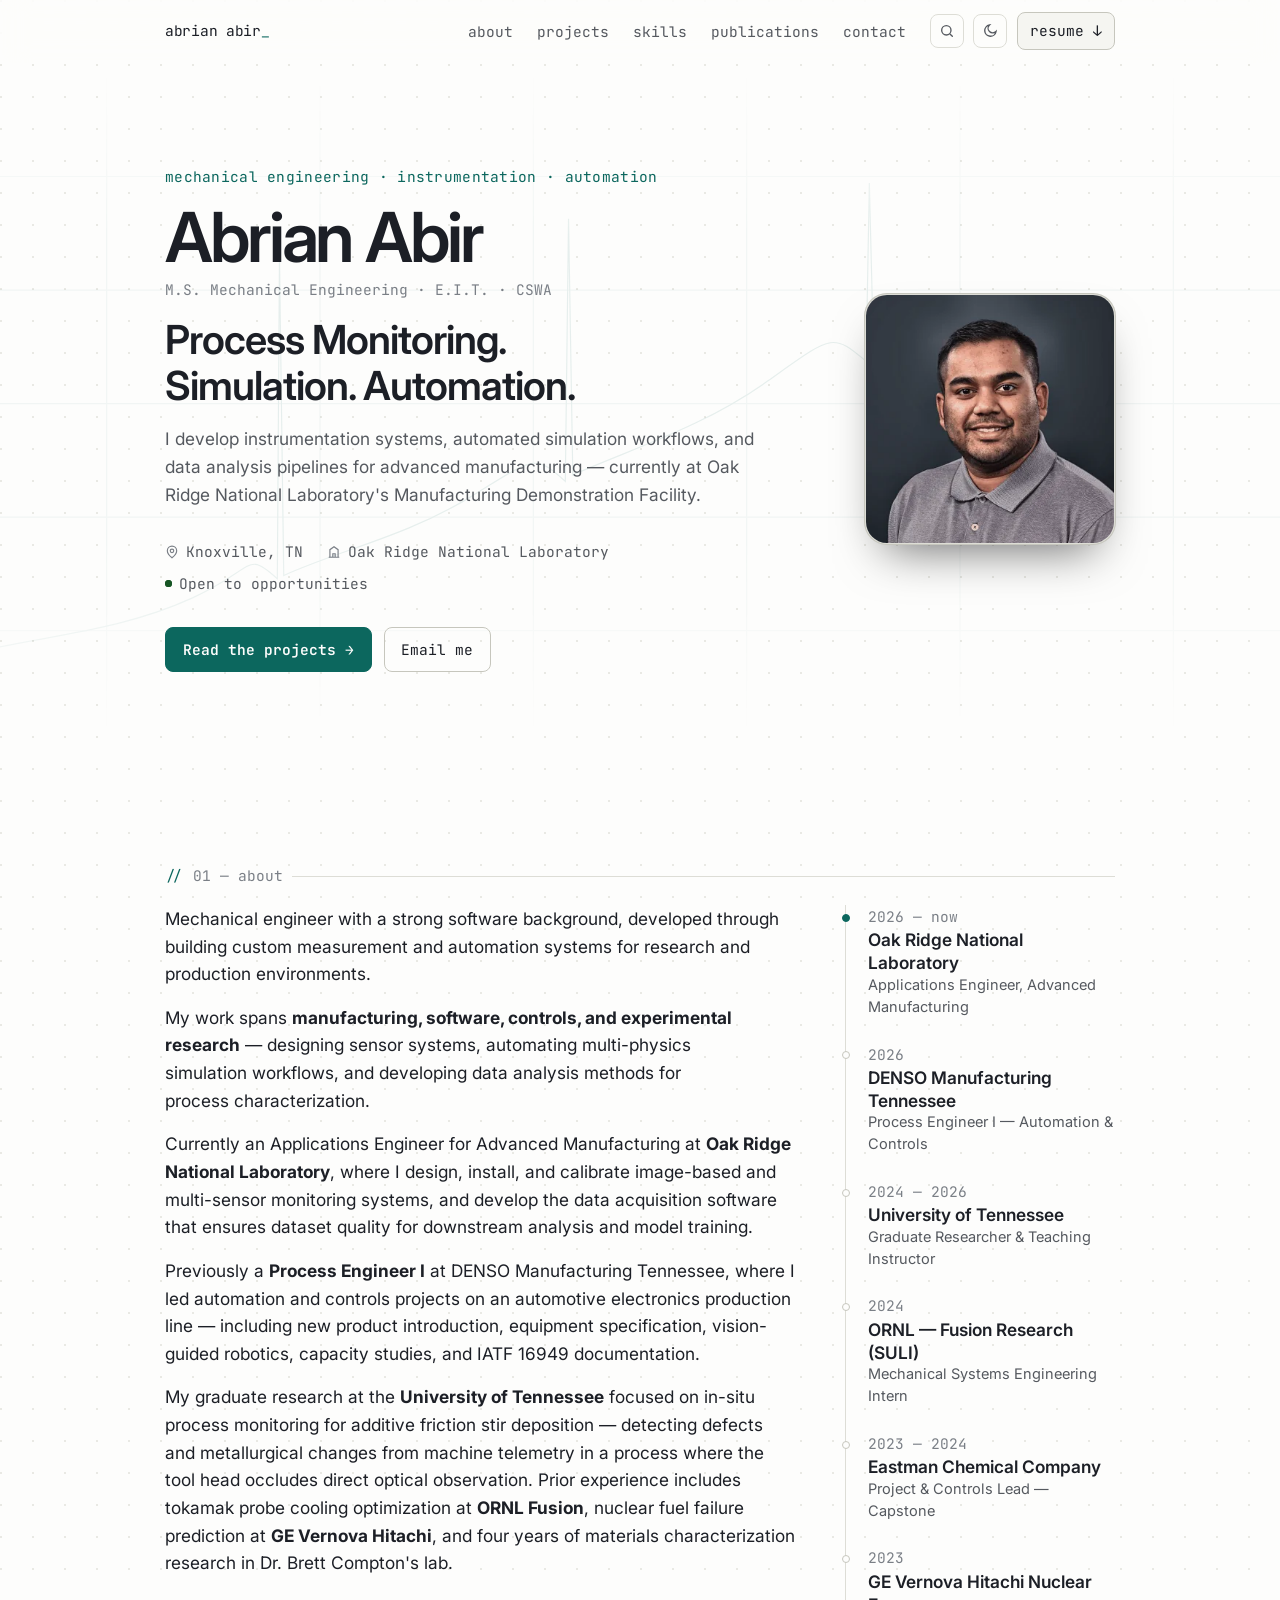
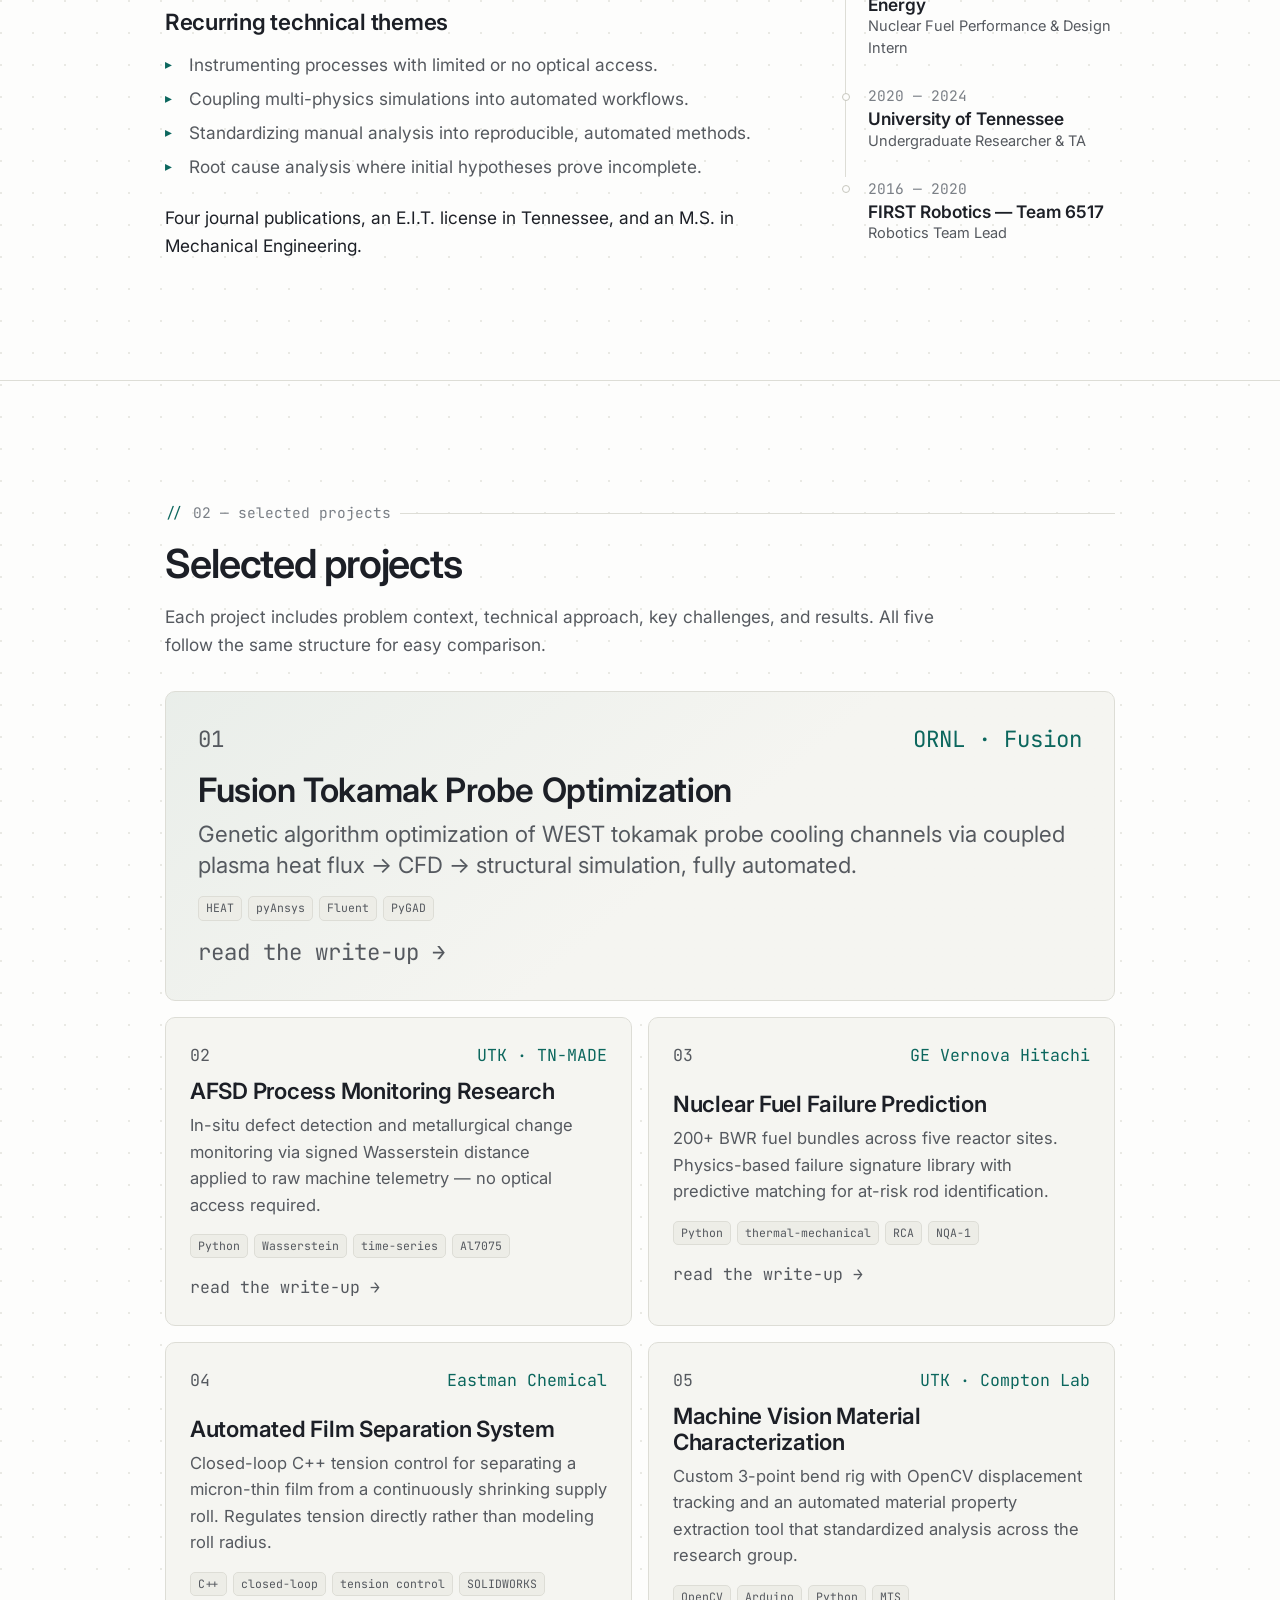
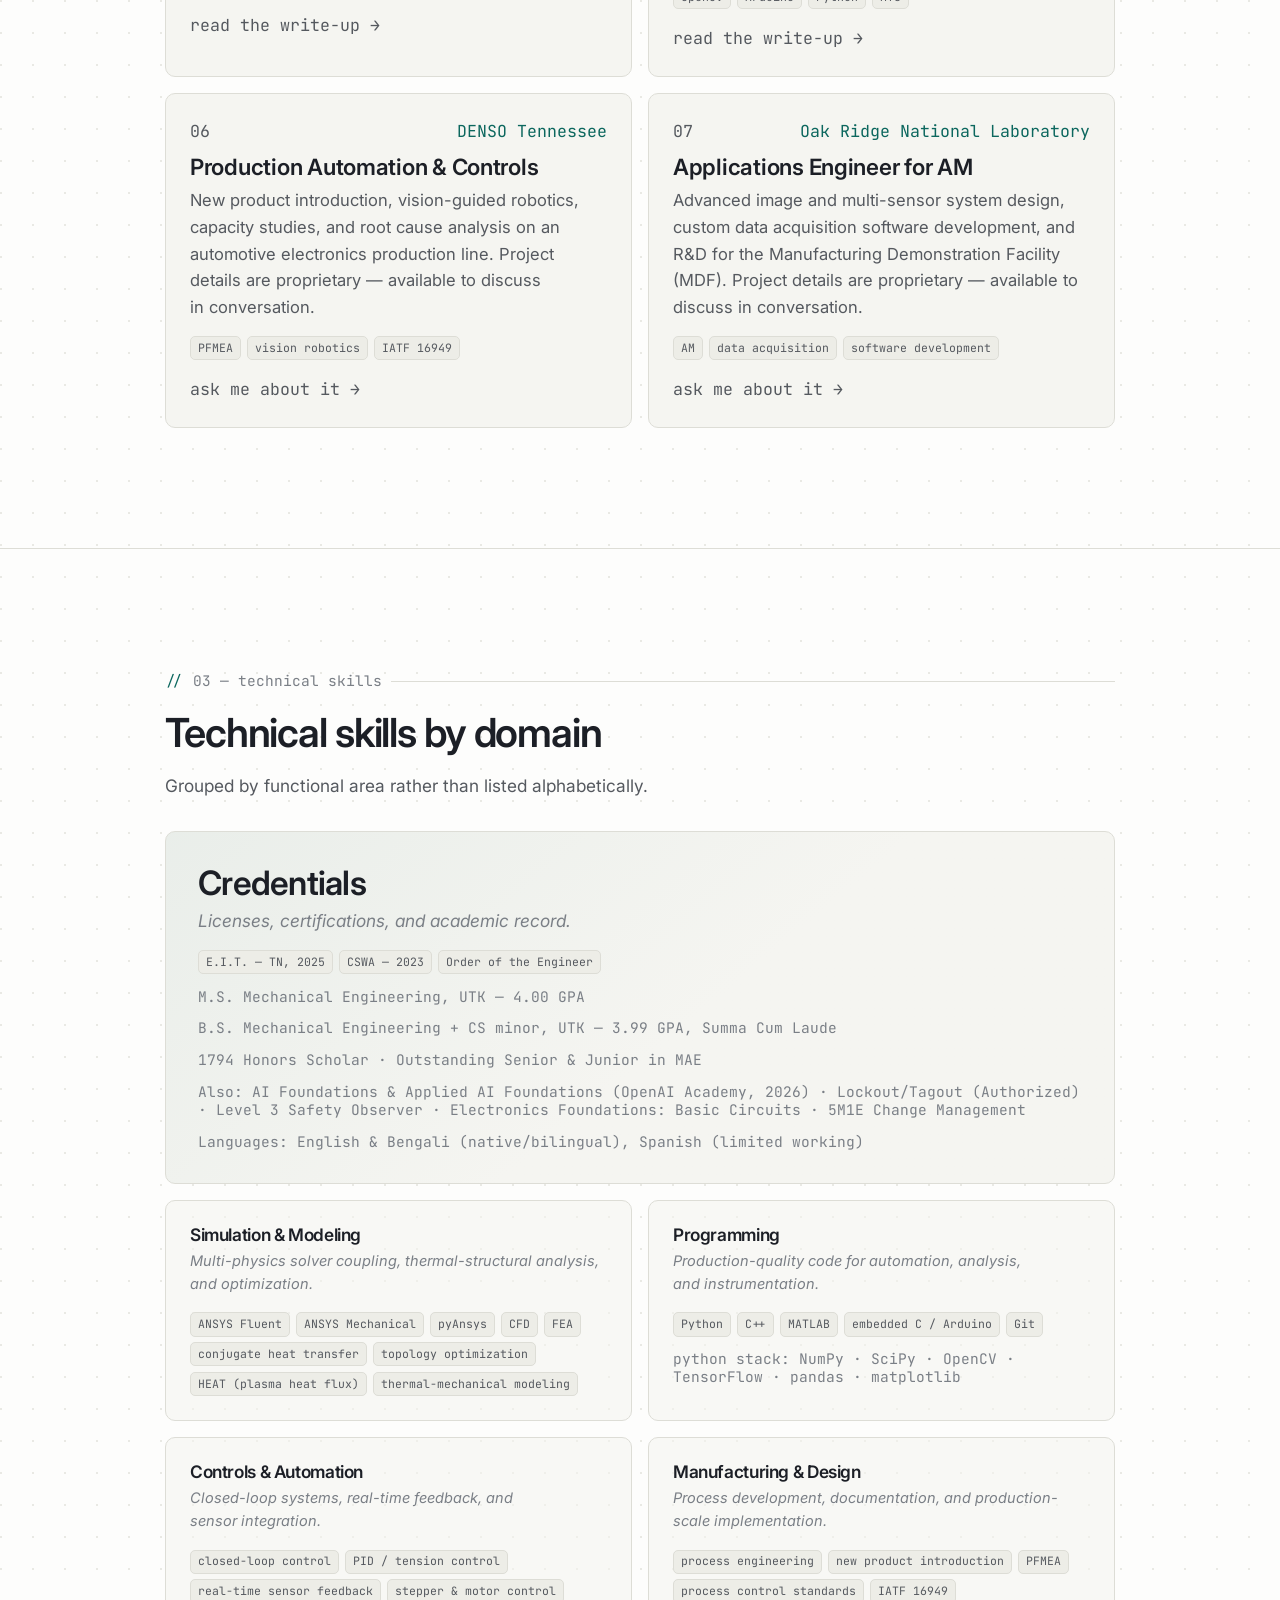
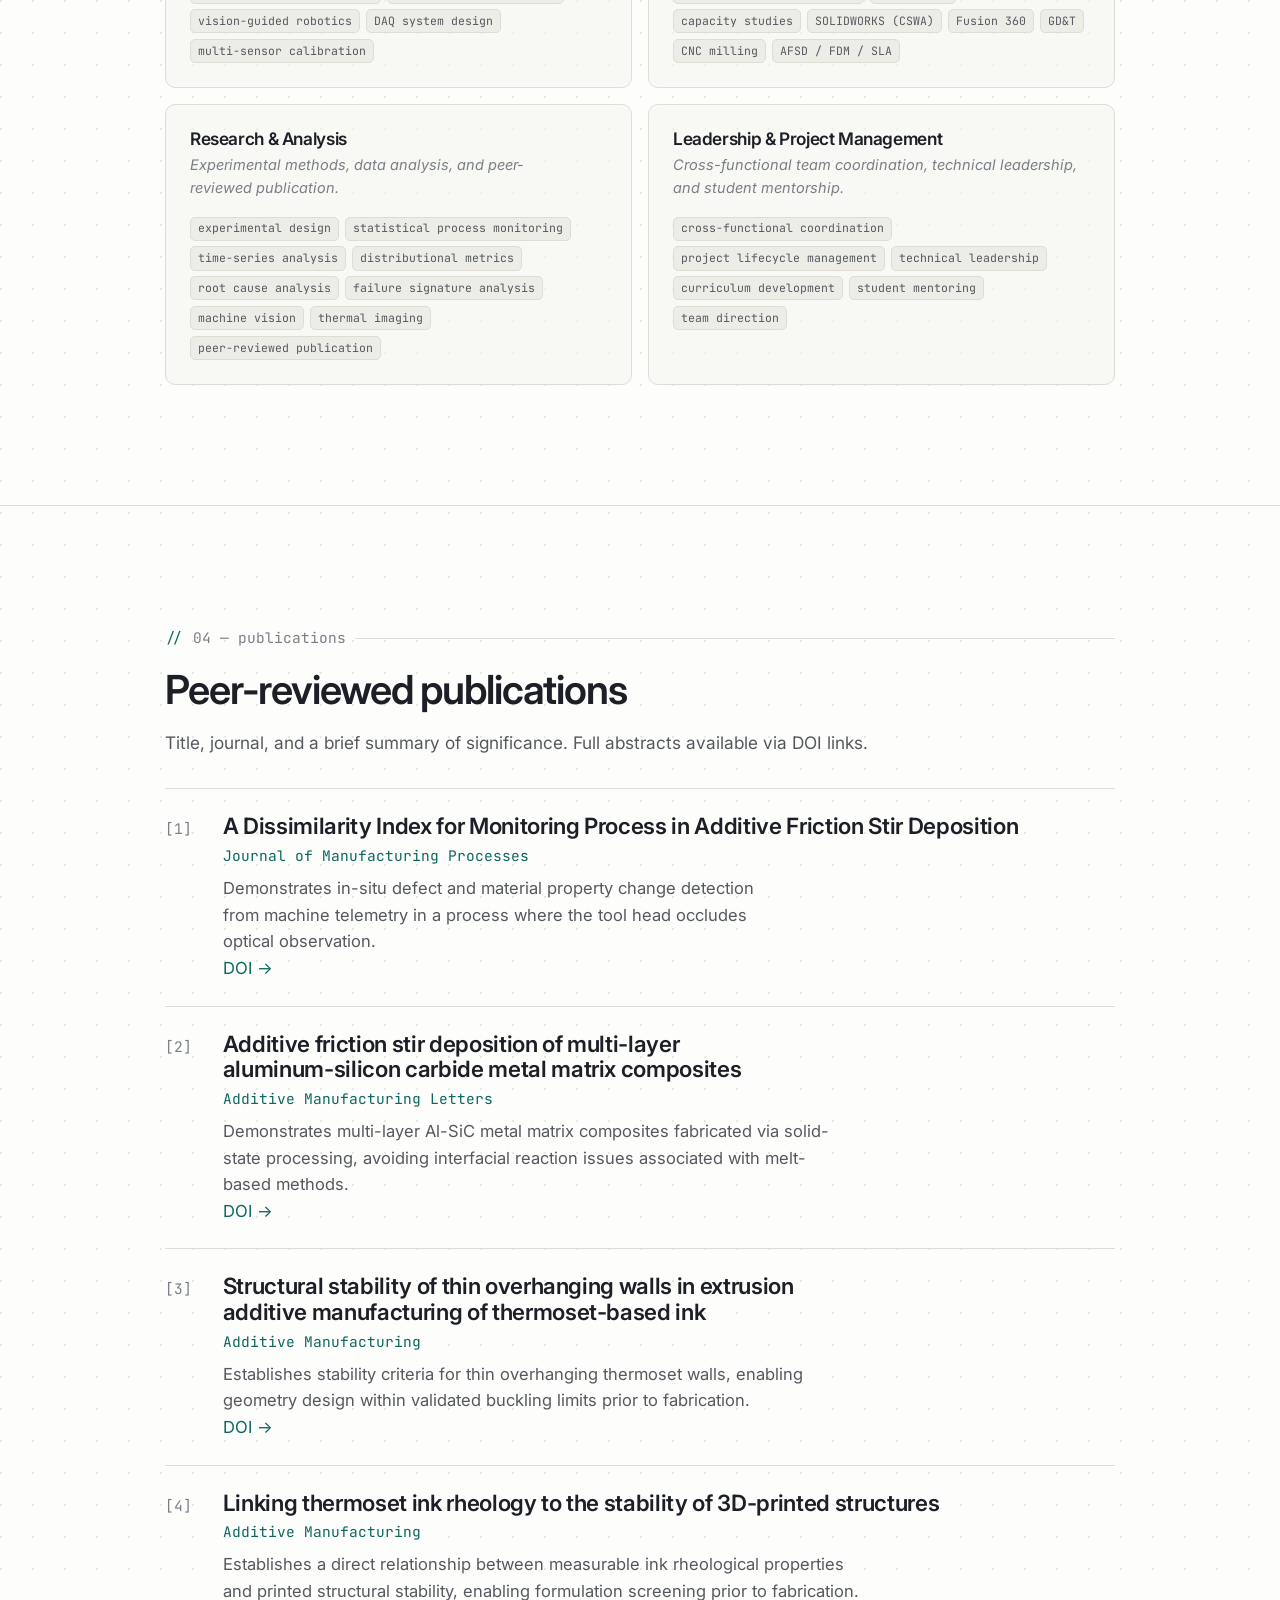
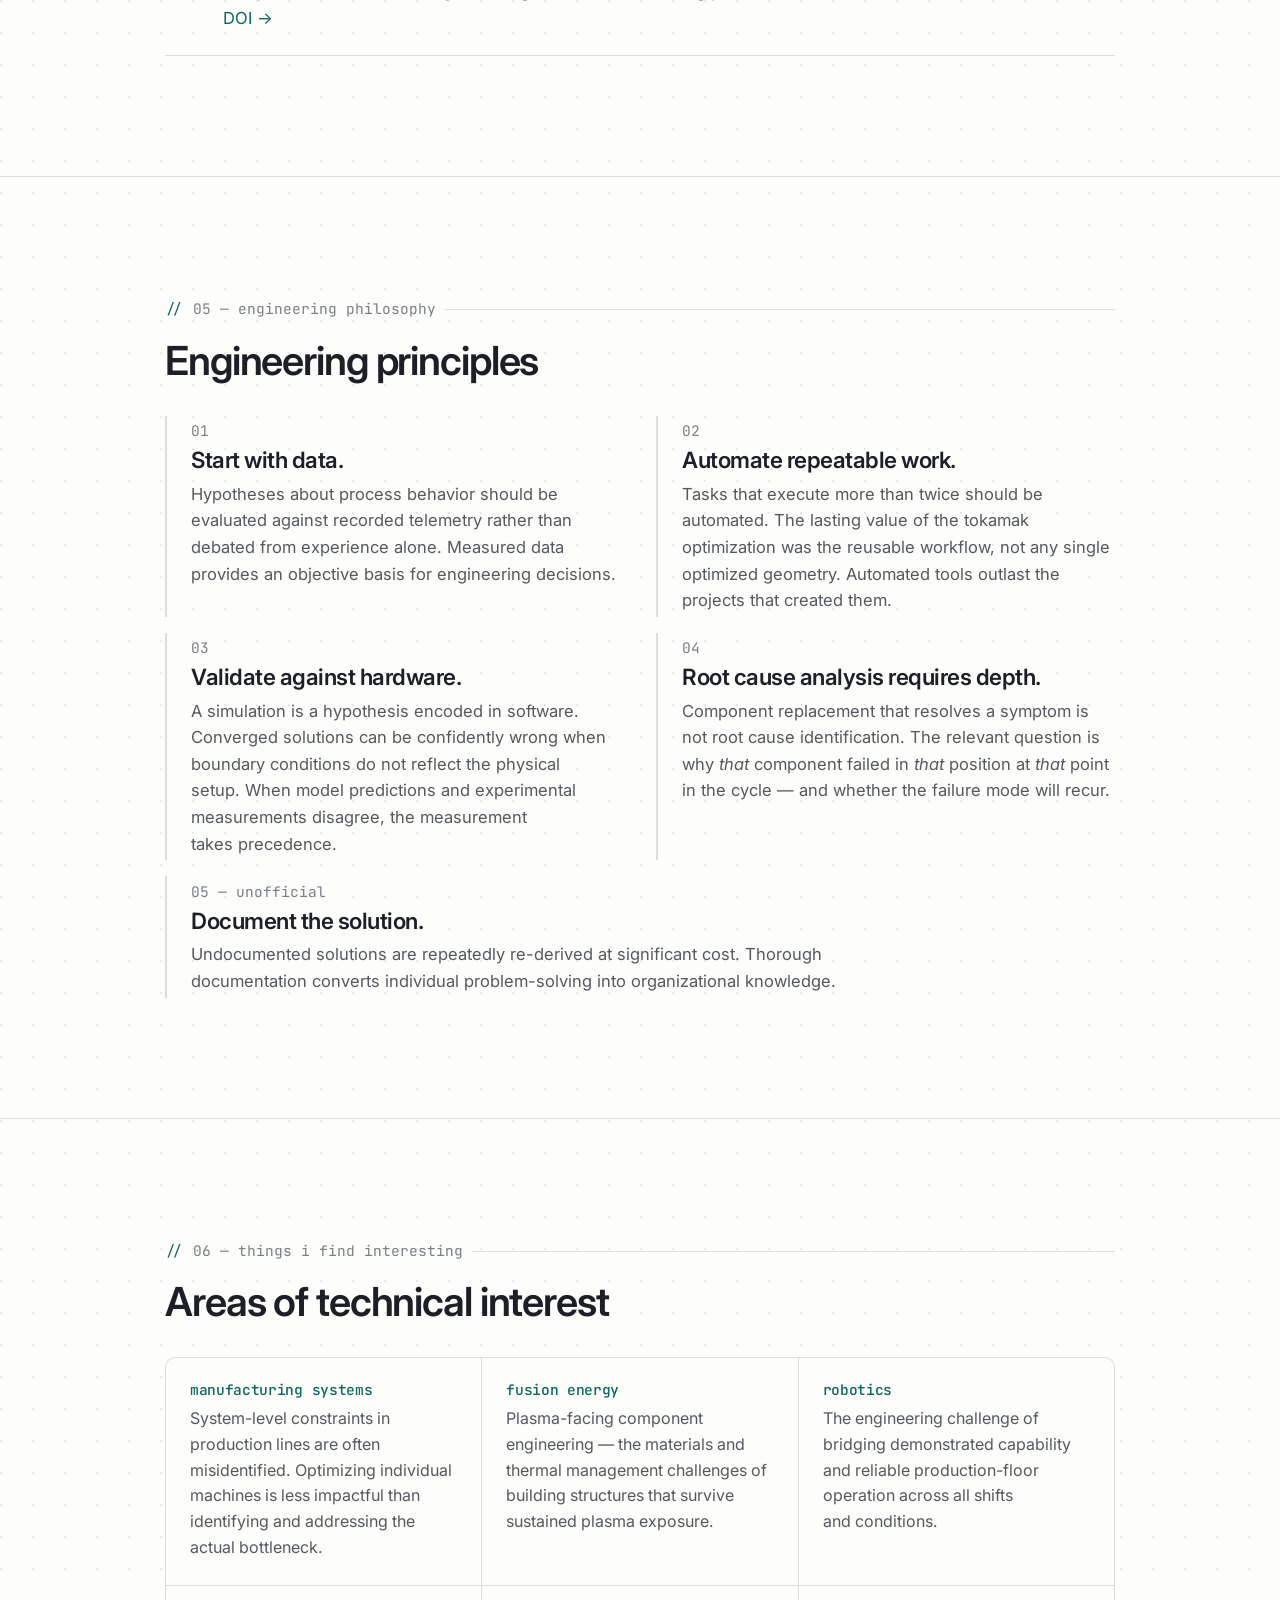
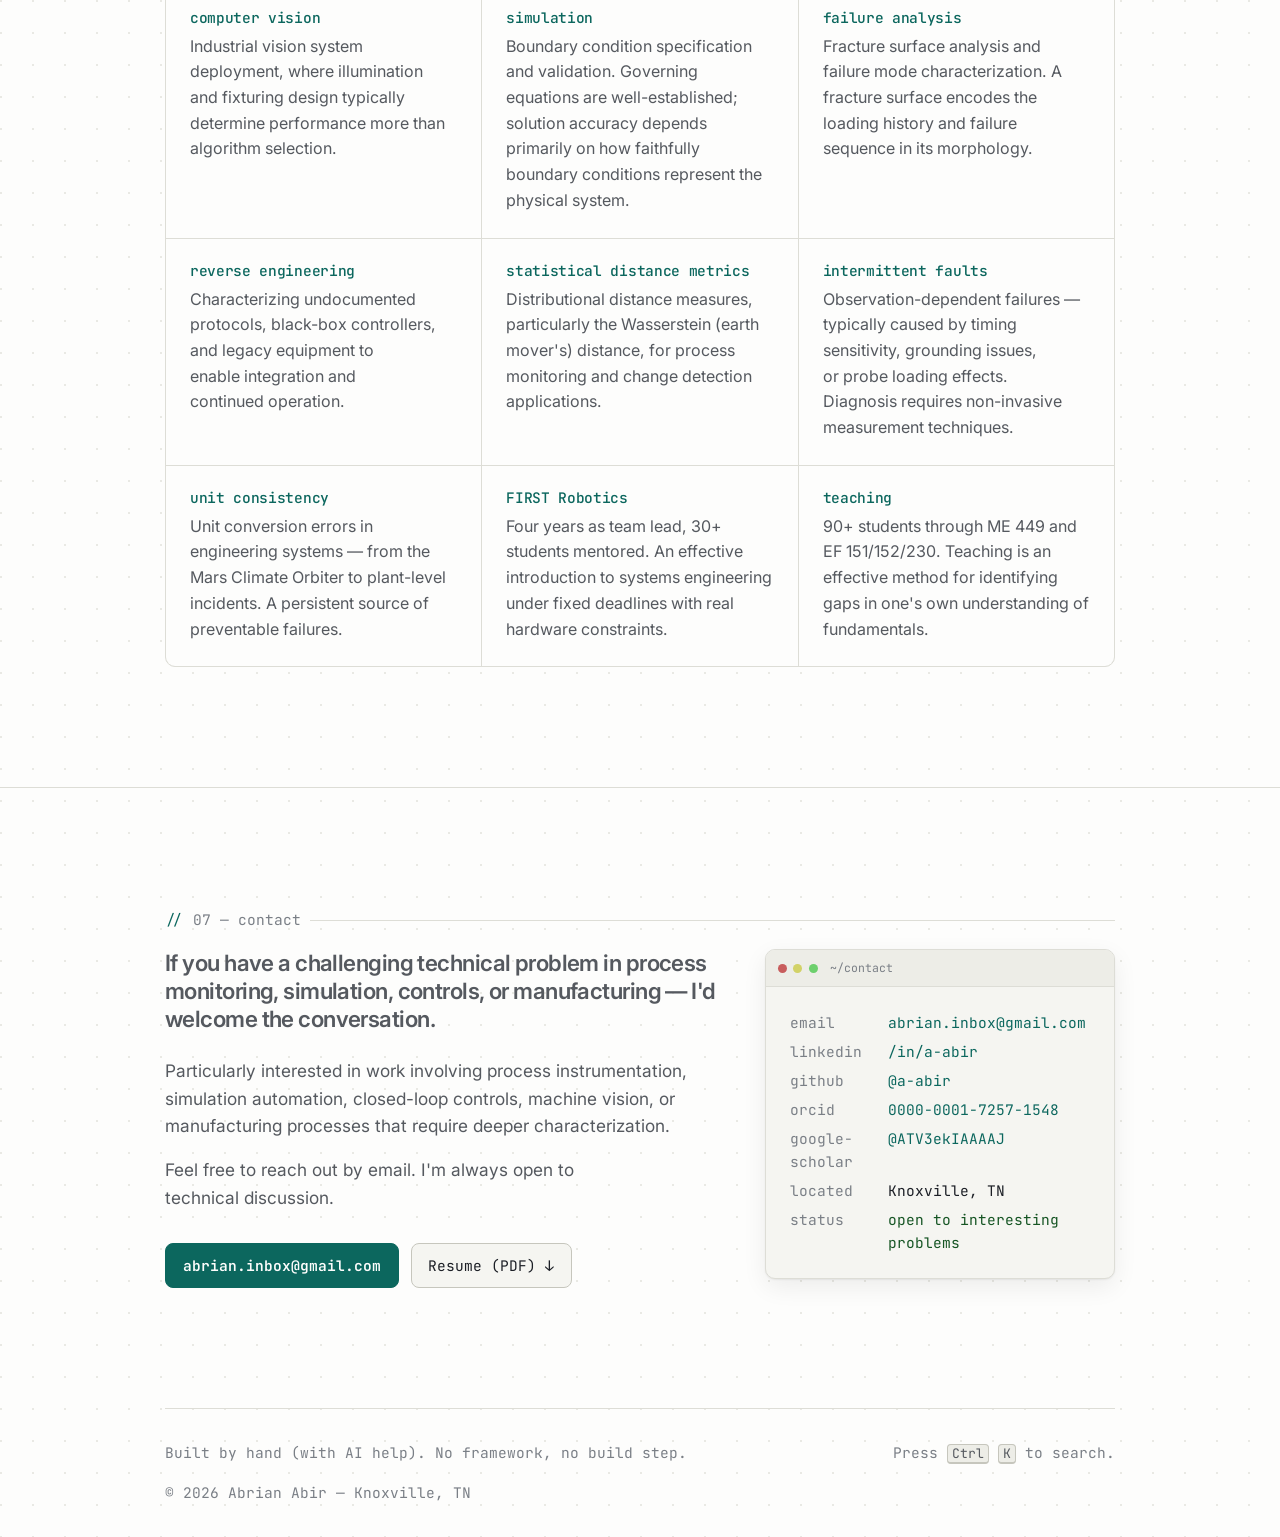
==== commit 5ee24281: "Update project pages to switch theme from light to dark mode; adjust meta tags and styles accordingl" ====
--- a/index.html
+++ b/index.html
@@ -1,9 +1,9 @@
-<!DOCTYPE html><html lang="en" data-theme="light"><head><meta charset="utf-8"><meta name="viewport" content="width=device-width, initial-scale=1"><title>Abrian Abir — Mechanical Engineer, Instrumentation & Automation</title><meta name="description" content="Abrian Abir — mechanical engineer working on process monitoring, simulation automation, controls, and machine vision. Oak Ridge National Laboratory, Knoxville TN."><meta name="author" content="Abrian Abir"><meta name="theme-color" content="#FDFDFC"><link rel="canonical" href="https://a-abir.github.io/"><meta property="og:type" content="website"><meta property="og:url" content="https://a-abir.github.io/"><meta property="og:title" content="Abrian Abir — Mechanical Engineer, Instrumentation & Automation"><meta property="og:description" content="Abrian Abir — mechanical engineer working on process monitoring, simulation automation, controls, and machine vision. Oak Ridge National Laboratory, Knoxville TN."><meta property="og:image" content="https://a-abir.github.io/assets/img/og/og-home.png"><meta property="og:image:width" content="1200"><meta property="og:image:height" content="630"><meta property="og:image:alt" content="Abrian Abir — mechanical engineering · instrumentation · automation"><meta name="twitter:card" content="summary_large_image"><link rel="icon" href="data:image/svg+xml,<svg xmlns='http://www.w3.org/2000/svg' viewBox='0 0 100 100'><rect width='100' height='100' rx='20' fill='%230D1117'/><text y='70' x='42' text-anchor='middle' font-size='64' font-family='monospace' font-weight='bold' fill='%234FD1C5'>A</text><rect x='68' y='50' width='12' height='20' fill='%234FD1C5'/></svg>"><link rel="preconnect" href="https://fonts.googleapis.com"><link rel="preconnect" href="https://fonts.gstatic.com" crossorigin><link rel="preload" as="style" href="https://fonts.googleapis.com/css2?family=Inter:wght@400;500;600;700&amp;family=JetBrains+Mono:wght@400;500&amp;display=swap"><link rel="stylesheet" href="https://fonts.googleapis.com/css2?family=Inter:wght@400;500;600;700&amp;family=JetBrains+Mono:wght@400;500&amp;display=swap" media="print" onload="this.media='all'"><noscript><link rel="stylesheet" href="https://fonts.googleapis.com/css2?family=Inter:wght@400;500;600;700&amp;family=JetBrains+Mono:wght@400;500&amp;display=swap"></noscript><link rel="stylesheet" href="assets/css/style.min.css?v=8f8ec3ad8d"><link rel="expect" href="#main" blocking="render"><script>
+<!DOCTYPE html><html lang="en" data-theme="dark"><head><meta charset="utf-8"><meta name="viewport" content="width=device-width, initial-scale=1"><title>Abrian Abir — Mechanical Engineer, Instrumentation & Automation</title><meta name="description" content="Abrian Abir — mechanical engineer working on process monitoring, simulation automation, controls, and machine vision. Oak Ridge National Laboratory, Knoxville TN."><meta name="author" content="Abrian Abir"><meta name="theme-color" content="#141a23"><link rel="canonical" href="https://a-abir.github.io/"><meta property="og:type" content="website"><meta property="og:url" content="https://a-abir.github.io/"><meta property="og:title" content="Abrian Abir — Mechanical Engineer, Instrumentation & Automation"><meta property="og:description" content="Abrian Abir — mechanical engineer working on process monitoring, simulation automation, controls, and machine vision. Oak Ridge National Laboratory, Knoxville TN."><meta property="og:image" content="https://a-abir.github.io/assets/img/og/og-home.png"><meta property="og:image:width" content="1200"><meta property="og:image:height" content="630"><meta property="og:image:alt" content="Abrian Abir — mechanical engineering · instrumentation · automation"><meta name="twitter:card" content="summary_large_image"><link rel="icon" href="data:image/svg+xml,<svg xmlns='http://www.w3.org/2000/svg' viewBox='0 0 100 100'><rect width='100' height='100' rx='20' fill='%230D1117'/><text y='70' x='42' text-anchor='middle' font-size='64' font-family='monospace' font-weight='bold' fill='%234FD1C5'>A</text><rect x='68' y='50' width='12' height='20' fill='%234FD1C5'/></svg>"><link rel="preconnect" href="https://fonts.googleapis.com"><link rel="preconnect" href="https://fonts.gstatic.com" crossorigin><link rel="preload" as="style" href="https://fonts.googleapis.com/css2?family=Inter:wght@400;500;600;700&amp;family=JetBrains+Mono:wght@400;500&amp;display=swap"><link rel="stylesheet" href="https://fonts.googleapis.com/css2?family=Inter:wght@400;500;600;700&amp;family=JetBrains+Mono:wght@400;500&amp;display=swap" media="print" onload="this.media='all'"><noscript><link rel="stylesheet" href="https://fonts.googleapis.com/css2?family=Inter:wght@400;500;600;700&amp;family=JetBrains+Mono:wght@400;500&amp;display=swap"></noscript><link rel="stylesheet" href="assets/css/style.min.css?v=2b553c2c5e"><link rel="expect" href="#main" blocking="render"><script>
   (() => { try {
     const s = localStorage.getItem('theme');
     document.documentElement.dataset.theme =
       s || (matchMedia('(prefers-color-scheme: light)').matches ? 'light' : 'dark');
-  } catch { document.documentElement.dataset.theme = 'light'; } })();
+  } catch { document.documentElement.dataset.theme = 'dark'; } })();
 </script><script type="speculationrules">
 {"prefetch":[{"where":{"selector_matches":".card a, .proj-nav a, .backlink, .pal a"},"eagerness":"moderate"}]}
 </script><script type="application/ld+json">
@@ -44,8 +44,7 @@
 </script></head><body><div class="progress" aria-hidden="true"></div><a class="skip" href="#main">Skip to content</a><header class="nav"><div class="nav__inner"><a class="nav__brand" href="#top">abrian&nbsp;abir</a><nav aria-label="Primary"><ul class="nav__links"><li><a href="#about">about</a></li><li><a href="#projects">projects</a></li><li><a href="#skills">skills</a></li><li><a href="#publications">publications</a></li><li><a href="#contact">contact</a></li></ul></nav><div class="nav__actions"><button class="icon-btn" data-open-palette aria-label="Search (Ctrl K)" title="Search — Ctrl K"><svg viewBox="0 0 24 24" fill="none" stroke="currentColor" stroke-width="2" stroke-linecap="round"><circle cx="11" cy="11" r="7"/><path d="m20 20-3.2-3.2"/></svg></button><button class="icon-btn" id="theme-toggle" aria-label="Switch theme" title="Toggle theme"><svg class="i-sun" viewBox="0 0 24 24" fill="none" stroke="currentColor" stroke-width="2" stroke-linecap="round"><circle cx="12" cy="12" r="4.2"/><path d="M12 2v2M12 20v2M2 12h2M20 12h2M4.9 4.9l1.4 1.4M17.7 17.7l1.4 1.4M19.1 4.9l-1.4 1.4M6.3 17.7l-1.4 1.4"/></svg><svg class="i-moon" viewBox="0 0 24 24" fill="none" stroke="currentColor" stroke-width="2" stroke-linecap="round"><path d="M21 12.8A8.5 8.5 0 1 1 11.2 3a6.6 6.6 0 0 0 9.8 9.8Z"/></svg></button><a class="btn btn--sm nav__resume" target="_blank" rel="noopener" href="resume.pdf" download>resume ↓</a><button class="icon-btn nav__burger" id="nav-toggle" aria-label="Open menu"
 aria-expanded="false" aria-controls="nav-mobile"><span class="i-open"><svg viewBox="0 0 24 24" fill="none" stroke="currentColor" stroke-width="2" stroke-linecap="round"><path d="M4 7h16M4 12h16M4 17h16"/></svg></span><span class="i-close"><svg viewBox="0 0 24 24" fill="none" stroke="currentColor" stroke-width="2" stroke-linecap="round"><path d="M6 6l12 12M18 6L6 18"/></svg></span></button></div></div><div class="nav__mobile" id="nav-mobile" hidden><nav aria-label="Mobile"><ul><li><a href="#about">about</a></li><li><a href="#projects">projects</a></li><li><a href="#skills">skills</a></li><li><a href="#philosophy">philosophy</a></li><li><a href="#interests">interests</a></li><li><a href="#publications">publications</a></li><li><a href="#contact">contact</a></li></ul></nav><a class="btn btn--primary nav__mobile-cta" target="_blank" rel="noopener" href="resume.pdf" download>Download resume (PDF)</a></div></header><main id="main"><span id="top"></span><section class="hero"><svg class="hero__plot" viewBox="0 0 1200 420" preserveAspectRatio="none" aria-hidden="true"><g class="grid"><path d="M0 70H1200M0 140H1200M0 210H1200M0 280H1200M0 350H1200"/><path d="M100 0V420M300 0V420M500 0V420M700 0V420M900 0V420M1100 0V420"/></g><path class="trace" d="M0 360 C 60 352, 120 348, 180 330 S 230 300, 260 318 L 262 120 L 266 316 C 320 300, 380 292, 440 268 S 500 240, 530 258 L 533 96 L 537 254 C 600 236, 660 224, 720 196 S 780 166, 812 184 L 815 74 L 819 180 C 880 160, 940 148, 1000 124 S 1120 92, 1200 78"/></svg><div class="wrap hero__inner"><div class="hero__copy"><p class="eyebrow">mechanical engineering · instrumentation · automation</p><h1>Abrian Abir</h1><p class="hero__creds">M.S. Mechanical Engineering · E.I.T. · CSWA</p><p class="hero__headline" id="headline" data-lines='["Process Monitoring. Simulation. Automation.", "Instrumentation and Data-Driven Manufacturing.", "Building the Measurement Systems That Close the Loop.", "From Sensor Data to Engineering Decisions.", "Bridging Simulation, Controls, and the Production Floor."]'><span id="headline-text"></span><span class="cursor" aria-hidden="true">|</span></p><p class="hero__pitch">I develop instrumentation systems, automated simulation workflows, and data analysis pipelines for advanced manufacturing — currently at Oak Ridge National Laboratory's Manufacturing Demonstration Facility.</p><p class="hero__meta"><span><svg viewBox="0 0 24 24" fill="none" stroke="currentColor" stroke-width="2"><path d="M20 10c0 6-8 12-8 12s-8-6-8-12a8 8 0 0 1 16 0Z"/><circle cx="12" cy="10" r="3"/></svg> Knoxville, TN</span>
 <span><svg viewBox="0 0 24 24" fill="none" stroke="currentColor" stroke-width="2"><path d="M3 21h18M5 21V8l7-5 7 5v13M10 21v-6h4v6"/></svg> Oak Ridge National Laboratory</span>
-<span><i class="dot" aria-hidden="true"></i> Open to opportunities</span></p><div class="hero__cta"><a class="btn btn--primary" target="_blank" rel="noopener" href="resume.pdf" download>Download resume (PDF)</a>
-<a class="btn" href="#projects">Read the projects →</a>
+<span><i class="dot" aria-hidden="true"></i> Open to opportunities</span></p><div class="hero__cta"><a class="btn btn--primary" href="#projects">Read the projects →</a>
 <a class="btn btn--ghost" href="mailto:abrian.inbox@gmail.com">Email me</a></div></div><figure class="hero__portrait"><picture><source type="image/webp" srcset="assets/img/portrait@1x.webp 170w, assets/img/portrait.webp 340w" sizes="(max-width: 820px) 150px, 250px"><img src="assets/img/portrait.png" alt="Abrian Abir"
 width="340" height="340"
 fetchpriority="high" decoding="async"></picture></figure></div></section><section id="about"><div class="wrap"><h2 class="sec-label reveal">01 — about</h2><div class="about-grid"><div class="reveal"><p>Mechanical engineer with a strong software background, developed through building custom measurement and automation systems for research and production environments.</p><p>My work spans <strong>manufacturing, software, controls, and experimental research</strong> — designing sensor systems, automating multi-physics simulation workflows, and developing data analysis methods for process characterization.</p><p>Currently an Applications Engineer for Advanced Manufacturing at <strong>Oak Ridge National Laboratory</strong>, where I design, install, and calibrate image-based and multi-sensor monitoring systems, and develop the data acquisition software that ensures dataset quality for downstream analysis and model training.</p><p>Previously a <strong>Process Engineer I</strong> at DENSO Manufacturing Tennessee, where I led automation and controls projects on an automotive electronics production line — including new product introduction, equipment specification, vision-guided robotics, capacity studies, and IATF 16949 documentation.</p><p>My graduate research at the <strong>University of Tennessee</strong> focused on in-situ process monitoring for additive friction stir deposition — detecting defects and metallurgical changes from machine telemetry in a process where the tool head occludes direct optical observation. Prior experience includes tokamak probe cooling optimization at <strong>ORNL Fusion</strong>, nuclear fuel failure prediction at <strong>GE Vernova Hitachi</strong>, and four years of materials characterization research in Dr. Brett Compton's lab.</p><h3>Recurring technical themes</h3><ul class="tick-list"><li><span>Instrumenting processes with limited or no optical access.</span></li><li><span>Coupling multi-physics simulations into automated workflows.</span></li><li><span>Standardizing manual analysis into reproducible, automated methods.</span></li><li><span>Root cause analysis where initial hypotheses prove incomplete.</span></li></ul><p class="about-closer">Four journal publications, an E.I.T. license in Tennessee, and an M.S. in Mechanical Engineering.</p></div><aside class="reveal" aria-label="Career timeline"><ol class="timeline"><li data-now><span class="yr">2026 — now</span>
@@ -64,7 +63,7 @@
 <span class="org">University of Tennessee</span>
 <span class="role">Undergraduate Researcher & TA</span></li><li><span class="yr">2016 — 2020</span>
 <span class="org">FIRST Robotics — Team 6517</span>
-<span class="role">Robotics Team Lead</span></li></ol></aside></div></div></section><section id="projects"><div class="wrap"><h2 class="sec-label reveal">02 — selected projects</h2><div class="sec-head reveal"><h3>Selected projects</h3><p>Each project includes problem context, technical approach, key challenges, and results. All five follow the same structure for easy comparison.</p></div><div class="cards"><article class="card reveal" data-slug="tokamak-probe"><p class="card__idx"><span>01</span><span class="org">ORNL · Fusion</span></p><h3><a href="projects/tokamak-probe.html">Fusion Tokamak Probe Optimization</a></h3><p>Genetic algorithm optimization of WEST tokamak probe cooling channels via coupled plasma heat flux → CFD → structural simulation, fully automated.</p><div class="card__tags"><span class="tag">HEAT</span><span class="tag">pyAnsys</span><span class="tag">Fluent</span><span class="tag">PyGAD</span></div><p class="card__more">read the write-up <span class="arw">→</span></p></article><article class="card reveal" data-slug="afsd-monitoring"><p class="card__idx"><span>02</span><span class="org">UTK · TN-MADE</span></p><h3><a href="projects/afsd-monitoring.html">AFSD Process Monitoring Research</a></h3><p>In-situ defect detection and metallurgical change monitoring via signed Wasserstein distance applied to raw machine telemetry — no optical access required.</p><div class="card__tags"><span class="tag">Python</span><span class="tag">Wasserstein</span><span class="tag">time-series</span><span class="tag">Al7075</span></div><p class="card__more">read the write-up <span class="arw">→</span></p></article><article class="card reveal" data-slug="fuel-failure"><p class="card__idx"><span>03</span><span class="org">GE Vernova Hitachi</span></p><h3><a href="projects/fuel-failure.html">Nuclear Fuel Failure Prediction</a></h3><p>200+ BWR fuel bundles across five reactor sites. Physics-based failure signature library with predictive matching for at-risk rod identification.</p><div class="card__tags"><span class="tag">Python</span><span class="tag">thermal-mechanical</span><span class="tag">RCA</span><span class="tag">NQA-1</span></div><p class="card__more">read the write-up <span class="arw">→</span></p></article><article class="card reveal" data-slug="film-separator"><p class="card__idx"><span>04</span><span class="org">Eastman Chemical</span></p><h3><a href="projects/film-separator.html">Automated Film Separation System</a></h3><p>Closed-loop C++ tension control for separating a micron-thin film from a continuously shrinking supply roll. Regulates tension directly rather than modeling roll radius.</p><div class="card__tags"><span class="tag">C++</span><span class="tag">closed-loop</span><span class="tag">tension control</span><span class="tag">SOLIDWORKS</span></div><p class="card__more">read the write-up <span class="arw">→</span></p></article><article class="card reveal" data-slug="machine-vision"><p class="card__idx"><span>05</span><span class="org">UTK · Compton Lab</span></p><h3><a href="projects/machine-vision.html">Machine Vision Material Characterization</a></h3><p>Custom 3-point bend rig with OpenCV displacement tracking and an automated material property extraction tool that standardized analysis across the research group.</p><div class="card__tags"><span class="tag">OpenCV</span><span class="tag">Arduino</span><span class="tag">Python</span><span class="tag">MTS</span></div><p class="card__more">read the write-up <span class="arw">→</span></p></article><article class="card reveal"><p class="card__idx"><span>06</span><span class="org">DENSO Tennessee</span></p><h3><a href="#contact">Production Automation & Controls</a></h3><p>New product introduction, vision-guided robotics, capacity studies, and root cause analysis on an automotive electronics production line. Project details are proprietary — available to discuss in conversation.</p><div class="card__tags"><span class="tag">PFMEA</span><span class="tag">vision robotics</span><span class="tag">IATF 16949</span></div><p class="card__more">ask me about it <span class="arw">→</span></p></article></div></div></section><section id="skills"><div class="wrap"><h2 class="sec-label reveal">03 — technical skills</h2><div class="sec-head reveal"><h3>Technical skills by domain</h3><p>Grouped by functional area rather than listed alphabetically.</p></div><div class="skills"><div class="skillgroup reveal"><h4>Simulation & Modeling</h4><p>Multi-physics solver coupling, thermal-structural analysis, and optimization.</p><ul><li class="tag">ANSYS Fluent</li><li class="tag">ANSYS Mechanical</li><li class="tag">pyAnsys</li><li class="tag">CFD</li><li class="tag">FEA</li><li class="tag">conjugate heat transfer</li><li class="tag">topology optimization</li><li class="tag">HEAT (plasma heat flux)</li><li class="tag">thermal-mechanical modeling</li></ul></div><div class="skillgroup reveal"><h4>Programming</h4><p>Production-quality code for automation, analysis, and instrumentation.</p><ul><li class="tag">Python</li><li class="tag">C++</li><li class="tag">MATLAB</li><li class="tag">embedded C / Arduino</li><li class="tag">Git</li><li class="sub">python stack: NumPy · SciPy · OpenCV · TensorFlow · pandas · matplotlib</li></ul></div><div class="skillgroup reveal"><h4>Controls & Automation</h4><p>Closed-loop systems, real-time feedback, and sensor integration.</p><ul><li class="tag">closed-loop control</li><li class="tag">PID / tension control</li><li class="tag">real-time sensor feedback</li><li class="tag">stepper & motor control</li><li class="tag">vision-guided robotics</li><li class="tag">DAQ system design</li><li class="tag">multi-sensor calibration</li></ul></div><div class="skillgroup reveal"><h4>Manufacturing & Design</h4><p>Process development, documentation, and production-scale implementation.</p><ul><li class="tag">process engineering</li><li class="tag">new product introduction</li><li class="tag">PFMEA</li><li class="tag">process control standards</li><li class="tag">IATF 16949</li><li class="tag">capacity studies</li><li class="tag">SOLIDWORKS (CSWA)</li><li class="tag">Fusion 360</li><li class="tag">GD&T</li><li class="tag">CNC milling</li><li class="tag">AFSD / FDM / SLA</li></ul></div><div class="skillgroup reveal"><h4>Research & Analysis</h4><p>Experimental methods, data analysis, and peer-reviewed publication.</p><ul><li class="tag">experimental design</li><li class="tag">statistical process monitoring</li><li class="tag">time-series analysis</li><li class="tag">distributional metrics</li><li class="tag">root cause analysis</li><li class="tag">failure signature analysis</li><li class="tag">machine vision</li><li class="tag">thermal imaging</li><li class="tag">peer-reviewed publication</li></ul></div><div class="skillgroup reveal"><h4>Credentials</h4><p>Licenses, certifications, and academic record.</p><ul><li class="tag">E.I.T. — TN, 2025</li><li class="tag">CSWA — 2023</li><li class="tag">Order of the Engineer</li><li class="sub">M.S. Mechanical Engineering, UTK — 4.00 GPA</li><li class="sub">B.S. Mechanical Engineering + CS minor, UTK — 3.99 GPA, Summa Cum Laude</li><li class="sub">1794 Honors Scholar · Outstanding Senior & Junior in MAE</li><li class="sub">Also: AI Foundations & Applied AI Foundations (OpenAI Academy, 2026) · Lockout/Tagout (Authorized) · Level 3 Safety Observer · Electronics Foundations: Basic Circuits · 5M1E Change Management</li><li class="sub">Languages: English & Bengali (native/bilingual), Spanish (limited working)</li></ul></div></div></div></section><section id="publications"><div class="wrap"><h2 class="sec-label reveal">04 — publications</h2><div class="sec-head reveal"><h3>Peer-reviewed publications</h3><p>Title, journal, and a brief summary of significance. Full abstracts available via DOI links.</p></div><ol class="pubs reveal"><li><div><h4>A Dissimilarity Index for Monitoring Process in Additive Friction Stir Deposition</h4><p class="journal">Journal of Manufacturing Processes</p><p class="why">Demonstrates in-situ defect and material property change detection from machine telemetry in a process where the tool head occludes optical observation.</p><p class="why"><a href="https://doi.org/10.1016/j.jmapro.2026.04.076" target="_blank" rel="noopener" aria-label="DOI for A Dissimilarity Index for Monitoring Process in Additive Friction Stir Deposition">DOI →</a></p></div></li><li><div><h4>Additive friction stir deposition of multi-layer aluminum-silicon carbide metal matrix composites</h4><p class="journal">Additive Manufacturing Letters</p><p class="why">Demonstrates multi-layer Al-SiC metal matrix composites fabricated via solid-state processing, avoiding interfacial reaction issues associated with melt-based methods.</p><p class="why"><a href="https://doi.org/10.1016/j.addlet.2025.100330" target="_blank" rel="noopener" aria-label="DOI for Additive friction stir deposition of multi-layer aluminum-silicon carbide metal matrix composites">DOI →</a></p></div></li><li><div><h4>Structural stability of thin overhanging walls in extrusion additive manufacturing of thermoset-based ink</h4><p class="journal">Additive Manufacturing</p><p class="why">Establishes stability criteria for thin overhanging thermoset walls, enabling geometry design within validated buckling limits prior to fabrication.</p><p class="why"><a href="https://doi.org/10.1016/j.addma.2022.102677" target="_blank" rel="noopener" aria-label="DOI for Structural stability of thin overhanging walls in extrusion additive manufacturing of thermoset-based ink">DOI →</a></p></div></li><li><div><h4>Linking thermoset ink rheology to the stability of 3D-printed structures</h4><p class="journal">Additive Manufacturing</p><p class="why">Establishes a direct relationship between measurable ink rheological properties and printed structural stability, enabling formulation screening prior to fabrication.</p><p class="why"><a href="https://doi.org/10.1016/j.addma.2020.101621" target="_blank" rel="noopener" aria-label="DOI for Linking thermoset ink rheology to the stability of 3D-printed structures">DOI →</a></p></div></li></ol></div></section><section id="philosophy"><div class="wrap"><h2 class="sec-label reveal">05 — engineering philosophy</h2><div class="sec-head reveal"><h3>Engineering principles</h3></div><div class="philo"><article class="reveal"><span class="n">01</span><h4>Start with data.</h4><p>Hypotheses about process behavior should be evaluated against recorded telemetry rather than debated from experience alone. Measured data provides an objective basis for engineering decisions.</p></article><article class="reveal"><span class="n">02</span><h4>Automate repeatable work.</h4><p>Tasks that execute more than twice should be automated. The lasting value of the tokamak optimization was the reusable workflow, not any single optimized geometry. Automated tools outlast the projects that created them.</p></article><article class="reveal"><span class="n">03</span><h4>Validate against hardware.</h4><p>A simulation is a hypothesis encoded in software. Converged solutions can be confidently wrong when boundary conditions do not reflect the physical setup. When model predictions and experimental measurements disagree, the measurement takes precedence.</p></article><article class="reveal"><span class="n">04</span><h4>Root cause analysis requires depth.</h4><p>Component replacement that resolves a symptom is not root cause identification. The relevant question is why <em>that</em> component failed in <em>that</em> position at <em>that</em> point in the cycle — and whether the failure mode will recur.</p></article><article class="reveal" style="grid-column:1/-1"><span class="n">05 — unofficial</span><h4>Document the solution.</h4><p>Undocumented solutions are repeatedly re-derived at significant cost. Thorough documentation converts individual problem-solving into organizational knowledge.</p></article></div></div></section><section id="interests"><div class="wrap"><h2 class="sec-label reveal">06 — things i find interesting</h2><div class="sec-head reveal"><h3>Areas of technical interest</h3></div><div class="interests reveal"><div><h4>manufacturing systems</h4><p>System-level constraints in production lines are often misidentified. Optimizing individual machines is less impactful than identifying and addressing the actual bottleneck.</p></div><div><h4>fusion energy</h4><p>Plasma-facing component engineering — the materials and thermal management challenges of building structures that survive sustained plasma exposure.</p></div><div><h4>robotics</h4><p>The engineering challenge of bridging demonstrated capability and reliable production-floor operation across all shifts and conditions.</p></div><div><h4>computer vision</h4><p>Industrial vision system deployment, where illumination and fixturing design typically determine performance more than algorithm selection.</p></div><div><h4>simulation</h4><p>Boundary condition specification and validation. Governing equations are well-established; solution accuracy depends primarily on how faithfully boundary conditions represent the physical system.</p></div><div><h4>failure analysis</h4><p>Fracture surface analysis and failure mode characterization. A fracture surface encodes the loading history and failure sequence in its morphology.</p></div><div><h4>reverse engineering</h4><p>Characterizing undocumented protocols, black-box controllers, and legacy equipment to enable integration and continued operation.</p></div><div><h4>statistical distance metrics</h4><p>Distributional distance measures, particularly the Wasserstein (earth mover's) distance, for process monitoring and change detection applications.</p></div><div><h4>intermittent faults</h4><p>Observation-dependent failures — typically caused by timing sensitivity, grounding issues, or probe loading effects. Diagnosis requires non-invasive measurement techniques.</p></div><div><h4>unit consistency</h4><p>Unit conversion errors in engineering systems — from the Mars Climate Orbiter to plant-level incidents. A persistent source of preventable failures.</p></div><div><h4>FIRST Robotics</h4><p>Four years as team lead, 30+ students mentored. An effective introduction to systems engineering under fixed deadlines with real hardware constraints.</p></div><div><h4>teaching</h4><p>90+ students through ME 449 and EF 151/152/230. Teaching is an effective method for identifying gaps in one's own understanding of fundamentals.</p></div></div></div></section><section id="contact"><div class="wrap"><h2 class="sec-label reveal">07 — contact</h2><div class="contact-grid"><div class="reveal"><p class="contact-lead">If you have a challenging technical problem in process monitoring, simulation, controls, or manufacturing — I'd welcome the conversation.</p><p>Particularly interested in work involving process instrumentation, simulation automation, closed-loop controls, machine vision, or manufacturing processes that require deeper characterization.</p><p>Feel free to reach out by email. I'm always open to technical discussion.</p><div class="hero__cta" style="margin-top:2rem"><a class="btn btn--primary" href="mailto:abrian.inbox@gmail.com">abrian.inbox@gmail.com</a>
-<a class="btn" target="_blank" rel="noopener" href="resume.pdf" download>Resume (PDF) ↓</a></div></div><div class="card-term reveal"><div class="card-term__bar"><i style="background: #c85d5d;"></i><i style="background: #d2d267;"></i><i style="background: #6dd06d;"></i><span>~/contact</span></div><dl><dt>email</dt><dd><a href="mailto:abrian.inbox@gmail.com" target="_blank" rel="noopener noreferrer">abrian.inbox@gmail.com</a></dd><dt>linkedin</dt><dd><a href="https://linkedin.com/in/a-abir" target="_blank" rel="noopener noreferrer">/in/a-abir</a></dd><dt>github</dt><dd><a href="https://github.com/a-abir" target="_blank" rel="noopener noreferrer">@a-abir</a></dd><dt>google-scholar</dt><dd><a href="https://scholar.google.com/citations?user=ATV3ekIAAAAJ" target="_blank" rel="noopener noreferrer">@ATV3ekIAAAAJ</a></dd><dt>located</dt><dd>Knoxville, TN</dd><dt>status</dt><dd style="color:var(--data-green)">open to interesting problems</dd></dl></div></div></div></section></main><footer class="footer wrap"><span>Built by hand (with AI help). No framework, no build step.</span>
+<span class="role">Robotics Team Lead</span></li></ol></aside></div></div></section><section id="projects"><div class="wrap"><h2 class="sec-label reveal">02 — selected projects</h2><div class="sec-head reveal"><h3>Selected projects</h3><p>Each project includes problem context, technical approach, key challenges, and results. All five follow the same structure for easy comparison.</p></div><div class="cards"><article class="card reveal" data-slug="tokamak-probe"><p class="card__idx"><span>01</span><span class="org">ORNL · Fusion</span></p><h3><a href="projects/tokamak-probe.html">Fusion Tokamak Probe Optimization</a></h3><p>Genetic algorithm optimization of WEST tokamak probe cooling channels via coupled plasma heat flux → CFD → structural simulation, fully automated.</p><div class="card__tags"><span class="tag">HEAT</span><span class="tag">pyAnsys</span><span class="tag">Fluent</span><span class="tag">PyGAD</span></div><p class="card__more">read the write-up <span class="arw">→</span></p></article><article class="card reveal" data-slug="afsd-monitoring"><p class="card__idx"><span>02</span><span class="org">UTK · TN-MADE</span></p><h3><a href="projects/afsd-monitoring.html">AFSD Process Monitoring Research</a></h3><p>In-situ defect detection and metallurgical change monitoring via signed Wasserstein distance applied to raw machine telemetry — no optical access required.</p><div class="card__tags"><span class="tag">Python</span><span class="tag">Wasserstein</span><span class="tag">time-series</span><span class="tag">Al7075</span></div><p class="card__more">read the write-up <span class="arw">→</span></p></article><article class="card reveal" data-slug="fuel-failure"><p class="card__idx"><span>03</span><span class="org">GE Vernova Hitachi</span></p><h3><a href="projects/fuel-failure.html">Nuclear Fuel Failure Prediction</a></h3><p>200+ BWR fuel bundles across five reactor sites. Physics-based failure signature library with predictive matching for at-risk rod identification.</p><div class="card__tags"><span class="tag">Python</span><span class="tag">thermal-mechanical</span><span class="tag">RCA</span><span class="tag">NQA-1</span></div><p class="card__more">read the write-up <span class="arw">→</span></p></article><article class="card reveal" data-slug="film-separator"><p class="card__idx"><span>04</span><span class="org">Eastman Chemical</span></p><h3><a href="projects/film-separator.html">Automated Film Separation System</a></h3><p>Closed-loop C++ tension control for separating a micron-thin film from a continuously shrinking supply roll. Regulates tension directly rather than modeling roll radius.</p><div class="card__tags"><span class="tag">C++</span><span class="tag">closed-loop</span><span class="tag">tension control</span><span class="tag">SOLIDWORKS</span></div><p class="card__more">read the write-up <span class="arw">→</span></p></article><article class="card reveal" data-slug="machine-vision"><p class="card__idx"><span>05</span><span class="org">UTK · Compton Lab</span></p><h3><a href="projects/machine-vision.html">Machine Vision Material Characterization</a></h3><p>Custom 3-point bend rig with OpenCV displacement tracking and an automated material property extraction tool that standardized analysis across the research group.</p><div class="card__tags"><span class="tag">OpenCV</span><span class="tag">Arduino</span><span class="tag">Python</span><span class="tag">MTS</span></div><p class="card__more">read the write-up <span class="arw">→</span></p></article><article class="card reveal"><p class="card__idx"><span>06</span><span class="org">DENSO Tennessee</span></p><h3><a href="#contact">Production Automation & Controls</a></h3><p>New product introduction, vision-guided robotics, capacity studies, and root cause analysis on an automotive electronics production line. Project details are proprietary — available to discuss in conversation.</p><div class="card__tags"><span class="tag">PFMEA</span><span class="tag">vision robotics</span><span class="tag">IATF 16949</span></div><p class="card__more">ask me about it <span class="arw">→</span></p></article><article class="card reveal"><p class="card__idx"><span>07</span><span class="org">Oak Ridge National Laboratory</span></p><h3><a href="#contact">Applications Engineer for AM</a></h3><p>Advanced image and multi-sensor system design, custom data acquisition software development, and R&D for the Manufacturing Demonstration Facility (MDF). Project details are proprietary — available to discuss in conversation.</p><div class="card__tags"><span class="tag">AM</span><span class="tag">data acquisition</span><span class="tag">software development</span></div><p class="card__more">ask me about it <span class="arw">→</span></p></article></div></div></section><section id="skills"><div class="wrap"><h2 class="sec-label reveal">03 — technical skills</h2><div class="sec-head reveal"><h3>Technical skills by domain</h3><p>Grouped by functional area rather than listed alphabetically.</p></div><div class="skills"><div class="skillgroup reveal"><h4>Credentials</h4><p>Licenses, certifications, and academic record.</p><ul><li class="tag">E.I.T. — TN, 2025</li><li class="tag">CSWA — 2023</li><li class="tag">Order of the Engineer</li><li class="sub">M.S. Mechanical Engineering, UTK — 4.00 GPA</li><li class="sub">B.S. Mechanical Engineering + CS minor, UTK — 3.99 GPA, Summa Cum Laude</li><li class="sub">1794 Honors Scholar · Outstanding Senior & Junior in MAE</li><li class="sub">Also: AI Foundations & Applied AI Foundations (OpenAI Academy, 2026) · Lockout/Tagout (Authorized) · Level 3 Safety Observer · Electronics Foundations: Basic Circuits · 5M1E Change Management</li><li class="sub">Languages: English & Bengali (native/bilingual), Spanish (limited working)</li></ul></div><div class="skillgroup reveal"><h4>Simulation & Modeling</h4><p>Multi-physics solver coupling, thermal-structural analysis, and optimization.</p><ul><li class="tag">ANSYS Fluent</li><li class="tag">ANSYS Mechanical</li><li class="tag">pyAnsys</li><li class="tag">CFD</li><li class="tag">FEA</li><li class="tag">conjugate heat transfer</li><li class="tag">topology optimization</li><li class="tag">HEAT (plasma heat flux)</li><li class="tag">thermal-mechanical modeling</li></ul></div><div class="skillgroup reveal"><h4>Programming</h4><p>Production-quality code for automation, analysis, and instrumentation.</p><ul><li class="tag">Python</li><li class="tag">C++</li><li class="tag">MATLAB</li><li class="tag">embedded C / Arduino</li><li class="tag">Git</li><li class="sub">python stack: NumPy · SciPy · OpenCV · TensorFlow · pandas · matplotlib</li></ul></div><div class="skillgroup reveal"><h4>Controls & Automation</h4><p>Closed-loop systems, real-time feedback, and sensor integration.</p><ul><li class="tag">closed-loop control</li><li class="tag">PID / tension control</li><li class="tag">real-time sensor feedback</li><li class="tag">stepper & motor control</li><li class="tag">vision-guided robotics</li><li class="tag">DAQ system design</li><li class="tag">multi-sensor calibration</li></ul></div><div class="skillgroup reveal"><h4>Manufacturing & Design</h4><p>Process development, documentation, and production-scale implementation.</p><ul><li class="tag">process engineering</li><li class="tag">new product introduction</li><li class="tag">PFMEA</li><li class="tag">process control standards</li><li class="tag">IATF 16949</li><li class="tag">capacity studies</li><li class="tag">SOLIDWORKS (CSWA)</li><li class="tag">Fusion 360</li><li class="tag">GD&T</li><li class="tag">CNC milling</li><li class="tag">AFSD / FDM / SLA</li></ul></div><div class="skillgroup reveal"><h4>Research & Analysis</h4><p>Experimental methods, data analysis, and peer-reviewed publication.</p><ul><li class="tag">experimental design</li><li class="tag">statistical process monitoring</li><li class="tag">time-series analysis</li><li class="tag">distributional metrics</li><li class="tag">root cause analysis</li><li class="tag">failure signature analysis</li><li class="tag">machine vision</li><li class="tag">thermal imaging</li><li class="tag">peer-reviewed publication</li></ul></div><div class="skillgroup reveal"><h4>Leadership & Project Management</h4><p>Cross-functional team coordination, technical leadership, and student mentorship.</p><ul><li class="tag">cross-functional coordination</li><li class="tag">project lifecycle management</li><li class="tag">technical leadership</li><li class="tag">curriculum development</li><li class="tag">student mentoring</li><li class="tag">team direction</li></ul></div></div></div></section><section id="publications"><div class="wrap"><h2 class="sec-label reveal">04 — publications</h2><div class="sec-head reveal"><h3>Peer-reviewed publications</h3><p>Title, journal, and a brief summary of significance. Full abstracts available via DOI links.</p></div><ol class="pubs reveal"><li><div><h4>A Dissimilarity Index for Monitoring Process in Additive Friction Stir Deposition</h4><p class="journal">Journal of Manufacturing Processes</p><p class="why">Demonstrates in-situ defect and material property change detection from machine telemetry in a process where the tool head occludes optical observation.</p><p class="why"><a href="https://doi.org/10.1016/j.jmapro.2026.04.076" target="_blank" rel="noopener" aria-label="DOI for A Dissimilarity Index for Monitoring Process in Additive Friction Stir Deposition">DOI →</a></p></div></li><li><div><h4>Additive friction stir deposition of multi-layer aluminum-silicon carbide metal matrix composites</h4><p class="journal">Additive Manufacturing Letters</p><p class="why">Demonstrates multi-layer Al-SiC metal matrix composites fabricated via solid-state processing, avoiding interfacial reaction issues associated with melt-based methods.</p><p class="why"><a href="https://doi.org/10.1016/j.addlet.2025.100330" target="_blank" rel="noopener" aria-label="DOI for Additive friction stir deposition of multi-layer aluminum-silicon carbide metal matrix composites">DOI →</a></p></div></li><li><div><h4>Structural stability of thin overhanging walls in extrusion additive manufacturing of thermoset-based ink</h4><p class="journal">Additive Manufacturing</p><p class="why">Establishes stability criteria for thin overhanging thermoset walls, enabling geometry design within validated buckling limits prior to fabrication.</p><p class="why"><a href="https://doi.org/10.1016/j.addma.2022.102677" target="_blank" rel="noopener" aria-label="DOI for Structural stability of thin overhanging walls in extrusion additive manufacturing of thermoset-based ink">DOI →</a></p></div></li><li><div><h4>Linking thermoset ink rheology to the stability of 3D-printed structures</h4><p class="journal">Additive Manufacturing</p><p class="why">Establishes a direct relationship between measurable ink rheological properties and printed structural stability, enabling formulation screening prior to fabrication.</p><p class="why"><a href="https://doi.org/10.1016/j.addma.2020.101621" target="_blank" rel="noopener" aria-label="DOI for Linking thermoset ink rheology to the stability of 3D-printed structures">DOI →</a></p></div></li></ol></div></section><section id="philosophy"><div class="wrap"><h2 class="sec-label reveal">05 — engineering philosophy</h2><div class="sec-head reveal"><h3>Engineering principles</h3></div><div class="philo"><article class="reveal"><span class="n">01</span><h4>Start with data.</h4><p>Hypotheses about process behavior should be evaluated against recorded telemetry rather than debated from experience alone. Measured data provides an objective basis for engineering decisions.</p></article><article class="reveal"><span class="n">02</span><h4>Automate repeatable work.</h4><p>Tasks that execute more than twice should be automated. The lasting value of the tokamak optimization was the reusable workflow, not any single optimized geometry. Automated tools outlast the projects that created them.</p></article><article class="reveal"><span class="n">03</span><h4>Validate against hardware.</h4><p>A simulation is a hypothesis encoded in software. Converged solutions can be confidently wrong when boundary conditions do not reflect the physical setup. When model predictions and experimental measurements disagree, the measurement takes precedence.</p></article><article class="reveal"><span class="n">04</span><h4>Root cause analysis requires depth.</h4><p>Component replacement that resolves a symptom is not root cause identification. The relevant question is why <em>that</em> component failed in <em>that</em> position at <em>that</em> point in the cycle — and whether the failure mode will recur.</p></article><article class="reveal" style="grid-column:1/-1"><span class="n">05 — unofficial</span><h4>Document the solution.</h4><p>Undocumented solutions are repeatedly re-derived at significant cost. Thorough documentation converts individual problem-solving into organizational knowledge.</p></article></div></div></section><section id="interests"><div class="wrap"><h2 class="sec-label reveal">06 — things i find interesting</h2><div class="sec-head reveal"><h3>Areas of technical interest</h3></div><div class="interests reveal"><div><h4>manufacturing systems</h4><p>System-level constraints in production lines are often misidentified. Optimizing individual machines is less impactful than identifying and addressing the actual bottleneck.</p></div><div><h4>fusion energy</h4><p>Plasma-facing component engineering — the materials and thermal management challenges of building structures that survive sustained plasma exposure.</p></div><div><h4>robotics</h4><p>The engineering challenge of bridging demonstrated capability and reliable production-floor operation across all shifts and conditions.</p></div><div><h4>computer vision</h4><p>Industrial vision system deployment, where illumination and fixturing design typically determine performance more than algorithm selection.</p></div><div><h4>simulation</h4><p>Boundary condition specification and validation. Governing equations are well-established; solution accuracy depends primarily on how faithfully boundary conditions represent the physical system.</p></div><div><h4>failure analysis</h4><p>Fracture surface analysis and failure mode characterization. A fracture surface encodes the loading history and failure sequence in its morphology.</p></div><div><h4>reverse engineering</h4><p>Characterizing undocumented protocols, black-box controllers, and legacy equipment to enable integration and continued operation.</p></div><div><h4>statistical distance metrics</h4><p>Distributional distance measures, particularly the Wasserstein (earth mover's) distance, for process monitoring and change detection applications.</p></div><div><h4>intermittent faults</h4><p>Observation-dependent failures — typically caused by timing sensitivity, grounding issues, or probe loading effects. Diagnosis requires non-invasive measurement techniques.</p></div><div><h4>unit consistency</h4><p>Unit conversion errors in engineering systems — from the Mars Climate Orbiter to plant-level incidents. A persistent source of preventable failures.</p></div><div><h4>FIRST Robotics</h4><p>Four years as team lead, 30+ students mentored. An effective introduction to systems engineering under fixed deadlines with real hardware constraints.</p></div><div><h4>teaching</h4><p>90+ students through ME 449 and EF 151/152/230. Teaching is an effective method for identifying gaps in one's own understanding of fundamentals.</p></div></div></div></section><section id="contact"><div class="wrap"><h2 class="sec-label reveal">07 — contact</h2><div class="contact-grid"><div class="reveal"><p class="contact-lead">If you have a challenging technical problem in process monitoring, simulation, controls, or manufacturing — I'd welcome the conversation.</p><p>Particularly interested in work involving process instrumentation, simulation automation, closed-loop controls, machine vision, or manufacturing processes that require deeper characterization.</p><p>Feel free to reach out by email. I'm always open to technical discussion.</p><div class="hero__cta" style="margin-top:2rem"><a class="btn btn--primary" href="mailto:abrian.inbox@gmail.com">abrian.inbox@gmail.com</a>
+<a class="btn" target="_blank" rel="noopener" href="resume.pdf" download>Resume (PDF) ↓</a></div></div><div class="card-term reveal"><div class="card-term__bar"><i style="background: #c85d5d;"></i><i style="background: #d2d267;"></i><i style="background: #6dd06d;"></i><span>~/contact</span></div><dl><dt>email</dt><dd><a href="mailto:abrian.inbox@gmail.com" target="_blank" rel="noopener noreferrer">abrian.inbox@gmail.com</a></dd><dt>linkedin</dt><dd><a href="https://linkedin.com/in/a-abir" target="_blank" rel="noopener noreferrer">/in/a-abir</a></dd><dt>github</dt><dd><a href="https://github.com/a-abir" target="_blank" rel="noopener noreferrer">@a-abir</a></dd><dt>orcid</dt><dd><a href="https://orcid.org/0000-0001-7257-1548" target="_blank" rel="noopener noreferrer">0000-0001-7257-1548</a></dd><dt>google-scholar</dt><dd><a href="https://scholar.google.com/citations?user=ATV3ekIAAAAJ" target="_blank" rel="noopener noreferrer">@ATV3ekIAAAAJ</a></dd><dt>located</dt><dd>Knoxville, TN</dd><dt>status</dt><dd style="color:var(--data-green)">open to interesting problems</dd></dl></div></div></div></section></main><footer class="footer wrap"><span>Built by hand (with AI help). No framework, no build step.</span>
 <span>Press <kbd>Ctrl</kbd>&nbsp;<kbd>K</kbd> to search.</span>
-<span>© <span id="yr">2026</span> Abrian Abir — Knoxville, TN</span></footer><dialog class="pal" id="palette" aria-label="Site search"><div class="pal__box"><input id="palette-input" type="text" placeholder="jump to…" autocomplete="off" spellcheck="false" aria-label="Search the site"><ul id="palette-list"><li><a href="#about">About<span>section</span></a></li><li><a href="#projects">Projects<span>section</span></a></li><li><a href="#skills">Skills<span>section</span></a></li><li><a href="#publications">Publications<span>section</span></a></li><li><a href="#contact">Contact<span>section</span></a></li><li><a href="#philosophy">Engineering Philosophy<span>section</span></a></li><li><a href="#interests">Things I Find Interesting<span>section</span></a></li><li><a href="projects/tokamak-probe.html">Fusion Tokamak Probe Optimization<span>project</span></a></li><li><a href="projects/afsd-monitoring.html">AFSD Process Monitoring Research<span>project</span></a></li><li><a href="projects/fuel-failure.html">Nuclear Fuel Failure Prediction<span>project</span></a></li><li><a href="projects/film-separator.html">Automated Film Separation System<span>project</span></a></li><li><a href="projects/machine-vision.html">Machine Vision Material Characterization<span>project</span></a></li><li><a href="resume.pdf">Download resume<span>pdf</span></a></li><li><a href="mailto:abrian.inbox@gmail.com">Email Abrian<span>mailto</span></a></li><li><a href="https://github.com/a-abir">GitHub<span>external</span></a></li><li><a href="https://linkedin.com/in/a-abir">LinkedIn<span>external</span></a></li></ul><p class="pal__foot"><kbd>↑</kbd><kbd>↓</kbd> navigate · <kbd>↵</kbd> open · <kbd>esc</kbd> or click outside to close</p></div></dialog><script src="assets/js/main.min.js?v=fcabe85bbb" defer></script></body></html>+<span>© <span id="yr">2026</span> Abrian Abir — Knoxville, TN</span></footer><dialog class="pal" id="palette" aria-label="Site search"><div class="pal__box"><input id="palette-input" type="text" placeholder="jump to…" autocomplete="off" spellcheck="false" aria-label="Search the site"><ul id="palette-list"><li><a href="#about">About<span>section</span></a></li><li><a href="#projects">Projects<span>section</span></a></li><li><a href="#skills">Skills<span>section</span></a></li><li><a href="#publications">Publications<span>section</span></a></li><li><a href="#contact">Contact<span>section</span></a></li><li><a href="#philosophy">Engineering Philosophy<span>section</span></a></li><li><a href="#interests">Things I Find Interesting<span>section</span></a></li><li><a href="projects/tokamak-probe.html">Fusion Tokamak Probe Optimization<span>project</span></a></li><li><a href="projects/afsd-monitoring.html">AFSD Process Monitoring Research<span>project</span></a></li><li><a href="projects/fuel-failure.html">Nuclear Fuel Failure Prediction<span>project</span></a></li><li><a href="projects/film-separator.html">Automated Film Separation System<span>project</span></a></li><li><a href="projects/machine-vision.html">Machine Vision Material Characterization<span>project</span></a></li><li><a href="resume.pdf">Download resume<span>pdf</span></a></li><li><a href="mailto:abrian.inbox@gmail.com">Email Abrian<span>mailto</span></a></li><li><a href="https://github.com/a-abir">GitHub<span>external</span></a></li><li><a href="https://linkedin.com/in/a-abir">LinkedIn<span>external</span></a></li></ul><p class="pal__foot"><kbd>↑</kbd><kbd>↓</kbd> navigate · <kbd>↵</kbd> open · <kbd>esc</kbd> or click outside to close</p></div></dialog><script src="assets/js/main.min.js?v=4e6f062684" defer></script></body></html>
--- a/assets/css/style.min.css
+++ b/assets/css/style.min.css
@@ -1 +1 @@
-:root{--bg:#141a23;--bg-grid:#21252b;--surface:#1f242b;--surface-2:#1C222B;--border:#ffffff0f;--border-strong:#30363D;--text:#E6EDF3;--text-dim:#8B949E;--text-faint:#6E7681;--accent:#4FD1C5;--accent-alt:#F0883E;--data-green:#3FB950;--shadow:0 1px 2px rgb(0 0 0 / .4),0 8px 24px rgb(0 0 0 / .24);--font-sans:"Inter",ui-sans-serif,system-ui,-apple-system,"Segoe UI",Roboto,Helvetica,Arial,sans-serif;--font-mono:"JetBrains Mono",ui-monospace,SFMono-Regular,"SF Mono",Menlo,Consolas,"Liberation Mono",monospace;--step--1:clamp(.78rem,.76rem+.1vw,.84rem);--step-0:clamp(1rem,.97rem+.16vw,1.08rem);--step-1:clamp(1.1rem,1.05rem+.35vw,1.4rem);--step-2:clamp(1.5rem,1.32rem+.8vw,2.1rem);--step-3:clamp(1.9rem,1.55rem + 1.5vw,3rem);--step-4:clamp(2.9rem,2.1rem + 4.2vw,5.6rem);--s1:.5rem;--s2:1rem;--s3:1.5rem;--s4:2rem;--s5:3rem;--s6:4.5rem;--s7:7.5rem;--measure:70ch;--wide:900px;--radius:10px;--ease:cubic-bezier(.22,1,.36,1);--nav-h:62px}[data-theme="light"]{--bg:#FDFDFC;--bg-grid:#E9E9E4;--surface:#F5F5F1;--surface-2:#EDEDE7;--border:#DDDDD6;--border-strong:#C6C6BD;--text:#1C1F26;--text-dim:#55595F;--text-faint:#7A7F86;--accent:#0c675e;--accent-alt:#B85C10;--data-green:#165524;--shadow:0 1px 2px rgb(0 0 0 / .06),0 8px 24px rgb(0 0 0 / .07)}*,*::before,*::after{box-sizing:border-box}*{margin:0}html{-webkit-text-size-adjust:100%;scroll-behavior:smooth;overflow-x:clip}@media (prefers-reduced-motion:reduce){html{scroll-behavior:auto}*,*::before,*::after{animation-duration:.01ms !important;animation-iteration-count:1 !important;transition-duration:.01ms !important;scroll-behavior:auto !important}}img,svg,video{display:block;max-width:100%;height:auto}button,input,textarea,select{font:inherit;color:inherit}ul,ol{padding:0}body{background-color:var(--bg);background-image:radial-gradient(circle at 1px 1px,var(--bg-grid) 1px,transparent 0);background-size:32px 32px;color:var(--text);font-family:var(--font-sans);font-size:var(--step-0);line-height:1.7;-webkit-font-smoothing:antialiased;text-rendering:optimizeLegibility;overflow-x:clip}h1,h2,h3,h4{font-weight:600;letter-spacing:-.022em;line-height:1.15;text-wrap:balance}h1{font-size:var(--step-4);letter-spacing:-.045em;line-height:.95}h2{font-size:var(--step-3)}h3{font-size:var(--step-1);letter-spacing:-.012em}h4{font-size:var(--step-0)}p{text-wrap:pretty}a{color:var(--accent);text-decoration:none}a:hover{text-decoration:underline;text-underline-offset:3px}:focus-visible{outline:2px solid var(--accent);outline-offset:3px;border-radius:3px}code,kbd,.mono{font-family:var(--font-mono);font-size:.88em}hr{border:0;height:1px;background:var(--border);margin-block:var(--s5)}::selection{background:color-mix(in srgb,var(--accent) 30%,transparent)}p,li,dd,h1,h2,h3,h4,figcaption{overflow-wrap:break-word}.wrap{width:min(100% - 2.5rem,var(--wide));margin-inline:auto}.prose{max-width:var(--measure)}section[id]{scroll-margin-top:96px;padding-block:var(--s7)}section[id]+section[id]{border-top:1px solid var(--border)}@media (max-width:640px){section[id]{padding-block:var(--s6)}}.skip{position:absolute;left:-9999px;top:0;z-index:999;background:var(--accent);color:var(--bg);padding:.6rem 1rem;border-radius:0 0 var(--radius) 0}.skip:focus{left:0}.nav{position:sticky;top:0;z-index:100;backdrop-filter:blur(14px) saturate(160%);background:color-mix(in srgb,var(--bg) 78%,transparent);border-bottom:1px solid transparent;transition:border-color .25s var(--ease),background .25s var(--ease)}.nav[data-scrolled="true"]{border-bottom-color:var(--border)}.nav__inner{width:min(100% - 2rem,var(--wide));margin-inline:auto;display:flex;align-items:center;gap:var(--s3);height:var(--nav-h);min-width:0}.nav__brand{font-family:var(--font-mono);font-size:var(--step--1);color:var(--text);letter-spacing:-.02em;margin-right:auto;white-space:nowrap;min-width:0;overflow:hidden;text-overflow:ellipsis}.nav__brand::after{content:"_";color:var(--accent);animation:blink 1.25s steps(1) infinite}@keyframes blink{50%{opacity:0}}.nav__links{display:flex;gap:var(--s3);list-style:none}.nav__links a{font-family:var(--font-mono);font-size:var(--step--1);color:var(--text-dim);position:relative;padding-block:4px;text-decoration:none}.nav__links a::after{content:"";position:absolute;left:0;bottom:0;height:1.5px;width:100%;background:var(--accent);transform:scaleX(0);transform-origin:left;transition:transform .28s var(--ease)}.nav__links a:hover{color:var(--text)}.nav__links a:hover::after,.nav__links a[aria-current="true"]::after{transform:scaleX(1)}.nav__links a[aria-current="true"]{color:var(--text)}.nav__actions{display:flex;align-items:center;gap:.6rem;flex:0 0 auto}.icon-btn{display:grid;place-items:center;width:34px;height:34px;background:transparent;border:1px solid var(--border);border-radius:8px;cursor:pointer;color:var(--text-dim);transition:color .2s,border-color .2s,background .2s;flex:0 0 auto}.icon-btn:hover{color:var(--text);border-color:var(--border-strong);background:var(--surface)}.icon-btn svg{width:16px;height:16px}[data-theme="light"] .icon-btn .i-sun,.icon-btn .i-moon{display:none}[data-theme="light"] .icon-btn .i-moon{display:block}.nav__burger{display:none}.nav__burger .i-close{display:none}.nav__burger[aria-expanded="true"] .i-open{display:none}.nav__burger[aria-expanded="true"] .i-close{display:block}.nav__burger svg{width:18px;height:18px}.nav__mobile{display:none;border-top:1px solid var(--border);background:color-mix(in srgb,var(--bg) 96%,transparent);backdrop-filter:blur(14px) saturate(160%);padding:var(--s2) 0 var(--s3);max-height:calc(100dvh - var(--nav-h));overflow-y:auto;overscroll-behavior:contain}.nav__mobile[hidden]{display:none}.nav__mobile ul{list-style:none;width:min(100% - 2.5rem,var(--wide));margin-inline:auto}.nav__mobile a{display:flex;align-items:center;justify-content:space-between;font-family:var(--font-mono);font-size:var(--step-0);color:var(--text);text-decoration:none;padding:.85rem .25rem;border-bottom:1px solid var(--border);min-height:44px;-webkit-tap-highlight-color:transparent}.nav__mobile a::after{content:"→";color:var(--text-faint)}.nav__mobile a:active{color:var(--accent)}.nav__mobile a[aria-current="true"]{color:var(--accent)}.nav__mobile a[aria-current="true"]::after{content:"•";color:var(--accent)}.nav__mobile-cta{width:min(100% - 2.5rem,var(--wide));margin:var(--s3) auto 0;justify-content:center}@media (max-width:760px){.nav__links{display:none}.nav__burger{display:grid}.nav__resume{display:inline-flex;white-space:nowrap}.nav__mobile:not([hidden]){display:block}}@media (max-width:420px){.nav__inner{gap:var(--s2)}.nav__resume{display:none !important}}.btn{display:inline-flex;align-items:center;gap:.5rem;font-family:var(--font-mono);font-size:var(--step--1);padding:.62rem 1.05rem;border-radius:8px;border:1px solid var(--border-strong);color:var(--text);background:var(--surface);text-decoration:none;cursor:pointer;transition:transform .18s var(--ease),border-color .2s,background .2s,color .2s}.btn:hover{text-decoration:none;border-color:var(--accent);color:var(--accent);transform:translateY(-1px)}.btn--primary{background:var(--accent);color:#07110F;border-color:var(--accent);font-weight:600}[data-theme="light"] .btn--primary{color:#FDFDFC}.btn--primary:hover{color:#07110F;background:color-mix(in srgb,var(--accent) 86%,white)}[data-theme="light"] .btn--primary:hover{color:#FDFDFC}.btn--ghost{background:transparent}.btn--sm{padding:.42rem .75rem}.hero{position:relative;padding-block:clamp(3.5rem,8vw,7rem) var(--s6);overflow:hidden}.hero__plot{position:absolute;inset:0;width:100%;height:100%;opacity:.09;pointer-events:none;mask-image:linear-gradient(to bottom,transparent,#000 25%,#000 70%,transparent)}.hero__plot path{fill:none;stroke:var(--accent);stroke-width:1.2;vector-effect:non-scaling-stroke}.hero__plot .grid{stroke:var(--text-faint);stroke-width:.5;opacity:.5}.hero__plot .trace{opacity:0;animation:trace-in 1s var(--ease) .15s forwards}@keyframes trace-in{to{opacity:1}}@media (min-width:821px) and (pointer:fine){.hero__plot .trace{opacity:1;stroke-dasharray:2600;stroke-dashoffset:2600;animation:draw 6s var(--ease) forwards}@keyframes draw{to{stroke-dashoffset:0}}}.hero__copy{min-width:0}.hero__inner{position:relative;z-index:2;display:grid;grid-template-columns:minmax(0,1fr) clamp(180px,22vw,250px);gap:clamp(2rem,5vw,4.5rem);align-items:center}.hero__portrait{margin:0;position:relative;width:100%;aspect-ratio:1;justify-self:end}.hero__portrait img{width:100%;height:100%;border-radius:18px;object-fit:cover;object-position:center 18%;background:var(--surface);box-shadow:0 0 0 1px var(--border-strong),0 24px 48px -18px rgb(0 0 0 / .45)}[data-theme="light"] .hero__portrait img{box-shadow:0 0 0 1px var(--border-strong),0 24px 48px -20px rgb(0 0 0 / .18)}.eyebrow{font-family:var(--font-mono);font-size:var(--step--1);color:var(--accent);text-transform:lowercase;letter-spacing:.02em;margin-bottom:var(--s2)}.hero h1{margin-bottom:.5rem}.hero__creds{font-family:var(--font-mono);font-size:var(--step--1);color:var(--text-faint);margin-bottom:var(--s3)}.hero__headline{font-size:var(--step-2);font-weight:600;letter-spacing:-.025em;line-height:1.15;max-width:28ch;margin-bottom:var(--s3);color:var(--text);text-wrap:balance}.hero__headline .cursor{display:none}.hero__pitch{max-width:54ch;color:var(--text-dim);font-size:var(--step-0);line-height:1.6;margin-bottom:var(--s4)}.hero__pitch strong{color:var(--text);font-weight:500}.hero__meta{display:flex;flex-wrap:wrap;gap:.5rem 1.5rem;font-family:var(--font-mono);font-size:var(--step--1);color:var(--text-dim);margin-bottom:var(--s4)}.hero__meta span{display:inline-flex;align-items:center;gap:.45rem}.hero__meta svg{width:14px;height:14px;color:var(--text-faint)}.dot{position:relative;width:7px;height:7px;border-radius:50%;background:var(--data-green)}.dot::after{content:"";position:absolute;inset:0;border-radius:50%;background:var(--data-green);animation:pulse 2.4s ease-out infinite;will-change:transform,opacity}@keyframes pulse{0%{transform:scale(1);opacity:.7}70%{transform:scale(3);opacity:0}100%{transform:scale(3);opacity:0}}@media (prefers-reduced-motion:reduce){.dot::after{animation:none}}.hero__cta{display:flex;flex-wrap:wrap;gap:.75rem}@media (max-width:820px){.hero__inner{grid-template-columns:1fr;gap:var(--s4)}.hero__portrait{order:-1;width:clamp(110px,30vw,150px);justify-self:start}.hero__portrait img{border-radius:14px}}@media (max-width:640px){.hero{padding-block:2.5rem var(--s6)}.hero__plot{opacity:.06}}.sec-label{font-family:var(--font-mono);font-size:var(--step--1);font-weight:400;letter-spacing:0;line-height:1.7;color:var(--text-faint);margin-bottom:var(--s2);display:flex;align-items:center;gap:.6rem}.sec-label::before{content:"//";color:var(--accent)}.sec-label::after{content:"";flex:1;height:1px;background:var(--border)}.sec-head{margin-bottom:var(--s4)}.sec-head h3{font-size:var(--step-3);letter-spacing:-.028em}.sec-head p{color:var(--text-dim);max-width:var(--measure);margin-top:var(--s2)}.about-grid{display:grid;grid-template-columns:minmax(0,1fr) 280px;gap:var(--s6);align-items:start}@media (max-width:860px){.about-grid{grid-template-columns:1fr;gap:var(--s4)}}.about-grid p{max-width:var(--measure)}.about-grid p+p{margin-top:var(--s2)}.about-grid h3{margin-top:var(--s4);margin-bottom:var(--s2);font-size:var(--step-1)}.about-closer{margin-top:var(--s3)}.timeline{list-style:none;position:sticky;top:96px}.timeline li{position:relative;padding-left:1.4rem;padding-bottom:var(--s3);border-left:1px solid var(--border)}.timeline li:last-child{border-left-color:transparent;padding-bottom:0}.timeline li::before{content:"";position:absolute;left:-4.5px;top:.55rem;width:8px;height:8px;border-radius:50%;background:var(--bg);border:1.5px solid var(--border-strong)}.timeline li[data-now]::before{background:var(--accent);border-color:var(--accent)}.timeline .org{font-weight:600;font-size:var(--step-0);display:block;line-height:1.35}.timeline .role{color:var(--text-dim);font-size:var(--step--1);display:block;line-height:1.5}.timeline .yr{font-family:var(--font-mono);font-size:var(--step--1);color:var(--text-faint);display:block}.tick-list{list-style:none;margin-top:var(--s2);max-width:var(--measure)}.tick-list li{position:relative;padding-left:1.5rem;margin-bottom:.4rem;color:var(--text-dim)}.tick-list li::before{content:"▸";position:absolute;left:0;color:var(--accent);font-size:.8em;top:.15em}.tick-list li>span{display:block}.cards{display:grid;gap:var(--s2);grid-template-columns:repeat(2,1fr)}@media (max-width:760px){.cards{grid-template-columns:1fr}}.card{position:relative;display:flex;flex-direction:column;background:var(--surface);border:1px solid var(--border);border-radius:var(--radius);padding:var(--s3);transition:border-color .25s var(--ease),transform .25s var(--ease),box-shadow .25s var(--ease);overflow:hidden}.card::after{content:"";position:absolute;inset:0;pointer-events:none;background:radial-gradient(400px circle at var(--mx,50%) var(--my,0%),color-mix(in srgb,var(--accent) 9%,transparent),transparent 65%);opacity:0;transition:opacity .3s}.card:hover::after{opacity:1}.card__idx{font-family:var(--font-mono);font-size:var(--step--1);color:var(--text-faint);margin-bottom:.6rem;display:flex;justify-content:space-between;gap:1rem}.card__idx .org{color:var(--accent)}.card h3{margin-bottom:.5rem}.card h3 a{color:var(--text)}.card h3 a::after{content:"";position:absolute;inset:0}.card h3 a:hover{color:var(--accent);text-decoration:none}.card p{color:var(--text-dim);font-size:calc(var(--step-0) * .96);flex:1}.card__tags{display:flex;flex-wrap:wrap;gap:.35rem;margin-top:var(--s2)}.card__more{font-family:var(--font-mono);font-size:var(--step--1);color:var(--accent);margin-top:var(--s2)}.card:hover .card__more .arw{transform:translateX(4px)}.card__more .arw{display:inline-block;transition:transform .25s var(--ease)}@media (min-width:761px){.cards .card:first-child{grid-column:1 / -1;padding:var(--s4);background:linear-gradient(140deg,color-mix(in srgb,var(--accent) 5%,var(--surface)),var(--surface) 55%)}.cards .card:first-child h3{font-size:var(--step-2)}.cards .card:first-child>p{font-size:var(--step-1);line-height:1.4}.cards .card:first-child .card__idx{margin-bottom:var(--s2)}}.tag{font-family:var(--font-mono);font-size:.72rem;color:var(--text-dim);background:var(--surface-2);border:1px solid var(--border);border-radius:5px;padding:.12rem .45rem;white-space:nowrap}.skills{display:grid;gap:var(--s2);grid-template-columns:repeat(2,1fr)}@media (max-width:760px){.skills{grid-template-columns:1fr}}.skillgroup{border:1px solid var(--border);border-radius:var(--radius);padding:var(--s3);background:color-mix(in srgb,var(--surface) 55%,transparent)}.skillgroup h4{font-size:var(--step-0);margin-bottom:.3rem}.skillgroup>p{color:var(--text-faint);font-size:var(--step--1);margin-bottom:var(--s2);font-style:italic}.skillgroup ul{list-style:none;display:flex;flex-wrap:wrap;gap:.35rem}.skillgroup .sub{font-family:var(--font-mono);font-size:var(--step--1);color:var(--text-faint);width:100%;margin-top:.5rem;line-height:1.6}.pubs{list-style:none;counter-reset:pub}.pubs li{border-top:1px solid var(--border);padding-block:var(--s3);display:flex;align-items:flex-start;gap:var(--s2)}.pubs li:last-child{border-bottom:1px solid var(--border)}.pubs li::before{counter-increment:pub;content:"[" counter(pub) "]";font-family:var(--font-mono);font-size:var(--step--1);color:var(--text-faint);padding-top:.25rem;flex:0 0 2.6rem}.pubs li>div{flex:1 1 auto;min-width:0}.pubs h4{font-size:var(--step-1);font-weight:600;margin-bottom:.3rem;letter-spacing:-.015em}.pubs .journal{font-family:var(--font-mono);font-size:var(--step--1);color:var(--accent);margin-bottom:.5rem}.pubs .why{color:var(--text-dim);font-size:calc(var(--step-0) * .96);max-width:64ch}@media (max-width:560px){.pubs li::before{flex-basis:2rem}}.philo{display:grid;gap:var(--s2) var(--s4);grid-template-columns:repeat(2,1fr)}@media (max-width:760px){.philo{grid-template-columns:1fr}}.philo article{border-left:2px solid var(--border);padding:.2rem 0 .2rem var(--s3);transition:border-color .3s var(--ease)}.philo article:hover{border-left-color:var(--accent)}.philo h4{margin-bottom:.5rem;font-size:var(--step-1)}.philo p{color:var(--text-dim);font-size:calc(var(--step-0) * .96);max-width:var(--measure)}.philo .n{font-family:var(--font-mono);font-size:var(--step--1);color:var(--text-faint);display:block;margin-bottom:.3rem}.interests{display:grid;gap:1px;background:var(--border);border:1px solid var(--border);border-radius:var(--radius);overflow:hidden;grid-template-columns:repeat(auto-fill,minmax(258px,1fr))}@media (max-width:560px){.interests{grid-template-columns:1fr}}.interests>div{background:var(--bg);padding:var(--s3);transition:background .25s var(--ease)}.interests>div:hover{background:var(--surface)}.interests h4{font-family:var(--font-mono);font-size:var(--step--1);color:var(--accent);margin-bottom:.45rem;font-weight:500}.interests p{color:var(--text-dim);font-size:calc(var(--step-0) * .93);line-height:1.6}.contact-grid{display:grid;grid-template-columns:minmax(0,1fr) minmax(0,340px);gap:var(--s5);align-items:start}@media (max-width:860px){.contact-grid{grid-template-columns:1fr;gap:var(--s4)}}.contact-lead{font-size:var(--step-2);font-weight:600;letter-spacing:-.025em;line-height:1.25;margin-bottom:var(--s3);max-width:26ch}.contact-grid p{color:var(--text-dim);max-width:var(--measure)}.contact-grid p+p{margin-top:var(--s2)}.card-term{background:var(--surface);border:1px solid var(--border);border-radius:var(--radius);overflow:hidden;box-shadow:var(--shadow)}.card-term__bar{display:flex;align-items:center;gap:.4rem;padding:.55rem .75rem;border-bottom:1px solid var(--border);background:var(--surface-2)}.card-term__bar i{width:9px;height:9px;border-radius:50%;background:var(--border-strong)}.card-term__bar span{font-family:var(--font-mono);font-size:.72rem;color:var(--text-faint);margin-left:.35rem}.card-term dl{margin:0;padding:var(--s3);display:grid;grid-template-columns:5.5rem 1fr;gap:.55rem .75rem;font-family:var(--font-mono);font-size:var(--step--1)}.card-term dt{color:var(--text-faint)}.card-term dd{margin:0;overflow-wrap:anywhere;min-width:0}@media (max-width:420px){.card-term dl{grid-template-columns:4.5rem 1fr}}.footer{border-top:1px solid var(--border);padding-block:var(--s4);font-family:var(--font-mono);font-size:var(--step--1);color:var(--text-faint);display:flex;flex-wrap:wrap;gap:var(--s2);justify-content:space-between}.footer a{color:var(--text-dim)}.proj-hero{padding-block:var(--s5) var(--s4);border-bottom:1px solid var(--border)}.backlink{font-family:var(--font-mono);font-size:var(--step--1);color:var(--text-dim);display:inline-block;margin-bottom:var(--s3)}.backlink:hover{color:var(--accent);text-decoration:none}.proj-hero h1{font-size:var(--step-3);margin-bottom:var(--s2);line-height:1.05}.proj-hero .meta{font-family:var(--font-mono);font-size:var(--step--1);color:var(--text-dim);margin-bottom:var(--s3);line-height:1.8}.proj-hero .meta b{color:var(--accent);font-weight:500}.proj-hero .lede{font-size:var(--step-1);color:var(--text-dim);max-width:60ch;line-height:1.6}.proj-layout{display:grid;grid-template-columns:200px minmax(0,1fr);gap:var(--s6);padding-block:var(--s5) var(--s7);align-items:start}@media (max-width:900px){.proj-layout{grid-template-columns:1fr;gap:var(--s3)}}.toc{position:sticky;top:92px}@media (max-width:900px){.toc{position:static}}.toc p{font-family:var(--font-mono);font-size:var(--step--1);color:var(--text-faint);margin-bottom:var(--s2)}.toc ol{list-style:none;counter-reset:toc}.toc li{counter-increment:toc}.toc a{display:block;padding:.28rem 0 .28rem .75rem;border-left:1.5px solid var(--border);font-size:var(--step--1);color:var(--text-dim);transition:color .2s,border-color .2s}.toc a::before{content:"0" counter(toc) " ";font-family:var(--font-mono);color:var(--text-faint)}.toc a:hover,.toc a[aria-current="true"]{color:var(--text);border-left-color:var(--accent);text-decoration:none}.proj-body>section{scroll-margin-top:92px;padding-block:0 var(--s5);border:0}.proj-body h2{font-size:var(--step-2);margin-bottom:var(--s3);padding-bottom:.6rem;border-bottom:1px solid var(--border)}.proj-body h3{margin:var(--s3) 0 var(--s1)}.proj-body p,.proj-body ul,.proj-body ol{max-width:var(--measure)}.proj-body p,.proj-body li{text-wrap:pretty;hyphens:none;overflow-wrap:break-word}.proj-body p+p,.proj-body p+ul,.proj-body ul+p,.proj-body p+ol,.proj-body ol+p{margin-top:var(--s2)}.proj-body ul:not(.results),.proj-body ol:not(.pipeline){padding-left:1.2rem}.proj-body li{margin-bottom:.5rem;color:var(--text-dim)}.proj-body li strong,.proj-body p strong{color:var(--text);font-weight:600}.proj-body p{color:var(--text-dim)}.proj-body code{background:var(--surface-2);border:1px solid var(--border);border-radius:4px;padding:.08em .35em;color:var(--text);overflow-wrap:break-word}.callout{border:1px solid var(--border);border-left:2px solid var(--accent);background:color-mix(in srgb,var(--surface) 60%,transparent);border-radius:0 var(--radius) var(--radius) 0;padding:var(--s3);margin-block:var(--s3);max-width:var(--measure)}.callout p{color:var(--text)}.callout .lbl{font-family:var(--font-mono);font-size:var(--step--1);color:var(--accent);display:block;margin-bottom:.4rem}figure:not(.hero__portrait){margin:var(--s4) 0}figure img,figure .svgbox{border:1px solid var(--border);border-radius:var(--radius);background:var(--surface);width:100%}figcaption{font-family:var(--font-mono);font-size:var(--step--1);color:var(--text-faint);margin-top:.7rem;line-height:1.6;max-width:var(--measure)}figcaption b{color:var(--text-dim);font-weight:500}@media (min-width:1180px){.proj-body figure{width:calc(100% + 7rem)}}.stack-grid{display:flex;flex-wrap:wrap;gap:.4rem;max-width:var(--measure)}.results{list-style:none;padding:0 !important;max-width:var(--measure)}.results li{display:flex;align-items:baseline;gap:.7rem;padding-block:.5rem;margin:0}.results li::before{content:"✓";flex:0 0 1rem;color:var(--data-green);font-weight:700}.results li>span{flex:1 1 auto;min-width:0;display:block;line-height:1.7}.pipeline{list-style:none;counter-reset:step;padding:0 !important;max-width:var(--measure)}.pipeline li{counter-increment:step;position:relative;padding-left:2.6rem;padding-bottom:var(--s3);margin:0 0 0 .9rem;border-left:1px solid var(--border)}.pipeline li:last-child{border-left-color:transparent;padding-bottom:0}.pipeline li>span{display:block;line-height:1.7}.pipeline li::before{content:counter(step);position:absolute;left:-.9rem;top:0;width:1.8rem;height:1.8rem;border-radius:50%;background:var(--surface);border:1px solid var(--border-strong);color:var(--accent);font-family:var(--font-mono);font-size:.75rem;display:grid;place-items:center}.proj-nav{display:flex;justify-content:space-between;gap:var(--s2);border-top:1px solid var(--border);padding-top:var(--s3);margin-top:var(--s4);font-family:var(--font-mono);font-size:var(--step--1);flex-wrap:wrap}.proj-nav a{max-width:46%}@media (max-width:620px){.proj-nav a{max-width:100%}}.reveal{opacity:0;transform:translateY(12px)}.reveal.in{opacity:1;transform:none;transition:opacity .5s var(--ease),transform .5s var(--ease)}@media (prefers-reduced-motion:reduce){.reveal{opacity:1;transform:none}}.pal{border:0;padding:0;background:transparent;position:fixed;inset:0;width:min(100% - 2rem,560px);margin-inline:auto;margin-block:12vh auto;max-height:76vh}.pal::backdrop{background:rgb(0 0 0 / .55);backdrop-filter:blur(3px)}.pal[open]{animation:palIn .18s var(--ease)}@keyframes palIn{from{opacity:0;transform:translateY(-8px) scale(.985)}}@media (prefers-reduced-motion:reduce){.pal[open]{animation:none}}.pal__box{background:var(--surface);border:1px solid var(--border-strong);border-radius:12px;box-shadow:var(--shadow);overflow:hidden}.pal input{width:100%;border:0;background:transparent;padding:.95rem 1.1rem;font-family:var(--font-mono);font-size:var(--step-0);border-bottom:1px solid var(--border);outline:none}.pal ul{list-style:none;max-height:46vh;overflow-y:auto;padding:.4rem}.pal li a{display:flex;justify-content:space-between;gap:1rem;align-items:baseline;padding:.55rem .7rem;border-radius:7px;color:var(--text);font-size:var(--step--1)}.pal li a:hover,.pal li a:focus-visible,.pal li a.is-active{background:var(--surface-2);text-decoration:none;color:var(--accent)}.pal li a span{font-family:var(--font-mono);color:var(--text-faint);font-size:.72rem;flex:0 0 auto}.pal__empty{padding:1.1rem;color:var(--text-faint);font-family:var(--font-mono);font-size:var(--step--1)}.pal__foot{border-top:1px solid var(--border);padding:.5rem .8rem;font-family:var(--font-mono);font-size:.7rem;color:var(--text-faint)}kbd{border:1px solid var(--border-strong);border-bottom-width:2px;border-radius:4px;padding:0 .3em;background:var(--surface-2);color:var(--text-dim);font-size:.9em}.progress{position:fixed;top:0;left:0;height:2px;z-index:200;background:var(--accent);width:100%;transform:scaleX(0);transform-origin:0 50%;will-change:transform}@media print{.nav,.nav__mobile,.progress,.hero__plot,.pal,.btn,.toc{display:none !important}.hero__inner{grid-template-columns:1fr}.hero__portrait{width:90px}body{background:#fff;color:#000}a{color:#000;text-decoration:underline}section[id]{padding-block:1rem;break-inside:avoid}.proj-layout{grid-template-columns:1fr}.proj-body figure{width:100%}}@view-transition{navigation:auto}@media (prefers-reduced-motion:reduce){@view-transition{navigation:none}}:root{--vt-dur:.42s;--vt-ease:cubic-bezier(.22,1,.36,1)}html[data-vt-arriving]{scroll-behavior:auto !important}.nav{view-transition-name:site-nav}.footer{view-transition-name:site-footer}.progress{view-transition-name:site-progress}::view-transition-group(site-progress){animation:none}::view-transition-old(site-progress),::view-transition-new(site-progress){animation:none;opacity:1}::view-transition-group(site-nav),::view-transition-group(site-footer){animation-duration:var(--vt-dur);animation-timing-function:var(--vt-ease)}::view-transition-old(site-nav),::view-transition-new(site-nav),::view-transition-old(site-footer),::view-transition-new(site-footer){animation:none;opacity:1}::view-transition-group(root){animation-duration:var(--vt-dur);animation-timing-function:var(--vt-ease)}::view-transition-old(root){animation:vt-out .18s var(--vt-ease) both}::view-transition-new(root){animation:vt-in .30s .08s var(--vt-ease) both}@keyframes vt-out{to{opacity:0;transform:translateY(-8px)}}@keyframes vt-in{from{opacity:0;transform:translateY(10px)}}html[data-vt-dir="back"]::view-transition-old(root){animation-name:vt-out-back}html[data-vt-dir="back"]::view-transition-new(root){animation-name:vt-in-back}@keyframes vt-out-back{to{opacity:0;transform:translateY(8px)}}@keyframes vt-in-back{from{opacity:0;transform:translateY(-10px)}}.vt-card{view-transition-name:vt-card}.vt-title{view-transition-name:vt-title}.proj-hero{view-transition-name:vt-card}::view-transition-group(vt-card),::view-transition-group(vt-title){animation-duration:var(--vt-dur);animation-timing-function:var(--vt-ease);z-index:3}::view-transition-old(vt-card),::view-transition-new(vt-card),::view-transition-old(vt-title),::view-transition-new(vt-title){height:100%;object-fit:contain;overflow:clip}::view-transition-old(vt-title){animation:vt-out .14s var(--vt-ease) both}::view-transition-new(vt-title){animation:vt-in .26s .06s var(--vt-ease) both}::view-transition-old(vt-card){animation:vt-out .20s var(--vt-ease) both}::view-transition-new(vt-card){animation:vt-in .28s .08s var(--vt-ease) both}html[data-vt-arriving] .reveal{opacity:1;transform:none;transition:none}html[data-vt-arriving] .hero__plot .trace{animation:none;stroke-dashoffset:0;opacity:1}.vt-card{transform:none !important}+:root{--bg:#141a23;--bg-grid:#21252b;--surface:#1f242b;--surface-2:#1C222B;--border:#ffffff0f;--border-strong:#30363D;--text:#E6EDF3;--text-dim:#8B949E;--text-faint:#6E7681;--accent:#4FD1C5;--accent-alt:#F0883E;--data-green:#3FB950;--shadow:0 1px 2px rgb(0 0 0 / .4),0 8px 24px rgb(0 0 0 / .24);--font-sans:"Inter",ui-sans-serif,system-ui,-apple-system,"Segoe UI",Roboto,Helvetica,Arial,sans-serif;--font-mono:"JetBrains Mono",ui-monospace,SFMono-Regular,"SF Mono",Menlo,Consolas,"Liberation Mono",monospace;--step--1:clamp(0.75rem,0.75rem + 0.2vw,0.95rem);--step-0:clamp(0.85rem,0.77rem + 0.4vw,1.08rem);--step-1:clamp(1rem,0.86rem + 0.7vw,1.4rem);--step-2:clamp(1.3rem,1.02rem + 1.39vw,2.1rem);--step-3:clamp(1.5rem,1.15rem + 1.74vw,2.5rem);--step-4:clamp(2.25rem,1.92rem + 1.65vw,3.2rem);--step-5:clamp(2.5rem,1.75rem + 3.2vw,4.6rem);--s1:.5rem;--s2:1rem;--s3:1.5rem;--s4:2rem;--s5:3rem;--s6:4.5rem;--s7:7.5rem;--measure:70ch;--wide:950px;--radius:10px;--ease:cubic-bezier(.22,1,.36,1);--nav-h:62px}[data-theme="light"]{--bg:#FDFDFC;--bg-grid:#E9E9E4;--surface:#F5F5F1;--surface-2:#EDEDE7;--border:#DDDDD6;--border-strong:#C6C6BD;--text:#1C1F26;--text-dim:#55595F;--text-faint:#7A7F86;--accent:#0c675e;--accent-alt:#B85C10;--data-green:#165524;--shadow:0 1px 2px rgb(0 0 0 / .06),0 8px 24px rgb(0 0 0 / .07)}*,*::before,*::after{box-sizing:border-box}*{margin:0}html{-webkit-text-size-adjust:100%;scroll-behavior:smooth;overflow-x:clip}@media (prefers-reduced-motion:reduce){html{scroll-behavior:auto}*,*::before,*::after{animation-duration:.01ms!important;animation-iteration-count:1!important;transition-duration:.01ms!important;scroll-behavior:auto!important}}img,svg,video{display:block;max-width:100%;height:auto}button,input,textarea,select{font:inherit;color:inherit}ul,ol{padding:0}body{background-color:var(--bg);background-image:radial-gradient(circle at 1px 1px,var(--bg-grid) 1px,transparent 0);background-size:32px 32px;color:var(--text);font-family:var(--font-sans);font-size:var(--step-0);line-height:1.6;-webkit-font-smoothing:antialiased;text-rendering:optimizeLegibility;overflow-x:clip}h1,h2,h3,h4{font-weight:600;letter-spacing:-.022em;line-height:1.15;text-wrap:balance}h1{font-size:var(--step-5);letter-spacing:-.045em;line-height:.95}h2{font-size:var(--step-3)}h3{font-size:var(--step-1);letter-spacing:-.012em}h4{font-size:var(--step-0)}p{text-wrap:pretty}a{color:var(--accent);text-decoration:none}a:hover{text-decoration:underline;text-underline-offset:3px}:focus-visible{outline:2px solid var(--accent);outline-offset:3px;border-radius:3px}code,kbd,.mono{font-family:var(--font-mono);font-size:.88em}hr{border:0;height:1px;background:var(--border);margin-block:var(--s5)}::selection{background:color-mix(in srgb,var(--accent) 30%,transparent)}p,li,dd,h1,h2,h3,h4,figcaption{overflow-wrap:break-word}.wrap{width:min(100% - 2.5rem,var(--wide));margin-inline:auto}.prose{max-width:var(--measure)}section[id]{scroll-margin-top:96px;padding-block:var(--s7)}section[id] + section[id]{border-top:1px solid var(--border)}@media (max-width:640px){section[id]{padding-block:var(--s6)}}.skip{position:absolute;left:-9999px;top:0;z-index:999;background:var(--accent);color:var(--bg);padding:.6rem 1rem;border-radius:0 0 var(--radius) 0}.skip:focus{left:0}.nav{position:sticky;top:0;z-index:100;backdrop-filter:blur(14px) saturate(160%);background:color-mix(in srgb,var(--bg) 78%,transparent);border-bottom:1px solid transparent;transition:border-color .25s var(--ease),background .25s var(--ease)}.nav[data-scrolled="true"]{border-bottom-color:var(--border)}.nav__inner{width:min(100% - 2rem,var(--wide));margin-inline:auto;display:flex;align-items:center;gap:var(--s3);height:var(--nav-h);min-width:0}.nav__brand{font-family:var(--font-mono);font-size:var(--step--1);color:var(--text);letter-spacing:-.02em;margin-right:auto;white-space:nowrap;min-width:0;overflow:hidden;text-overflow:ellipsis}.nav__brand::after{content:"_";color:var(--accent);animation:blink 1.25s steps(1) infinite}@keyframes blink{50%{opacity:0}}.nav__links{display:flex;gap:var(--s3);list-style:none}.nav__links a{font-family:var(--font-mono);font-size:var(--step--1);color:var(--text-dim);position:relative;padding-block:4px;text-decoration:none}.nav__links a::after{content:"";position:absolute;left:0;bottom:0;height:1.5px;width:100%;background:var(--accent);transform:scaleX(0);transform-origin:left;transition:transform .28s var(--ease)}.nav__links a:hover{color:var(--text)}.nav__links a:hover::after,.nav__links a[aria-current="true"]::after{transform:scaleX(1)}.nav__links a[aria-current="true"]{color:var(--text)}.nav__actions{display:flex;align-items:center;gap:.6rem;flex:0 0 auto}.icon-btn{display:grid;place-items:center;width:34px;height:34px;background:transparent;border:1px solid var(--border);border-radius:8px;cursor:pointer;color:var(--text-dim);transition:color .2s,border-color .2s,background .2s;flex:0 0 auto}.icon-btn:hover{color:var(--text);border-color:var(--border-strong);background:var(--surface)}.icon-btn svg{width:16px;height:16px}[data-theme="light"] .icon-btn .i-sun,.icon-btn .i-moon{display:none}[data-theme="light"] .icon-btn .i-moon{display:block}.nav__burger{display:none}.nav__burger .i-close{display:none}.nav__burger[aria-expanded="true"] .i-open{display:none}.nav__burger[aria-expanded="true"] .i-close{display:block}.nav__burger svg{width:18px;height:18px}.nav__mobile{display:none;border-top:1px solid var(--border);background:color-mix(in srgb,var(--bg) 96%,transparent);backdrop-filter:blur(14px) saturate(160%);padding:var(--s2) 0 var(--s3);max-height:calc(100dvh - var(--nav-h));overflow-y:auto;overscroll-behavior:contain}.nav__mobile[hidden]{display:none}.nav__mobile ul{list-style:none;width:min(100% - 2.5rem,var(--wide));margin-inline:auto}.nav__mobile a{display:flex;align-items:center;justify-content:space-between;font-family:var(--font-mono);font-size:var(--step-0);color:var(--text);text-decoration:none;padding:.85rem .25rem;border-bottom:1px solid var(--border);min-height:44px;-webkit-tap-highlight-color:transparent}.nav__mobile a::after{content:"→";color:var(--text-faint)}.nav__mobile a:active{color:var(--accent)}.nav__mobile a[aria-current="true"]{color:var(--accent)}.nav__mobile a[aria-current="true"]::after{content:"•";color:var(--accent)}.nav__mobile-cta{width:min(100% - 2.5rem,var(--wide));margin:var(--s3) auto 0;justify-content:center}@media (max-width:760px){.nav__links{display:none}.nav__burger{display:grid}.nav__resume{display:inline-flex;white-space:nowrap}.nav__mobile:not([hidden]){display:block}}@media (max-width:420px){.nav__inner{gap:var(--s2)}.nav__resume{display:none!important}}.btn{display:inline-flex;align-items:center;gap:.5rem;font-family:var(--font-mono);font-size:var(--step--1);padding:.62rem 1.05rem;border-radius:8px;border:1px solid var(--border-strong);color:var(--text);background:var(--surface);text-decoration:none;cursor:pointer;transition:transform .18s var(--ease),border-color .2s,background .2s,color .2s}.btn:hover{text-decoration:none;border-color:var(--accent);color:var(--accent);transform:translateY(-1px)}.btn--primary{background:var(--accent);color:#07110F;border-color:var(--accent);font-weight:600}[data-theme="light"] .btn--primary{color:#FDFDFC}.btn--primary:hover{color:#07110F;background:color-mix(in srgb,var(--accent) 86%,white)}[data-theme="light"] .btn--primary:hover{color:#FDFDFC}.btn--ghost{background:transparent}.btn--sm{padding:.42rem .75rem}.hero{position:relative;padding-block:clamp(3.5rem,8vw,7rem) var(--s6);overflow:hidden}.hero__plot{position:absolute;inset:0;width:100%;height:100%;opacity:.09;pointer-events:none;mask-image:linear-gradient(to bottom,transparent,#000 25%,#000 70%,transparent)}.hero__plot path{fill:none;stroke:var(--accent);stroke-width:1.2;vector-effect:non-scaling-stroke}.hero__plot .grid{stroke:var(--text-faint);stroke-width:.5;opacity:.5}.hero__plot .trace{opacity:0;animation:trace-in 1s var(--ease) .15s forwards}@keyframes trace-in{to{opacity:1}}@media (min-width:821px) and (pointer:fine){.hero__plot .trace{opacity:1;stroke-dasharray:2600;stroke-dashoffset:2600;animation:draw 6s var(--ease) forwards}@keyframes draw{to{stroke-dashoffset:0}}}.hero__copy{min-width:0}.hero__inner{position:relative;z-index:2;display:grid;grid-template-columns:minmax(0,1fr) clamp(180px,22vw,250px);gap:clamp(2rem,5vw,4.5rem);align-items:center}.hero__portrait{margin:0;position:relative;width:100%;aspect-ratio:1;justify-self:end}.hero__portrait img{width:100%;height:100%;border-radius:22px;object-fit:cover;object-position:center 18%;background:var(--surface);box-shadow:0 0 0 1px var(--border-strong),0 24px 48px -18px rgb(162 162 162 / 20%)}[data-theme="light"] .hero__portrait img{box-shadow:0 0 0 1px var(--border-strong),0 24px 48px -20px rgb(0 0 0 / .60)}.eyebrow{font-family:var(--font-mono);font-size:var(--step--1);color:var(--accent);text-transform:lowercase;letter-spacing:.02em;margin-bottom:var(--s2)}.hero h1{margin-bottom:.5rem}.hero__creds{font-family:var(--font-mono);font-size:var(--step--1);color:var(--text-faint);margin-bottom:var(--s2)}.hero__headline{font-size:var(--step-3);font-weight:600;letter-spacing:-.025em;line-height:1.15;max-width:28ch;margin-bottom:var(--s2);color:var(--text);text-wrap:balance}.hero__headline .cursor{display:none}.hero__pitch{max-width:54ch;color:var(--text-dim);font-size:var(--step-0);line-height:1.6;margin-bottom:var(--s4)}.hero__pitch strong{color:var(--text);font-weight:500}.hero__meta{display:flex;flex-wrap:wrap;gap:.5rem 1.5rem;font-family:var(--font-mono);font-size:var(--step--1);color:var(--text-dim);margin-bottom:var(--s4)}.hero__meta span{display:inline-flex;align-items:center;gap:.45rem}.hero__meta svg{width:14px;height:14px;color:var(--text-faint)}.dot{position:relative;width:7px;height:7px;border-radius:50%;background:var(--data-green)}.dot::after{content:"";position:absolute;inset:0;border-radius:50%;background:var(--data-green);animation:pulse 2.4s ease-out infinite;will-change:transform,opacity}@keyframes pulse{0%{transform:scale(1);opacity:.7}70%{transform:scale(3);opacity:0}100%{transform:scale(3);opacity:0}}@media (prefers-reduced-motion:reduce){.dot::after{animation:none}}.hero__cta{display:flex;flex-wrap:wrap;gap:.75rem}@media (max-width:820px){.hero__inner{grid-template-columns:1fr;gap:var(--s4)}.hero__portrait{order:-1;width:clamp(110px,30vw,150px);justify-self:start}.hero__portrait img{border-radius:14px}}@media (max-width:640px){.hero{padding-block:1.5rem var(--s6)}.hero__plot{opacity:.06}}.sec-label{font-family:var(--font-mono);font-size:var(--step--1);font-weight:400;letter-spacing:0;line-height:1.7;color:var(--text-faint);margin-bottom:var(--s2);display:flex;align-items:center;gap:.6rem}.sec-label::before{content:"//";color:var(--accent)}.sec-label::after{content:"";flex:1;height:1px;background:var(--border)}.sec-head{margin-bottom:var(--s4)}.sec-head h3{font-size:var(--step-3);letter-spacing:-.028em}.sec-head p{color:var(--text-dim);max-width:var(--measure);margin-top:var(--s2)}.about-grid{display:grid;grid-template-columns:minmax(0,1fr) 270px;gap:var(--s5);align-items:start}@media (max-width:860px){.about-grid{grid-template-columns:1fr;gap:var(--s4)}}.about-grid p{max-width:var(--measure)}.about-grid p + p{margin-top:var(--s2)}.about-grid h3{margin-top:var(--s4);margin-bottom:var(--s2);font-size:var(--step-1)}.about-closer{margin-top:var(--s3)}.timeline{list-style:none;position:sticky;top:96px}.timeline li{position:relative;padding-left:1.4rem;padding-bottom:var(--s3);border-left:1px solid var(--border)}.timeline li:last-child{border-left-color:transparent;padding-bottom:0}.timeline li::before{content:"";position:absolute;left:-4.5px;top:.55rem;width:8px;height:8px;border-radius:50%;background:var(--bg);border:1.5px solid var(--border-strong)}.timeline li[data-now]::before{background:var(--accent);border-color:var(--accent)}.timeline .org{font-weight:600;font-size:var(--step-0);display:block;line-height:1.35}.timeline .role{color:var(--text-dim);font-size:var(--step--1);display:block;line-height:1.5}.timeline .yr{font-family:var(--font-mono);font-size:var(--step--1);color:var(--text-faint);display:block}.tick-list{list-style:none;margin-top:var(--s2);max-width:var(--measure)}.tick-list li{position:relative;padding-left:1.5rem;margin-bottom:.4rem;color:var(--text-dim)}.tick-list li::before{content:"▸";position:absolute;left:0;color:var(--accent);font-size:.8em;top:.15em}.tick-list li>span{display:block}.cards{display:grid;gap:var(--s2);grid-template-columns:repeat(2,1fr)}@media (max-width:760px){.cards{grid-template-columns:1fr}}.card{position:relative;display:flex;flex-direction:column;background:var(--surface);border:1px solid var(--border);border-radius:var(--radius);padding:var(--s3);transition:border-color .25s var(--ease),transform .25s var(--ease),box-shadow .25s var(--ease);overflow:hidden}.card::after{content:"";position:absolute;inset:0;pointer-events:none;background:radial-gradient(400px circle at var(--mx,50%) var(--my,0%),color-mix(in srgb,var(--accent) 9%,transparent),transparent 65%);opacity:0;transition:opacity .3s}.card:hover::after{opacity:1}.card__idx{font-family:var(--font-mono);font-size:var(--step--1);color:var(--text-faint);margin-bottom:.6rem;display:flex;justify-content:space-between;gap:1rem}.card__idx .org{color:var(--accent)}.card h3{margin-bottom:.5rem}.card h3 a{color:var(--text)}.card h3 a::after{content:"";position:absolute;inset:0}.card h3 a:hover{color:var(--accent);text-decoration:none}.card p{color:var(--text-dim);font-size:calc(var(--step-0) * .96);flex:1}.card__tags{display:flex;flex-wrap:wrap;gap:.35rem;margin-top:var(--s2)}.card__more{font-family:var(--font-mono);font-size:var(--step--1);color:var(--accent);margin-top:var(--s2)}.card:hover .card__more .arw{transform:translateX(4px)}.card__more .arw{display:inline-block;transition:transform .25s var(--ease)}@media (min-width:761px){.cards .card:first-child{grid-column:1 / -1;padding:var(--s4);background:linear-gradient(140deg,color-mix(in srgb,var(--accent) 5%,var(--surface)),var(--surface) 55%)}.cards .card:first-child h3{font-size:var(--step-2)}.cards .card:first-child>p{font-size:var(--step-1);line-height:1.4}.cards .card:first-child .card__idx{margin-bottom:var(--s2)}}.tag{font-family:var(--font-mono);font-size:.72rem;color:var(--text-dim);background:var(--surface-2);border:1px solid var(--border);border-radius:5px;padding:.12rem .45rem;white-space:nowrap}.skills{display:grid;gap:var(--s2);grid-template-columns:repeat(2,1fr)}@media (max-width:760px){.skills{grid-template-columns:1fr}}.skillgroup{border:1px solid var(--border);border-radius:var(--radius);padding:var(--s3);background:color-mix(in srgb,var(--surface) 55%,transparent)}.skillgroup h4{font-size:var(--step-0);margin-bottom:.3rem}.skillgroup>p{color:var(--text-faint);font-size:var(--step--1);margin-bottom:var(--s2);font-style:italic}.skillgroup ul{list-style:none;display:flex;flex-wrap:wrap;gap:.35rem}.skillgroup .sub{font-family:var(--font-mono);font-size:var(--step--1);color:var(--text-faint);width:100%;margin-top:.5rem;line-height:1.25}@media (min-width:761px){.skills .skillgroup:first-child{grid-column:1 / -1;padding:var(--s4);background:linear-gradient(140deg,color-mix(in srgb,var(--accent) 5%,var(--surface)),var(--surface) 55%)}.skills .skillgroup:first-child h4{font-size:var(--step-2)}.skills .skillgroup:first-child>p{font-size:var(--step-0);line-height:1.5}}.pubs{list-style:none;counter-reset:pub}.pubs li{border-top:1px solid var(--border);padding-block:var(--s3);display:flex;align-items:flex-start;gap:var(--s2)}.pubs li:last-child{border-bottom:1px solid var(--border)}.pubs li::before{counter-increment:pub;content:"[" counter(pub) "]";font-family:var(--font-mono);font-size:var(--step--1);color:var(--text-faint);padding-top:.25rem;flex:0 0 2.6rem}.pubs li>div{flex:1 1 auto;min-width:0}.pubs h4{font-size:var(--step-1);font-weight:600;margin-bottom:.3rem;letter-spacing:-.015em}.pubs .journal{font-family:var(--font-mono);font-size:var(--step--1);color:var(--accent);margin-bottom:.5rem}.pubs .why{color:var(--text-dim);font-size:calc(var(--step-0) * .96);max-width:64ch}@media (max-width:560px){.pubs li::before{flex-basis:2rem}}.philo{display:grid;gap:var(--s2) var(--s4);grid-template-columns:repeat(2,1fr)}@media (max-width:760px){.philo{grid-template-columns:1fr}}.philo article{border-left:2px solid var(--border);padding:.2rem 0 .2rem var(--s3);transition:border-color .3s var(--ease)}.philo article:hover{border-left-color:var(--accent)}.philo h4{margin-bottom:.5rem;font-size:var(--step-1)}.philo p{color:var(--text-dim);font-size:calc(var(--step-0) * .96);max-width:var(--measure)}.philo .n{font-family:var(--font-mono);font-size:var(--step--1);color:var(--text-faint);display:block;margin-bottom:.3rem}.interests{display:grid;gap:1px;background:var(--border);border:1px solid var(--border);border-radius:var(--radius);overflow:hidden;grid-template-columns:repeat(auto-fill,minmax(258px,1fr))}@media (max-width:560px){.interests{grid-template-columns:1fr}}.interests>div{background:var(--bg);padding:var(--s3);transition:background .25s var(--ease)}.interests>div:hover{background:var(--surface)}.interests h4{font-family:var(--font-mono);font-size:var(--step--1);color:var(--accent);margin-bottom:.45rem;font-weight:500}.interests p{color:var(--text-dim);font-size:calc(var(--step-0) * .93);line-height:1.6}.contact-grid{display:grid;grid-template-columns:minmax(0,1fr) minmax(0,350px);gap:var(--s5);align-items:start}@media (max-width:860px){.contact-grid{grid-template-columns:1fr;gap:var(--s4)}}.contact-lead{font-size:var(--step-1);font-weight:600;letter-spacing:-.025em;line-height:1.25;margin-bottom:var(--s3);max-width:26ch}.contact-grid p{color:var(--text-dim);max-width:var(--measure)}.contact-grid p + p{margin-top:var(--s2)}.card-term{background:var(--surface);border:1px solid var(--border);border-radius:var(--radius);overflow:hidden;box-shadow:var(--shadow)}.card-term__bar{display:flex;align-items:center;gap:.4rem;padding:.55rem .75rem;border-bottom:1px solid var(--border);background:var(--surface-2)}.card-term__bar i{width:9px;height:9px;border-radius:50%;background:var(--border-strong)}.card-term__bar span{font-family:var(--font-mono);font-size:.72rem;color:var(--text-faint);margin-left:.35rem}.card-term dl{margin:0;padding:var(--s3);display:grid;grid-template-columns:5.5rem 1fr;gap:.35rem .65rem;font-family:var(--font-mono);font-size:var(--step--1)}.card-term dt{color:var(--text-faint)}.card-term dd{margin:0;overflow-wrap:anywhere;min-width:0}@media (max-width:420px){.card-term dl{grid-template-columns:4.5rem 1fr}}.footer{border-top:1px solid var(--border);padding-block:var(--s4);font-family:var(--font-mono);font-size:var(--step--1);color:var(--text-faint);display:flex;flex-wrap:wrap;gap:var(--s2);justify-content:space-between}.footer a{color:var(--text-dim)}.proj-hero{padding-block:var(--s5) var(--s4);border-bottom:1px solid var(--border)}.backlink{font-family:var(--font-mono);font-size:var(--step--1);color:var(--text-dim);display:inline-block;margin-bottom:var(--s3)}.backlink:hover{color:var(--accent);text-decoration:none}.proj-hero h1{font-size:var(--step-3);margin-bottom:var(--s2);line-height:1.05}.proj-hero .meta{font-family:var(--font-mono);font-size:var(--step--1);color:var(--text-dim);margin-bottom:var(--s3);line-height:1.8}.proj-hero .meta b{color:var(--accent);font-weight:500}.proj-hero .lede{font-size:var(--step-1);color:var(--text-dim);max-width:60ch;line-height:1.6}.proj-layout{display:grid;grid-template-columns:200px minmax(0,1fr);gap:var(--s6);padding-block:var(--s5) var(--s7);align-items:start}@media (max-width:900px){.proj-layout{grid-template-columns:1fr;gap:var(--s3)}}.toc{position:sticky;top:92px}@media (max-width:900px){.toc{position:static}}.toc p{font-family:var(--font-mono);font-size:var(--step--1);color:var(--text-faint);margin-bottom:var(--s2)}.toc ol{list-style:none;counter-reset:toc}.toc li{counter-increment:toc}.toc a{display:block;padding:.28rem 0 .28rem .75rem;border-left:1.5px solid var(--border);font-size:var(--step--1);color:var(--text-dim);transition:color .2s,border-color .2s}.toc a::before{content:"0" counter(toc) "  ";font-family:var(--font-mono);color:var(--text-faint)}.toc a:hover,.toc a[aria-current="true"]{color:var(--text);border-left-color:var(--accent);text-decoration:none}.proj-body>section{scroll-margin-top:92px;padding-block:0 var(--s5);border:0}.proj-body h2{font-size:var(--step-2);margin-bottom:var(--s3);padding-bottom:.6rem;border-bottom:1px solid var(--border)}.proj-body h3{margin:var(--s3) 0 var(--s1)}.proj-body p,.proj-body ul,.proj-body ol{max-width:var(--measure)}.proj-body p,.proj-body li{text-wrap:pretty;hyphens:none;overflow-wrap:break-word}.proj-body p + p,.proj-body p + ul,.proj-body ul + p,.proj-body p + ol,.proj-body ol + p{margin-top:var(--s2)}.proj-body ul:not(.results),.proj-body ol:not(.pipeline){padding-left:1.2rem}.proj-body li{margin-bottom:.5rem;color:var(--text-dim)}.proj-body li strong,.proj-body p strong{color:var(--text);font-weight:600}.proj-body p{color:var(--text-dim)}.proj-body code{background:var(--surface-2);border:1px solid var(--border);border-radius:4px;padding:.08em .35em;color:var(--text);overflow-wrap:break-word}.callout{border:1px solid var(--border);border-left:2px solid var(--accent);background:color-mix(in srgb,var(--surface) 60%,transparent);border-radius:0 var(--radius) var(--radius) 0;padding:var(--s3);margin-block:var(--s3);max-width:var(--measure)}.callout p{color:var(--text)}.callout .lbl{font-family:var(--font-mono);font-size:var(--step--1);color:var(--accent);display:block;margin-bottom:.4rem}figure:not(.hero__portrait){margin:var(--s4) 0}figure img,figure .svgbox{border:1px solid var(--border);border-radius:var(--radius);background:var(--surface);width:100%}figcaption{font-family:var(--font-mono);font-size:var(--step--1);color:var(--text-faint);margin-top:.7rem;line-height:1.6;max-width:var(--measure)}figcaption b{color:var(--text-dim);font-weight:500}@media (min-width:1180px){.proj-body figure{width:calc(100% + 7rem)}}.stack-grid{display:flex;flex-wrap:wrap;gap:.4rem;max-width:var(--measure)}.results{list-style:none;padding:0!important;max-width:var(--measure)}.results li{display:flex;align-items:baseline;gap:.7rem;padding-block:.5rem;margin:0}.results li::before{content:"✓";flex:0 0 1rem;color:var(--data-green);font-weight:700}.results li>span{flex:1 1 auto;min-width:0;display:block;line-height:1.7}.pipeline{list-style:none;counter-reset:step;padding:0!important;max-width:var(--measure)}.pipeline li{counter-increment:step;position:relative;padding-left:2.6rem;padding-bottom:var(--s3);margin:0 0 0 .9rem;border-left:1px solid var(--border)}.pipeline li:last-child{border-left-color:transparent;padding-bottom:0}.pipeline li>span{display:block;line-height:1.7}.pipeline li::before{content:counter(step);position:absolute;left:-.9rem;top:0;width:1.8rem;height:1.8rem;border-radius:50%;background:var(--surface);border:1px solid var(--border-strong);color:var(--accent);font-family:var(--font-mono);font-size:.75rem;display:grid;place-items:center}.proj-nav{display:flex;justify-content:space-between;gap:var(--s2);border-top:1px solid var(--border);padding-top:var(--s3);margin-top:var(--s4);font-family:var(--font-mono);font-size:var(--step--1);flex-wrap:wrap}.proj-nav a{max-width:46%}@media (max-width:620px){.proj-nav a{max-width:100%}}.reveal{opacity:0;transform:translateY(12px)}.reveal.in{opacity:1;transform:none;transition:opacity .5s var(--ease),transform .5s var(--ease)}@media (prefers-reduced-motion:reduce){.reveal{opacity:1;transform:none}}.pal{border:0;padding:0;background:transparent;position:fixed;inset:0;width:min(100% - 2rem,560px);margin-inline:auto;margin-block:12vh auto;max-height:76vh}.pal::backdrop{background:rgb(0 0 0 / .55);backdrop-filter:blur(3px)}.pal[open]{animation:palIn .18s var(--ease)}@keyframes palIn{from{opacity:0;transform:translateY(-8px) scale(.985)}}@media (prefers-reduced-motion:reduce){.pal[open]{animation:none}}.pal__box{background:var(--surface);border:1px solid var(--border-strong);border-radius:12px;box-shadow:var(--shadow);overflow:hidden}.pal input{width:100%;border:0;background:transparent;padding:.95rem 1.1rem;font-family:var(--font-mono);font-size:var(--step-0);border-bottom:1px solid var(--border);outline:none}.pal ul{list-style:none;max-height:46vh;overflow-y:auto;padding:.4rem}.pal li a{display:flex;justify-content:space-between;gap:1rem;align-items:baseline;padding:.55rem .7rem;border-radius:7px;color:var(--text);font-size:var(--step--1)}.pal li a:hover,.pal li a:focus-visible,.pal li a.is-active{background:var(--surface-2);text-decoration:none;color:var(--accent)}.pal li a span{font-family:var(--font-mono);color:var(--text-faint);font-size:.72rem;flex:0 0 auto}.pal__empty{padding:1.1rem;color:var(--text-faint);font-family:var(--font-mono);font-size:var(--step--1)}.pal__foot{border-top:1px solid var(--border);padding:.5rem .8rem;font-family:var(--font-mono);font-size:.7rem;color:var(--text-faint)}kbd{border:1px solid var(--border-strong);border-bottom-width:2px;border-radius:4px;padding:0 .3em;background:var(--surface-2);color:var(--text-dim);font-size:.9em}.progress{position:fixed;top:0;left:0;height:2px;z-index:200;background:var(--accent);width:100%;transform:scaleX(0);transform-origin:0 50%;will-change:transform}@media print{.nav,.nav__mobile,.progress,.hero__plot,.pal,.btn,.toc{display:none!important}.hero__inner{grid-template-columns:1fr}.hero__portrait{width:90px}body{background:#fff;color:#000}a{color:#000;text-decoration:underline}section[id]{padding-block:1rem;break-inside:avoid}.proj-layout{grid-template-columns:1fr}.proj-body figure{width:100%}}@view-transition{navigation:auto}@media (prefers-reduced-motion:reduce){@view-transition{navigation:none}}:root{--vt-dur:.42s;--vt-ease:cubic-bezier(.22,1,.36,1)}html[data-vt-arriving]{scroll-behavior:auto!important}.nav{view-transition-name:site-nav}.footer{view-transition-name:site-footer}.progress{view-transition-name:site-progress}::view-transition-group(site-progress){animation:none}::view-transition-old(site-progress),::view-transition-new(site-progress){animation:none;opacity:1}::view-transition-group(site-nav),::view-transition-group(site-footer){animation-duration:var(--vt-dur);animation-timing-function:var(--vt-ease)}::view-transition-old(site-nav),::view-transition-new(site-nav),::view-transition-old(site-footer),::view-transition-new(site-footer){animation:none;opacity:1}::view-transition-group(root){animation-duration:var(--vt-dur);animation-timing-function:var(--vt-ease)}::view-transition-old(root){animation:vt-out .18s var(--vt-ease) both}::view-transition-new(root){animation:vt-in .30s .08s var(--vt-ease) both}@keyframes vt-out{to{opacity:0;transform:translateY(-8px)}}@keyframes vt-in{from{opacity:0;transform:translateY(10px)}}html[data-vt-dir="back"]::view-transition-old(root){animation-name:vt-out-back}html[data-vt-dir="back"]::view-transition-new(root){animation-name:vt-in-back}@keyframes vt-out-back{to{opacity:0;transform:translateY(8px)}}@keyframes vt-in-back{from{opacity:0;transform:translateY(-10px)}}.vt-card{view-transition-name:vt-card}.vt-title{view-transition-name:vt-title}.proj-hero{view-transition-name:vt-card}::view-transition-group(vt-card),::view-transition-group(vt-title){animation-duration:var(--vt-dur);animation-timing-function:var(--vt-ease);z-index:3}::view-transition-old(vt-card),::view-transition-new(vt-card),::view-transition-old(vt-title),::view-transition-new(vt-title){height:100%;object-fit:contain;overflow:clip}::view-transition-old(vt-title){animation:vt-out .14s var(--vt-ease) both}::view-transition-new(vt-title){animation:vt-in .26s .06s var(--vt-ease) both}::view-transition-old(vt-card){animation:vt-out .20s var(--vt-ease) both}::view-transition-new(vt-card){animation:vt-in .28s .08s var(--vt-ease) both}html[data-vt-arriving] .reveal{opacity:1;transform:none;transition:none}html[data-vt-arriving] .hero__plot .trace{animation:none;stroke-dashoffset:0;opacity:1}.vt-card{transform:none!important}
